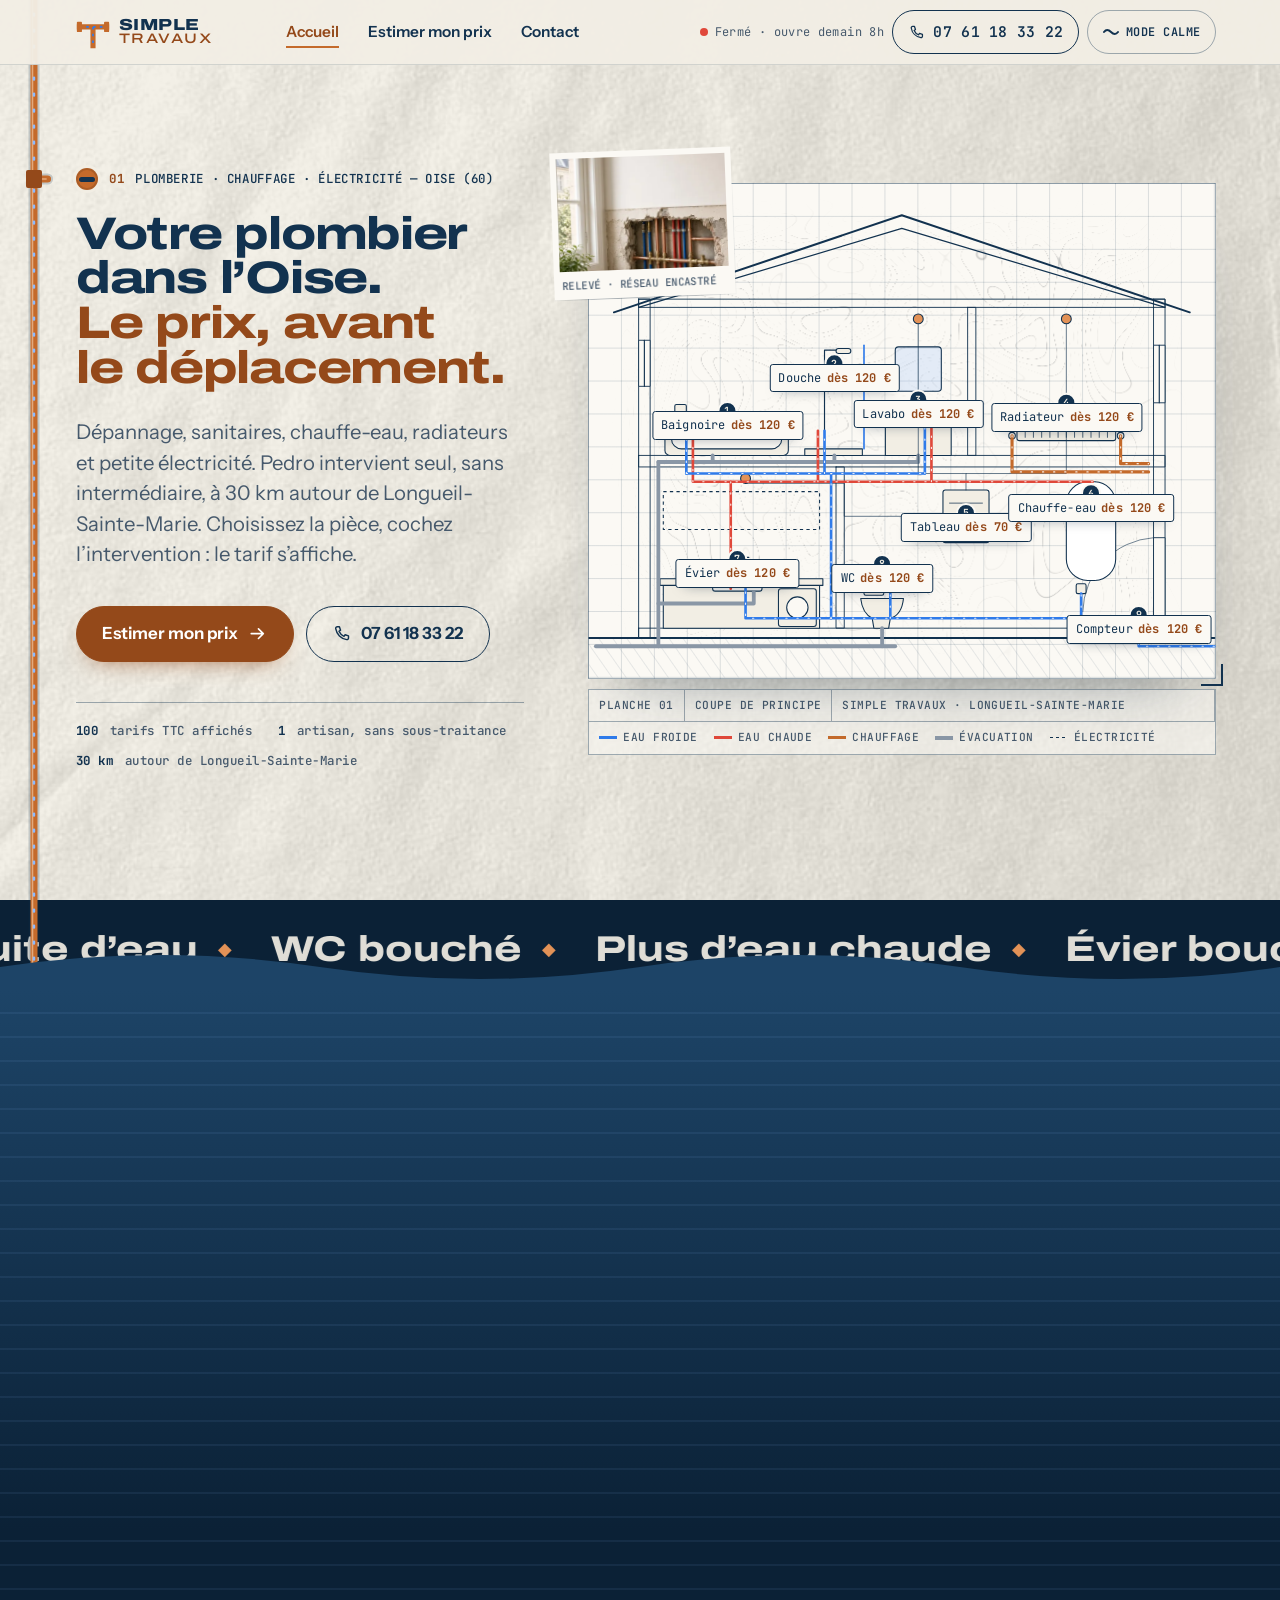
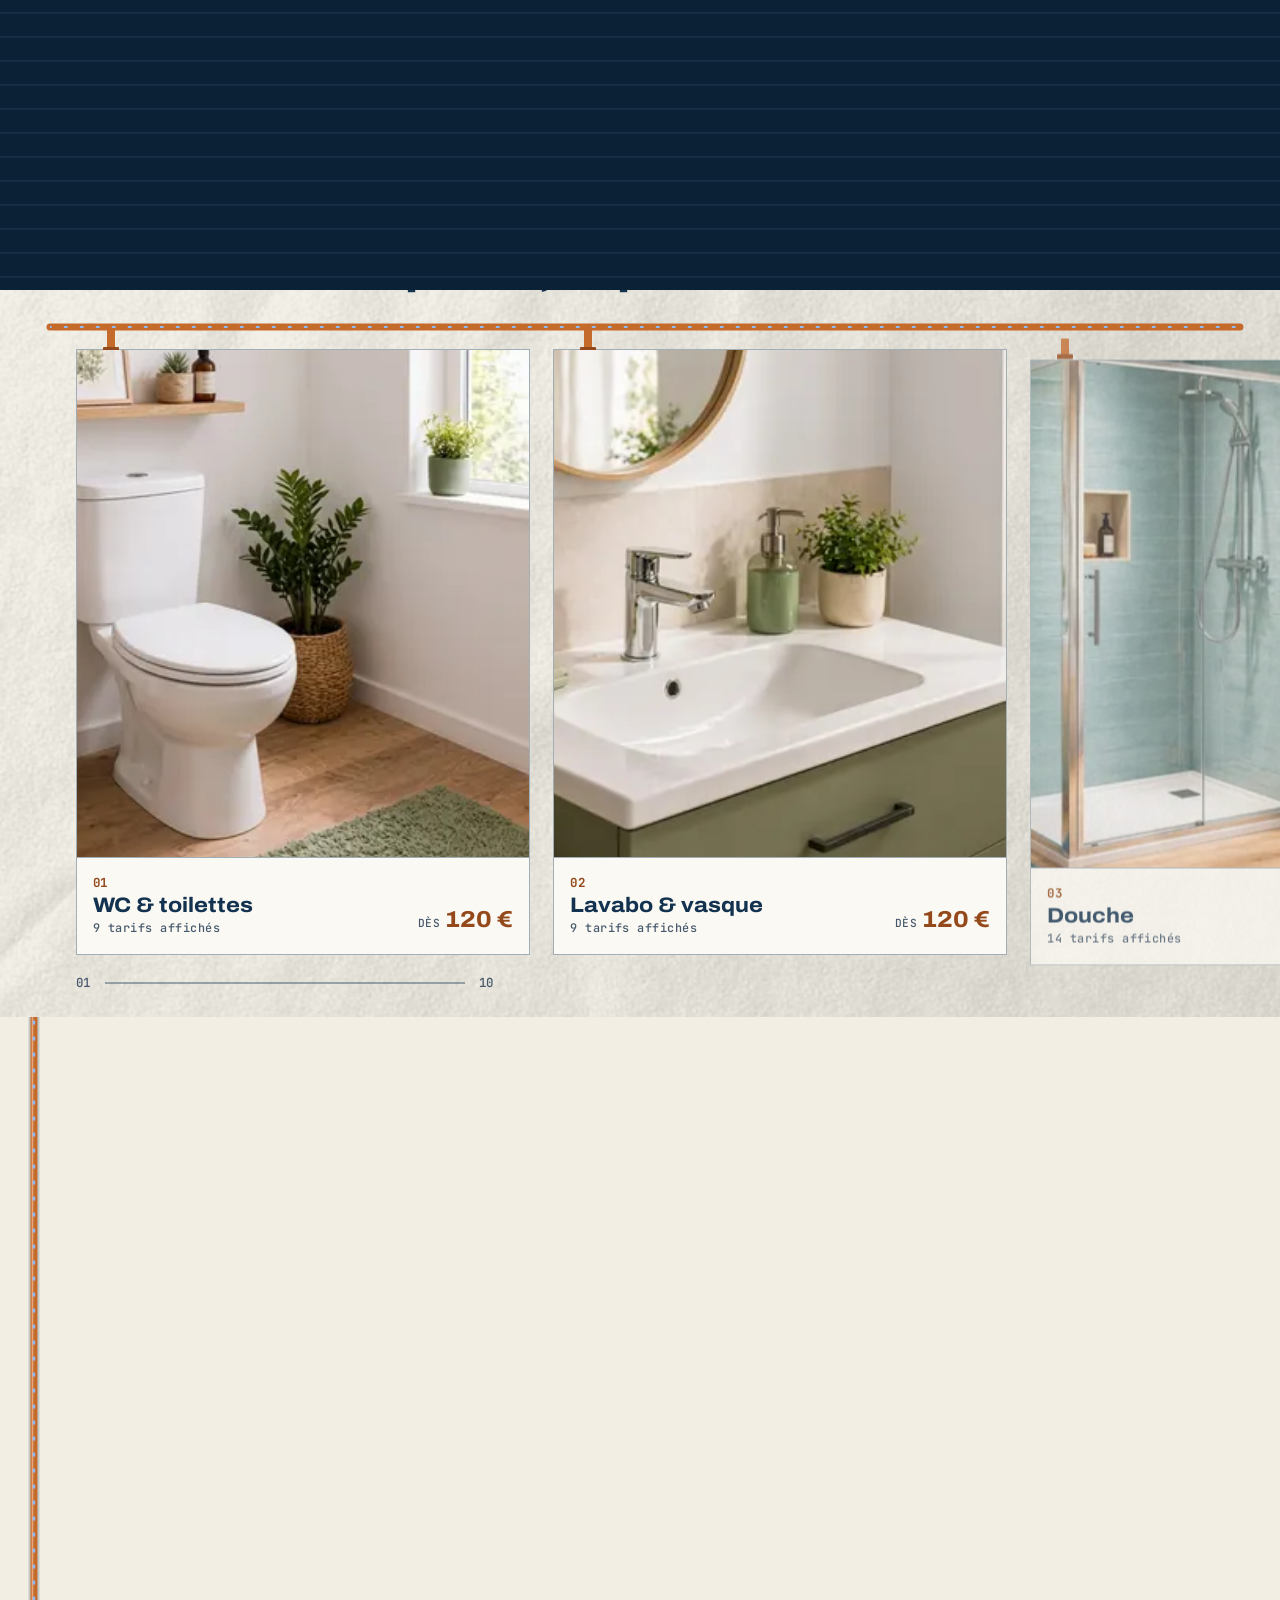
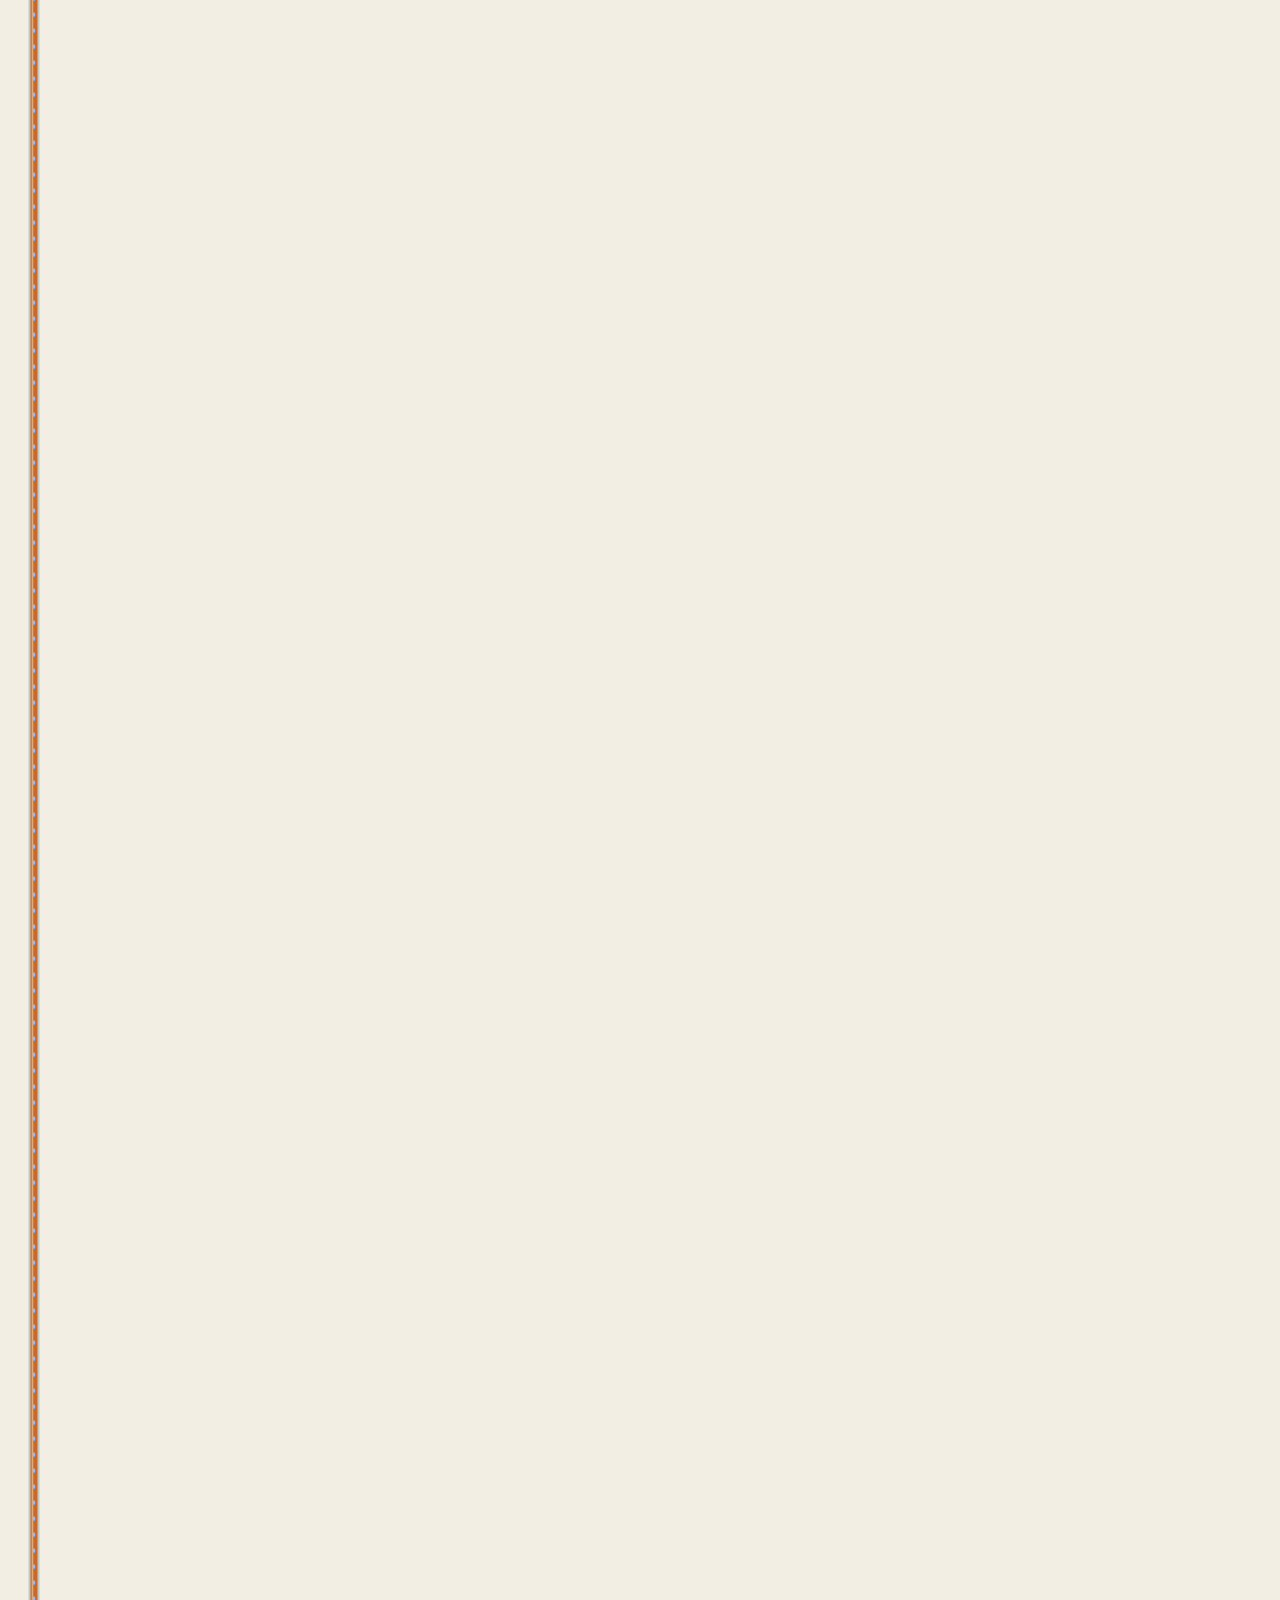
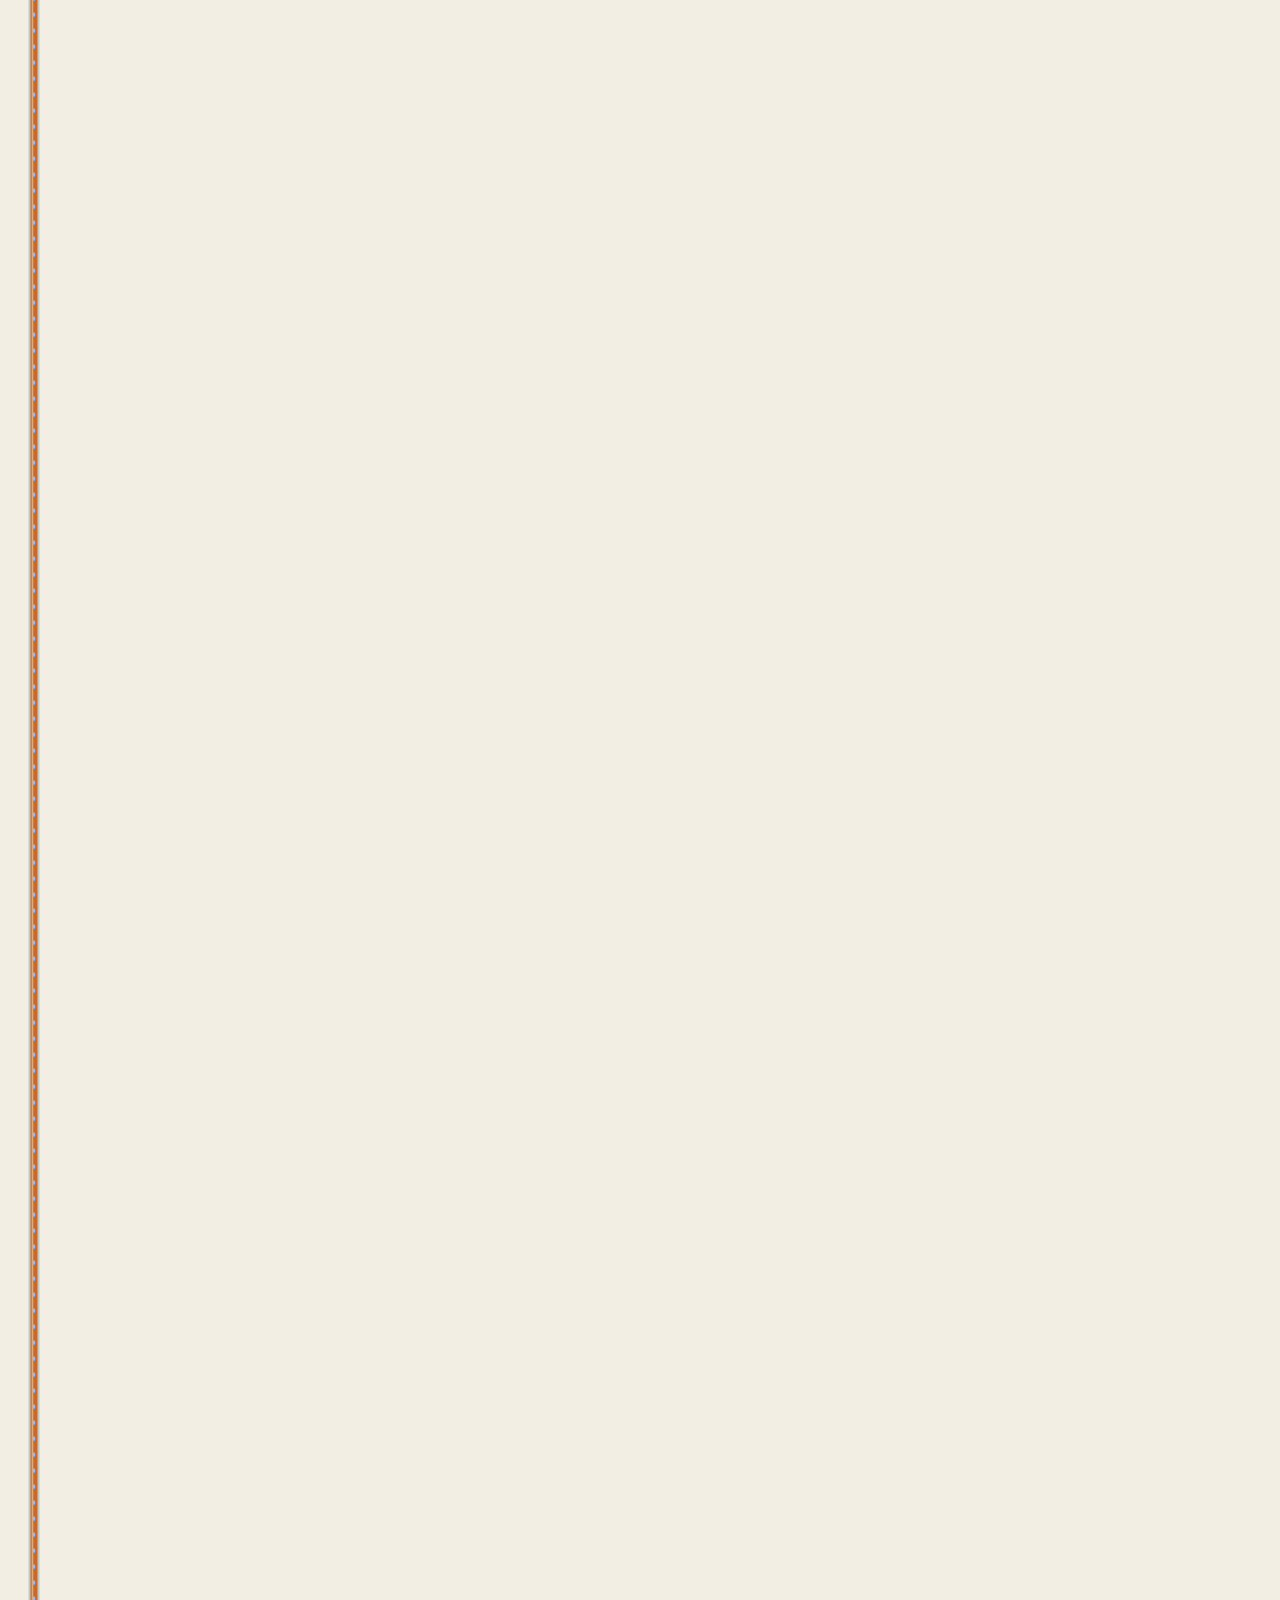
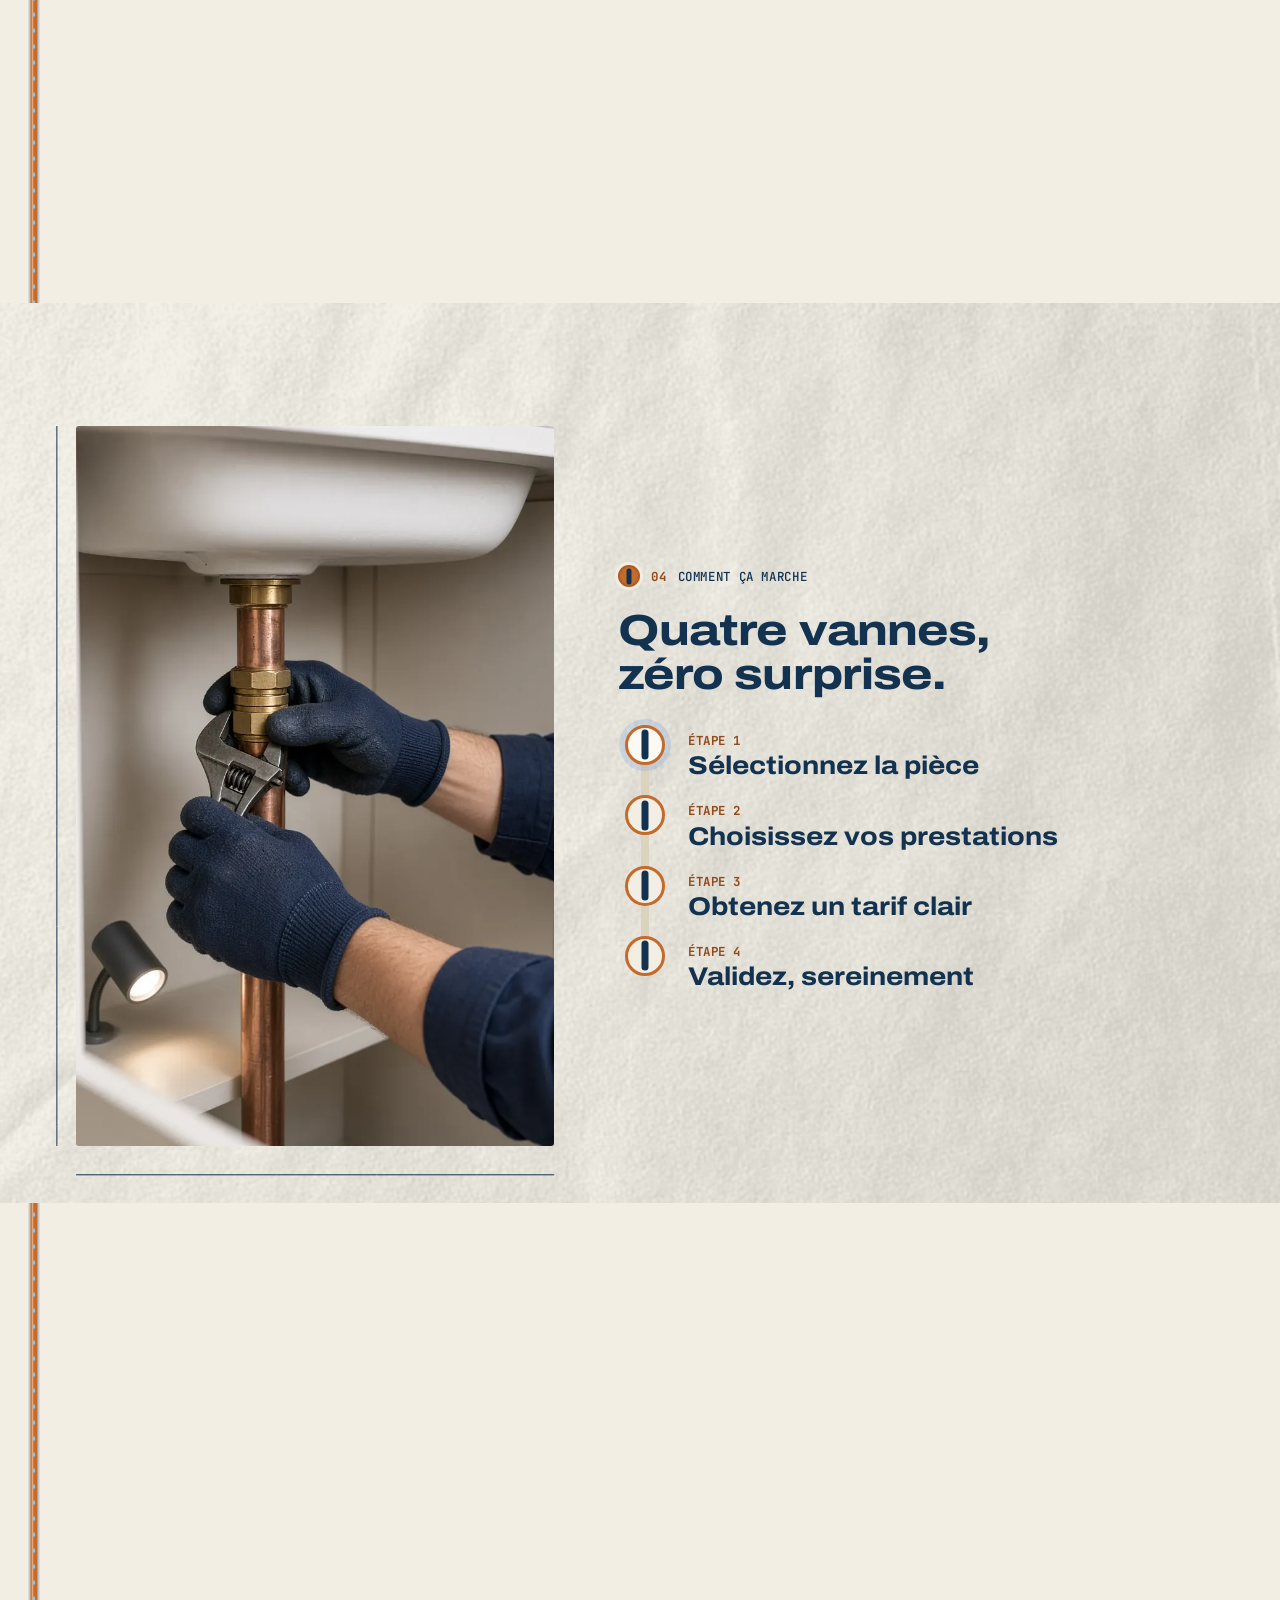
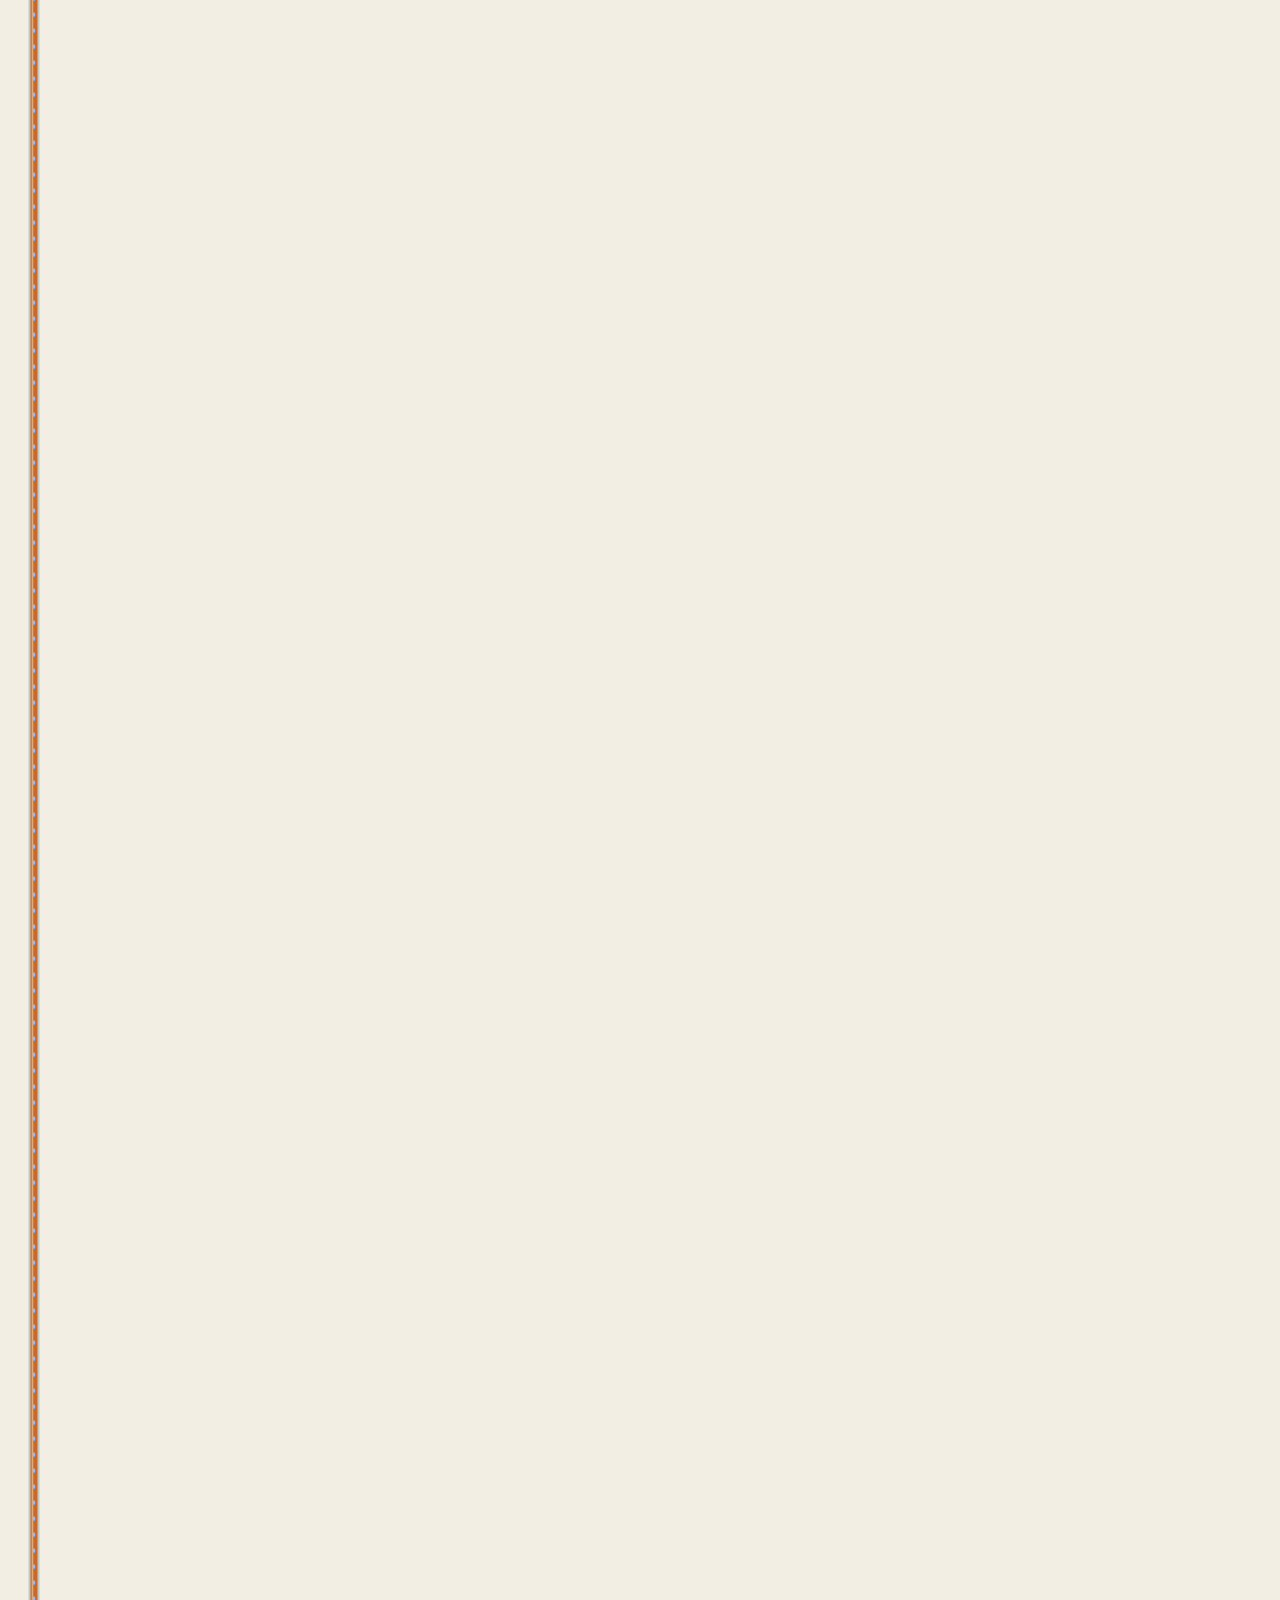
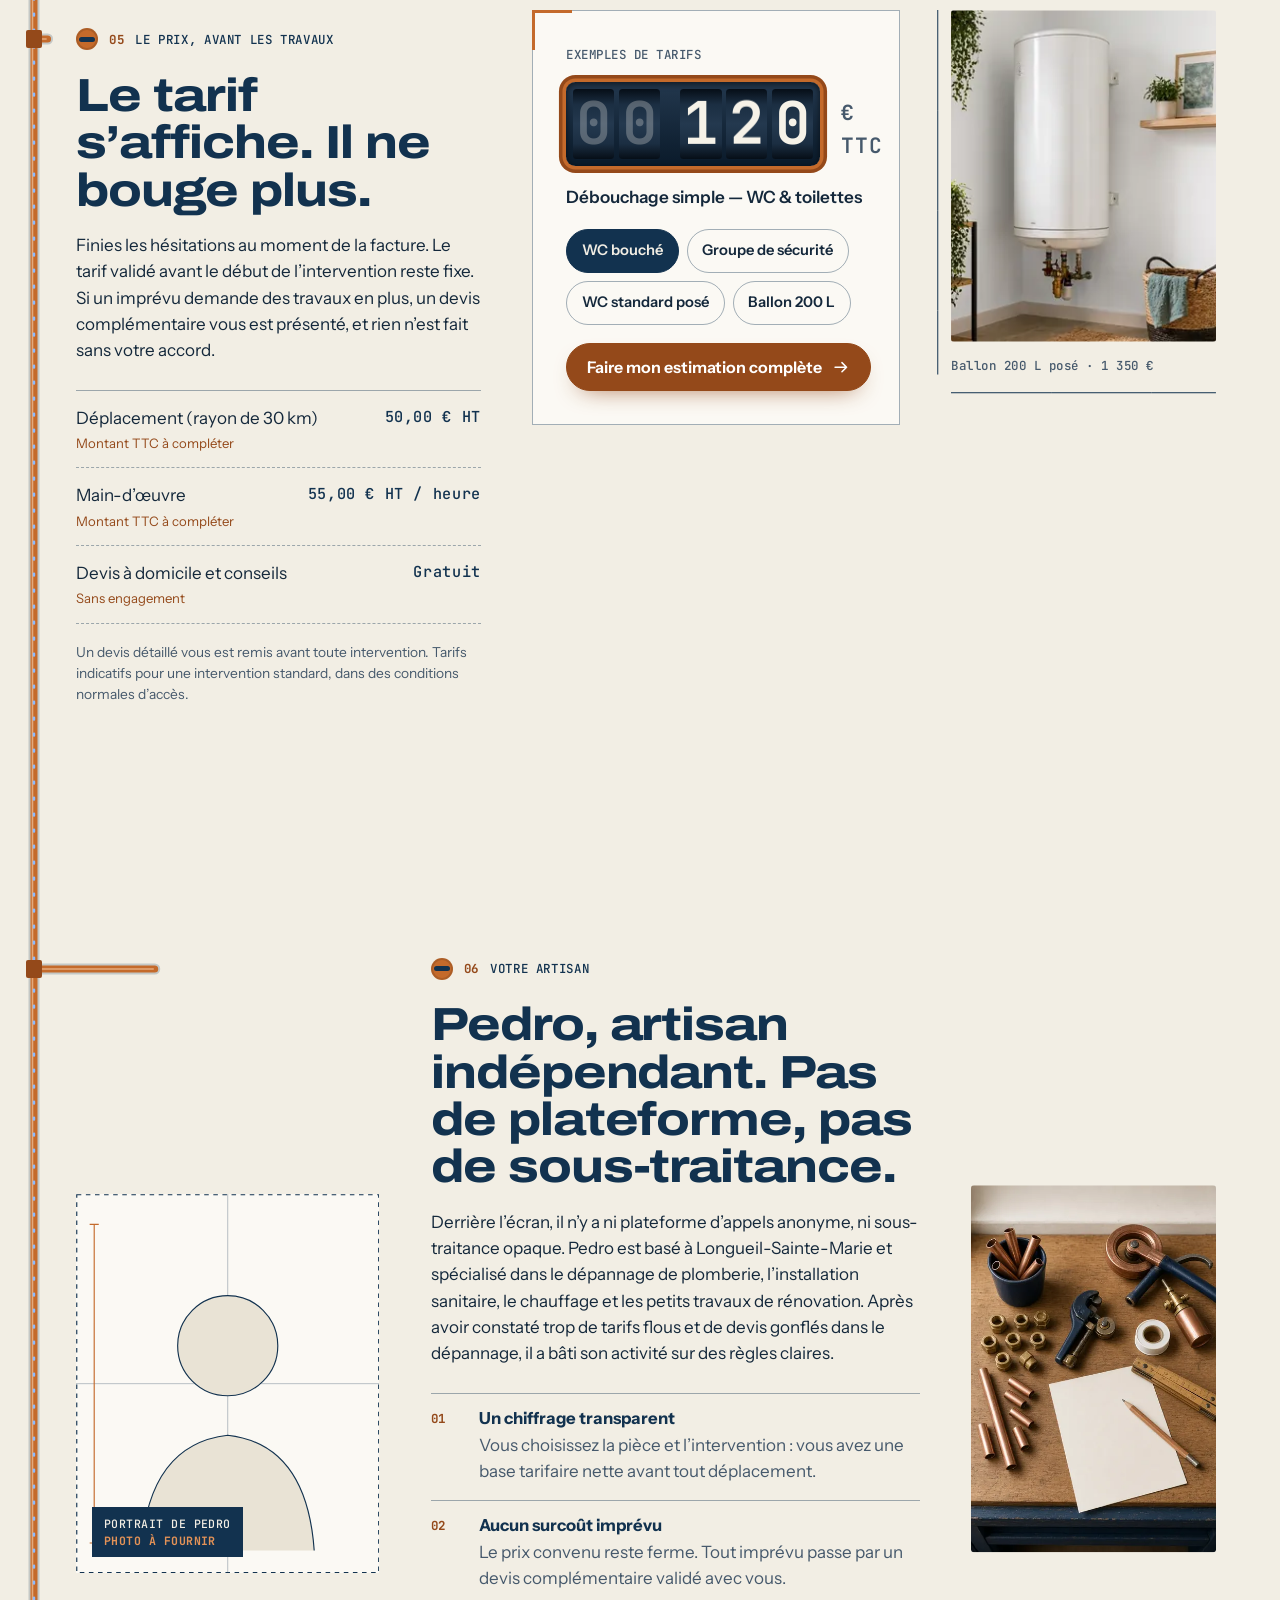
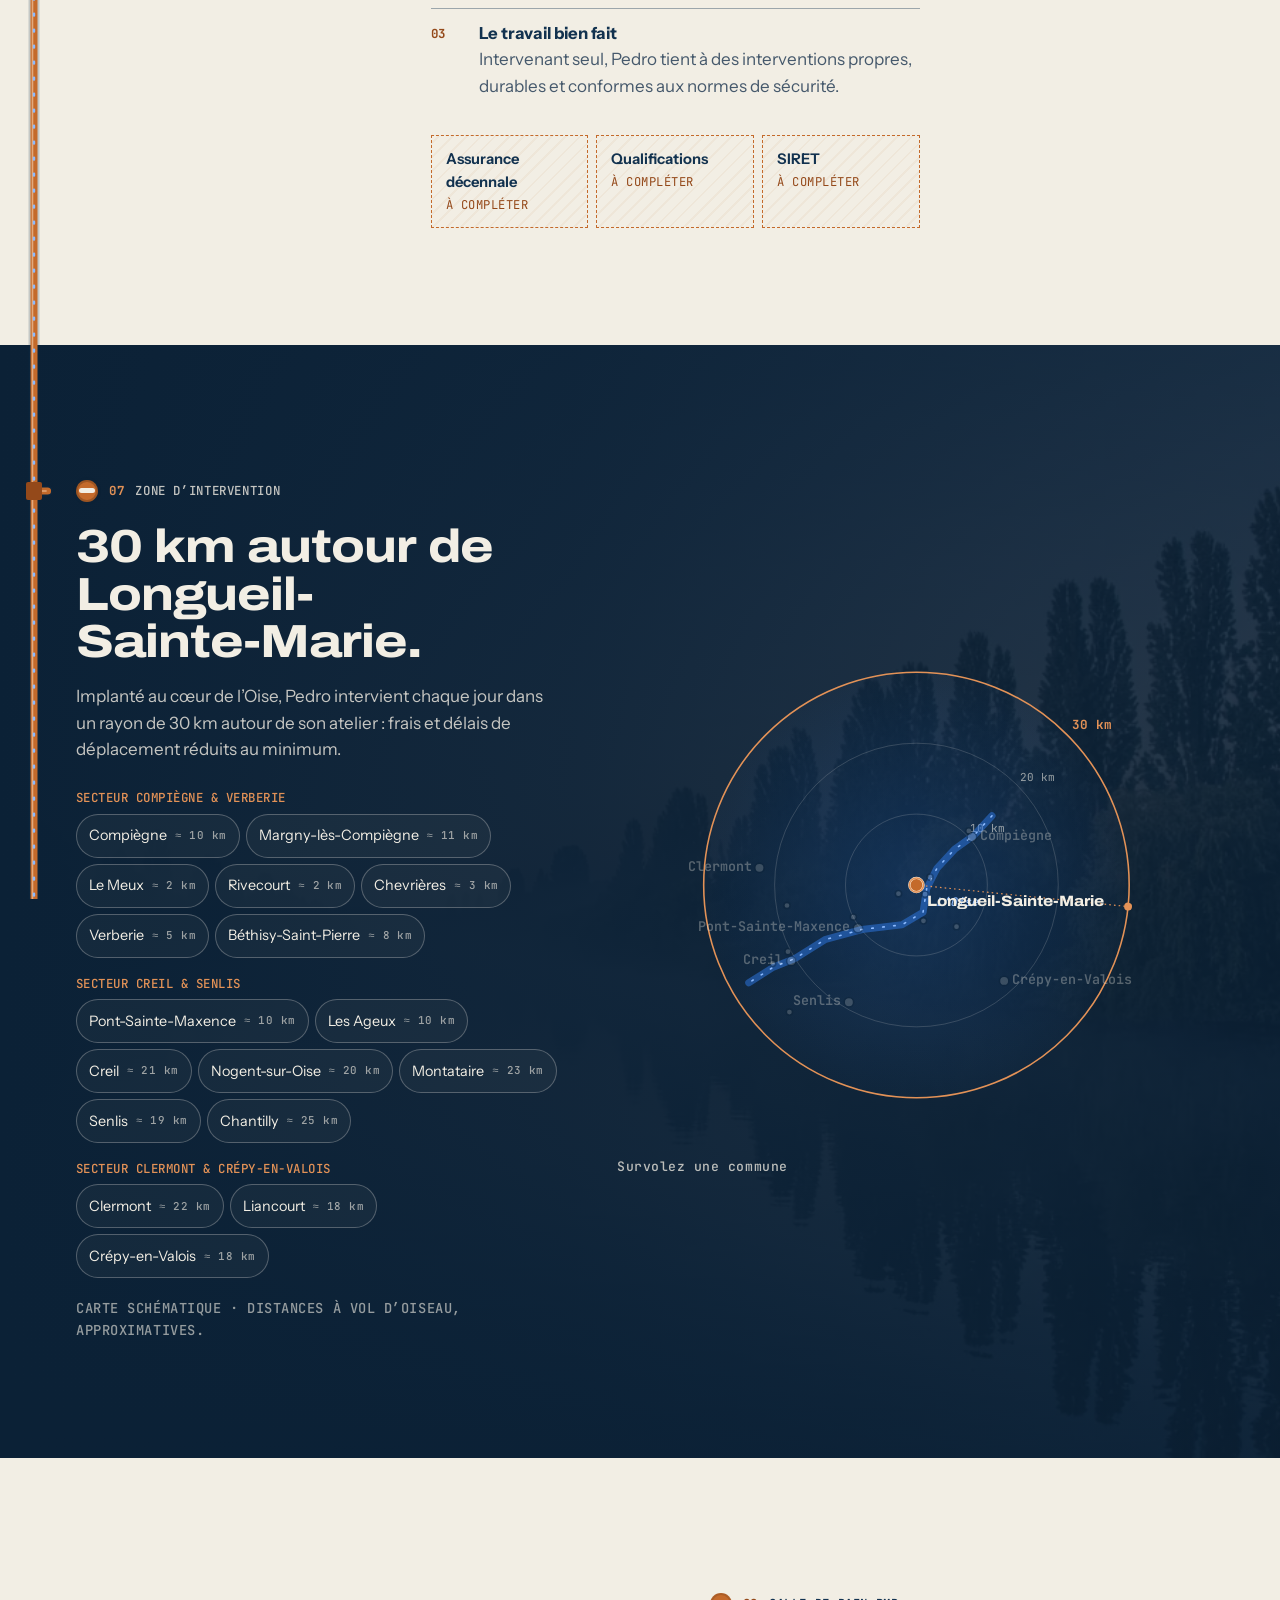
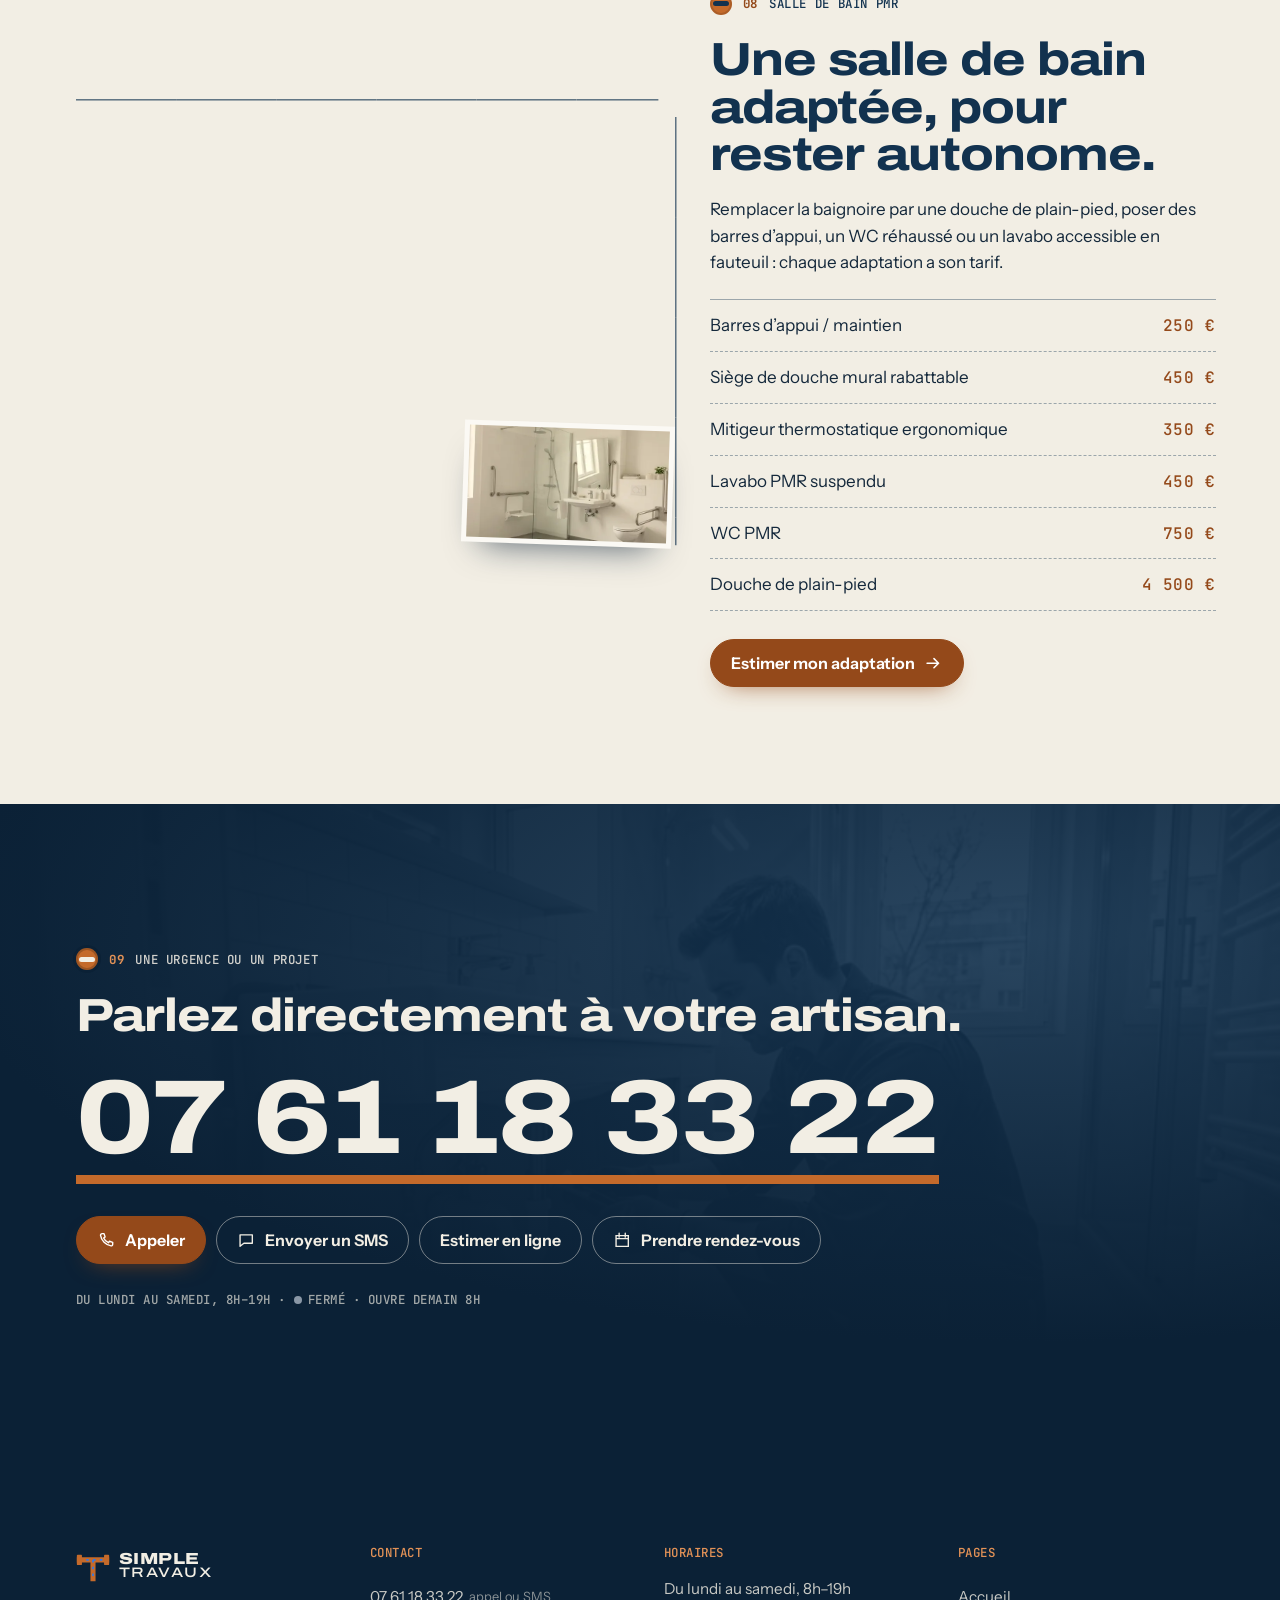
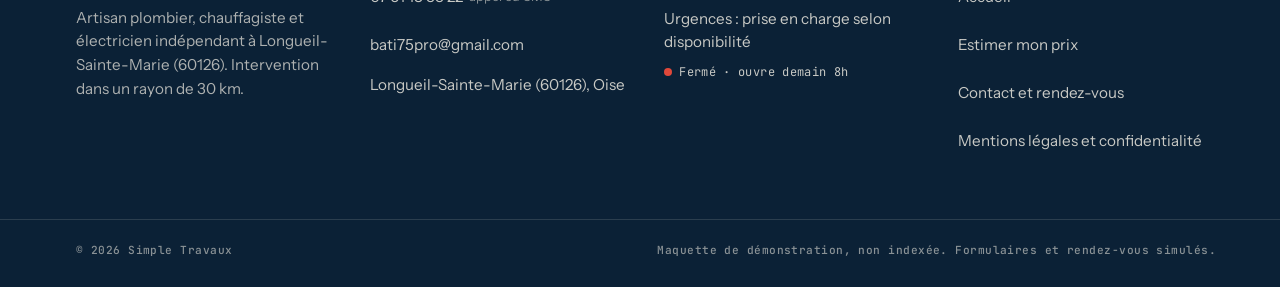
==== index.html @ bd1f9c79 "Maquette v1" ====
<!doctype html>
<html lang="fr" class="no-js">
<head>
<meta charset="utf-8">
<meta name="viewport" content="width=device-width, initial-scale=1, viewport-fit=cover">
<title>Simple Travaux : plombier dans l’Oise (60), le prix avant le déplacement</title>
<meta name="description" content="Pedro, artisan plombier, chauffagiste et électricien à Longueil-Sainte-Marie. Dépannage, sanitaires, chauffe-eau. Estimez votre prix en ligne : 100 tarifs TTC affichés.">
<meta name="robots" content="noindex, nofollow">
<meta name="theme-color" content="#F2EEE4">
<meta property="og:type" content="website">
<meta property="og:locale" content="fr_FR">
<meta property="og:site_name" content="Simple Travaux">
<meta property="og:title" content="Simple Travaux : plombier dans l’Oise (60), le prix avant le déplacement">
<meta property="og:description" content="Pedro, artisan plombier, chauffagiste et électricien à Longueil-Sainte-Marie. Dépannage, sanitaires, chauffe-eau. Estimez votre prix en ligne : 100 tarifs TTC affichés.">
<meta property="og:url" content="https://simple-travaux-maquette.vercel.app/">
<meta property="og:image" content="https://simple-travaux-maquette.vercel.app/og/og-accueil.jpg">
<meta property="og:image:width" content="1200">
<meta property="og:image:height" content="630">
<meta property="og:image:alt" content="Simple Travaux : plombier dans l’Oise (60), le prix avant le déplacement">
<meta name="twitter:card" content="summary_large_image">
<meta name="twitter:title" content="Simple Travaux : plombier dans l’Oise (60), le prix avant le déplacement">
<meta name="twitter:description" content="Pedro, artisan plombier, chauffagiste et électricien à Longueil-Sainte-Marie. Dépannage, sanitaires, chauffe-eau. Estimez votre prix en ligne : 100 tarifs TTC affichés.">
<meta name="twitter:image" content="https://simple-travaux-maquette.vercel.app/og/og-accueil.jpg">
<link rel="icon" href="favicon.svg" type="image/svg+xml">
<script>
(function(d){var h=d.documentElement;h.classList.remove('no-js');h.classList.add('js','charge');
var c=null;try{c=localStorage.getItem('st-calme')}catch(e){}
var r=window.matchMedia&&matchMedia('(prefers-reduced-motion: reduce)').matches;
if(c==='1'||(c===null&&r))h.classList.add('calme');
try{if(sessionStorage.getItem('st-calme-retour')&&'scrollRestoration' in history)history.scrollRestoration='manual';if(sessionStorage.getItem('st-vu'))h.classList.add('deja-vu');if(sessionStorage.getItem('st-transition')&&!h.classList.contains('calme'))h.classList.add('entree')}catch(e){}
setTimeout(function(){h.classList.remove('charge')},2500);})(document);
</script>
<link rel="preload" href="assets/fonts/archivo-latin.woff2" as="font" type="font/woff2" crossorigin>
<link rel="preload" href="assets/fonts/instrument-sans-latin.woff2" as="font" type="font/woff2" crossorigin>
<link rel="preload" href="assets/fonts/jetbrains-mono-latin.woff2" as="font" type="font/woff2" crossorigin>
<link rel="stylesheet" href="assets/css/style.css?v=1">
<link rel="modulepreload" href="assets/js/main.js?v=1">
</head>
<body data-page="accueil">
<div class="ouverture" data-ouverture aria-hidden="true">
  <div class="ouverture__feuille ouverture__feuille--haut"></div>
  <div class="ouverture__feuille ouverture__feuille--bas"></div>
  <div class="ouverture__centre">
    <svg class="ouverture__tuyau" viewBox="0 0 1000 120" preserveAspectRatio="none">
      <path class="ouverture__cuivre" d="M0 96 H180 Q200 96 200 76 V44 Q200 24 220 24 H780 Q800 24 800 44 V76 Q800 96 820 96 H1000"/>
      <path class="ouverture__eau" d="M0 96 H180 Q200 96 200 76 V44 Q200 24 220 24 H780 Q800 24 800 44 V76 Q800 96 820 96 H1000"/>
    </svg>
    <p class="ouverture__mot"><span class="ouverture__l1">SIMPLE</span><span class="ouverture__l2">TRAVAUX</span></p>
    <p class="ouverture__sous mono">Plomberie · Chauffage · Électricité — Oise (60)</p>
  </div>
</div>
<a class="evitement" href="#contenu">Aller au contenu</a>
<header class="entete" data-entete>
  <div class="entete__in">
    <a class="marque" href="index.html" aria-label="Simple Travaux, accueil">
  <svg class="marque__picto" viewBox="0 0 40 40" aria-hidden="true"><path d="M4 14h32M20 14v22" fill="none" stroke="currentColor" stroke-width="6" stroke-linecap="square"/><path d="M4 14h32M20 14v22" fill="none" stroke="var(--eau-froide)" stroke-width="2" stroke-dasharray="3 5" class="marque__eau"/><rect x="1" y="8" width="6" height="12" rx="1" fill="currentColor"/><rect x="33" y="8" width="6" height="12" rx="1" fill="currentColor"/></svg>
  <span class="marque__mot"><b>SIMPLE</b><span>TRAVAUX</span></span>
</a>
    <nav class="nav" aria-label="Navigation principale">
      <a class="nav__lien" href="index.html" aria-current="page"><span>Accueil</span></a>
      <a class="nav__lien" href="estimation.html"><span>Estimer mon prix</span></a>
      <a class="nav__lien" href="contact.html"><span>Contact</span></a>
    </nav>
    <div class="entete__actions">
      <span class="voyant" data-voyant><i></i><span data-voyant-texte>Lun–sam 8h–19h</span></span>
      <a class="btn btn--tel" href="tel:+33761183322" data-magnet><svg class="ico" viewBox="0 0 24 24" aria-hidden="true"><path d="M6.6 3.5h2.6l1.4 4.2-1.9 1.4a12 12 0 0 0 6.2 6.2l1.4-1.9 4.2 1.4v2.6a2 2 0 0 1-2.2 2A16.5 16.5 0 0 1 4.6 5.7a2 2 0 0 1 2-2.2Z" fill="none" stroke="currentColor" stroke-width="1.8" stroke-linejoin="round"/></svg><span>07 61 18 33 22</span></a>
      <button class="calme-btn" type="button" data-calme aria-pressed="false" title="Réduire les animations"><span class="calme-btn__ico" aria-hidden="true"></span><span class="calme-btn__long">Mode calme</span><span class="calme-btn__court">Calme</span></button>
      <button class="menu-btn" type="button" data-menu aria-expanded="false" aria-controls="menu"><span class="visuellement-cache">Menu</span><i></i><i></i></button>
    </div>
  </div>
</header>
<div class="menu" id="menu" data-menu-panneau hidden>
  <nav aria-label="Menu mobile">
    <a href="index.html" aria-current="page"><span class="mono">01</span>Accueil</a>
    <a href="estimation.html"><span class="mono">02</span>Estimer mon prix</a>
    <a href="contact.html"><span class="mono">03</span>Contact</a>
  </nav>
  <a class="menu__tel" href="tel:+33761183322"><svg class="ico" viewBox="0 0 24 24" aria-hidden="true"><path d="M6.6 3.5h2.6l1.4 4.2-1.9 1.4a12 12 0 0 0 6.2 6.2l1.4-1.9 4.2 1.4v2.6a2 2 0 0 1-2.2 2A16.5 16.5 0 0 1 4.6 5.7a2 2 0 0 1 2-2.2Z" fill="none" stroke="currentColor" stroke-width="1.8" stroke-linejoin="round"/></svg>07 61 18 33 22</a>
  <p class="mono menu__horaires">Du lundi au samedi, 8h–19h</p>
</div>
<main id="contenu">

<section class="hero" id="haut" data-section>
  <div class="wrap hero__grille">
    <div class="hero__texte">
      <p class="eyebrow" data-raccord><span class="vanne" aria-hidden="true"><i></i></span><span class="mono">01</span><span>Plomberie · chauffage · électricité — Oise (60)</span></p>
      <h1 class="titre-xl" data-split>Votre plombier dans l’Oise. <em>Le prix, avant le déplacement.</em></h1>
      <p class="lead" data-apparait>Dépannage, sanitaires, chauffe-eau, radiateurs et petite électricité. Pedro intervient seul, sans intermédiaire, à 30&nbsp;km autour de Longueil-Sainte-Marie. Choisissez la pièce, cochez l’intervention&nbsp;: le tarif s’affiche.</p>
      <div class="hero__cta" data-apparait>
        <a class="btn btn--cuivre btn--grand" href="estimation.html" data-magnet>Estimer mon prix <svg class="ico" viewBox="0 0 24 24" aria-hidden="true"><path d="M4 12h15m-6-6 6 6-6 6" fill="none" stroke="currentColor" stroke-width="2" stroke-linecap="round" stroke-linejoin="round"/></svg></a>
        <a class="btn btn--ligne btn--grand" href="tel:+33761183322" data-magnet><svg class="ico" viewBox="0 0 24 24" aria-hidden="true"><path d="M6.6 3.5h2.6l1.4 4.2-1.9 1.4a12 12 0 0 0 6.2 6.2l1.4-1.9 4.2 1.4v2.6a2 2 0 0 1-2.2 2A16.5 16.5 0 0 1 4.6 5.7a2 2 0 0 1 2-2.2Z" fill="none" stroke="currentColor" stroke-width="1.8" stroke-linejoin="round"/></svg><span>07 61 18 33 22</span></a>
      </div>
      <ul class="hero__faits mono" data-apparait>
        <li><b>100</b> tarifs TTC affichés</li>
        <li><b>1</b> artisan, sans sous-traitance</li>
        <li><b>30 km</b> autour de Longueil-Sainte-Marie</li>
      </ul>
    </div>
    <figure class="hero__planche" data-planche>
      <div class="planche">
        <canvas class="gl-flux" data-gl-flux aria-hidden="true"></canvas>
        <svg class="coupe" viewBox="0 0 760 600" role="img" aria-labelledby="coupe-titre" data-coupe-svg>
  <title id="coupe-titre">Coupe d’une maison : réseau d’eau froide, d’eau chaude, de chauffage et d’évacuation, avec les équipements sur lesquels Pedro intervient</title>
  <defs>
    <pattern id="hach" width="10" height="10" patternUnits="userSpaceOnUse" patternTransform="rotate(45)"><path d="M0 0V10" stroke="var(--encre)" stroke-width="1" opacity=".35"/></pattern>
    <pattern id="terre" width="14" height="14" patternUnits="userSpaceOnUse" patternTransform="rotate(-35)"><path d="M0 0V14" stroke="var(--encre)" stroke-width="1" opacity=".22"/></pattern>
  </defs>
  <g class="coupe__structure">
    <rect class="coupe__terre" x="0" y="552" width="760" height="48" fill="url(#terre)"/>
    <path class="trait trait--fort" d="M0 552 H760"/>
    <path class="trait trait--fort" d="M30 156 L380 38 L730 156"/>
    <path class="trait" d="M60 150 L380 54 L700 150"/>
    <rect class="trait mur" x="60" y="140" width="14" height="412" fill="url(#hach)"/>
    <rect class="trait mur" x="686" y="140" width="14" height="412" fill="url(#hach)"/>
    <rect class="trait mur" x="60" y="140" width="640" height="10" fill="url(#hach)"/>
    <rect class="trait mur" x="60" y="330" width="640" height="14" fill="url(#hach)"/>
    <rect class="trait mur" x="60" y="540" width="640" height="12" fill="url(#hach)"/>
    <rect class="trait mur" x="300" y="344" width="10" height="196" fill="url(#hach)"/>
    <rect class="trait mur" x="460" y="150" width="10" height="180" fill="url(#hach)"/>
    <rect class="fenetre" x="60" y="190" width="14" height="56"/><path class="trait" d="M67 190 V246"/>
    <rect class="fenetre" x="686" y="196" width="14" height="70"/><path class="trait" d="M693 196 V266"/>
    <rect class="fenetre" x="686" y="430" width="14" height="110"/><path class="trait trait--fin" d="M686 430 A 92 92 0 0 0 600 520"/>
  </g>
  <g class="coupe__equipements">
    <rect class="equip" x="92" y="284" width="150" height="46" rx="6"/><rect class="equip equip--int" x="100" y="291" width="134" height="31" rx="12"/><rect class="equip" x="104" y="268" width="14" height="16" rx="2"/>
    <rect class="equip" x="262" y="322" width="70" height="8"/><path class="trait verre" d="M334 196 V322"/><path class="trait" d="M286 300 V202 H306"/><rect class="equip" x="300" y="200" width="18" height="6" rx="3"/>
    <rect class="equip" x="360" y="286" width="80" height="44"/><rect class="equip" x="354" y="276" width="92" height="10" rx="3"/><rect class="equip equip--miroir" x="372" y="198" width="56" height="54" rx="4"/><path class="trait" d="M400 276 V264 H410"/>
    <rect class="equip" x="520" y="272" width="120" height="40" rx="3"/><g class="trait trait--fin"><path d="M530 276 V308"/><path d="M540 276 V308"/><path d="M550 276 V308"/><path d="M560 276 V308"/><path d="M570 276 V308"/><path d="M580 276 V308"/><path d="M590 276 V308"/><path d="M600 276 V308"/><path d="M610 276 V308"/><path d="M620 276 V308"/><path d="M630 276 V308"/></g><circle class="equip" cx="514" cy="306" r="4"/><circle class="equip" cx="646" cy="306" r="4"/>
    <circle class="equip equip--lampe" cx="400" cy="164" r="6"/><circle class="equip equip--lampe" cx="580" cy="164" r="6"/><circle class="equip equip--lampe" cx="190" cy="358" r="6"/>
    <rect class="equip" x="90" y="488" width="190" height="52"/><rect class="equip" x="86" y="480" width="198" height="8"/><rect class="equip equip--int" x="150" y="481" width="60" height="14" rx="3"/><path class="trait" d="M180 480 V462 Q180 454 188 454 H194"/>
    <rect class="equip equip--pointille" x="90" y="374" width="190" height="46"/>
    <rect class="equip" x="230" y="492" width="46" height="46" rx="3"/><circle class="equip equip--int" cx="253" cy="515" r="13"/>
    <rect class="equip" x="334" y="468" width="24" height="32" rx="2"/><path class="equip" d="M330 504 H382 Q380 524 366 528 L364 540 H346 L344 528 Q332 522 330 504 Z"/>
    <rect class="equip" x="430" y="372" width="56" height="64" rx="3"/><path class="trait trait--fin" d="M438 388 H478 M438 404 H478 M438 420 H478"/>
    <rect class="equip equip--ballon" x="580" y="362" width="60" height="120" rx="26"/><path class="trait trait--fin" d="M590 400 H630"/><rect class="equip" x="592" y="486" width="12" height="12" rx="2"/>
    <circle class="equip" cx="668" cy="528" r="9"/><path class="trait trait--fin" d="M662 528 H674 M668 522 V534"/>
  </g>
  <g class="coupe__reseaux">
    <g class="reseau-evac">
      <path d="M400 330 V338 H84"/><path d="M150 330 V338"/><path d="M298 330 V338"/>
      <path d="M84 338 V562"/><path d="M372 562 H8"/><path d="M356 540 V562"/><path d="M200 496 V510 H84"/>
    </g>
    <g class="reseau-elec">
      <path d="M458 372 V352 H580 V170"/><path d="M458 352 H400 V170"/><path d="M430 404 H310 V364 H190"/>
    </g>
    <g class="reseau-cuivre">
      <path d="M514 306 V350 H680"/><path d="M646 306 V340 H680"/>
    </g>
    <g class="reseau-chaud">
      <path d="M612 362 V362 H126 V280"/><path d="M278 362 V300"/><path d="M416 362 V280"/><path d="M172 362 V492"/>
    </g>
    <g class="reseau-froid">
      <path d="M760 562 H668 V537"/><path d="M659 528 H190 V492"/><path d="M598 528 V498"/><path d="M366 528 V488 H358"/>
      <path d="M294 528 V352"/><path d="M118 352 H408"/><path d="M118 352 V280"/><path d="M286 352 V300"/><path d="M408 352 V280"/>
    </g>
  </g>
  <g class="coupe__points">
    <a class="coupe__point" href="estimation.html?piece=baignoire" data-point="baignoire" aria-label="Baignoire : dès 120 €, estimer">
      <circle class="coupe__onde" cx="168" cy="276" r="10"/>
      <circle class="coupe__pastille" cx="168" cy="276" r="11"/>
      <text class="coupe__num" x="168" y="280" text-anchor="middle">1</text>
    </a>
    <a class="coupe__point" href="estimation.html?piece=douche" data-point="douche" aria-label="Douche : dès 120 €, estimer">
      <circle class="coupe__onde" cx="298" cy="218" r="10"/>
      <circle class="coupe__pastille" cx="298" cy="218" r="11"/>
      <text class="coupe__num" x="298" y="222" text-anchor="middle">2</text>
    </a>
    <a class="coupe__point" href="estimation.html?piece=lavabo" data-point="lavabo" aria-label="Lavabo : dès 120 €, estimer">
      <circle class="coupe__onde" cx="400" cy="262" r="10"/>
      <circle class="coupe__pastille" cx="400" cy="262" r="11"/>
      <text class="coupe__num" x="400" y="266" text-anchor="middle">3</text>
    </a>
    <a class="coupe__point" href="estimation.html?piece=radiateurs" data-point="radiateurs" aria-label="Radiateur : dès 120 €, estimer">
      <circle class="coupe__onde" cx="580" cy="266" r="10"/>
      <circle class="coupe__pastille" cx="580" cy="266" r="11"/>
      <text class="coupe__num" x="580" y="270" text-anchor="middle">4</text>
    </a>
    <a class="coupe__point" href="estimation.html?piece=electricite" data-point="electricite" aria-label="Tableau : dès 70 €, estimer">
      <circle class="coupe__onde" cx="458" cy="400" r="10"/>
      <circle class="coupe__pastille" cx="458" cy="400" r="11"/>
      <text class="coupe__num" x="458" y="404" text-anchor="middle">5</text>
    </a>
    <a class="coupe__point" href="estimation.html?piece=chauffe-eau" data-point="chauffe-eau" aria-label="Chauffe-eau : dès 120 €, estimer">
      <circle class="coupe__onde" cx="610" cy="376" r="10"/>
      <circle class="coupe__pastille" cx="610" cy="376" r="11"/>
      <text class="coupe__num" x="610" y="380" text-anchor="middle">6</text>
    </a>
    <a class="coupe__point" href="estimation.html?piece=cuisine" data-point="cuisine" aria-label="Évier : dès 120 €, estimer">
      <circle class="coupe__onde" cx="180" cy="456" r="10"/>
      <circle class="coupe__pastille" cx="180" cy="456" r="11"/>
      <text class="coupe__num" x="180" y="460" text-anchor="middle">7</text>
    </a>
    <a class="coupe__point" href="estimation.html?piece=wc" data-point="wc" aria-label="WC : dès 120 €, estimer">
      <circle class="coupe__onde" cx="356" cy="462" r="10"/>
      <circle class="coupe__pastille" cx="356" cy="462" r="11"/>
      <text class="coupe__num" x="356" y="466" text-anchor="middle">8</text>
    </a>
    <a class="coupe__point" href="estimation.html?piece=depannage" data-point="depannage" aria-label="Compteur : dès 120 €, estimer">
      <circle class="coupe__onde" cx="668" cy="524" r="10"/>
      <circle class="coupe__pastille" cx="668" cy="524" r="11"/>
      <text class="coupe__num" x="668" y="528" text-anchor="middle">9</text>
    </a>
  </g>
</svg>
        <div class="coupe__etiquettes" aria-hidden="true">
      <a class="coupe__etiquette dir-n" href="estimation.html?piece=baignoire" data-etiquette="baignoire" style="--x:22.11%;--y:46.00%" tabindex="-1" aria-hidden="true">Baignoire <b>dès 120 €</b></a>
      <a class="coupe__etiquette dir-n" href="estimation.html?piece=douche" data-etiquette="douche" style="--x:39.21%;--y:36.33%" tabindex="-1" aria-hidden="true">Douche <b>dès 120 €</b></a>
      <a class="coupe__etiquette dir-n" href="estimation.html?piece=lavabo" data-etiquette="lavabo" style="--x:52.63%;--y:43.67%" tabindex="-1" aria-hidden="true">Lavabo <b>dès 120 €</b></a>
      <a class="coupe__etiquette dir-n" href="estimation.html?piece=radiateurs" data-etiquette="radiateurs" style="--x:76.32%;--y:44.33%" tabindex="-1" aria-hidden="true">Radiateur <b>dès 120 €</b></a>
      <a class="coupe__etiquette dir-w" href="estimation.html?piece=electricite" data-etiquette="electricite" style="--x:60.26%;--y:66.67%" tabindex="-1" aria-hidden="true">Tableau <b>dès 70 €</b></a>
      <a class="coupe__etiquette dir-n" href="estimation.html?piece=chauffe-eau" data-etiquette="chauffe-eau" style="--x:80.26%;--y:62.67%" tabindex="-1" aria-hidden="true">Chauffe-eau <b>dès 120 €</b></a>
      <a class="coupe__etiquette dir-n" href="estimation.html?piece=cuisine" data-etiquette="cuisine" style="--x:23.68%;--y:76.00%" tabindex="-1" aria-hidden="true">Évier <b>dès 120 €</b></a>
      <a class="coupe__etiquette dir-n" href="estimation.html?piece=wc" data-etiquette="wc" style="--x:46.84%;--y:77.00%" tabindex="-1" aria-hidden="true">WC <b>dès 120 €</b></a>
      <a class="coupe__etiquette dir-s" href="estimation.html?piece=depannage" data-etiquette="depannage" style="--x:87.89%;--y:87.33%" tabindex="-1" aria-hidden="true">Compteur <b>dès 120 €</b></a>
        </div>
        <div class="planche__photo" data-cotes>
          <picture>
            <source media="(max-width: 700px)" srcset="assets/img/hero-reseau-mobile-480.webp 480w, assets/img/hero-reseau-mobile-784.webp 784w" sizes="40vw">
            <img class="" src="assets/img/hero-reseau-800.webp" srcset="assets/img/hero-reseau-480.webp 480w, assets/img/hero-reseau-800.webp 800w, assets/img/hero-reseau-1168.webp 1168w" sizes="(max-width: 700px) 40vw, 22vw" width="800" height="537" alt="Mur de salle de bain ouvert sur des canalisations en cuivre et des alimentations bleues et rouges bien alignées" fetchpriority="high" decoding="async" >
          </picture>
          <span class="planche__photo-legende mono">Relevé · réseau encastré</span>
        </div>
      </div>
      <figcaption class="cartouche mono">
        <span>Planche 01</span><span>Coupe de principe</span><span>Simple Travaux · Longueil-Sainte-Marie</span>
        <span class="cartouche__legende"><span><i class="l-froid"></i>Eau froide</span><span><i class="l-chaud"></i>Eau chaude</span><span><i class="l-cuivre"></i>Chauffage</span><span><i class="l-evac"></i>Évacuation</span><span><i class="l-elec"></i>Électricité</span></span>
      </figcaption>
      <ol class="coupe__legende">
      <li><a href="estimation.html?piece=baignoire"><span class="mono">1</span>Baignoire<b>dès 120 €</b></a></li>
      <li><a href="estimation.html?piece=douche"><span class="mono">2</span>Douche<b>dès 120 €</b></a></li>
      <li><a href="estimation.html?piece=lavabo"><span class="mono">3</span>Lavabo<b>dès 120 €</b></a></li>
      <li><a href="estimation.html?piece=radiateurs"><span class="mono">4</span>Radiateur<b>dès 120 €</b></a></li>
      <li><a href="estimation.html?piece=electricite"><span class="mono">5</span>Tableau<b>dès 70 €</b></a></li>
      <li><a href="estimation.html?piece=chauffe-eau"><span class="mono">6</span>Chauffe-eau<b>dès 120 €</b></a></li>
      <li><a href="estimation.html?piece=cuisine"><span class="mono">7</span>Évier<b>dès 120 €</b></a></li>
      <li><a href="estimation.html?piece=wc"><span class="mono">8</span>WC<b>dès 120 €</b></a></li>
      <li><a href="estimation.html?piece=depannage"><span class="mono">9</span>Compteur<b>dès 120 €</b></a></li>
    </ol>
    </figure>
  </div>
</section>

<section class="urgence sombre" id="urgence" data-section>
  <div class="defile" aria-hidden="true"><div class="defile__piste" data-defile><span>Fuite d’eau</span><span>WC bouché</span><span>Plus d’eau chaude</span><span>Évier bouché</span><span>Groupe de sécurité qui fuit</span><span>Radiateur qui chauffe mal</span><span>Recherche de panne électrique</span><span>Fuite d’eau</span><span>WC bouché</span><span>Plus d’eau chaude</span><span>Évier bouché</span><span>Groupe de sécurité qui fuit</span><span>Radiateur qui chauffe mal</span><span>Recherche de panne électrique</span></div></div>
  <div class="wrap urgence__grille">
    <div class="urgence__texte">
      <p class="eyebrow eyebrow--clair" data-raccord><span class="vanne" aria-hidden="true"><i></i></span><span class="mono">02</span><span>Urgence</span></p>
      <h2 class="titre-l" data-split>Une fuite, un WC bouché, plus d’eau chaude&nbsp;?</h2>
      <p data-apparait>Appelez directement Pedro, sans standard ni plateforme. Prise en charge rapide selon disponibilité, du lundi au samedi de 8h à 19h, autour de Longueil-Sainte-Marie.</p>
      <div class="urgence__actions" data-apparait>
        <a class="btn btn--cuivre btn--xl" href="tel:+33761183322" data-magnet data-goutte><svg class="ico" viewBox="0 0 24 24" aria-hidden="true"><path d="M6.6 3.5h2.6l1.4 4.2-1.9 1.4a12 12 0 0 0 6.2 6.2l1.4-1.9 4.2 1.4v2.6a2 2 0 0 1-2.2 2A16.5 16.5 0 0 1 4.6 5.7a2 2 0 0 1 2-2.2Z" fill="none" stroke="currentColor" stroke-width="1.8" stroke-linejoin="round"/></svg><span>07 61 18 33 22</span></a>
        <span class="voyant voyant--clair voyant--grand" data-voyant><i></i><span data-voyant-texte>Lun–sam 8h–19h</span></span>
      </div>
      <p class="urgence__note mono" data-apparait>Appel ou SMS · Dépannage fuite apparente dès 120 €</p>
    </div>
    <figure class="urgence__visuel" data-gouttes>
      <div class="urgence__photo" data-parallaxe><img class="" src="assets/img/fuite-macro-800.webp" srcset="assets/img/fuite-macro-480.webp 480w, assets/img/fuite-macro-800.webp 800w, assets/img/fuite-macro-1168.webp 1168w" sizes="(max-width: 900px) 100vw, 50vw" width="800" height="537" alt="Goutte d’eau qui se forme sur un raccord en cuivre" loading="lazy" decoding="async" ></div>
      <canvas class="urgence__gouttes" data-gouttes-canvas aria-hidden="true"></canvas>
      <div class="urgence__vignette"><img class="" src="assets/img/depannage-fuite-seau-800.webp" srcset="assets/img/depannage-fuite-seau-480.webp 480w, assets/img/depannage-fuite-seau-800.webp 800w, assets/img/depannage-fuite-seau-1217.webp 1217w" sizes="200px" width="800" height="559" alt="Seau sous une canalisation qui fuit" loading="lazy" decoding="async" ><span class="mono">Fuite apparente<br><b>dès 120 €</b></span></div>
    </figure>
  </div>
</section>

<section class="horizontal" id="pieces" data-section data-horizontal>
  <div class="wrap horizontal__tete">
    <p class="eyebrow" data-raccord><span class="vanne" aria-hidden="true"><i></i></span><span class="mono">03</span><span>Les pièces</span></p>
    <div class="horizontal__titres">
      <h2 class="titre-l titre-borne" data-split>Choisissez la pièce, le prix suit.</h2>
      <p class="horizontal__aide mono"><span>10 pièces</span> <span class="horizontal__fleche">Faites défiler <svg class="ico" viewBox="0 0 24 24" aria-hidden="true"><path d="M4 12h15m-6-6 6 6-6 6" fill="none" stroke="currentColor" stroke-width="2" stroke-linecap="round" stroke-linejoin="round"/></svg></span></p>
    </div>
  </div>
  <div class="horizontal__fenetre" data-fenetre>
    <div class="horizontal__piste" data-piste>
      <svg class="piste__tuyau" data-piste-tuyau aria-hidden="true"><path class="piste__cuivre"/><path class="piste__eau"/></svg>
      <a class="carte-piece" href="estimation.html?piece=wc" data-ripple data-curseur-texte="Estimer">
        <span class="carte-piece__raccord" aria-hidden="true"></span>
        <span class="carte-piece__img"><img class="carte-piece__photo" src="assets/img/wc-classique-800.webp" srcset="assets/img/wc-classique-480.webp 480w, assets/img/wc-classique-800.webp 800w, assets/img/wc-classique-1217.webp 1217w" sizes="(max-width: 700px) 70vw, 30vw" width="800" height="558" alt="" loading="lazy" decoding="async" ></span>
        <span class="carte-piece__bas">
          <span class="carte-piece__num mono">01</span>
          <span class="carte-piece__nom">WC &amp; toilettes</span>
          <span class="carte-piece__info mono">9 tarifs affichés</span>
          <span class="carte-piece__prix"><span class="mono">dès</span> 120 €</span>
        </span>
      </a>
      <a class="carte-piece" href="estimation.html?piece=lavabo" data-ripple data-curseur-texte="Estimer">
        <span class="carte-piece__raccord" aria-hidden="true"></span>
        <span class="carte-piece__img"><img class="carte-piece__photo" src="assets/img/lavabo-meuble-800.webp" srcset="assets/img/lavabo-meuble-480.webp 480w, assets/img/lavabo-meuble-800.webp 800w, assets/img/lavabo-meuble-1215.webp 1215w" sizes="(max-width: 700px) 70vw, 30vw" width="800" height="562" alt="" loading="lazy" decoding="async" ></span>
        <span class="carte-piece__bas">
          <span class="carte-piece__num mono">02</span>
          <span class="carte-piece__nom">Lavabo &amp; vasque</span>
          <span class="carte-piece__info mono">9 tarifs affichés</span>
          <span class="carte-piece__prix"><span class="mono">dès</span> 120 €</span>
        </span>
      </a>
      <a class="carte-piece" href="estimation.html?piece=douche" data-ripple data-curseur-texte="Estimer">
        <span class="carte-piece__raccord" aria-hidden="true"></span>
        <span class="carte-piece__img"><img class="carte-piece__photo" src="assets/img/douche-cabine-800.webp" srcset="assets/img/douche-cabine-480.webp 480w, assets/img/douche-cabine-800.webp 800w, assets/img/douche-cabine-1211.webp 1211w" sizes="(max-width: 700px) 70vw, 30vw" width="800" height="562" alt="" loading="lazy" decoding="async" ></span>
        <span class="carte-piece__bas">
          <span class="carte-piece__num mono">03</span>
          <span class="carte-piece__nom">Douche</span>
          <span class="carte-piece__info mono">14 tarifs affichés</span>
          <span class="carte-piece__prix"><span class="mono">dès</span> 120 €</span>
        </span>
      </a>
      <a class="carte-piece" href="estimation.html?piece=baignoire" data-ripple data-curseur-texte="Estimer">
        <span class="carte-piece__raccord" aria-hidden="true"></span>
        <span class="carte-piece__img"><img class="carte-piece__photo" src="assets/img/baignoire-800.webp" srcset="assets/img/baignoire-480.webp 480w, assets/img/baignoire-800.webp 800w, assets/img/baignoire-1213.webp 1213w" sizes="(max-width: 700px) 70vw, 30vw" width="800" height="563" alt="" loading="lazy" decoding="async" ></span>
        <span class="carte-piece__bas">
          <span class="carte-piece__num mono">04</span>
          <span class="carte-piece__nom">Baignoire</span>
          <span class="carte-piece__info mono">14 tarifs affichés</span>
          <span class="carte-piece__prix"><span class="mono">dès</span> 120 €</span>
        </span>
      </a>
      <a class="carte-piece" href="estimation.html?piece=cuisine" data-ripple data-curseur-texte="Estimer">
        <span class="carte-piece__raccord" aria-hidden="true"></span>
        <span class="carte-piece__img"><img class="carte-piece__photo" src="assets/img/evier-cuisine-800.webp" srcset="assets/img/evier-cuisine-480.webp 480w, assets/img/evier-cuisine-800.webp 800w, assets/img/evier-cuisine-1217.webp 1217w" sizes="(max-width: 700px) 70vw, 30vw" width="800" height="562" alt="" loading="lazy" decoding="async" ></span>
        <span class="carte-piece__bas">
          <span class="carte-piece__num mono">05</span>
          <span class="carte-piece__nom">Cuisine &amp; évier</span>
          <span class="carte-piece__info mono">15 tarifs affichés</span>
          <span class="carte-piece__prix"><span class="mono">dès</span> 120 €</span>
        </span>
      </a>
      <a class="carte-piece" href="estimation.html?piece=chauffe-eau" data-ripple data-curseur-texte="Estimer">
        <span class="carte-piece__raccord" aria-hidden="true"></span>
        <span class="carte-piece__img"><img class="carte-piece__photo" src="assets/img/chauffe-eau-800.webp" srcset="assets/img/chauffe-eau-480.webp 480w, assets/img/chauffe-eau-800.webp 800w, assets/img/chauffe-eau-1215.webp 1215w" sizes="(max-width: 700px) 70vw, 30vw" width="800" height="563" alt="" loading="lazy" decoding="async" ></span>
        <span class="carte-piece__bas">
          <span class="carte-piece__num mono">06</span>
          <span class="carte-piece__nom">Chauffe-eau</span>
          <span class="carte-piece__info mono">12 tarifs affichés</span>
          <span class="carte-piece__prix"><span class="mono">dès</span> 120 €</span>
        </span>
      </a>
      <a class="carte-piece" href="estimation.html?piece=radiateurs" data-ripple data-curseur-texte="Estimer">
        <span class="carte-piece__raccord" aria-hidden="true"></span>
        <span class="carte-piece__img"><img class="carte-piece__photo" src="assets/img/piece-radiateur-800.webp" srcset="assets/img/piece-radiateur-480.webp 480w, assets/img/piece-radiateur-800.webp 800w, assets/img/piece-radiateur-1168.webp 1168w" sizes="(max-width: 700px) 70vw, 30vw" width="800" height="537" alt="" loading="lazy" decoding="async" ></span>
        <span class="carte-piece__bas">
          <span class="carte-piece__num mono">07</span>
          <span class="carte-piece__nom">Radiateurs &amp; chauffage</span>
          <span class="carte-piece__info mono">8 tarifs affichés</span>
          <span class="carte-piece__prix"><span class="mono">dès</span> 120 €</span>
        </span>
      </a>
      <a class="carte-piece" href="estimation.html?piece=electricite" data-ripple data-curseur-texte="Estimer">
        <span class="carte-piece__raccord" aria-hidden="true"></span>
        <span class="carte-piece__img"><img class="carte-piece__photo" src="assets/img/piece-electricite-800.webp" srcset="assets/img/piece-electricite-480.webp 480w, assets/img/piece-electricite-800.webp 800w, assets/img/piece-electricite-1168.webp 1168w" sizes="(max-width: 700px) 70vw, 30vw" width="800" height="537" alt="" loading="lazy" decoding="async" ></span>
        <span class="carte-piece__bas">
          <span class="carte-piece__num mono">08</span>
          <span class="carte-piece__nom">Électricité</span>
          <span class="carte-piece__info mono">6 tarifs affichés</span>
          <span class="carte-piece__prix"><span class="mono">dès</span> 70 €</span>
        </span>
      </a>
      <a class="carte-piece" href="estimation.html?piece=depannage" data-ripple data-curseur-texte="Estimer">
        <span class="carte-piece__raccord" aria-hidden="true"></span>
        <span class="carte-piece__img"><img class="carte-piece__photo" src="assets/img/depannage-fuite-seau-800.webp" srcset="assets/img/depannage-fuite-seau-480.webp 480w, assets/img/depannage-fuite-seau-800.webp 800w, assets/img/depannage-fuite-seau-1217.webp 1217w" sizes="(max-width: 700px) 70vw, 30vw" width="800" height="559" alt="" loading="lazy" decoding="async" ></span>
        <span class="carte-piece__bas">
          <span class="carte-piece__num mono">09</span>
          <span class="carte-piece__nom">Dépannage général</span>
          <span class="carte-piece__info mono">7 tarifs affichés</span>
          <span class="carte-piece__prix"><span class="mono">dès</span> 120 €</span>
        </span>
      </a>
      <a class="carte-piece" href="estimation.html?piece=pmr" data-ripple data-curseur-texte="Estimer">
        <span class="carte-piece__raccord" aria-hidden="true"></span>
        <span class="carte-piece__img"><img class="carte-piece__photo" src="assets/img/pmr-800.webp" srcset="assets/img/pmr-480.webp 480w, assets/img/pmr-800.webp 800w, assets/img/pmr-1168.webp 1168w" sizes="(max-width: 700px) 70vw, 30vw" width="800" height="537" alt="" loading="lazy" decoding="async" ></span>
        <span class="carte-piece__bas">
          <span class="carte-piece__num mono">10</span>
          <span class="carte-piece__nom">Salle de bain PMR</span>
          <span class="carte-piece__info mono">6 tarifs affichés</span>
          <span class="carte-piece__prix"><span class="mono">dès</span> 250 €</span>
        </span>
      </a>
      <a class="carte-fin" href="estimation.html" data-magnet><span class="mono">Toutes les pièces</span><span class="carte-fin__titre">Ouvrir l’estimateur</span><svg class="ico" viewBox="0 0 24 24" aria-hidden="true"><path d="M4 12h15m-6-6 6 6-6 6" fill="none" stroke="currentColor" stroke-width="2" stroke-linecap="round" stroke-linejoin="round"/></svg></a>
    </div>
  </div>
  <div class="wrap horizontal__progression mono" aria-hidden="true"><span data-piste-num>01</span><span class="horizontal__barre"><i data-piste-barre></i></span><span>10</span></div>
</section>

<section class="etapes" id="comment" data-section data-etapes>
  <div class="wrap etapes__grille">
    <figure class="etapes__visuel" data-cotes>
      <img class="" src="assets/img/mains-raccord-784.webp" srcset="assets/img/mains-raccord-480.webp 480w, assets/img/mains-raccord-784.webp 784w" sizes="(max-width: 900px) 100vw, 40vw" width="784" height="1168" alt="Mains gantées serrant un raccord en laiton sous un lavabo" loading="lazy" decoding="async" >
      <svg class="cotes" viewBox="0 0 100 100" preserveAspectRatio="none" aria-hidden="true"><path class="cote" d="M-4 0 V100"/><path class="cote" d="M0 104 H100"/></svg>
    </figure>
    <div class="etapes__contenu">
      <p class="eyebrow" data-raccord><span class="vanne" aria-hidden="true"><i></i></span><span class="mono">04</span><span>Comment ça marche</span></p>
      <h2 class="titre-l titre-borne" data-split>Quatre vannes, zéro surprise.</h2>
      <ol class="etapes__liste">
        <li class="etape" data-etape>
          <span class="etape__vanne" aria-hidden="true"><span class="etape__tuyau"><i></i></span><span class="etape__corps"><span class="etape__poignee"></span></span></span>
          <span class="etape__texte"><span class="mono etape__num">Étape 1</span><span class="etape__titre">Sélectionnez la pièce</span><span class="etape__desc"><span>Cuisine, salle de bains, WC, chauffage ou réseau électrique.</span></span></span>
        </li>
        <li class="etape" data-etape>
          <span class="etape__vanne" aria-hidden="true"><span class="etape__tuyau"><i></i></span><span class="etape__corps"><span class="etape__poignee"></span></span></span>
          <span class="etape__texte"><span class="mono etape__num">Étape 2</span><span class="etape__titre">Choisissez vos prestations</span><span class="etape__desc"><span>Cochez l’intervention ou le dépannage souhaité dans la liste.</span></span></span>
        </li>
        <li class="etape" data-etape>
          <span class="etape__vanne" aria-hidden="true"><span class="etape__tuyau"><i></i></span><span class="etape__corps"><span class="etape__poignee"></span></span></span>
          <span class="etape__texte"><span class="mono etape__num">Étape 3</span><span class="etape__titre">Obtenez un tarif clair</span><span class="etape__desc"><span>Le prix calculé sert de base ferme pour votre intervention.</span></span></span>
        </li>
        <li class="etape" data-etape>
          <span class="etape__vanne" aria-hidden="true"><span class="etape__tuyau"><i></i></span><span class="etape__corps"><span class="etape__poignee"></span></span></span>
          <span class="etape__texte"><span class="mono etape__num">Étape 4</span><span class="etape__titre">Validez, sereinement</span><span class="etape__desc"><span>Une fois le tarif confirmé ensemble avant travaux, il ne change plus, sauf devis complémentaire que vous demandez.</span></span></span>
        </li>
      </ol>
    </div>
  </div>
</section>

<section class="prix" id="prix" data-section>
  <div class="wrap prix__grille">
    <div class="prix__texte">
      <p class="eyebrow" data-raccord><span class="vanne" aria-hidden="true"><i></i></span><span class="mono">05</span><span>Le prix, avant les travaux</span></p>
      <h2 class="titre-l" data-split>Le tarif s’affiche. Il ne bouge plus.</h2>
      <p data-apparait>Finies les hésitations au moment de la facture. Le tarif validé avant le début de l’intervention reste fixe. Si un imprévu demande des travaux en plus, un devis complémentaire vous est présenté, et rien n’est fait sans votre accord.</p>
      <ul class="conditions" data-apparait>
        <li><span>Déplacement (rayon de 30 km)</span><b class="mono">50,00 € HT</b><em>Montant TTC à compléter</em></li>
        <li><span>Main-d’œuvre</span><b class="mono">55,00 € HT / heure</b><em>Montant TTC à compléter</em></li>
        <li><span>Devis à domicile et conseils</span><b class="mono">Gratuit</b><em>Sans engagement</em></li>
      </ul>
      <p class="petit" data-apparait>Un devis détaillé vous est remis avant toute intervention. Tarifs indicatifs pour une intervention standard, dans des conditions normales d’accès.</p>
    </div>
    <div class="prix__demo" data-demo>
      <p class="mono prix__demo-titre">Exemples de tarifs</p>
      <div class="compteur compteur--xl" data-compteur data-valeur="120">
  <span class="visuellement-cache" aria-live="polite" data-compteur-texte>120 €</span>
  <span class="compteur__cadran" aria-hidden="true" data-compteur-cadran></span>
  <span class="compteur__unite" aria-hidden="true">€ TTC</span>
</div>
      <p class="prix__ligne" data-demo-ligne>Débouchage simple — WC</p>
      <div class="prix__choix" role="group" aria-label="Choisir un exemple">
        <button type="button" class="puce" data-demo-btn="wc-debouchage" data-demo-prix="120" data-demo-nom="Débouchage simple" aria-pressed="true">WC bouché</button>
        <button type="button" class="puce" data-demo-btn="ce-groupe" data-demo-prix="220" data-demo-nom="Remplacement du groupe de sécurité" aria-pressed="false">Groupe de sécurité</button>
        <button type="button" class="puce" data-demo-btn="wc-standard" data-demo-prix="450" data-demo-nom="WC standard" aria-pressed="false">WC standard posé</button>
        <button type="button" class="puce" data-demo-btn="ce-200" data-demo-prix="1350" data-demo-nom="Ballon 200 L" aria-pressed="false">Ballon 200 L</button>
      </div>
      <a class="btn btn--cuivre" href="estimation.html" data-magnet>Faire mon estimation complète <svg class="ico" viewBox="0 0 24 24" aria-hidden="true"><path d="M4 12h15m-6-6 6 6-6 6" fill="none" stroke="currentColor" stroke-width="2" stroke-linecap="round" stroke-linejoin="round"/></svg></a>
    </div>
    <figure class="prix__visuel" data-cotes>
      <img class="" src="assets/img/chauffe-eau-800.webp" srcset="assets/img/chauffe-eau-480.webp 480w, assets/img/chauffe-eau-800.webp 800w, assets/img/chauffe-eau-1215.webp 1215w" sizes="(max-width: 900px) 100vw, 30vw" width="800" height="563" alt="Chauffe-eau électrique mural dans une buanderie claire" loading="lazy" decoding="async" >
      <svg class="cotes" viewBox="0 0 100 100" preserveAspectRatio="none" aria-hidden="true"><path class="cote" d="M-5 0 V100"/><path class="cote" d="M0 105 H100"/></svg>
      <figcaption class="mono">Ballon 200 L posé · 1 350 €</figcaption>
    </figure>
  </div>
</section>

<section class="pedro" id="pedro" data-section>
  <div class="wrap pedro__grille">
    <figure class="pedro__portrait" data-cotes>
      <svg class="portrait-provisoire" viewBox="0 0 400 500" aria-hidden="true">
        <rect x="1" y="1" width="398" height="498" class="pp-cadre"/>
        <path class="pp-croix" d="M200 0 V500 M0 250 H400"/>
        <circle class="pp-tete" cx="200" cy="200" r="66"/>
        <path class="pp-buste" d="M86 470 Q96 330 200 318 Q304 330 314 470"/>
        <path class="pp-cote" d="M24 40 V460 M18 40 H30 M18 460 H30"/>
      </svg>
      <figcaption class="mono">Portrait de Pedro<br><b>photo à fournir</b></figcaption>
    </figure>
    <div class="pedro__texte">
      <p class="eyebrow" data-raccord><span class="vanne" aria-hidden="true"><i></i></span><span class="mono">06</span><span>Votre artisan</span></p>
      <h2 class="titre-l" data-split>Pedro, artisan indépendant. Pas de plateforme, pas de sous-traitance.</h2>
      <p data-apparait>Derrière l’écran, il n’y a ni plateforme d’appels anonyme, ni sous-traitance opaque. Pedro est basé à Longueil-Sainte-Marie et spécialisé dans le dépannage de plomberie, l’installation sanitaire, le chauffage et les petits travaux de rénovation. Après avoir constaté trop de tarifs flous et de devis gonflés dans le dépannage, il a bâti son activité sur des règles claires.</p>
      <ol class="engagements" data-apparait>
        <li><span class="mono">01</span><b>Un chiffrage transparent</b>Vous choisissez la pièce et l’intervention : vous avez une base tarifaire nette avant tout déplacement.</li>
        <li><span class="mono">02</span><b>Aucun surcoût imprévu</b>Le prix convenu reste ferme. Tout imprévu passe par un devis complémentaire validé avec vous.</li>
        <li><span class="mono">03</span><b>Le travail bien fait</b>Intervenant seul, Pedro tient à des interventions propres, durables et conformes aux normes de sécurité.</li>
      </ol>
      <dl class="a-completer" data-apparait>
        <div><dt>Assurance décennale</dt><dd>à compléter</dd></div>
        <div><dt>Qualifications</dt><dd>à compléter</dd></div>
        <div><dt>SIRET</dt><dd>à compléter</dd></div>
      </dl>
    </div>
    <figure class="pedro__atelier" data-parallaxe>
      <img class="" src="assets/img/atelier-784.webp" srcset="assets/img/atelier-480.webp 480w, assets/img/atelier-784.webp 784w" sizes="(max-width: 900px) 60vw, 24vw" width="784" height="1168" alt="Établi de plombier : raccords en laiton, tubes de cuivre, coupe-tube, mètre pliant" loading="lazy" decoding="async" >
    </figure>
  </div>
</section>

<section class="zone sombre" id="zone" data-section>
  <div class="zone__fond" aria-hidden="true"><img class="zone__fond-img" src="assets/img/riviere-800.webp" srcset="assets/img/riviere-480.webp 480w, assets/img/riviere-800.webp 800w, assets/img/riviere-1168.webp 1168w" sizes="100vw" width="800" height="537" alt="" loading="lazy" decoding="async" ></div>
  <div class="wrap zone__grille">
    <div class="zone__texte">
      <p class="eyebrow eyebrow--clair" data-raccord><span class="vanne" aria-hidden="true"><i></i></span><span class="mono">07</span><span>Zone d’intervention</span></p>
      <h2 class="titre-l" data-split>30 km autour de Longueil-Sainte-Marie.</h2>
      <p data-apparait>Implanté au cœur de l’Oise, Pedro intervient chaque jour dans un rayon de 30 km autour de son atelier : frais et délais de déplacement réduits au minimum.</p>
      <div class="secteurs" data-apparait><div class="secteur"><p class="secteur__titre mono">Secteur Compiègne &amp; Verberie</p><ul><li><button type="button" data-ville-btn="Compiègne">Compiègne <span class="mono">≈ 10 km</span></button></li><li><button type="button" data-ville-btn="Margny-lès-Compiègne">Margny-lès-Compiègne <span class="mono">≈ 11 km</span></button></li><li><button type="button" data-ville-btn="Le Meux">Le Meux <span class="mono">≈ 2 km</span></button></li><li><button type="button" data-ville-btn="Rivecourt">Rivecourt <span class="mono">≈ 2 km</span></button></li><li><button type="button" data-ville-btn="Chevrières">Chevrières <span class="mono">≈ 3 km</span></button></li><li><button type="button" data-ville-btn="Verberie">Verberie <span class="mono">≈ 5 km</span></button></li><li><button type="button" data-ville-btn="Béthisy-Saint-Pierre">Béthisy-Saint-Pierre <span class="mono">≈ 8 km</span></button></li></ul></div><div class="secteur"><p class="secteur__titre mono">Secteur Creil &amp; Senlis</p><ul><li><button type="button" data-ville-btn="Pont-Sainte-Maxence">Pont-Sainte-Maxence <span class="mono">≈ 10 km</span></button></li><li><button type="button" data-ville-btn="Les Ageux">Les Ageux <span class="mono">≈ 10 km</span></button></li><li><button type="button" data-ville-btn="Creil">Creil <span class="mono">≈ 21 km</span></button></li><li><button type="button" data-ville-btn="Nogent-sur-Oise">Nogent-sur-Oise <span class="mono">≈ 20 km</span></button></li><li><button type="button" data-ville-btn="Montataire">Montataire <span class="mono">≈ 23 km</span></button></li><li><button type="button" data-ville-btn="Senlis">Senlis <span class="mono">≈ 19 km</span></button></li><li><button type="button" data-ville-btn="Chantilly">Chantilly <span class="mono">≈ 25 km</span></button></li></ul></div><div class="secteur"><p class="secteur__titre mono">Secteur Clermont &amp; Crépy-en-Valois</p><ul><li><button type="button" data-ville-btn="Clermont">Clermont <span class="mono">≈ 22 km</span></button></li><li><button type="button" data-ville-btn="Liancourt">Liancourt <span class="mono">≈ 18 km</span></button></li><li><button type="button" data-ville-btn="Crépy-en-Valois">Crépy-en-Valois <span class="mono">≈ 18 km</span></button></li></ul></div></div>
      <p class="petit mono" data-apparait>Carte schématique · distances à vol d’oiseau, approximatives.</p>
    </div>
    <figure class="zone__carte" data-carte>
      <svg class="carte" viewBox="0 0 760 660" role="img" aria-labelledby="carte-titre" data-carte-svg>
    <title id="carte-titre">Carte schématique : rayon de 30 km autour de Longueil-Sainte-Marie et communes desservies</title>
    <defs><radialGradient id="zone-fond" cx="50%" cy="50%" r="50%"><stop offset="0" stop-color="var(--eau-froide)" stop-opacity=".18"/><stop offset="1" stop-color="var(--eau-froide)" stop-opacity=".02"/></radialGradient></defs>
    <circle class="carte__zone" cx="380" cy="330" r="270" fill="url(#zone-fond)"/>
    <circle class="carte__anneau" cx="380" cy="330" r="90"/><text class="carte__km" x="447.9" y="262.1">10 km</text><circle class="carte__anneau" cx="380" cy="330" r="180"/><text class="carte__km" x="511.8" y="198.2">20 km</text>
    <path class="carte__oise" d="M475.9 242.1 L453.0 267.0 L428.2 284.9 L406.0 308.8 L393.0 334.7 L388.4 364.5 L361.7 380.5 L310.8 386.4 L263.8 399.4 L225.9 423.2 L198.5 434.2 L167.2 454.1"/>
    <path class="carte__oise-eau" d="M475.9 242.1 L453.0 267.0 L428.2 284.9 L406.0 308.8 L393.0 334.7 L388.4 364.5 L361.7 380.5 L310.8 386.4 L263.8 399.4 L225.9 423.2 L198.5 434.2 L167.2 454.1"/>
    <text class="carte__oise-label" x="405.0284730117493" y="356.5699709999982">L’Oise</text>
    <circle class="carte__rayon" cx="380" cy="330" r="270"/>
    <g class="carte__compas" data-compas><path d="M380 330 L650 330"/><circle cx="650" cy="330" r="5"/></g>
    <text class="carte__km carte__km--30" x="577.7" y="132.3">30 km</text>
    <g class="ville ville--grande" data-ville="Compiègne" data-angle="-40.8" data-km="10">
      <circle cx="450.5" cy="269.1" r="6"/>
      <text x="460.5" y="273.1" text-anchor="start">Compiègne</text>
    </g>
    <g class="ville" data-ville="Margny-lès-Compiègne" data-angle="-45.9" data-km="11">
      <circle cx="446.5" cy="261.4" r="4"/>
      <text x="456.5" y="265.4" text-anchor="start">Margny-lès-Compiègne</text>
    </g>
    <g class="ville" data-ville="Le Meux" data-angle="-30.1" data-km="2">
      <circle cx="397.2" cy="320.0" r="4"/>
      <text x="407.2" y="324.0" text-anchor="start">Le Meux</text>
    </g>
    <g class="ville" data-ville="Rivecourt" data-angle="46.6" data-km="2">
      <circle cx="391.0" cy="341.6" r="4"/>
      <text x="401.0" y="345.6" text-anchor="start">Rivecourt</text>
    </g>
    <g class="ville" data-ville="Chevrières" data-angle="154.2" data-km="3">
      <circle cx="357.2" cy="341.0" r="4"/>
      <text x="367.2" y="345.0" text-anchor="start">Chevrières</text>
    </g>
    <g class="ville" data-ville="Verberie" data-angle="78.9" data-km="5">
      <circle cx="388.9" cy="375.4" r="4"/>
      <text x="398.9" y="379.4" text-anchor="start">Verberie</text>
    </g>
    <g class="ville" data-ville="Béthisy-Saint-Pierre" data-angle="46.1" data-km="8">
      <circle cx="430.9" cy="382.8" r="4"/>
      <text x="440.9" y="386.8" text-anchor="start">Béthisy-Saint-Pierre</text>
    </g>
    <g class="ville ville--grande" data-ville="Pont-Sainte-Maxence" data-angle="143.6" data-km="10">
      <circle cx="305.8" cy="384.7" r="6"/>
      <text x="295.8" y="388.7" text-anchor="end">Pont-Sainte-Maxence</text>
    </g>
    <g class="ville" data-ville="Les Ageux" data-angle="153.1" data-km="10">
      <circle cx="299.9" cy="370.7" r="4"/>
      <text x="289.9" y="374.7" text-anchor="end">Les Ageux</text>
    </g>
    <g class="ville ville--grande" data-ville="Creil" data-angle="148.7" data-km="21">
      <circle cx="221.2" cy="426.5" r="6"/>
      <text x="211.2" y="430.5" text-anchor="end">Creil</text>
    </g>
    <g class="ville" data-ville="Nogent-sur-Oise" data-angle="152.6" data-km="20">
      <circle cx="217.0" cy="414.6" r="4"/>
      <text x="207.0" y="418.6" text-anchor="end">Nogent-sur-Oise</text>
    </g>
    <g class="ville" data-ville="Montataire" data-angle="151.4" data-km="23">
      <circle cx="197.6" cy="429.3" r="4"/>
      <text x="187.6" y="433.3" text-anchor="end">Montataire</text>
    </g>
    <g class="ville ville--grande" data-ville="Senlis" data-angle="120.0" data-km="19">
      <circle cx="294.3" cy="478.8" r="6"/>
      <text x="284.3" y="482.8" text-anchor="end">Senlis</text>
    </g>
    <g class="ville" data-ville="Chantilly" data-angle="135.0" data-km="25">
      <circle cx="218.8" cy="491.2" r="4"/>
      <text x="208.8" y="495.2" text-anchor="end">Chantilly</text>
    </g>
    <g class="ville ville--grande" data-ville="Clermont" data-angle="-173.8" data-km="22">
      <circle cx="180.8" cy="308.2" r="6"/>
      <text x="170.8" y="312.2" text-anchor="end">Clermont</text>
    </g>
    <g class="ville" data-ville="Liancourt" data-angle="171.0" data-km="18">
      <circle cx="215.7" cy="356.0" r="4"/>
      <text x="205.7" y="360.0" text-anchor="end">Liancourt</text>
    </g>
    <g class="ville ville--grande" data-ville="Crépy-en-Valois" data-angle="47.6" data-km="18">
      <circle cx="491.3" cy="451.7" r="6"/>
      <text x="501.3" y="455.7" text-anchor="start">Crépy-en-Valois</text>
    </g>
    <g class="ville ville--centre"><circle cx="380" cy="330" r="9"/><circle class="ville__onde" cx="380" cy="330" r="9"/><text x="394" y="356">Longueil-Sainte-Marie</text></g>
  </svg>
      <figcaption class="zone__info mono" data-carte-info aria-live="polite">Survolez une commune</figcaption>
    </figure>
  </div>
</section>

<section class="pmr" id="pmr" data-section>
  <div class="wrap pmr__grille">
    <figure class="pmr__visuel" data-cotes>
      <div class="pmr__photo" data-parallaxe><img class="" src="assets/img/pmr-800.webp" srcset="assets/img/pmr-480.webp 480w, assets/img/pmr-800.webp 800w, assets/img/pmr-1168.webp 1168w" sizes="(max-width: 900px) 100vw, 55vw" width="800" height="537" alt="Salle de bain accessible : douche de plain-pied, siège rabattable, barres d’appui, lavabo suspendu" loading="lazy" decoding="async" ></div>
      <svg class="cotes" viewBox="0 0 100 100" preserveAspectRatio="none" aria-hidden="true"><path class="cote" d="M0 -4 H100"/><path class="cote" d="M103 0 V100"/></svg>
      <div class="pmr__site"><img class="" src="assets/img/salle-de-bain-pmr-site-508.webp" srcset="assets/img/salle-de-bain-pmr-site-508.webp 508w" sizes="220px" width="508" height="286" alt="Salle de bain PMR présentée sur le site actuel" loading="lazy" decoding="async" ></div>
    </figure>
    <div class="pmr__texte">
      <p class="eyebrow" data-raccord><span class="vanne" aria-hidden="true"><i></i></span><span class="mono">08</span><span>Salle de bain PMR</span></p>
      <h2 class="titre-l" data-split>Une salle de bain adaptée, pour rester autonome.</h2>
      <p data-apparait>Remplacer la baignoire par une douche de plain-pied, poser des barres d’appui, un WC réhaussé ou un lavabo accessible en fauteuil : chaque adaptation a son tarif.</p>
      <ul class="tarifs-liste" data-apparait>
        <li><span>Barres d’appui / maintien</span><b class="mono">250 €</b></li>
        <li><span>Siège de douche mural rabattable</span><b class="mono">450 €</b></li>
        <li><span>Mitigeur thermostatique ergonomique</span><b class="mono">350 €</b></li>
        <li><span>Lavabo PMR suspendu</span><b class="mono">450 €</b></li>
        <li><span>WC PMR</span><b class="mono">750 €</b></li>
        <li><span>Douche de plain-pied</span><b class="mono">4 500 €</b></li>
      </ul>
      <a class="btn btn--cuivre" href="estimation.html?piece=pmr" data-magnet>Estimer mon adaptation <svg class="ico" viewBox="0 0 24 24" aria-hidden="true"><path d="M4 12h15m-6-6 6 6-6 6" fill="none" stroke="currentColor" stroke-width="2" stroke-linecap="round" stroke-linejoin="round"/></svg></a>
    </div>
  </div>
</section>

<section class="appel sombre" id="appel" data-section data-masque-barre>
  <div class="appel__fond" aria-hidden="true"><img class="" src="assets/img/plombier-lavabo-795.webp" srcset="assets/img/plombier-lavabo-480.webp 480w, assets/img/plombier-lavabo-795.webp 795w" sizes="100vw" width="795" height="430" alt="" loading="lazy" decoding="async" ></div>
  <div class="wrap appel__in">
    <p class="eyebrow eyebrow--clair" data-raccord><span class="vanne" aria-hidden="true"><i></i></span><span class="mono">09</span><span>Une urgence ou un projet</span></p>
    <h2 class="titre-l" data-split>Parlez directement à votre artisan.</h2>
    <a class="appel__numero" href="tel:+33761183322" data-goutte data-magnet><span>07 61 18 33 22</span></a>
    <div class="appel__actions">
      <a class="btn btn--cuivre" href="tel:+33761183322" data-magnet><svg class="ico" viewBox="0 0 24 24" aria-hidden="true"><path d="M6.6 3.5h2.6l1.4 4.2-1.9 1.4a12 12 0 0 0 6.2 6.2l1.4-1.9 4.2 1.4v2.6a2 2 0 0 1-2.2 2A16.5 16.5 0 0 1 4.6 5.7a2 2 0 0 1 2-2.2Z" fill="none" stroke="currentColor" stroke-width="1.8" stroke-linejoin="round"/></svg><span>Appeler</span></a>
      <a class="btn btn--clair" href="sms:+33761183322" data-magnet><svg class="ico" viewBox="0 0 24 24" aria-hidden="true"><path d="M4 5h16v11H9l-5 4V5Z" fill="none" stroke="currentColor" stroke-width="1.8" stroke-linejoin="round"/></svg><span>Envoyer un SMS</span></a>
      <a class="btn btn--clair" href="estimation.html" data-magnet>Estimer en ligne</a>
      <a class="btn btn--clair" href="contact.html#rendez-vous" data-magnet><svg class="ico" viewBox="0 0 24 24" aria-hidden="true"><path d="M4 6h16v14H4zM4 10h16M8 3v5M16 3v5" fill="none" stroke="currentColor" stroke-width="1.8" stroke-linecap="round"/></svg><span>Prendre rendez-vous</span></a>
    </div>
    <p class="mono appel__horaires">Du lundi au samedi, 8h–19h · <span data-voyant><i></i><span data-voyant-texte></span></span></p>
  </div>
</section>
</main>
<footer class="pied sombre" data-masque-barre>
  <div class="wrap pied__grille">
    <div class="pied__marque">
      <a class="marque" href="index.html" aria-label="Simple Travaux, accueil">
  <svg class="marque__picto" viewBox="0 0 40 40" aria-hidden="true"><path d="M4 14h32M20 14v22" fill="none" stroke="currentColor" stroke-width="6" stroke-linecap="square"/><path d="M4 14h32M20 14v22" fill="none" stroke="var(--eau-froide)" stroke-width="2" stroke-dasharray="3 5" class="marque__eau"/><rect x="1" y="8" width="6" height="12" rx="1" fill="currentColor"/><rect x="33" y="8" width="6" height="12" rx="1" fill="currentColor"/></svg>
  <span class="marque__mot"><b>SIMPLE</b><span>TRAVAUX</span></span>
</a>
      <p>Artisan plombier, chauffagiste et électricien indépendant à Longueil-Sainte-Marie (60126). Intervention dans un rayon de 30 km.</p>
    </div>
    <div>
      <p class="pied__titre mono">Contact</p>
      <ul class="pied__liste">
        <li><a href="tel:+33761183322">07 61 18 33 22</a> <span class="pied__note">appel ou SMS</span></li>
        <li><a href="mailto:bati75pro@gmail.com">bati75pro@gmail.com</a></li>
        <li>Longueil-Sainte-Marie (60126), Oise</li>
      </ul>
    </div>
    <div>
      <p class="pied__titre mono">Horaires</p>
      <ul class="pied__liste">
        <li>Du lundi au samedi, 8h–19h</li>
        <li>Urgences : prise en charge selon disponibilité</li>
        <li><span class="voyant voyant--clair" data-voyant><i></i><span data-voyant-texte>Lun–sam 8h–19h</span></span></li>
      </ul>
    </div>
    <div>
      <p class="pied__titre mono">Pages</p>
      <ul class="pied__liste">
        <li><a href="index.html">Accueil</a></li>
        <li><a href="estimation.html">Estimer mon prix</a></li>
        <li><a href="contact.html">Contact et rendez-vous</a></li>
        <li><a href="mentions-legales.html">Mentions légales et confidentialité</a></li>
      </ul>
    </div>
  </div>
  <div class="wrap pied__bas mono">
    <span>© 2026 Simple Travaux</span>
    <span>Maquette de démonstration, non indexée. Formulaires et rendez-vous simulés.</span>
  </div>
</footer>
<nav class="barre" data-barre aria-label="Actions rapides">
  <a class="barre__btn barre__btn--tel" href="tel:+33761183322"><svg class="ico" viewBox="0 0 24 24" aria-hidden="true"><path d="M6.6 3.5h2.6l1.4 4.2-1.9 1.4a12 12 0 0 0 6.2 6.2l1.4-1.9 4.2 1.4v2.6a2 2 0 0 1-2.2 2A16.5 16.5 0 0 1 4.6 5.7a2 2 0 0 1 2-2.2Z" fill="none" stroke="currentColor" stroke-width="1.8" stroke-linejoin="round"/></svg><span>Appeler</span></a>
  <a class="barre__btn barre__btn--cuivre" href="estimation.html">Estimer mon prix <svg class="ico" viewBox="0 0 24 24" aria-hidden="true"><path d="M4 12h15m-6-6 6 6-6 6" fill="none" stroke="currentColor" stroke-width="2" stroke-linecap="round" stroke-linejoin="round"/></svg></a>
</nav>
<div class="vidange" data-vidange aria-hidden="true"><svg class="vidange__vague" viewBox="0 0 1200 60" preserveAspectRatio="none"><path d="M0 30 Q150 0 300 30 T600 30 T900 30 T1200 30 V60 H0Z"/></svg><div class="vidange__eau"></div></div>
<div class="curseur" data-curseur aria-hidden="true"><span class="curseur__h"></span><span class="curseur__v"></span><span class="curseur__rond"></span><span class="curseur__coord mono" data-curseur-coord></span><span class="curseur__label mono" data-curseur-label></span></div>
<canvas class="gl-ondes" data-gl-ondes aria-hidden="true"></canvas>
<svg class="reseau" data-reseau aria-hidden="true"></svg>
<script src="assets/vendor/gsap/gsap.min.js" defer></script>
<script src="assets/vendor/gsap/ScrollTrigger.min.js" defer></script>
<script src="assets/vendor/gsap/SplitText.min.js" defer></script>
<script src="assets/vendor/gsap/DrawSVGPlugin.min.js" defer></script>
<script src="assets/vendor/lenis/lenis.min.js" defer></script>
<script type="module" src="assets/js/main.js?v=1"></script>
</body>
</html>
---- assets/css/style.css ----
/* =========================================================
   Simple Travaux — maquette « Le Réseau »
   ========================================================= */

/* ---------- Polices (hébergées avec le site) ---------- */
@font-face { font-family: 'Archivo'; font-style: normal; font-display: swap; font-weight: 100 900; font-stretch: 62% 125%;
  src: url(../fonts/archivo-latin.woff2) format('woff2');
  unicode-range: U+0000-00FF, U+0131, U+0152-0153, U+02BB-02BC, U+02C6, U+02DA, U+02DC, U+0304, U+0308, U+0329, U+2000-206F, U+20AC, U+2122, U+2191, U+2193, U+2212, U+2215, U+FEFF, U+FFFD; }
@font-face { font-family: 'Archivo'; font-style: normal; font-display: swap; font-weight: 100 900; font-stretch: 62% 125%;
  src: url(../fonts/archivo-latin-ext.woff2) format('woff2');
  unicode-range: U+0100-02BA, U+02BD-02C5, U+02C7-02CC, U+02CE-02D7, U+02DD-02FF, U+1E00-1E9F, U+1EF2-1EFF, U+2020, U+20A0-20AB, U+20AD-20C0, U+2113, U+2C60-2C7F, U+A720-A7FF; }
@font-face { font-family: 'Instrument Sans'; font-style: normal; font-display: swap; font-weight: 400 700;
  src: url(../fonts/instrument-sans-latin.woff2) format('woff2');
  unicode-range: U+0000-00FF, U+0131, U+0152-0153, U+02BB-02BC, U+02C6, U+02DA, U+02DC, U+0304, U+0308, U+0329, U+2000-206F, U+20AC, U+2122, U+2191, U+2193, U+2212, U+2215, U+FEFF, U+FFFD; }
@font-face { font-family: 'Instrument Sans'; font-style: normal; font-display: swap; font-weight: 400 700;
  src: url(../fonts/instrument-sans-latin-ext.woff2) format('woff2');
  unicode-range: U+0100-02BA, U+02BD-02C5, U+02C7-02CC, U+02CE-02D7, U+02DD-02FF, U+1E00-1E9F, U+1EF2-1EFF, U+20A0-20AB, U+20AD-20C0, U+2113, U+2C60-2C7F, U+A720-A7FF; }
@font-face { font-family: 'JetBrains Mono'; font-style: normal; font-display: swap; font-weight: 100 800;
  src: url(../fonts/jetbrains-mono-latin.woff2) format('woff2'); }

/* ---------- Jetons ---------- */
:root {
  --papier: #F2EEE4;
  --papier-2: #E9E3D5;
  --papier-3: #DCD3BF;
  --blanc: #FBF9F4;
  --encre: #12324F;
  --encre-2: #0B2136;
  --encre-3: #1D4467;
  --texte: #14283B;
  --texte-doux: #46596C;
  --cuivre: #C46A2B;
  --cuivre-fonce: #94491A;
  --cuivre-clair: #E39257;
  --eau-froide: #2F7BEA;
  --eau-claire: #8DBBFF;
  --eau-chaude: #E0483A;
  --evac: #8A97A6;
  --vert: #1F8A5B;
  --trait: rgba(18, 50, 79, .14);
  --trait-fort: rgba(18, 50, 79, .38);
  --f-titre: 'Archivo', 'Arial Narrow', system-ui, sans-serif;
  --f-texte: 'Instrument Sans', system-ui, -apple-system, 'Segoe UI', sans-serif;
  --f-mono: 'JetBrains Mono', ui-monospace, 'SFMono-Regular', Menlo, monospace;
  --gouttiere: clamp(20px, 5vw, 72px);
  --entete-h: 68px;
  --barres-h: 0px;
  --sortie: cubic-bezier(.16, 1, .3, 1);
  --section-y: clamp(84px, 13vh, 168px);
  color-scheme: light;
}

/* ---------- Base ---------- */
*, *::before, *::after { box-sizing: border-box; }
html { -webkit-text-size-adjust: 100%; text-size-adjust: 100%; scroll-padding-top: calc(var(--entete-h) + 16px); }
html.lenis, html.lenis body { height: auto; }
.lenis.lenis-smooth { scroll-behavior: auto !important; }
.lenis.lenis-stopped { overflow: clip; }
body {
  margin: 0; position: relative; min-height: 100vh;
  background: var(--papier); color: var(--texte);
  font-family: var(--f-texte); font-size: 1.0625rem; line-height: 1.55;
  -webkit-font-smoothing: antialiased; text-rendering: optimizeLegibility;
  overflow-x: clip;
}
body::before { /* grain du papier calque */
  content: ''; position: fixed; inset: 0; z-index: -1; pointer-events: none;
  background: url(../img/texture-papier.webp) center / cover; opacity: .13;
}
img, svg, canvas, video { display: block; max-width: 100%; }
img { height: auto; }
a { color: inherit; text-decoration-thickness: 1px; text-underline-offset: .18em; }
button { font: inherit; color: inherit; }
h1, h2, h3, h4, p, ul, ol, dl, figure { margin: 0; }
ul, ol { padding: 0; list-style: none; }
::selection { background: var(--eau-froide); color: #fff; }
:focus-visible { outline: 2.5px solid var(--eau-froide); outline-offset: 3px; border-radius: 3px; }
.sombre :focus-visible { outline-color: var(--eau-claire); }
.visuellement-cache { position: absolute !important; width: 1px; height: 1px; padding: 0; margin: -1px; overflow: hidden; clip: rect(0 0 0 0); white-space: nowrap; border: 0; }
.evitement { position: fixed; left: 12px; top: -80px; z-index: 200; background: var(--encre); color: var(--papier); padding: 12px 16px; border-radius: 6px; font-weight: 600; }
.evitement:focus { top: 12px; }

/* Masquage tant que les polices ne sont pas prêtes (évite les sauts) */
html.js.charge body > :not(.ouverture):not(.vidange) { visibility: hidden; }

/* ---------- Typographie ---------- */
.mono { font-family: var(--f-mono); font-size: .78rem; letter-spacing: .04em; font-weight: 500; text-transform: uppercase; }
.titre-xl, .titre-l, .titre-m, .titre-s { font-family: var(--f-titre); color: var(--encre); text-wrap: balance; }
.titre-xl {
  font-size: clamp(1.9rem, 3vw + .45rem, 4.6rem); font-stretch: 125%; font-weight: 780;
  line-height: .98; letter-spacing: -.028em;
}
.titre-xl em, .titre-l em { font-style: normal; color: var(--cuivre-fonce); }
.titre-l { font-size: clamp(1.9rem, 3vw + .5rem, 3.7rem); font-stretch: 118%; font-weight: 760; line-height: 1.02; letter-spacing: -.022em; }
.titre-borne { font-size: clamp(1.7rem, min(3.4vw, 6.4vh), 3.5rem); }
.titre-m { font-size: clamp(1.4rem, 1.6vw + .6rem, 2.1rem); font-stretch: 112%; font-weight: 740; line-height: 1.08; letter-spacing: -.015em; }
.titre-s { font-size: 1.3rem; font-stretch: 110%; font-weight: 720; margin: 2.2rem 0 .8rem; }
.lead { font-size: clamp(1.06rem, .4vw + .95rem, 1.28rem); color: var(--texte-doux); max-width: 36em; line-height: 1.5; }
.petit { font-size: .86rem; color: var(--texte-doux); }
.sombre { background: var(--encre-2); color: var(--papier); }
.sombre .titre-xl, .sombre .titre-l, .sombre .titre-m { color: var(--papier); }
.sombre .titre-l em { color: var(--cuivre-clair); }
.sombre .lead, .sombre .petit { color: rgba(242, 238, 228, .76); }
.split-ligne { overflow: hidden; padding-bottom: .08em; margin-bottom: -.08em; }

/* Étiquette de section, raccordée au réseau */
.eyebrow { display: flex; align-items: center; gap: .7rem; margin-bottom: clamp(16px, 2.4vh, 26px); color: var(--encre); font-family: var(--f-mono); font-size: .78rem; letter-spacing: .05em; text-transform: uppercase; font-weight: 500; }
.eyebrow .mono { color: var(--cuivre-fonce); font-weight: 700; }
.eyebrow--clair { color: rgba(242, 238, 228, .86); }
.eyebrow--clair .mono { color: var(--cuivre-clair); }
.vanne { position: relative; flex: none; width: 22px; height: 22px; border-radius: 50%; background: var(--cuivre); box-shadow: inset 0 0 0 2px rgba(0, 0, 0, .12), 0 0 0 3px var(--papier); }
.sombre .vanne { box-shadow: inset 0 0 0 2px rgba(0, 0, 0, .2), 0 0 0 3px var(--encre-2); }
.vanne i { position: absolute; left: 50%; top: 50%; width: 16px; height: 5px; margin: -2.5px 0 0 -8px; border-radius: 3px; background: var(--encre); transform: rotate(90deg); transition: transform .6s var(--sortie); }
.sombre .vanne i { background: var(--papier); }
.vanne.ouverte i { transform: rotate(0deg); }

/* ---------- Mise en page ---------- */
.wrap { width: 100%; max-width: 1440px; margin-inline: auto; padding-inline: var(--gouttiere); }
@media (min-width: 900px) { .wrap { padding-left: max(var(--gouttiere), 76px); } }

/* ---------- Boutons ---------- */
.btn {
  --fond: transparent; --fg: var(--encre); --bord: var(--encre);
  display: inline-flex; align-items: center; justify-content: center; gap: .6em;
  min-height: 48px; padding: .72em 1.25em; border: 1.5px solid var(--bord); border-radius: 999px;
  background: var(--fond); color: var(--fg); font-weight: 650; font-size: 1rem; line-height: 1.15;
  text-decoration: none; cursor: pointer; white-space: nowrap; position: relative;
  transition: background-color .25s, color .25s, border-color .25s, box-shadow .25s;
}
.btn .ico { width: 1.15em; height: 1.15em; flex: none; }
.btn--cuivre { --fond: var(--cuivre-fonce); --fg: #fff; --bord: var(--cuivre-fonce); box-shadow: 0 10px 24px -14px rgba(148, 73, 26, .9); }
.btn--cuivre:hover { --fond: #7E3D13; --bord: #7E3D13; }
.btn--ligne:hover { --fond: var(--encre); --fg: var(--papier); }
.btn--clair { --fg: var(--papier); --bord: rgba(242, 238, 228, .45); }
.btn--clair:hover { --fond: var(--papier); --fg: var(--encre-2); --bord: var(--papier); }
.btn--texte { --bord: transparent; padding-inline: .4em; text-decoration: underline; text-underline-offset: .25em; font-weight: 600; }
.btn--grand { min-height: 56px; font-size: 1.05rem; padding-inline: 1.5em; }
.btn--xl { min-height: 64px; font-size: clamp(1.15rem, 1.6vw + .5rem, 1.6rem); font-family: var(--f-titre); font-stretch: 112%; font-weight: 760; padding-inline: 1.4em; letter-spacing: .01em; }
.btn--tel { min-height: 44px; padding: .5em 1em; font-size: .92rem; font-family: var(--f-mono); font-weight: 600; letter-spacing: .02em; }
.btn--tel:hover { --fond: var(--encre); --fg: var(--papier); }

.puce { min-height: 44px; padding: .55em 1em; border-radius: 999px; border: 1.5px solid var(--trait-fort); background: transparent; cursor: pointer; font-weight: 600; font-size: .92rem; transition: background-color .25s, color .25s, border-color .25s; }
.puce:hover { border-color: var(--encre); }
.puce[aria-pressed="true"] { background: var(--encre); color: var(--papier); border-color: var(--encre); }

/* ---------- En-tête ---------- */
.entete { position: fixed; z-index: 60; top: 0; left: 0; right: 0; padding: 10px var(--gouttiere); background: rgba(242, 238, 228, .96); border-bottom: 1px solid var(--trait); }
.entete__in { max-width: 1440px; margin-inline: auto; display: flex; align-items: center; gap: clamp(8px, 1.6vw, 28px); }
@media (min-width: 900px) { .entete__in { padding-left: max(0px, calc(76px - var(--gouttiere))); } }
.marque { display: inline-flex; align-items: center; gap: .55rem; color: var(--encre); text-decoration: none; min-height: 44px; flex: none; }
.marque__picto { width: 34px; height: 34px; color: var(--cuivre); }
.marque__eau { animation: flux-court 1.4s linear infinite; }
.marque__mot { display: grid; font-family: var(--f-titre); font-stretch: 125%; font-size: 1rem; line-height: .92; letter-spacing: .03em; }
.marque__mot b { font-weight: 820; }
.marque__mot span { font-weight: 520; color: var(--cuivre-fonce); letter-spacing: .11em; font-size: .86em; }
.sombre .marque, .sombre .marque__mot span { color: var(--papier); }
.nav { display: flex; gap: 2px; margin-left: clamp(8px, 3vw, 48px); }
.nav__lien { position: relative; display: inline-flex; align-items: center; min-height: 44px; padding: 0 .85rem; text-decoration: none; font-weight: 600; font-size: .96rem; color: var(--encre); }
.nav__lien span { position: relative; }
.nav__lien span::after { content: ''; position: absolute; left: 0; right: 0; bottom: -4px; height: 2px; background: var(--cuivre); transform: scaleX(0); transform-origin: right; transition: transform .45s var(--sortie); }
.nav__lien:hover span::after, .nav__lien[aria-current="page"] span::after { transform: scaleX(1); transform-origin: left; }
.nav__lien[aria-current="page"] { color: var(--cuivre-fonce); }
.entete__actions { margin-left: auto; display: flex; align-items: center; gap: 8px; }
.voyant { display: inline-flex; align-items: center; gap: .45rem; font-family: var(--f-mono); font-size: .75rem; letter-spacing: .03em; color: var(--texte-doux); white-space: nowrap; }
.voyant i { width: 8px; height: 8px; border-radius: 50%; background: var(--evac); flex: none; }
.voyant.ouvert i { background: var(--vert); box-shadow: 0 0 0 0 rgba(31, 138, 91, .5); animation: pouls 2s infinite; }
.voyant.ferme i { background: var(--eau-chaude); }
.voyant--clair { color: rgba(242, 238, 228, .82); }
.voyant--grand { font-size: .82rem; }
.calme-btn { display: inline-flex; align-items: center; gap: .45rem; min-height: 44px; min-width: 44px; padding: 0 .9rem; border: 1.5px solid var(--trait-fort); border-radius: 999px; background: transparent; cursor: pointer; font-family: var(--f-mono); font-size: .74rem; letter-spacing: .04em; text-transform: uppercase; font-weight: 600; color: var(--encre); transition: background-color .25s, color .25s, border-color .25s; }
.calme-btn:hover { border-color: var(--encre); }
.calme-btn[aria-pressed="true"] { background: var(--encre); color: var(--papier); border-color: var(--encre); }
.calme-btn__ico { width: 16px; height: 10px; background: currentColor; -webkit-mask: url("data:image/svg+xml,%3Csvg xmlns='http://www.w3.org/2000/svg' viewBox='0 0 16 10'%3E%3Cpath d='M1 5 Q4 1 8 5 T15 5' fill='none' stroke='black' stroke-width='2' stroke-linecap='round'/%3E%3C/svg%3E") center / contain no-repeat; mask: url("data:image/svg+xml,%3Csvg xmlns='http://www.w3.org/2000/svg' viewBox='0 0 16 10'%3E%3Cpath d='M1 5 Q4 1 8 5 T15 5' fill='none' stroke='black' stroke-width='2' stroke-linecap='round'/%3E%3C/svg%3E") center / contain no-repeat; }
.calme-btn__court { display: none; }
.menu-btn { display: none; position: relative; width: 44px; height: 44px; border: 1.5px solid var(--trait-fort); border-radius: 50%; background: transparent; cursor: pointer; }
.menu-btn i { position: absolute; left: 12px; right: 12px; height: 2px; background: var(--encre); transition: transform .35s var(--sortie), top .35s var(--sortie); }
.menu-btn i:nth-of-type(1) { top: 16px; } .menu-btn i:nth-of-type(2) { top: 24px; }
.menu-btn[aria-expanded="true"] i:nth-of-type(1) { top: 20px; transform: rotate(45deg); }
.menu-btn[aria-expanded="true"] i:nth-of-type(2) { top: 20px; transform: rotate(-45deg); }
.menu { position: fixed; z-index: 55; inset: 0; padding: calc(var(--entete-h) + 24px) var(--gouttiere) 32px; background: var(--encre-2); color: var(--papier); display: flex; flex-direction: column; gap: 24px; overflow-y: auto; }
.menu[hidden] { display: none; }
.menu nav { display: grid; gap: 6px; }
.menu nav a { display: flex; align-items: baseline; gap: 14px; padding: 10px 0; border-bottom: 1px solid rgba(242, 238, 228, .14); text-decoration: none; font-family: var(--f-titre); font-stretch: 120%; font-weight: 760; font-size: clamp(1.6rem, 8vw, 2.6rem); line-height: 1.1; }
.menu nav a .mono { color: var(--cuivre-clair); }
.menu nav a[aria-current="page"] { color: var(--cuivre-clair); }
.menu__tel { display: inline-flex; gap: 10px; align-items: center; font-family: var(--f-mono); font-size: 1.3rem; font-weight: 600; color: var(--papier); text-decoration: none; min-height: 48px; }
.menu__tel .ico { width: 22px; height: 22px; }
.menu__horaires { color: rgba(242, 238, 228, .7); }

@media (max-width: 1180px) { .entete .voyant { display: none; } }
@media (max-width: 899px) {
  .nav, .btn--tel { display: none; }
  .menu-btn { display: block; }
  :root { --entete-h: 64px; }
}
@media (max-width: 560px) {
  .calme-btn__long { display: none; } .calme-btn__court { display: inline; }
  .calme-btn { padding: 0 .7rem; }
  .marque__picto { width: 30px; height: 30px; }
  .marque__mot { font-size: .9rem; }
}

/* ---------- Ouverture ---------- */
.ouverture { position: fixed; inset: 0; z-index: 100; display: grid; place-items: center; pointer-events: none; }
.no-js .ouverture, .calme .ouverture, .deja-vu .ouverture { display: none; }
.ouverture__feuille { position: absolute; left: 0; right: 0; height: 50.5%; background: var(--papier); background-image: linear-gradient(var(--trait) 1px, transparent 1px), linear-gradient(90deg, var(--trait) 1px, transparent 1px); background-size: 32px 32px; }
.ouverture__feuille--haut { top: 0; border-bottom: 1px solid var(--trait-fort); }
.ouverture__feuille--bas { bottom: 0; }
.ouverture__centre { position: relative; width: min(860px, 88vw); text-align: center; }
.ouverture__tuyau { width: 100%; height: clamp(60px, 10vw, 120px); overflow: visible; }
.ouverture__cuivre { fill: none; stroke: var(--cuivre); stroke-width: 10; stroke-linecap: round; stroke-linejoin: round; }
.ouverture__eau { fill: none; stroke: var(--eau-claire); stroke-width: 3; stroke-linecap: round; stroke-dasharray: 2 16; }
.ouverture__mot { margin-top: -0.5em; font-family: var(--f-titre); font-stretch: 125%; font-weight: 820; font-size: clamp(2.2rem, 9.4vw, 7.4rem); line-height: .9; color: var(--encre); letter-spacing: .01em; display: flex; justify-content: center; gap: .3em; flex-wrap: wrap; }
.ouverture__l2 { color: var(--cuivre-fonce); font-weight: 560; }
.ouverture__sous { margin-top: 1.2em; color: var(--texte-doux); }

/* ---------- Transition « vidange » ---------- */
.vidange { position: fixed; inset: 0; z-index: 90; pointer-events: none; transform: translateY(110%); will-change: transform; }
html.entree .vidange { transform: translateY(0); }
html.calme .vidange { display: none; }
.vidange__vague { position: absolute; left: 0; width: 100%; height: 48px; top: -47px; fill: var(--encre-3); }
.vidange__eau { position: absolute; inset: 0; background: linear-gradient(180deg, var(--encre-3), var(--encre-2) 60%); }
.vidange__eau::after { content: ''; position: absolute; inset: 0; background: repeating-linear-gradient(180deg, transparent 0 22px, rgba(141, 187, 255, .08) 22px 24px); }

/* ---------- Curseur réticule ---------- */
.curseur { position: fixed; left: 0; top: 0; z-index: 95; pointer-events: none; display: none; color: var(--encre); mix-blend-mode: multiply; }
html.curseur-actif .curseur { display: block; }
html.curseur-actif, html.curseur-actif a, html.curseur-actif button, html.curseur-actif label { cursor: none; }
html.curseur-actif input, html.curseur-actif textarea, html.curseur-actif select { cursor: text; }
.curseur__h, .curseur__v { position: absolute; background: currentColor; }
.curseur__h { width: 28px; height: 1px; left: -14px; top: 0; }
.curseur__v { width: 1px; height: 28px; left: 0; top: -14px; }
.curseur__rond { position: absolute; width: 38px; height: 38px; left: -19px; top: -19px; border: 1px solid currentColor; border-radius: 50%; opacity: .5; }
.curseur__coord { position: absolute; left: 14px; top: 12px; font-size: .62rem; white-space: nowrap; opacity: .62; letter-spacing: .02em; }
.curseur__label { position: absolute; left: 26px; top: -30px; white-space: nowrap; background: var(--encre); color: var(--papier); padding: 4px 8px; border-radius: 3px; font-size: .7rem; opacity: 0; }
.curseur.survol .curseur__label:not(:empty) { opacity: 1; }
.curseur.sombre-fond { color: var(--papier); mix-blend-mode: normal; }

/* ---------- Le réseau (canalisation continue) ---------- */
.reseau { position: absolute; left: 0; top: 0; width: 120px; height: 100px; z-index: 2; pointer-events: none; overflow: visible; will-change: transform; }
.reseau .r-gaine { fill: none; stroke: rgba(18, 50, 79, .2); stroke-width: 11; stroke-linecap: round; stroke-linejoin: round; }
.reseau .r-cuivre { fill: none; stroke: var(--cuivre); stroke-width: 7; stroke-linecap: round; stroke-linejoin: round; }
.reseau .r-reflet { fill: none; stroke: rgba(255, 220, 190, .55); stroke-width: 1.6; stroke-linecap: round; stroke-linejoin: round; transform: translate(-1.5px, 0); }
.reseau .r-eau { fill: none; stroke: var(--eau-claire); stroke-width: 2.4; stroke-linecap: round; stroke-dasharray: 2 14; }
.reseau .r-raccord { fill: var(--cuivre-fonce); }
html.calme .reseau .r-eau { display: none; }
@media (max-width: 899px) {
  .reseau .r-gaine { stroke-width: 7; } .reseau .r-cuivre { stroke-width: 4; } .reseau .r-eau { stroke-width: 1.6; } .reseau .r-reflet { display: none; }
}

/* ---------- Héros (accueil) ---------- */
.hero { position: relative; padding: calc(var(--entete-h) + clamp(28px, 6vh, 72px)) 0 clamp(56px, 9vh, 110px); min-height: 100vh; min-height: 100svh; display: flex; align-items: center; }
.hero__grille { display: grid; gap: clamp(36px, 5vw, 80px); align-items: center; }
@media (min-width: 1040px) { .hero__grille { grid-template-columns: minmax(0, 5fr) minmax(0, 7fr); } }
.hero__texte .lead { margin-top: clamp(18px, 3vh, 30px); }
.hero__cta { display: flex; flex-wrap: wrap; gap: 12px; margin-top: clamp(24px, 4vh, 36px); }
.hero__faits { display: flex; flex-wrap: wrap; gap: 10px 26px; margin-top: clamp(26px, 4.5vh, 44px); padding-top: 18px; border-top: 1px solid var(--trait-fort); color: var(--texte-doux); text-transform: none; font-size: .78rem; }
.hero__faits b { color: var(--encre); font-weight: 700; margin-right: .3em; }

.hero__planche { position: relative; }
.planche { position: relative; aspect-ratio: 760 / 600; background-color: var(--blanc);
  background-image: linear-gradient(var(--trait) 1px, transparent 1px), linear-gradient(90deg, var(--trait) 1px, transparent 1px);
  background-size: calc(100% / 19) calc(100% / 15); background-position: -1px -1px;
  border: 1px solid var(--trait-fort); box-shadow: 0 30px 60px -40px rgba(11, 33, 54, .55); }
.planche::before, .planche::after { content: ''; position: absolute; width: 22px; height: 22px; border: 2px solid var(--encre); pointer-events: none; }
.planche::before { left: -8px; top: -8px; border-right: 0; border-bottom: 0; }
.planche::after { right: -8px; bottom: -8px; border-left: 0; border-top: 0; }
.gl-flux { position: absolute; inset: 0; width: 100%; height: 100%; opacity: .85; }
.coupe { position: absolute; inset: 0; width: 100%; height: 100%; overflow: visible; }
.coupe .trait { fill: none; stroke: var(--encre); stroke-width: 1.4; stroke-linecap: round; stroke-linejoin: round; }
.coupe .trait--fort { stroke-width: 2.4; }
.coupe .trait--fin { stroke-width: .9; opacity: .8; }
.coupe .mur { stroke-width: 1.1; }
.coupe .fenetre { fill: var(--blanc); stroke: var(--encre); stroke-width: 1.1; }
.coupe .verre { stroke: var(--eau-froide); stroke-width: 2; opacity: .55; }
.coupe .equip { fill: var(--papier); stroke: var(--encre); stroke-width: 1.3; stroke-linejoin: round; }
.coupe .equip--int { fill: var(--blanc); }
.coupe .equip--pointille { fill: none; stroke-dasharray: 4 4; opacity: .6; }
.coupe .equip--miroir { fill: rgba(141, 187, 255, .22); }
.coupe .equip--lampe { fill: var(--cuivre-clair); }
.coupe .equip--ballon { fill: #fff; }
.coupe__reseaux path { fill: none; stroke-linecap: round; stroke-linejoin: round; }
.reseau-froid path { stroke: var(--eau-froide); stroke-width: 3.2; }
.reseau-chaud path { stroke: var(--eau-chaude); stroke-width: 3.2; }
.reseau-cuivre path { stroke: var(--cuivre); stroke-width: 3.8; }
.reseau-evac path { stroke: var(--evac); stroke-width: 4.6; }
.reseau-elec path { stroke: var(--encre); stroke-width: 1.1; stroke-dasharray: 3 4; opacity: .7; }
.coupe .flux path { fill: none; stroke: rgba(255, 255, 255, .85); stroke-width: 1.4; stroke-linecap: round; stroke-dasharray: 1.5 12; animation: flux 1.1s linear infinite; }
.coupe .flux--lent path { animation-duration: 2.2s; }
.hors-ecran .flux path, .hors-ecran .coupe__onde { animation-play-state: paused; }
.coupe__point { cursor: pointer; outline: none; }
.coupe__pastille { fill: var(--encre); stroke: var(--blanc); stroke-width: 2.5; transition: fill .25s; }
.coupe__num { fill: var(--papier); font-family: var(--f-mono); font-size: 12px; font-weight: 700; pointer-events: none; }
.coupe__onde { fill: none; stroke: var(--cuivre); stroke-width: 2; transform-box: fill-box; transform-origin: center; animation: onde 2.4s var(--sortie) infinite; }
.coupe__point:hover .coupe__pastille, .coupe__point:focus-visible .coupe__pastille, .coupe__point.actif .coupe__pastille { fill: var(--cuivre-fonce); }
.coupe__point:focus-visible .coupe__pastille { stroke: var(--eau-froide); stroke-width: 4; }
.coupe__etiquettes { position: absolute; inset: 0; pointer-events: none; }
.coupe__etiquette { position: absolute; left: var(--x); top: var(--y); pointer-events: auto; display: inline-flex; align-items: center; gap: .45em; padding: 4px 8px; background: var(--blanc); border: 1px solid var(--encre); border-radius: 3px; font-family: var(--f-mono); font-size: .75rem; letter-spacing: .01em; white-space: nowrap; color: var(--encre); text-decoration: none; transform: translate(-50%, -50%); box-shadow: 0 6px 14px -10px rgba(11, 33, 54, .6); transition: background-color .25s, color .25s; }
.coupe__etiquette.dir-n { translate: 0 calc(-50% - 27px); }
.coupe__etiquette.dir-s { translate: 0 calc(50% + 27px); }
.coupe__etiquette.dir-w { translate: calc(-50% - 27px) 0; }
.coupe__etiquette.dir-e { translate: calc(50% + 22px) 0; }
.coupe__etiquette b { font-weight: 700; }
.coupe__etiquette .mono { display: inline-grid; place-items: center; width: 18px; height: 18px; border-radius: 50%; background: var(--encre); color: var(--papier); font-size: .62rem; letter-spacing: 0; }
.coupe__etiquette b { color: var(--cuivre-fonce); font-weight: 700; }
.coupe__etiquette:hover, .coupe__etiquette.actif { background: var(--encre); color: var(--papier); }
.coupe__etiquette:hover b, .coupe__etiquette.actif b { color: var(--cuivre-clair); }
.planche__photo { position: absolute; z-index: 2; left: -6%; top: -7%; width: 29%; padding: 6px; background: var(--blanc); box-shadow: 0 24px 40px -24px rgba(11, 33, 54, .7); transform: rotate(-2.2deg); }
.planche__photo img { width: 100%; aspect-ratio: 3 / 2; object-fit: cover; }
.planche__photo-legende { display: block; padding: 6px 2px 0; font-size: .66rem; color: var(--texte-doux); }
.cartouche { display: grid; grid-template-columns: auto auto 1fr; margin-top: 10px; border: 1px solid var(--trait-fort); font-size: .7rem; color: var(--texte-doux); background: rgba(251, 249, 244, .6); }
.cartouche > span { padding: 7px 10px; border-right: 1px solid var(--trait-fort); }
.cartouche > span:last-child { border-right: 0; }
.cartouche__legende { grid-column: 1 / -1; display: flex; flex-wrap: wrap; align-items: center; gap: 4px 16px; border-top: 1px solid var(--trait-fort); }
.cartouche__legende > span { white-space: nowrap; display: inline-flex; align-items: center; gap: 6px; }
.cartouche__legende i { display: inline-block; width: 18px; height: 3px; }
.l-froid { background: var(--eau-froide); } .l-chaud { background: var(--eau-chaude); } .l-cuivre { background: var(--cuivre); } .l-evac { background: var(--evac); height: 4px !important; }
.l-elec { background: repeating-linear-gradient(90deg, var(--encre) 0 3px, transparent 3px 6px); height: 1px !important; }
.coupe__legende { display: none; }
@media (max-width: 1239px) {
  .coupe__etiquettes { display: none; }
  .coupe__legende { display: grid; grid-template-columns: repeat(auto-fill, minmax(150px, 1fr)); gap: 6px; margin-top: 14px; }
  .coupe__legende a { display: grid; grid-template-columns: 20px 1fr; align-items: center; column-gap: 8px; min-height: 44px; padding: 6px 10px; border: 1px solid var(--trait-fort); border-radius: 4px; text-decoration: none; font-size: .9rem; font-weight: 600; line-height: 1.2; background: rgba(251, 249, 244, .7); }
  .coupe__legende .mono { display: inline-grid; place-items: center; width: 20px; height: 20px; flex: none; border-radius: 50%; background: var(--encre); color: var(--papier); font-size: .64rem; }
  .coupe__legende b { grid-column: 2; font-family: var(--f-mono); font-size: .76rem; color: var(--cuivre-fonce); white-space: nowrap; font-weight: 600; }
}
@media (max-width: 1039px) { .planche__photo { left: auto; right: -2%; bottom: auto; top: -6%; width: 34%; transform: rotate(2deg); } }
@media (max-width: 700px) {
  .planche__photo { width: 36%; top: -10%; right: -1%; }
  .planche__photo img { aspect-ratio: 3 / 4; }
  .cartouche { grid-template-columns: 1fr 1fr; }
  .cartouche > span:nth-child(2) { border-right: 0; }
  .cartouche > span:nth-child(3), .cartouche__legende { grid-column: 1 / -1; border-right: 0 !important; border-top: 1px solid var(--trait-fort); justify-content: flex-start; }
  .hero__planche { margin-top: 18px; }
}

/* ---------- Sections génériques ---------- */
[data-section] { position: relative; }
.prix, .pedro, .pmr, .estim, .demande, .inclus, .rdv, .message, .legal { padding: var(--section-y) 0; }

/* ---------- Urgence ---------- */
.urgence { padding: 0 0 var(--section-y); overflow: hidden; }
.defile { overflow: hidden; border-bottom: 1px solid rgba(242, 238, 228, .14); padding: clamp(14px, 2.4vh, 22px) 0; margin-bottom: var(--section-y); }
.defile__piste { display: flex; width: max-content; gap: 0; will-change: transform; }
.defile__piste span { font-family: var(--f-titre); font-stretch: 125%; font-weight: 760; font-size: clamp(1.3rem, 2.8vw, 2.6rem); white-space: nowrap; padding-right: 1.1em; color: rgba(242, 238, 228, .92); }
.defile__piste span::after { content: '◆'; display: inline-block; margin-left: 1.1em; color: var(--cuivre-clair); font-size: .5em; vertical-align: middle; transform: translateY(-.1em); }
.urgence__grille { display: grid; gap: clamp(36px, 5vw, 80px); align-items: center; }
@media (min-width: 980px) { .urgence__grille { grid-template-columns: minmax(0, 1fr) minmax(0, 1.05fr); } }
.urgence__texte p { color: rgba(242, 238, 228, .8); max-width: 34em; margin-top: 20px; font-size: 1.08rem; }
.urgence__actions { display: flex; flex-wrap: wrap; align-items: center; gap: 14px 22px; margin-top: 30px !important; }
.urgence__note { margin-top: 22px !important; color: rgba(242, 238, 228, .62) !important; font-size: .74rem !important; }
.urgence__visuel { position: relative; }
.urgence__photo { overflow: hidden; border-radius: 4px; }
.urgence__photo img { width: 100%; aspect-ratio: 3 / 2; object-fit: cover; transform: scale(1.08); }
.urgence__gouttes { position: absolute; inset: 0; width: 100%; height: 100%; pointer-events: none; }
.urgence__vignette { position: absolute; left: -24px; bottom: -32px; display: flex; align-items: center; gap: 12px; padding: 8px 14px 8px 8px; background: var(--papier); color: var(--encre); border-radius: 4px; box-shadow: 0 20px 40px -20px rgba(0, 0, 0, .7); }
.urgence__vignette img { width: 76px; height: 64px; object-fit: cover; border-radius: 2px; }
.urgence__vignette .mono { text-transform: none; font-size: .78rem; line-height: 1.35; }
.urgence__vignette b { color: var(--cuivre-fonce); }
@media (max-width: 560px) { .urgence__vignette { left: 8px; bottom: -28px; } }

/* ---------- Galerie horizontale épinglée ---------- */
.horizontal { position: relative; z-index: 3; background: var(--papier); height: 100vh; height: 100svh; display: flex; flex-direction: column; padding-top: calc(var(--entete-h) + clamp(14px, 3.2vh, 38px)); padding-bottom: calc(var(--barres-h) + clamp(12px, 2.8vh, 30px)); overflow: hidden; }
.horizontal::before { content: ''; position: absolute; inset: 0; z-index: -1; background: url(../img/texture-papier.webp) center / cover; opacity: .13; }
.horizontal__tete { flex: none; }
.horizontal__tete .eyebrow { margin-bottom: clamp(8px, 1.6vh, 18px); }
.horizontal__titres { display: flex; align-items: flex-end; justify-content: space-between; gap: 18px; flex-wrap: wrap; }
.horizontal__aide { display: flex; gap: 18px; align-items: center; color: var(--texte-doux); }
.horizontal__fleche { display: inline-flex; align-items: center; gap: 6px; color: var(--encre); }
.horizontal__fleche .ico { width: 18px; height: 18px; }
.horizontal__fenetre { flex: 1 1 auto; min-height: 0; max-height: 640px; margin-top: clamp(10px, 2.6vh, 30px); position: relative; }
.horizontal__piste { position: relative; height: 100%; display: flex; gap: clamp(14px, 1.8vw, 28px); width: max-content; padding: 34px var(--gouttiere) 0; will-change: transform; }
@media (min-width: 900px) { .horizontal__piste { padding-left: max(var(--gouttiere), 76px); } }
.piste__tuyau { position: absolute; left: 0; top: 0; width: 100%; height: 34px; overflow: visible; }
.piste__cuivre { fill: none; stroke: var(--cuivre); stroke-width: 7; stroke-linecap: round; }
.piste__eau { fill: none; stroke: var(--eau-claire); stroke-width: 2.2; stroke-linecap: round; stroke-dasharray: 2 14; }
.carte-piece { position: relative; flex: none; height: 100%; aspect-ratio: 3 / 4; max-width: 78vw; display: flex; flex-direction: column; background: var(--blanc); border: 1px solid var(--trait-fort); color: var(--encre); text-decoration: none; transform-style: preserve-3d; }
.carte-piece__raccord { position: absolute; left: 30px; top: -22px; width: 8px; height: 22px; background: var(--cuivre); border-radius: 1px; }
.carte-piece__raccord::after { content: ''; position: absolute; left: -4px; bottom: -3px; width: 16px; height: 6px; background: var(--cuivre-fonce); border-radius: 1px; }
.carte-piece__img { position: relative; flex: 1 1 auto; min-height: 0; overflow: hidden; background: var(--papier-2); }
.carte-piece__photo { width: 100%; height: 100%; object-fit: cover; transform: scale(1.04); transition: transform 1.2s var(--sortie); }
.carte-piece:hover .carte-piece__photo, .carte-piece.gl-actif .carte-piece__photo { transform: scale(1.08); }
.carte-piece__bas { flex: none; display: grid; grid-template-columns: 1fr auto; align-items: end; gap: 2px 14px; padding: clamp(10px, 1.6vh, 16px) 16px clamp(12px, 1.8vh, 18px); border-top: 1px solid var(--trait-fort); }
.carte-piece__num { grid-column: 1 / -1; color: var(--cuivre-fonce); font-weight: 700; }
.carte-piece__nom { font-family: var(--f-titre); font-stretch: 110%; font-weight: 740; font-size: clamp(1.02rem, .7vw + .75rem, 1.35rem); line-height: 1.1; }
.carte-piece__info { grid-column: 1; color: var(--texte-doux); text-transform: none; font-size: .74rem; }
.carte-piece__prix { grid-column: 2; grid-row: 2 / 4; align-self: end; font-family: var(--f-titre); font-stretch: 110%; font-weight: 760; font-size: clamp(1.1rem, .8vw + .8rem, 1.5rem); color: var(--cuivre-fonce); white-space: nowrap; }
.carte-piece__prix .mono { font-size: .7rem; color: var(--texte-doux); }
.carte-fin { flex: none; height: 100%; aspect-ratio: 3 / 4; max-width: 78vw; display: flex; flex-direction: column; justify-content: flex-end; gap: 10px; padding: 24px; background: var(--encre); color: var(--papier); text-decoration: none; }
.carte-fin__titre { font-family: var(--f-titre); font-stretch: 120%; font-weight: 780; font-size: clamp(1.5rem, 2.2vw, 2.4rem); line-height: 1; }
.carte-fin .ico { width: 34px; height: 34px; color: var(--cuivre-clair); }
.horizontal__progression { flex: none; display: flex; align-items: center; gap: 14px; margin-top: clamp(10px, 2vh, 22px); color: var(--texte-doux); }
.horizontal__barre { position: relative; flex: 1; max-width: 360px; height: 2px; background: var(--trait-fort); overflow: hidden; }
.horizontal__barre i { position: absolute; inset: 0; background: var(--cuivre); transform-origin: left; transform: scaleX(0); }
/* sans épinglage : défilement horizontal natif */
html.calme .horizontal, .horizontal.libre { height: auto; padding-top: var(--section-y); padding-bottom: var(--section-y); }
html.calme .horizontal__fenetre, .horizontal.libre .horizontal__fenetre { flex: none; height: min(68svh, 560px); max-height: none; overflow-x: auto; overscroll-behavior-x: contain; scroll-snap-type: x mandatory; -webkit-overflow-scrolling: touch; }
html.calme .carte-piece, .horizontal.libre .carte-piece, html.calme .carte-fin, .horizontal.libre .carte-fin { scroll-snap-align: start; scroll-margin-left: var(--gouttiere); }
html.calme .horizontal__progression, .horizontal.libre .horizontal__progression { display: none; }

/* ---------- Comment ça marche (vannes) ---------- */
.etapes { position: relative; z-index: 3; background: var(--papier); padding: var(--section-y) 0; }
.etapes::before { content: ''; position: absolute; inset: 0; z-index: -1; background: url(../img/texture-papier.webp) center / cover; opacity: .13; }
.etapes__grille { display: grid; gap: clamp(32px, 5vw, 80px); align-items: center; }
@media (min-width: 980px) { .etapes__grille { grid-template-columns: minmax(0, .8fr) minmax(0, 1fr); } }
.etapes__visuel { position: relative; }
.etapes__visuel img { width: 100%; aspect-ratio: 4 / 5; object-fit: cover; border-radius: 3px; }
.etapes__liste { margin-top: clamp(18px, 3vh, 34px); display: grid; }
.etape { display: grid; grid-template-columns: 54px 1fr; gap: 16px; }
.etape__vanne { position: relative; display: flex; flex-direction: column; align-items: center; }
.etape__corps { position: relative; z-index: 1; flex: none; width: 40px; height: 40px; border-radius: 50%; background: var(--papier); border: 3px solid var(--cuivre); display: grid; place-items: center; }
.etape__poignee { width: 30px; height: 7px; border-radius: 4px; background: var(--encre); transform: rotate(90deg); }
.etape__tuyau { position: absolute; top: 20px; bottom: -20px; width: 8px; background: var(--papier-3); border-radius: 2px; overflow: hidden; }
.etape:last-child .etape__tuyau { display: none; }
.etape__tuyau i { position: absolute; inset: 0; background: linear-gradient(var(--eau-froide), var(--eau-claire)); transform-origin: top; transform: scaleY(0); }
.etape__texte { display: grid; padding: 6px 0 clamp(14px, 2.4vh, 26px); }
.etape__num { color: var(--cuivre-fonce); font-weight: 700; }
.etape__titre { font-family: var(--f-titre); font-stretch: 112%; font-weight: 740; font-size: clamp(1.15rem, 1vw + .8rem, 1.6rem); line-height: 1.12; color: var(--encre); margin-top: 2px; }
.etape__desc { color: var(--texte-doux); max-width: 30em; margin-top: 6px; }
.etape.active .etape__corps { background: var(--blanc); box-shadow: 0 0 0 6px rgba(47, 123, 234, .14); }
/* version épinglée : accordéon, seule l'étape active est détaillée */
.etapes.epingle { height: 100vh; height: 100svh; padding: calc(var(--entete-h) + clamp(14px, 3vh, 36px)) 0 calc(var(--barres-h) + clamp(14px, 3vh, 32px)); display: flex; align-items: stretch; }
.etapes.epingle .etapes__grille { height: 100%; width: 100%; }
.etapes.epingle .etapes__visuel { height: 100%; min-height: 0; max-height: 720px; align-self: center; }
.etapes.epingle .etapes__visuel img { height: 100%; aspect-ratio: auto; }
.etapes.epingle .etape__desc { display: grid; grid-template-rows: 0fr; overflow: hidden; margin-top: 0; }
.etapes.epingle .etape__desc > span { min-height: 0; }
.etapes.epingle .etape__texte { padding-bottom: clamp(8px, 1.6vh, 18px); }
.etapes.epingle .etape:not(.active) .etape__titre { opacity: .5; }

/* ---------- Le prix ---------- */
.prix__grille { display: grid; gap: clamp(36px, 4vw, 64px); align-items: start; }
@media (min-width: 1100px) { .prix__grille { grid-template-columns: minmax(0, 1.1fr) minmax(0, 1fr) minmax(0, .72fr); } }
@media (min-width: 760px) and (max-width: 1099px) { .prix__grille { grid-template-columns: 1fr 1fr; } .prix__visuel { grid-column: 1 / -1; max-width: 520px; } }
.prix__texte p { margin-top: 18px; max-width: 34em; }
.conditions { margin-top: 26px; border-top: 1px solid var(--trait-fort); }
.conditions li { display: grid; grid-template-columns: 1fr auto; gap: 2px 16px; padding: 14px 0; border-bottom: 1px dashed var(--trait-fort); }
.conditions b { font-size: .95rem; color: var(--encre); text-transform: none; }
.conditions em { grid-column: 1 / -1; font-style: normal; font-size: .82rem; color: var(--cuivre-fonce); }
.prix__demo { position: relative; padding: clamp(22px, 2.6vw, 36px); background: var(--blanc); border: 1px solid var(--trait-fort); display: grid; gap: 18px; justify-items: start; }
.prix__demo::before { content: ''; position: absolute; left: -1px; top: -1px; width: 40px; height: 40px; border-left: 3px solid var(--cuivre); border-top: 3px solid var(--cuivre); }
.prix__demo-titre { color: var(--texte-doux); }
.prix__ligne { font-weight: 600; min-height: 1.6em; }
.prix__choix { display: flex; flex-wrap: wrap; gap: 8px; }
.prix__visuel { position: relative; }
.prix__visuel img { width: 100%; aspect-ratio: 4 / 5; object-fit: cover; border-radius: 3px; }
.prix__visuel figcaption { margin-top: 14px; color: var(--texte-doux); text-transform: none; }

/* ---------- Compteur d'eau à rouleaux ---------- */
.compteur { display: inline-flex; align-items: flex-end; gap: .35em; font-size: 2rem; }
.compteur__cadran { display: inline-flex; gap: .08em; padding: .12em; background: linear-gradient(180deg, #23384e, #0a1a2a); border-radius: .16em; box-shadow: inset 0 2px 6px rgba(0, 0, 0, .6), 0 0 0 .06em var(--cuivre), 0 0 0 .12em var(--cuivre-fonce); }
.rouleau { position: relative; width: .7em; height: 1.18em; overflow: hidden; border-radius: .06em; background: linear-gradient(180deg, #060e17 0%, #1b2e42 22%, #24394f 50%, #1b2e42 78%, #060e17 100%); }
.rouleau__bande { display: flex; flex-direction: column; will-change: transform; }
.rouleau__bande span { display: block; height: 1.18em; line-height: 1.18em; text-align: center; font-family: var(--f-mono); font-weight: 650; color: #F6F2E8; font-variant-numeric: tabular-nums; }
.rouleau.zero .rouleau__bande span { color: rgba(246, 242, 232, .28); }
.rouleau--fin { background: linear-gradient(180deg, #2a0805 0%, #8a1d14 25%, #a3241a 50%, #8a1d14 75%, #2a0805 100%); }
.compteur__sep { width: .18em; }
.compteur__unite { font-family: var(--f-mono); font-size: .36em; font-weight: 600; color: var(--texte-doux); padding-bottom: .2em; letter-spacing: .04em; }
.compteur--xl { font-size: clamp(2.4rem, 4.6vw, 4.2rem); }
.compteur--hero { font-size: clamp(1.8rem, 3vw, 2.6rem); }
.compteur--recap { font-size: clamp(1.7rem, 2.6vw, 2.3rem); }

/* ---------- Cotes de plan ---------- */
:where([data-cotes]) { position: relative; }
.cotes { position: absolute; inset: 0; width: 100%; height: 100%; overflow: visible; pointer-events: none; }
.cote { fill: none; stroke: var(--encre); stroke-width: 1; vector-effect: non-scaling-stroke; }
.sombre .cote { stroke: var(--papier); }

/* ---------- Pedro ---------- */
.pedro__grille { display: grid; gap: clamp(32px, 4vw, 64px); align-items: center; }
@media (min-width: 1100px) { .pedro__grille { grid-template-columns: minmax(0, .62fr) minmax(0, 1fr) minmax(0, .5fr); } }
@media (min-width: 760px) and (max-width: 1099px) { .pedro__grille { grid-template-columns: .8fr 1fr; } .pedro__atelier { display: none; } }
.pedro__portrait { position: relative; }
.portrait-provisoire { width: 100%; height: auto; aspect-ratio: 4 / 5; background: var(--blanc); }
.pp-cadre { fill: none; stroke: var(--encre); stroke-width: 1.5; stroke-dasharray: 6 6; }
.pp-croix { stroke: var(--trait-fort); stroke-width: 1; }
.pp-tete, .pp-buste { fill: var(--papier-2); stroke: var(--encre); stroke-width: 1.5; }
.pp-cote { stroke: var(--cuivre); stroke-width: 1.5; fill: none; }
.pedro__portrait figcaption { position: absolute; left: 16px; bottom: 16px; padding: 8px 12px; background: var(--encre); color: var(--papier); font-size: .72rem; line-height: 1.5; }
.pedro__portrait figcaption b { color: var(--cuivre-clair); }
.pedro__texte p { margin-top: 18px; max-width: 36em; }
.engagements { margin-top: 26px; display: grid; gap: 4px; }
.engagements li { display: grid; grid-template-columns: 38px 1fr; column-gap: 10px; padding: 12px 0; border-top: 1px solid var(--trait-fort); color: var(--texte-doux); }
.engagements .mono { grid-row: 1 / 3; color: var(--cuivre-fonce); font-weight: 700; padding-top: 3px; }
.engagements b { color: var(--encre); font-size: 1.04rem; }
.a-completer { margin-top: 24px; display: grid; grid-template-columns: repeat(auto-fit, minmax(150px, 1fr)); gap: 8px; }
.a-completer > div { padding: 12px 14px; border: 1.5px dashed var(--cuivre); background: repeating-linear-gradient(-45deg, transparent 0 8px, rgba(196, 106, 43, .06) 8px 10px); }
.a-completer dt { font-weight: 650; font-size: .92rem; color: var(--encre); }
.a-completer dd, .a-completer-txt { margin: 2px 0 0; font-family: var(--f-mono); font-size: .76rem; color: var(--cuivre-fonce); text-transform: uppercase; letter-spacing: .04em; }
.pedro__atelier img { width: 100%; aspect-ratio: 2 / 3; object-fit: cover; border-radius: 3px; }

/* ---------- Zone d'intervention ---------- */
.zone { padding: var(--section-y) 0; overflow: hidden; isolation: isolate; }
.zone__fond { position: absolute; inset: 0; z-index: -1; }
.zone__fond-img { width: 100%; height: 100%; object-fit: cover; opacity: .32; filter: saturate(.7); }
.zone__fond::after { content: ''; position: absolute; inset: 0; background: linear-gradient(90deg, var(--encre-2) 0%, rgba(11, 33, 54, .88) 45%, rgba(11, 33, 54, .62) 100%); }
.zone__grille { display: grid; gap: clamp(32px, 4vw, 64px); align-items: center; }
@media (min-width: 1040px) { .zone__grille { grid-template-columns: minmax(0, .9fr) minmax(0, 1.1fr); } }
.zone__texte > p { margin-top: 18px; color: rgba(242, 238, 228, .8); max-width: 34em; }
.secteurs { margin-top: 26px; display: grid; gap: 16px; }
.secteur__titre { color: var(--cuivre-clair); margin-bottom: 6px; }
.secteur ul { display: flex; flex-wrap: wrap; gap: 6px; }
.secteur button { min-height: 44px; padding: 6px 12px; border-radius: 999px; border: 1px solid rgba(242, 238, 228, .28); background: rgba(242, 238, 228, .04); color: var(--papier); cursor: pointer; font-size: .9rem; display: inline-flex; gap: 8px; align-items: center; transition: background-color .25s, border-color .25s, color .25s; }
.secteur button .mono { font-size: .68rem; color: rgba(242, 238, 228, .62); text-transform: none; }
.secteur button:hover, .secteur button.actif { background: var(--papier); color: var(--encre-2); border-color: var(--papier); }
.secteur button:hover .mono, .secteur button.actif .mono { color: var(--cuivre-fonce); }
.zone .petit { margin-top: 20px; color: rgba(242, 238, 228, .6); }
.zone__carte { position: relative; }
.carte { width: 100%; height: auto; overflow: visible; }
.carte__zone { stroke: none; }
.carte__anneau { fill: none; stroke: rgba(242, 238, 228, .22); stroke-width: 1; stroke-dasharray: 3 6; }
.carte__km { fill: rgba(242, 238, 228, .6); font-family: var(--f-mono); font-size: 14px; }
.carte__km--30 { fill: var(--cuivre-clair); font-size: 16px; font-weight: 700; }
.carte__rayon { fill: none; stroke: var(--cuivre-clair); stroke-width: 2; }
.carte__compas path { stroke: var(--cuivre-clair); stroke-width: 1.5; stroke-dasharray: 2 4; }
.carte__compas circle { fill: var(--cuivre-clair); }
.carte__oise { fill: none; stroke: rgba(47, 123, 234, .5); stroke-width: 9; stroke-linecap: round; stroke-linejoin: round; }
.carte__oise-eau { fill: none; stroke: var(--eau-claire); stroke-width: 2; stroke-linecap: round; stroke-dasharray: 2 12; animation: flux 1.6s linear infinite; }
.carte__oise-label { fill: var(--eau-claire); font-family: var(--f-mono); font-size: 15px; font-style: italic; }
.ville circle { fill: rgba(242, 238, 228, .55); stroke: var(--encre-2); stroke-width: 2; transition: fill .3s; }
.ville text { fill: rgba(242, 238, 228, .7); font-family: var(--f-mono); font-size: 15px; transition: fill .3s; }
.ville--grande text { font-size: 17px; font-weight: 600; fill: rgba(242, 238, 228, .9); }
.ville:not(.ville--grande):not(.ville--centre) text { opacity: 0; transition: opacity .25s; }
.ville.actif text { opacity: 1; paint-order: stroke; stroke: var(--encre-2); stroke-width: 5px; }
.ville.allume circle { fill: var(--papier); }
.ville.actif circle { fill: var(--cuivre-clair); }
.ville.actif text { fill: #fff; font-weight: 700; }
.ville--centre circle { fill: var(--cuivre); stroke: var(--papier); stroke-width: 3; }
.ville--centre .ville__onde { fill: none; stroke: var(--cuivre-clair); stroke-width: 2; transform-box: fill-box; transform-origin: center; animation: onde 2.4s var(--sortie) infinite; }
.ville--centre text { fill: var(--papier); font-family: var(--f-titre); font-stretch: 112%; font-size: 19px; font-weight: 760; }
.zone__info { margin-top: 12px; color: rgba(242, 238, 228, .76); min-height: 1.6em; text-transform: none; font-size: .82rem; }
@media (max-width: 700px) { .ville:not(.ville--centre) text, .carte__oise-label, .carte__km:not(.carte__km--30) { display: none; } .ville--centre text { font-size: 26px; } .carte__km--30 { font-size: 26px; } }

/* ---------- PMR ---------- */
.pmr__grille { display: grid; gap: clamp(32px, 4vw, 72px); align-items: center; }
@media (min-width: 1000px) { .pmr__grille { grid-template-columns: minmax(0, 1.15fr) minmax(0, 1fr); } }
.pmr__visuel { position: relative; padding-bottom: 40px; }
.pmr__photo { overflow: hidden; border-radius: 3px; }
.pmr__photo img { width: 100%; aspect-ratio: 3 / 2; object-fit: cover; transform: scale(1.06); }
.pmr__site { position: absolute; right: -14px; bottom: 0; width: min(36%, 220px); padding: 5px; background: var(--blanc); box-shadow: 0 20px 34px -20px rgba(11, 33, 54, .7); transform: rotate(2deg); }
.pmr__site img { width: 100%; aspect-ratio: 16 / 9; object-fit: cover; }
.pmr__texte > p { margin-top: 18px; max-width: 34em; }
.tarifs-liste { margin: 24px 0 28px; border-top: 1px solid var(--trait-fort); }
.tarifs-liste li { display: flex; justify-content: space-between; align-items: baseline; gap: 16px; padding: 12px 0; border-bottom: 1px dashed var(--trait-fort); }
.tarifs-liste b { font-size: 1rem; color: var(--cuivre-fonce); text-transform: none; white-space: nowrap; }

/* ---------- Appel final ---------- */
.appel { padding: clamp(96px, 16vh, 200px) 0; overflow: hidden; isolation: isolate; text-align: left; }
.appel__fond { position: absolute; inset: 0; z-index: -1; }
.appel__fond img { width: 100%; height: 100%; object-fit: cover; opacity: .18; filter: grayscale(1) contrast(1.1); }
.appel__fond::after { content: ''; position: absolute; inset: 0; background: radial-gradient(120% 90% at 80% 20%, rgba(29, 68, 103, .5), var(--encre-2) 70%); }
.appel__numero { display: inline-block; margin-top: clamp(18px, 3vh, 34px); font-family: var(--f-titre); font-stretch: 118%; font-weight: 800; font-size: clamp(1.8rem, 8.2vw, 8.6rem); line-height: 1; letter-spacing: -.01em; color: var(--papier); text-decoration: none; white-space: nowrap; position: relative; }
.appel__numero::after { content: ''; position: absolute; left: 0; right: 0; bottom: -.12em; height: .08em; background: var(--cuivre); transform-origin: left; }
.appel__numero:hover { color: var(--cuivre-clair); }
.appel__actions { display: flex; flex-wrap: wrap; gap: 10px; margin-top: clamp(30px, 5vh, 54px); }
.appel__horaires { margin-top: 26px; color: rgba(242, 238, 228, .66); display: flex; gap: 8px; align-items: center; flex-wrap: wrap; }
.appel__horaires [data-voyant] { display: inline-flex; gap: 6px; align-items: center; }
.appel__horaires [data-voyant] i { width: 8px; height: 8px; border-radius: 50%; background: var(--evac); }
.appel__horaires .ouvert i { background: #3BC486; }

/* ---------- Pied de page ---------- */
.pied { padding: clamp(64px, 10vh, 110px) 0 calc(28px + var(--barres-h)); position: relative; z-index: 3; }
.pied__grille { display: grid; gap: 36px; grid-template-columns: repeat(auto-fit, minmax(210px, 1fr)); }
.pied__marque p { margin-top: 16px; color: rgba(242, 238, 228, .7); max-width: 26em; font-size: .95rem; }
.pied__titre { color: var(--cuivre-clair); margin-bottom: 12px; }
.pied__liste { display: grid; gap: 4px; color: rgba(242, 238, 228, .82); font-size: .95rem; }
.pied__liste a { display: inline-flex; align-items: center; min-height: 44px; text-decoration: none; }
.pied__liste a:hover { color: var(--cuivre-clair); text-decoration: underline; }
.pied__liste li { min-height: 28px; display: flex; flex-wrap: wrap; align-items: center; gap: 6px; }
.pied__note { font-size: .8rem; color: rgba(242, 238, 228, .55); }
.pied__bas { margin-top: 56px; padding-top: 22px; border-top: 1px solid rgba(242, 238, 228, .14); display: flex; flex-wrap: wrap; justify-content: space-between; gap: 10px 26px; color: rgba(242, 238, 228, .55); font-size: .7rem; text-transform: none; }

/* ---------- Barre fixe téléphone ---------- */
.barre { display: none; }
@media (max-width: 899px) {
  .barre { position: fixed; z-index: 58; left: 0; right: 0; bottom: 0; display: grid; grid-template-columns: auto 1fr; gap: 8px; padding: 10px 12px calc(10px + env(safe-area-inset-bottom)); background: rgba(242, 238, 228, .97); border-top: 1px solid var(--trait-fort); transition: transform .45s var(--sortie); }
  .barre.masquee { transform: translateY(110%); }
  .barre__btn { display: inline-flex; align-items: center; justify-content: center; gap: 8px; min-height: 50px; padding: 0 18px; border-radius: 999px; border: 1.5px solid var(--encre); color: var(--encre); background: transparent; text-decoration: none; font-weight: 650; font-size: 1rem; white-space: nowrap; }
  .barre__btn .ico { width: 20px; height: 20px; }
  .barre__btn--cuivre { background: var(--cuivre-fonce); border-color: var(--cuivre-fonce); color: #fff; }
  .barre__btn--total { justify-content: space-between; background: var(--encre); color: var(--papier); border-color: var(--encre); cursor: pointer; }
  .barre__btn--total b { font-family: var(--f-mono); font-size: 1.05rem; }
  .barre__voir { font-size: .85rem; text-decoration: underline; text-underline-offset: .2em; }
}

/* ---------- Estimateur ---------- */
.estim-hero { padding: calc(var(--entete-h) + clamp(36px, 7vh, 88px)) 0 clamp(36px, 6vh, 72px); }
.estim-hero__grille { display: grid; gap: clamp(32px, 4vw, 72px); align-items: center; }
@media (min-width: 1000px) { .estim-hero__grille { grid-template-columns: minmax(0, 1fr) minmax(0, .95fr); } }
.estim-hero__texte .lead { margin-top: 20px; }
.gestes { display: flex; flex-wrap: wrap; gap: 8px 22px; margin-top: 28px; text-transform: none; font-size: .8rem; color: var(--encre); }
.gestes li { display: inline-flex; align-items: center; gap: 8px; }
.gestes span { display: inline-grid; place-items: center; width: 26px; height: 26px; border-radius: 50%; border: 1.5px solid var(--cuivre); color: var(--cuivre-fonce); font-weight: 700; }
.estim-hero__visuel { position: relative; }
.estim-hero__visuel img { width: 100%; aspect-ratio: 16 / 10; object-fit: cover; border-radius: 3px; }
.estim-hero__compteur { position: absolute; left: clamp(-24px, -2vw, -8px); bottom: -28px; display: grid; gap: 8px; padding: 16px 18px; background: var(--blanc); border: 1px solid var(--trait-fort); box-shadow: 0 24px 40px -24px rgba(11, 33, 54, .55); }
.estim-hero__compteur > .mono { color: var(--texte-doux); text-transform: none; }
.estim { padding-top: clamp(64px, 9vh, 110px); }
.estim__grille { display: grid; gap: clamp(32px, 4vw, 64px); align-items: start; }
@media (min-width: 1000px) { .estim__grille { grid-template-columns: minmax(0, 1fr) minmax(320px, 390px); } }
.estim__etape + .estim__etape { margin-top: clamp(48px, 8vh, 88px); }
.estim__etape .titre-m { margin-bottom: 22px; }
.tuiles { display: grid; grid-template-columns: repeat(auto-fill, minmax(150px, 1fr)); gap: 12px; }
@media (min-width: 1300px) { .tuiles { grid-template-columns: repeat(5, 1fr); } }
@media (max-width: 420px) { .tuiles { grid-template-columns: 1fr 1fr; gap: 8px; } }
.tuile { position: relative; display: grid; grid-template-columns: 1fr auto; align-content: start; gap: 2px 8px; padding: 0 0 12px; text-align: left; background: var(--blanc); border: 1.5px solid var(--trait-fort); border-radius: 4px; cursor: pointer; overflow: hidden; transition: border-color .25s, box-shadow .25s, background-color .25s; transform-style: preserve-3d; }
.tuile:hover { border-color: var(--encre); }
.tuile[aria-pressed="true"] { border-color: var(--cuivre); box-shadow: 0 0 0 2px var(--cuivre), 0 18px 30px -22px rgba(148, 73, 26, .8); }
.tuile__img { grid-column: 1 / -1; display: block; aspect-ratio: 4 / 3; overflow: hidden; background: var(--papier-2); margin-bottom: 10px; }
.tuile__img img { width: 100%; height: 100%; object-fit: cover; transition: transform 1s var(--sortie); }
.tuile:hover .tuile__img img { transform: scale(1.06); }
.tuile__num { grid-column: 1 / -1; padding: 0 12px; color: var(--cuivre-fonce); font-weight: 700; font-size: .7rem; }
.tuile__nom { grid-column: 1 / -1; padding: 0 12px; font-family: var(--f-titre); font-stretch: 108%; font-weight: 720; font-size: 1rem; line-height: 1.15; color: var(--encre); }
.tuile__prix { grid-column: 1; padding: 4px 12px 0; color: var(--texte-doux); text-transform: none; font-size: .74rem; }
.tuile__compte { position: absolute; right: 8px; top: 8px; min-width: 26px; height: 26px; padding: 0 7px; border-radius: 13px; background: var(--eau-froide); color: #fff; display: none; place-items: center; font-size: .72rem; font-weight: 700; text-transform: none; }
.tuile__compte:not(:empty) { display: grid; }
.estim__vide { padding: 28px; border: 1.5px dashed var(--trait-fort); color: var(--texte-doux); border-radius: 4px; }
.presta__tete { margin-bottom: 10px; }
.presta__titre { font-family: var(--f-titre); font-stretch: 112%; font-weight: 760; font-size: 1.5rem; color: var(--encre); }
.presta__tete p { color: var(--texte-doux); margin-top: 4px; }
.groupe { margin: 22px 0 0; padding: 0; border: 0; min-width: 0; }
.groupe legend { padding: 0 0 8px; color: var(--cuivre-fonce); font-weight: 700; }
.ligne { position: relative; display: grid; grid-template-columns: 30px 1fr auto; align-items: center; gap: 14px; min-height: 60px; padding: 12px 12px; border-top: 1px dashed var(--trait-fort); cursor: pointer; transition: background-color .25s; }
.ligne:last-of-type { border-bottom: 1px dashed var(--trait-fort); }
.ligne--img { grid-template-columns: 30px 64px 1fr auto; }
.ligne:hover { background: rgba(18, 50, 79, .04); }
.ligne input { position: absolute; opacity: 0; width: 1px; height: 1px; }
.ligne:focus-within { outline: 2.5px solid var(--eau-froide); outline-offset: -2px; }
.ligne__vanne { position: relative; width: 28px; height: 28px; border-radius: 50%; border: 2.5px solid var(--cuivre); background: var(--blanc); }
.ligne__vanne i { position: absolute; left: 50%; top: 50%; width: 20px; height: 5px; margin: -2.5px 0 0 -10px; border-radius: 3px; background: var(--encre); transform: rotate(90deg); transition: transform .45s var(--sortie), background-color .3s; }
.ligne input:checked ~ .ligne__vanne { background: var(--eau-froide); border-color: var(--eau-froide); }
.ligne input:checked ~ .ligne__vanne i { transform: rotate(0deg); background: #fff; }
.ligne:has(input:checked) { background: rgba(47, 123, 234, .07); }
.ligne__img { width: 64px; height: 64px; overflow: hidden; border-radius: 3px; background: var(--papier-2); }
.ligne__img img { width: 100%; height: 100%; object-fit: cover; }
.ligne__texte { display: grid; gap: 2px; min-width: 0; }
.ligne__nom { font-weight: 650; color: var(--encre); line-height: 1.25; }
.ligne__desc { font-size: .88rem; color: var(--texte-doux); line-height: 1.4; }
.ligne__prix { font-size: .98rem; font-weight: 650; color: var(--encre); text-transform: none; white-space: nowrap; }
.ligne--devis { cursor: default; opacity: .8; }
.ligne--devis .ligne__vanne { border-style: dashed; border-color: var(--trait-fort); }
.ligne--devis .ligne__prix { color: var(--cuivre-fonce); }
@media (max-width: 560px) {
  .ligne, .ligne--img { grid-template-columns: 30px 1fr; padding: 12px 6px; }
  .ligne__img { display: none; }
  .ligne__prix { grid-column: 2; }
}
.recap { position: sticky; top: calc(var(--entete-h) + 20px); }
.recap__in { position: relative; display: grid; gap: 14px; padding: 24px; background: var(--blanc); border: 1.5px solid var(--encre); box-shadow: 10px 10px 0 -1px var(--papier-3); }
.recap__tete { display: flex; justify-content: space-between; align-items: center; }
.recap__titre { font-family: var(--f-titre); font-stretch: 112%; font-weight: 760; font-size: 1.25rem; color: var(--encre); }
.recap__fermer { display: none; width: 44px; height: 44px; border-radius: 50%; border: 1.5px solid var(--trait-fort); background: transparent; font-size: 1.4rem; cursor: pointer; }
.recap__ttc { color: var(--texte-doux); margin-top: -6px; }
.recap__lignes { display: grid; max-height: 34vh; overflow-y: auto; border-top: 1px solid var(--trait-fort); overscroll-behavior: contain; }
.recap__lignes li { display: grid; grid-template-columns: 1fr auto 44px; align-items: center; gap: 8px; padding: 6px 0; border-bottom: 1px dashed var(--trait-fort); font-size: .9rem; }
.recap__lignes li small { display: block; color: var(--texte-doux); font-family: var(--f-mono); font-size: .68rem; text-transform: uppercase; letter-spacing: .04em; }
.recap__lignes .recap__rien { display: block; padding: 14px 0; color: var(--texte-doux); }
.recap__prix { font-family: var(--f-mono); font-weight: 650; white-space: nowrap; }
.recap__suppr { width: 44px; height: 44px; border: 0; background: transparent; border-radius: 50%; cursor: pointer; font-size: 1.15rem; color: var(--texte-doux); }
.recap__suppr:hover { background: rgba(224, 72, 58, .1); color: var(--eau-chaude); }
.recap__notes { display: grid; gap: 6px; font-size: .82rem; color: var(--texte-doux); }
.recap__notes li { padding-left: 16px; position: relative; }
.recap__notes li::before { content: ''; position: absolute; left: 0; top: .6em; width: 7px; height: 2px; background: var(--cuivre); }
.recap__notes em { font-style: normal; color: var(--cuivre-fonce); }
.recap__actions { display: flex; flex-wrap: wrap; gap: 6px; align-items: center; }
@media (max-width: 999px) {
  .recap { position: fixed; z-index: 70; left: 0; right: 0; bottom: 0; top: auto; transform: translateY(105%); transition: transform .5s var(--sortie); }
  .recap.ouvert { transform: translateY(0); }
  .recap__in { max-height: 82svh; overflow-y: auto; border-radius: 14px 14px 0 0; border-width: 1.5px 0 0; box-shadow: 0 -20px 50px -20px rgba(11, 33, 54, .55); padding-bottom: calc(24px + env(safe-area-inset-bottom)); }
  .recap__fermer { display: grid; place-items: center; }
  .recap__lignes { max-height: none; }
}
@media (min-width: 900px) and (max-width: 999px) {
  /* pas de barre fixe sur ces largeurs : bouton flottant d'ouverture */
  .barre--estim { display: grid; left: auto; right: 16px; bottom: 16px; padding: 0; background: none; border: 0; grid-template-columns: auto; }
  .barre--estim .barre__btn--tel { display: none; }
}

/* ---------- Formulaires ---------- */
.demande__grille, .rdv__grille, .message__grille { display: grid; gap: clamp(32px, 4vw, 72px); align-items: start; }
@media (min-width: 1000px) { .demande__grille, .rdv__grille, .message__grille { grid-template-columns: minmax(0, .8fr) minmax(0, 1.2fr); } }
.demande__texte > p, .rdv__texte > p, .message__texte > p { margin-top: 16px; max-width: 32em; }
.demande__resume { margin-top: 26px; padding: 18px; border: 1px solid var(--trait-fort); background: var(--blanc); }
.demande__resume .mono { color: var(--cuivre-fonce); margin-bottom: 6px; }
.formulaire { display: grid; gap: 20px; padding: clamp(20px, 3vw, 40px); background: var(--blanc); border: 1px solid var(--trait-fort); position: relative; }
.formulaire::before { content: ''; position: absolute; right: -1px; top: -1px; width: 40px; height: 40px; border-right: 3px solid var(--cuivre); border-top: 3px solid var(--cuivre); }
.champs { display: grid; gap: 14px; }
@media (min-width: 640px) { .champs { grid-template-columns: 1fr 1fr; } .champ--large { grid-column: 1 / -1; } }
.champ { display: grid; gap: 6px; }
.champ__label { font-weight: 600; font-size: .92rem; color: var(--encre); }
.champ__label .mono { text-transform: none; color: var(--texte-doux); font-weight: 400; }
.champ input, .champ textarea { width: 100%; min-height: 48px; padding: 11px 13px; border: 1.5px solid var(--trait-fort); border-radius: 4px; background: #fff; font: inherit; color: var(--texte); }
.champ textarea { resize: vertical; }
.champ input:focus, .champ textarea:focus { outline: none; border-color: var(--eau-froide); box-shadow: 0 0 0 3px rgba(47, 123, 234, .2); }
.champ.erreur input { border-color: var(--eau-chaude); }
.choix-quand { border: 0; padding: 0; margin: 0; display: grid; gap: 8px; min-width: 0; }
.choix-quand legend { font-weight: 650; margin-bottom: 8px; color: var(--encre); }
@media (min-width: 640px) { .choix-quand { grid-template-columns: repeat(3, 1fr); } .choix-quand legend { grid-column: 1 / -1; } }
.radio-carte { position: relative; cursor: pointer; }
.radio-carte input { position: absolute; opacity: 0; }
.radio-carte span { display: grid; gap: 2px; min-height: 64px; padding: 12px 14px; border: 1.5px solid var(--trait-fort); border-radius: 4px; transition: border-color .25s, background-color .25s; }
.radio-carte em { font-style: normal; font-size: .84rem; color: var(--texte-doux); }
.radio-carte input:checked + span { border-color: var(--cuivre); background: rgba(196, 106, 43, .07); box-shadow: inset 0 0 0 1px var(--cuivre); }
.radio-carte input:focus-visible + span { outline: 2.5px solid var(--eau-froide); outline-offset: 2px; }
.creneaux { display: grid; gap: 10px; }
.creneaux[hidden] { display: none; }
.jours, .heures { display: flex; flex-wrap: wrap; gap: 6px; }
.jour, .heure { min-height: 48px; min-width: 64px; padding: 6px 10px; border: 1.5px solid var(--trait-fort); border-radius: 4px; background: #fff; cursor: pointer; display: grid; place-items: center; line-height: 1.15; font-size: .88rem; transition: border-color .2s, background-color .2s, color .2s; }
.jour small { font-family: var(--f-mono); font-size: .66rem; text-transform: uppercase; color: var(--texte-doux); }
.jour[aria-pressed="true"], .heure[aria-pressed="true"] { background: var(--encre); color: var(--papier); border-color: var(--encre); }
.jour[aria-pressed="true"] small { color: var(--cuivre-clair); }
.jour:disabled { opacity: .35; cursor: not-allowed; }
.types { border: 0; margin: 0; padding: 0; display: flex; flex-wrap: wrap; gap: 8px; min-width: 0; }
.types legend { margin-bottom: 8px; }
.puce-case { position: relative; cursor: pointer; }
.puce-case input { position: absolute; opacity: 0; }
.puce-case span { display: inline-flex; align-items: center; min-height: 44px; padding: 0 16px; border: 1.5px solid var(--trait-fort); border-radius: 999px; font-weight: 600; font-size: .92rem; transition: background-color .2s, color .2s, border-color .2s; }
.puce-case input:checked + span { background: var(--encre); color: var(--papier); border-color: var(--encre); }
.puce-case input:focus-visible + span { outline: 2.5px solid var(--eau-froide); outline-offset: 2px; }
.rgpd { font-size: .82rem; color: var(--texte-doux); }
.confirmation { padding: 18px 20px; border: 2px solid var(--eau-froide); background: rgba(47, 123, 234, .06); border-radius: 4px; }
.confirmation p + p { margin-top: 6px; }
.confirmation b { color: var(--encre); }
.calendrier__tete { display: flex; align-items: center; justify-content: space-between; gap: 10px; }
.calendrier__mois { color: var(--encre); font-weight: 700; }
.cal-nav { width: 44px; height: 44px; border-radius: 50%; border: 1.5px solid var(--trait-fort); background: transparent; cursor: pointer; font-size: 1.1rem; }
.cal-nav:disabled { opacity: .3; cursor: not-allowed; }
.calendrier__grille { display: grid; grid-template-columns: repeat(6, 1fr); gap: 6px; }
.calendrier__grille .jour { min-width: 0; width: 100%; }
.calendrier__entete { text-align: center; font-family: var(--f-mono); font-size: .7rem; text-transform: uppercase; color: var(--texte-doux); padding-bottom: 2px; }

/* ---------- Ce que comprend le prix ---------- */
.inclus__grille { display: grid; gap: clamp(32px, 4vw, 72px); align-items: center; }
@media (min-width: 1000px) { .inclus__grille { grid-template-columns: minmax(0, 1fr) minmax(0, 1.05fr); } }
.inclus__visuel { overflow: visible; }
.inclus__visuel img { width: 100%; aspect-ratio: 3 / 2; object-fit: cover; border-radius: 3px; }
.inclus__colonnes { display: grid; gap: 26px; margin-top: 26px; }
@media (min-width: 640px) { .inclus__colonnes { grid-template-columns: 1fr 1fr; } }
.inclus__t { color: var(--texte-doux); margin-bottom: 10px; }
.inclus__t--oui { color: var(--vert); }
.coches { display: grid; gap: 10px; }
.coche { position: relative; padding-left: 30px; }
.coche::before { content: ''; position: absolute; left: 0; top: .2em; width: 20px; height: 20px; border-radius: 50%; background: var(--vert) url("data:image/svg+xml,%3Csvg xmlns='http://www.w3.org/2000/svg' viewBox='0 0 20 20'%3E%3Cpath d='M5 10.5l3.2 3L15 7' fill='none' stroke='white' stroke-width='2.2' stroke-linecap='round' stroke-linejoin='round'/%3E%3C/svg%3E") center / 100% no-repeat; }
.coche--plus::before { background: var(--cuivre-fonce) url("data:image/svg+xml,%3Csvg xmlns='http://www.w3.org/2000/svg' viewBox='0 0 20 20'%3E%3Cpath d='M10 5v10M5 10h10' fill='none' stroke='white' stroke-width='2.2' stroke-linecap='round'/%3E%3C/svg%3E") center / 100% no-repeat; }
.inclus__texte > .petit { margin-top: 22px; }

/* ---------- Contact ---------- */
.contact-hero { padding: calc(var(--entete-h) + clamp(36px, 7vh, 88px)) 0 clamp(48px, 8vh, 96px); }
.contact-hero__grille { display: grid; gap: clamp(36px, 4vw, 72px); align-items: center; }
@media (min-width: 1040px) { .contact-hero__grille { grid-template-columns: minmax(0, 1.05fr) minmax(0, .95fr); } }
.numero-geant { display: inline-block; margin-top: clamp(14px, 2.6vh, 28px); color: var(--encre); text-decoration: none; position: relative; }
.numero-geant__txt { display: block; font-family: var(--f-titre); font-stretch: 118%; font-weight: 800; font-size: clamp(1.7rem, 4.1vw, 4.4rem); line-height: 1.05; white-space: nowrap; letter-spacing: -.01em; }
.numero-geant:hover .numero-geant__txt { color: var(--cuivre-fonce); }
.numero-geant__tuyau { width: 100%; height: 14px; margin-top: 6px; overflow: visible; }
.numero-geant__tuyau path { fill: none; stroke: var(--cuivre); stroke-width: 8; stroke-linecap: round; }
.numero-geant__tuyau .eau { stroke: var(--eau-claire); stroke-width: 2.4; stroke-dasharray: 2 14; animation: flux 1.2s linear infinite; }
.contact-hero__texte .lead { margin-top: 22px; }
.contact-hero__actions { display: flex; flex-wrap: wrap; gap: 10px; margin-top: 26px; }
.infos { margin-top: 30px; display: grid; grid-template-columns: repeat(auto-fit, minmax(210px, 1fr)); gap: 0 24px; border-top: 1px solid var(--trait-fort); }
.infos > div { padding: 12px 0; border-bottom: 1px dashed var(--trait-fort); }
.infos dt { color: var(--cuivre-fonce); font-weight: 700; }
.infos dd { margin: 4px 0 0; display: flex; flex-wrap: wrap; align-items: center; gap: 8px; }
.contact-hero__visuel { position: relative; padding-bottom: 48px; }
.contact-hero__photo { overflow: hidden; border-radius: 3px; }
.contact-hero__photo img { width: 100%; aspect-ratio: 3 / 2; object-fit: cover; transform: scale(1.06); }
.contact-hero__vignette { position: absolute; left: -18px; bottom: 0; width: min(42%, 240px); padding: 5px; background: var(--blanc); box-shadow: 0 20px 34px -20px rgba(11, 33, 54, .7); transform: rotate(-2deg); }
.contact-hero__vignette img { width: 100%; aspect-ratio: 3 / 2; object-fit: cover; }
.rdv__photo { margin-top: 30px; overflow: hidden; border-radius: 3px; }
.rdv__photo img { width: 100%; aspect-ratio: 16 / 10; object-fit: cover; transform: scale(1.06); }
.message__photo { margin-top: 30px; }
.message__photo img { width: 100%; aspect-ratio: 16 / 10; object-fit: cover; border-radius: 3px; }

/* ---------- Mentions ---------- */
.legal { padding-top: calc(var(--entete-h) + clamp(40px, 8vh, 96px)); }
.legal__in { max-width: 900px; }
.legal__in > p { margin-top: 12px; max-width: 46em; }
.legal__liste { display: grid; border-top: 1px solid var(--trait-fort); }
.legal__liste > div { display: grid; gap: 4px 20px; padding: 12px 0; border-bottom: 1px dashed var(--trait-fort); }
@media (min-width: 700px) { .legal__liste > div { grid-template-columns: 280px 1fr; } }
.legal__liste dt { font-weight: 650; color: var(--encre); }
.legal__liste dd { margin: 0; }

/* ---------- 404 ---------- */
.e404 { min-height: 100vh; min-height: 100svh; display: flex; align-items: center; padding: calc(var(--entete-h) + 40px) 0 80px; overflow: hidden; isolation: isolate; }
.e404__fond { position: absolute; inset: 0; z-index: -2; }
.e404__fond img { width: 100%; height: 100%; object-fit: cover; opacity: .28; }
.e404__fond::after { content: ''; position: absolute; inset: 0; background: linear-gradient(90deg, var(--papier) 35%, rgba(242, 238, 228, .6)); }
.e404__in .lead { margin-top: 20px; }
.e404__tuyau { width: min(600px, 90%); height: auto; margin-bottom: 20px; overflow: visible; }
.e404__cuivre { fill: none; stroke: var(--cuivre); stroke-width: 12; stroke-linecap: round; }
.e404__joint { fill: var(--cuivre-fonce); }
.e404__flaque { position: absolute; left: 0; right: 0; bottom: 0; height: 22vh; z-index: -1; background: linear-gradient(180deg, rgba(47, 123, 234, .0), rgba(47, 123, 234, .22)); transform-origin: bottom; }

/* ---------- WebGL ondes (survol des images) ---------- */
.gl-ondes { position: fixed; left: 0; top: 0; width: 100px; height: 100px; z-index: 4; pointer-events: none; opacity: 0; }

/* ---------- Animations CSS ---------- */
@keyframes flux { to { stroke-dashoffset: -27; } }
@keyframes flux-court { to { stroke-dashoffset: -16; } }
@keyframes onde { 0% { transform: scale(1); opacity: .9; } 100% { transform: scale(2.4); opacity: 0; } }
@keyframes pouls { 0% { box-shadow: 0 0 0 0 rgba(31, 138, 91, .5); } 70% { box-shadow: 0 0 0 8px rgba(31, 138, 91, 0); } 100% { box-shadow: 0 0 0 0 rgba(31, 138, 91, 0); } }

/* ---------- Mode calme ---------- */
html.calme *, html.calme *::before, html.calme *::after { animation-duration: .001ms !important; animation-iteration-count: 1 !important; transition-duration: .001ms !important; scroll-behavior: auto !important; }
html.calme .gl-flux, html.calme .gl-ondes, html.calme .urgence__gouttes, html.calme .curseur { display: none !important; }
html.calme .defile__piste { flex-wrap: wrap; width: auto; padding-inline: var(--gouttiere); row-gap: 6px; }
html.calme .defile__piste span:nth-child(n+8) { display: none; }
html.calme .carte-piece__photo, html.calme .urgence__photo img, html.calme .pmr__photo img, html.calme .contact-hero__photo img, html.calme .rdv__photo img { transform: none; }

/* ---------- Impression ---------- */
@media print { .entete, .barre, .ouverture, .vidange, .curseur, .reseau, .gl-ondes { display: none !important; } }

@media (max-width: 560px) {
  .titre-xl { font-size: min(2.6rem, 9vw); }
  .numero-geant__txt { font-size: min(2.4rem, 8.2vw); }
}
@media (min-width: 1040px) and (max-width: 1239px) { .numero-geant__txt { font-size: 3.4vw; } }

@media (max-width: 560px) {
  .hero { padding-top: calc(var(--entete-h) + 22px); min-height: 0; }
  .hero__cta { gap: 8px; }
  .hero__cta .btn--grand { padding-inline: 1.05em; font-size: .98rem; min-height: 52px; }
  .hero__faits { display: none; }
  .hero__texte .lead { font-size: 1rem; }
}
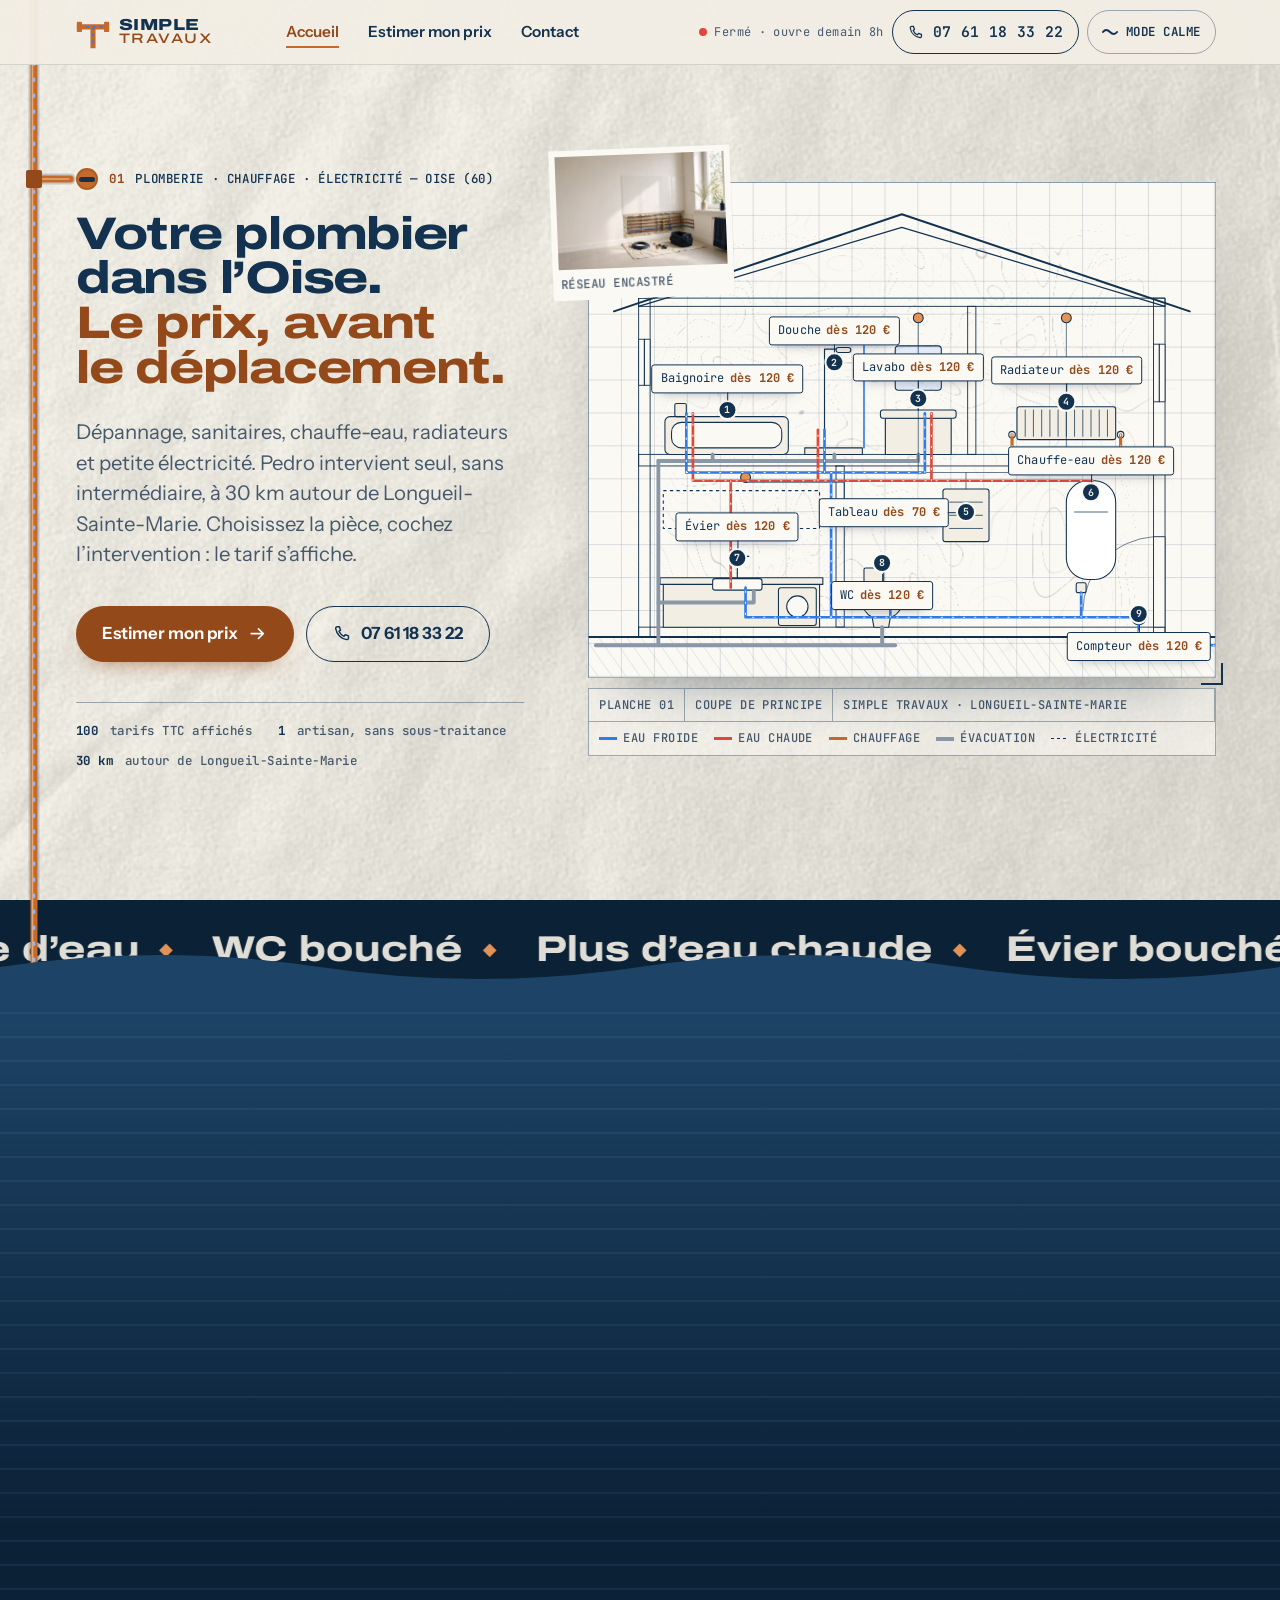
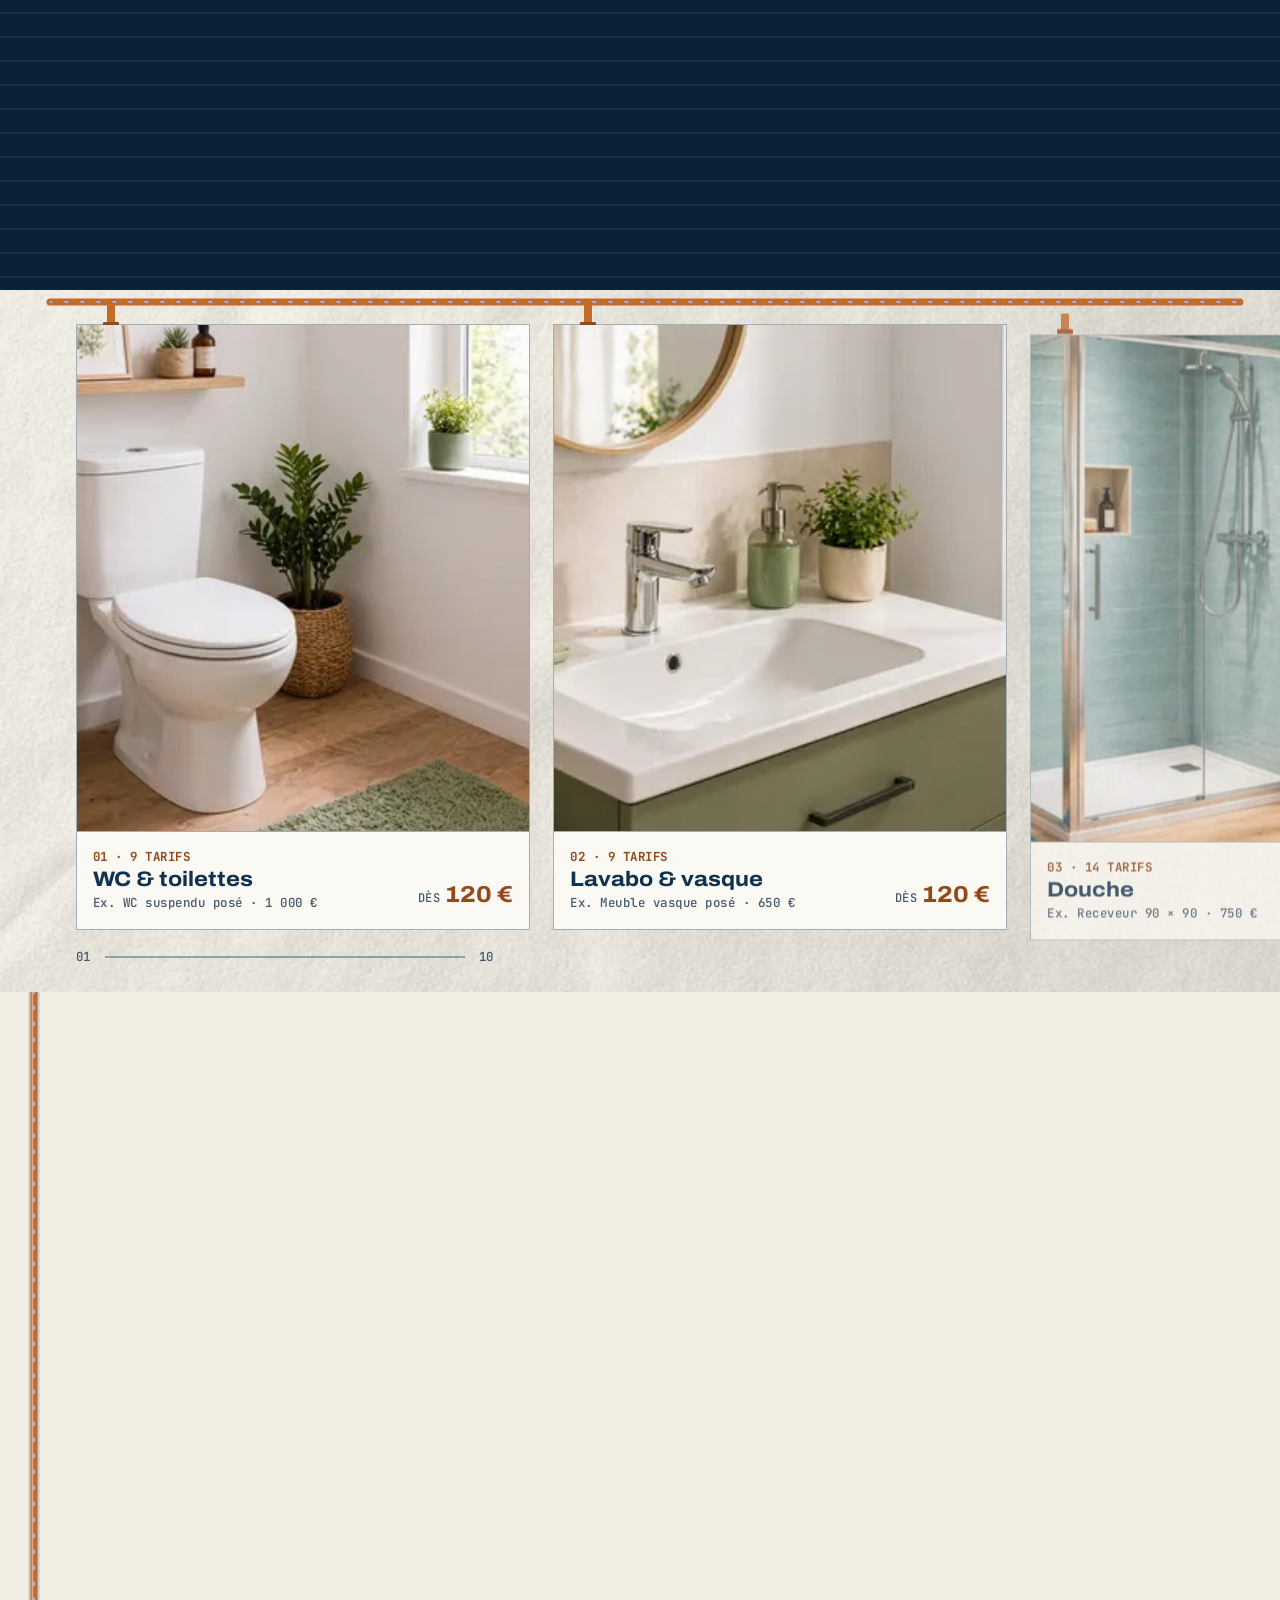
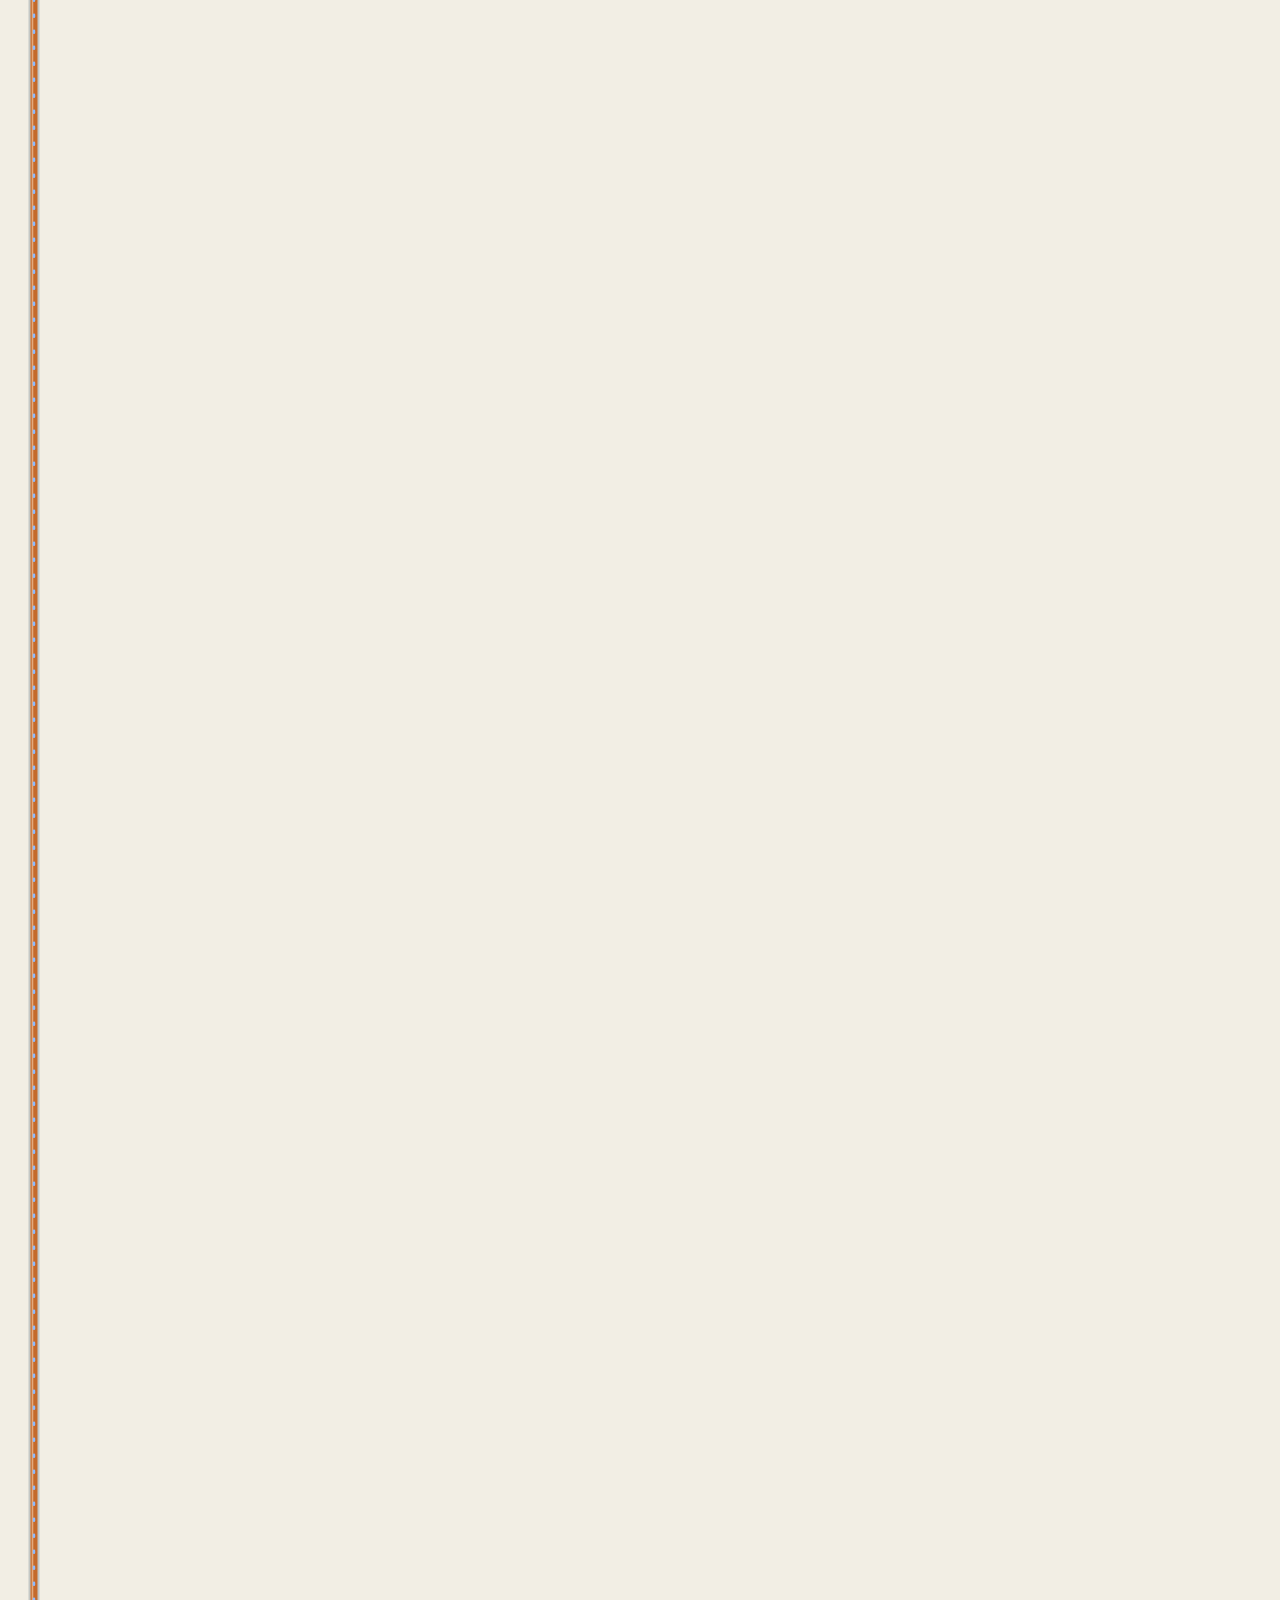
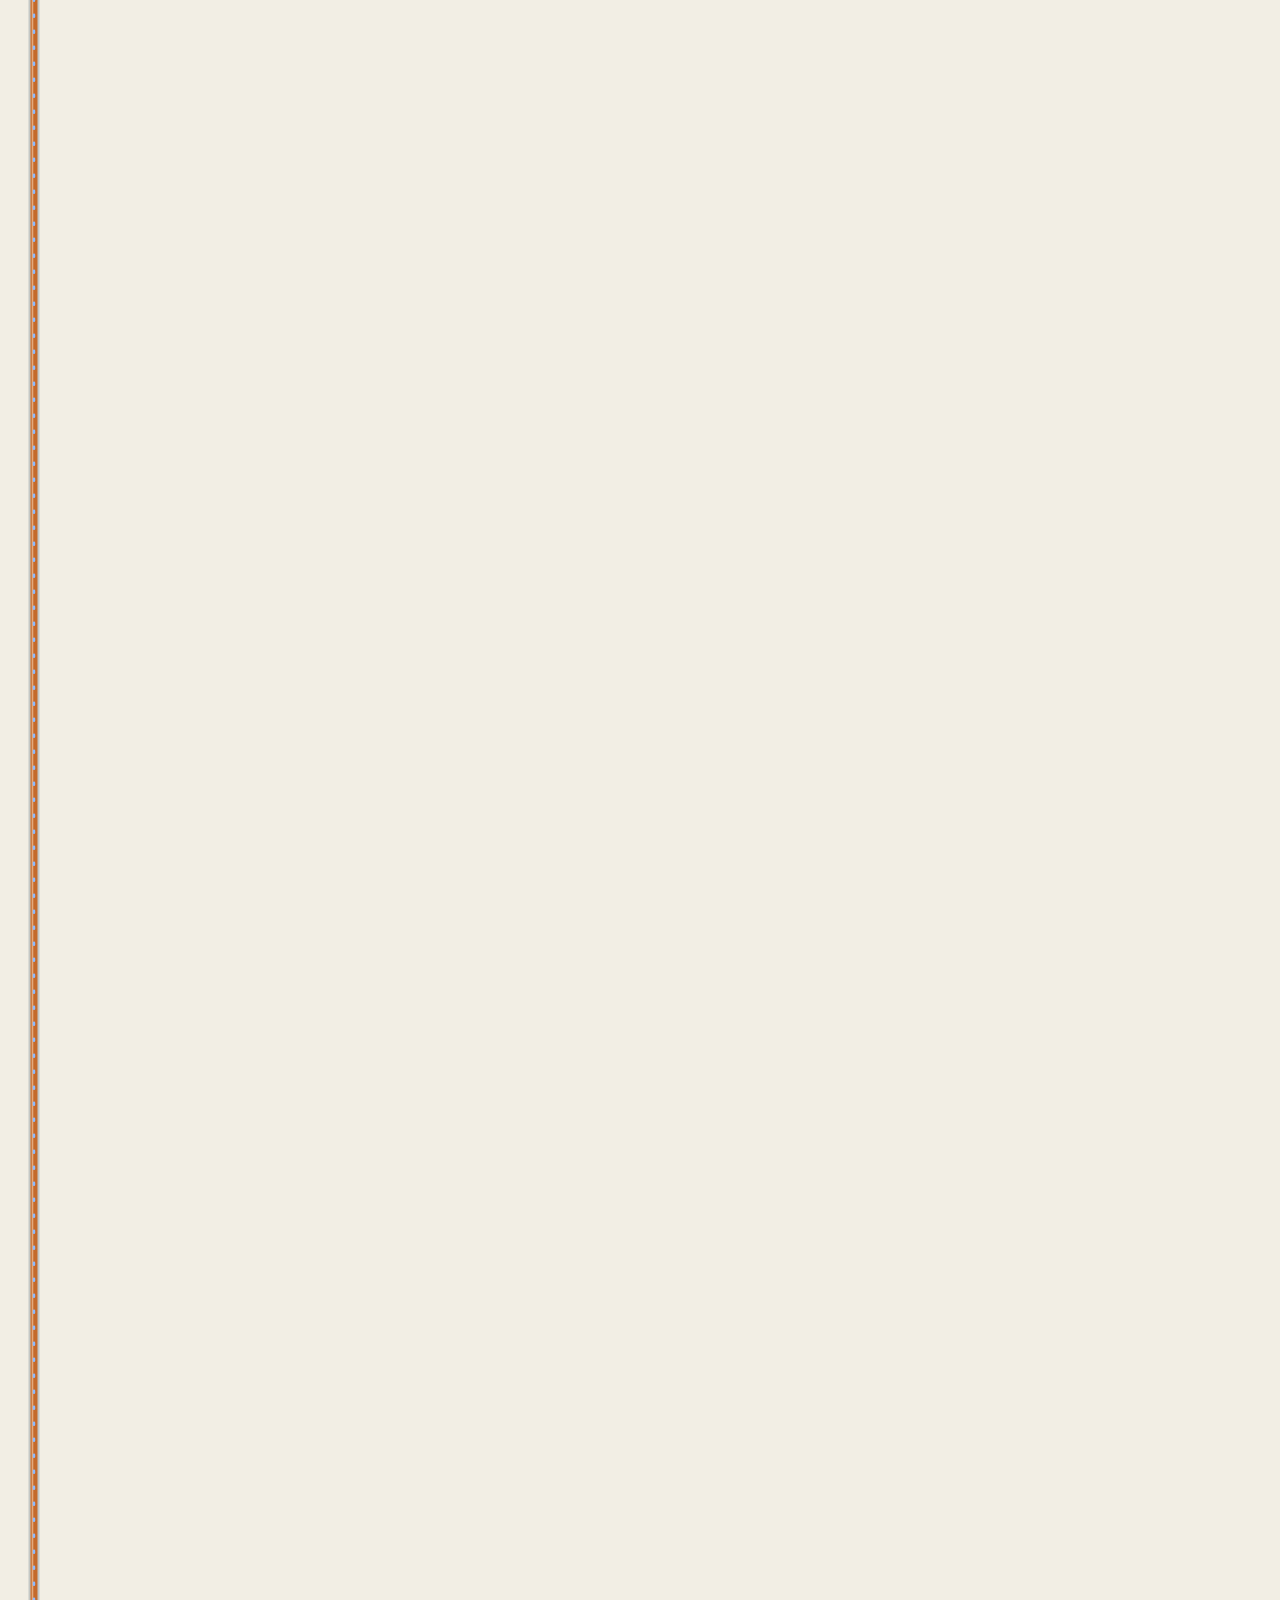
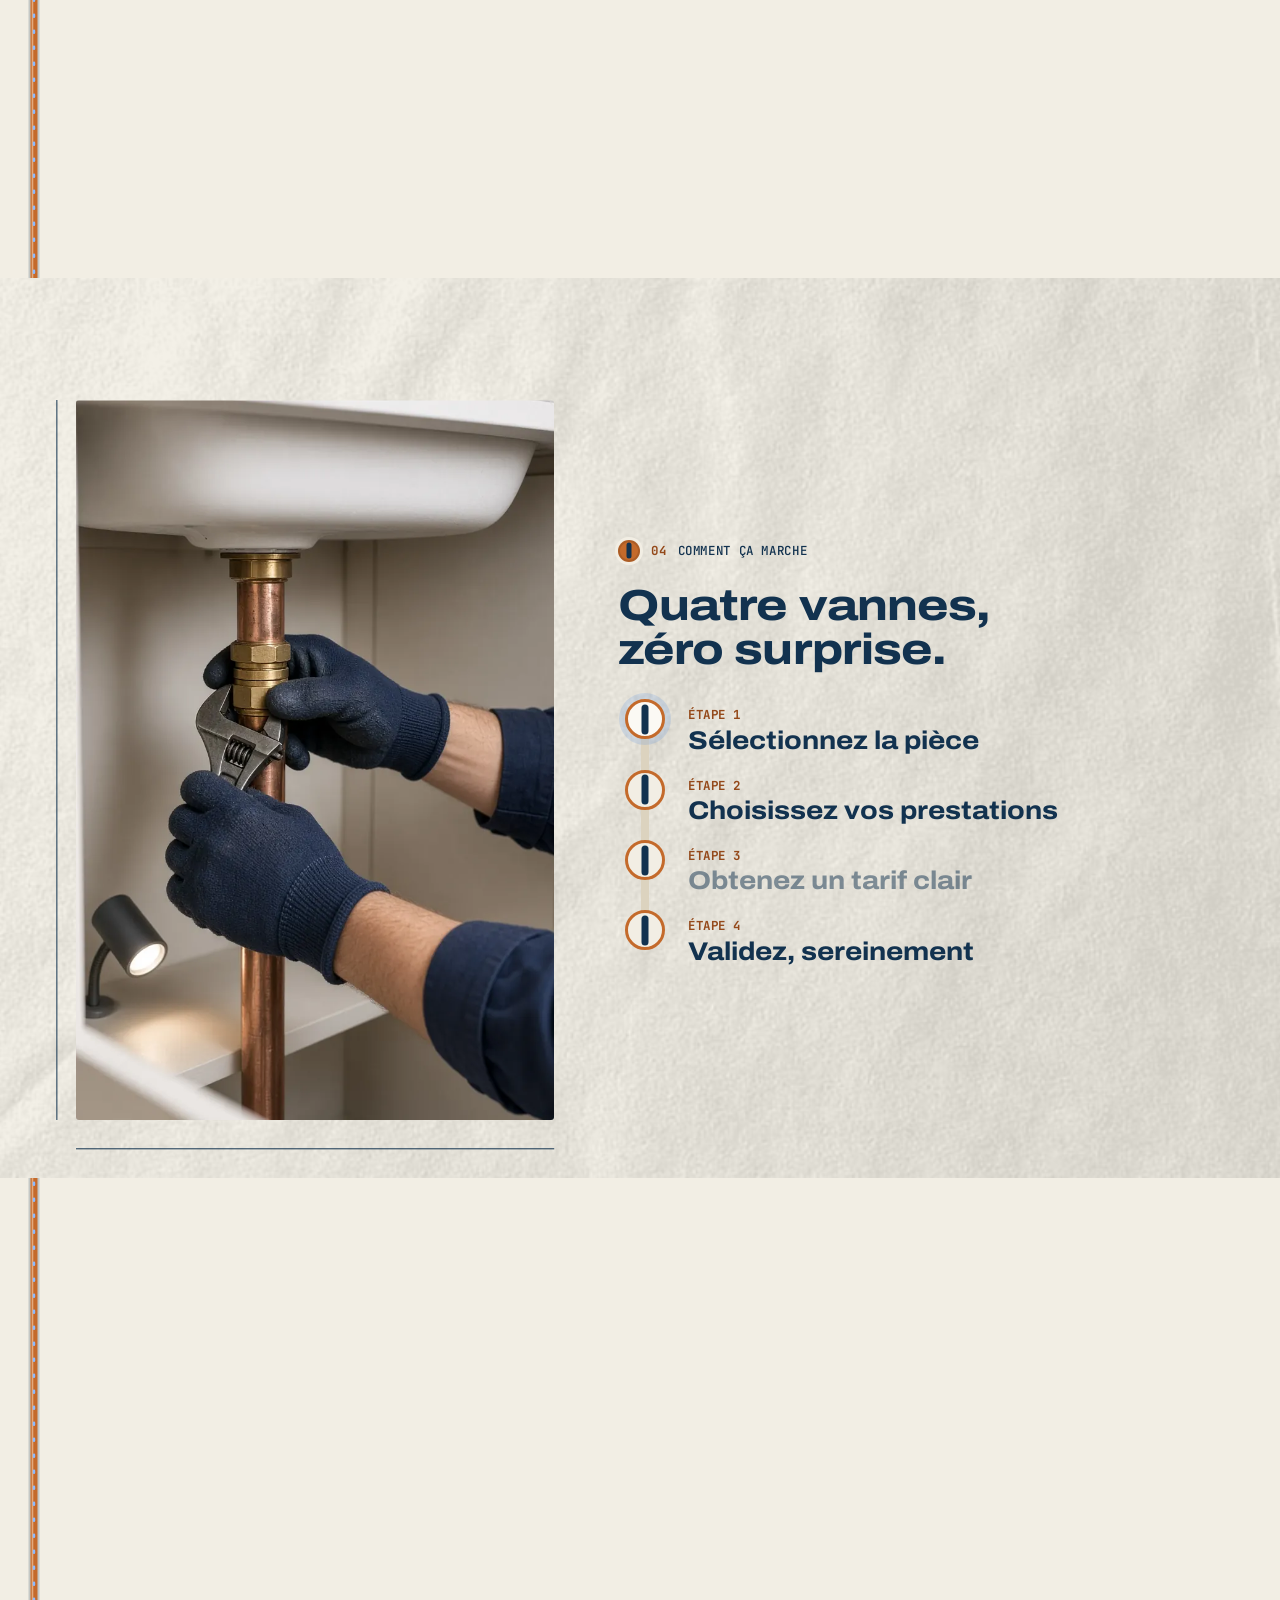
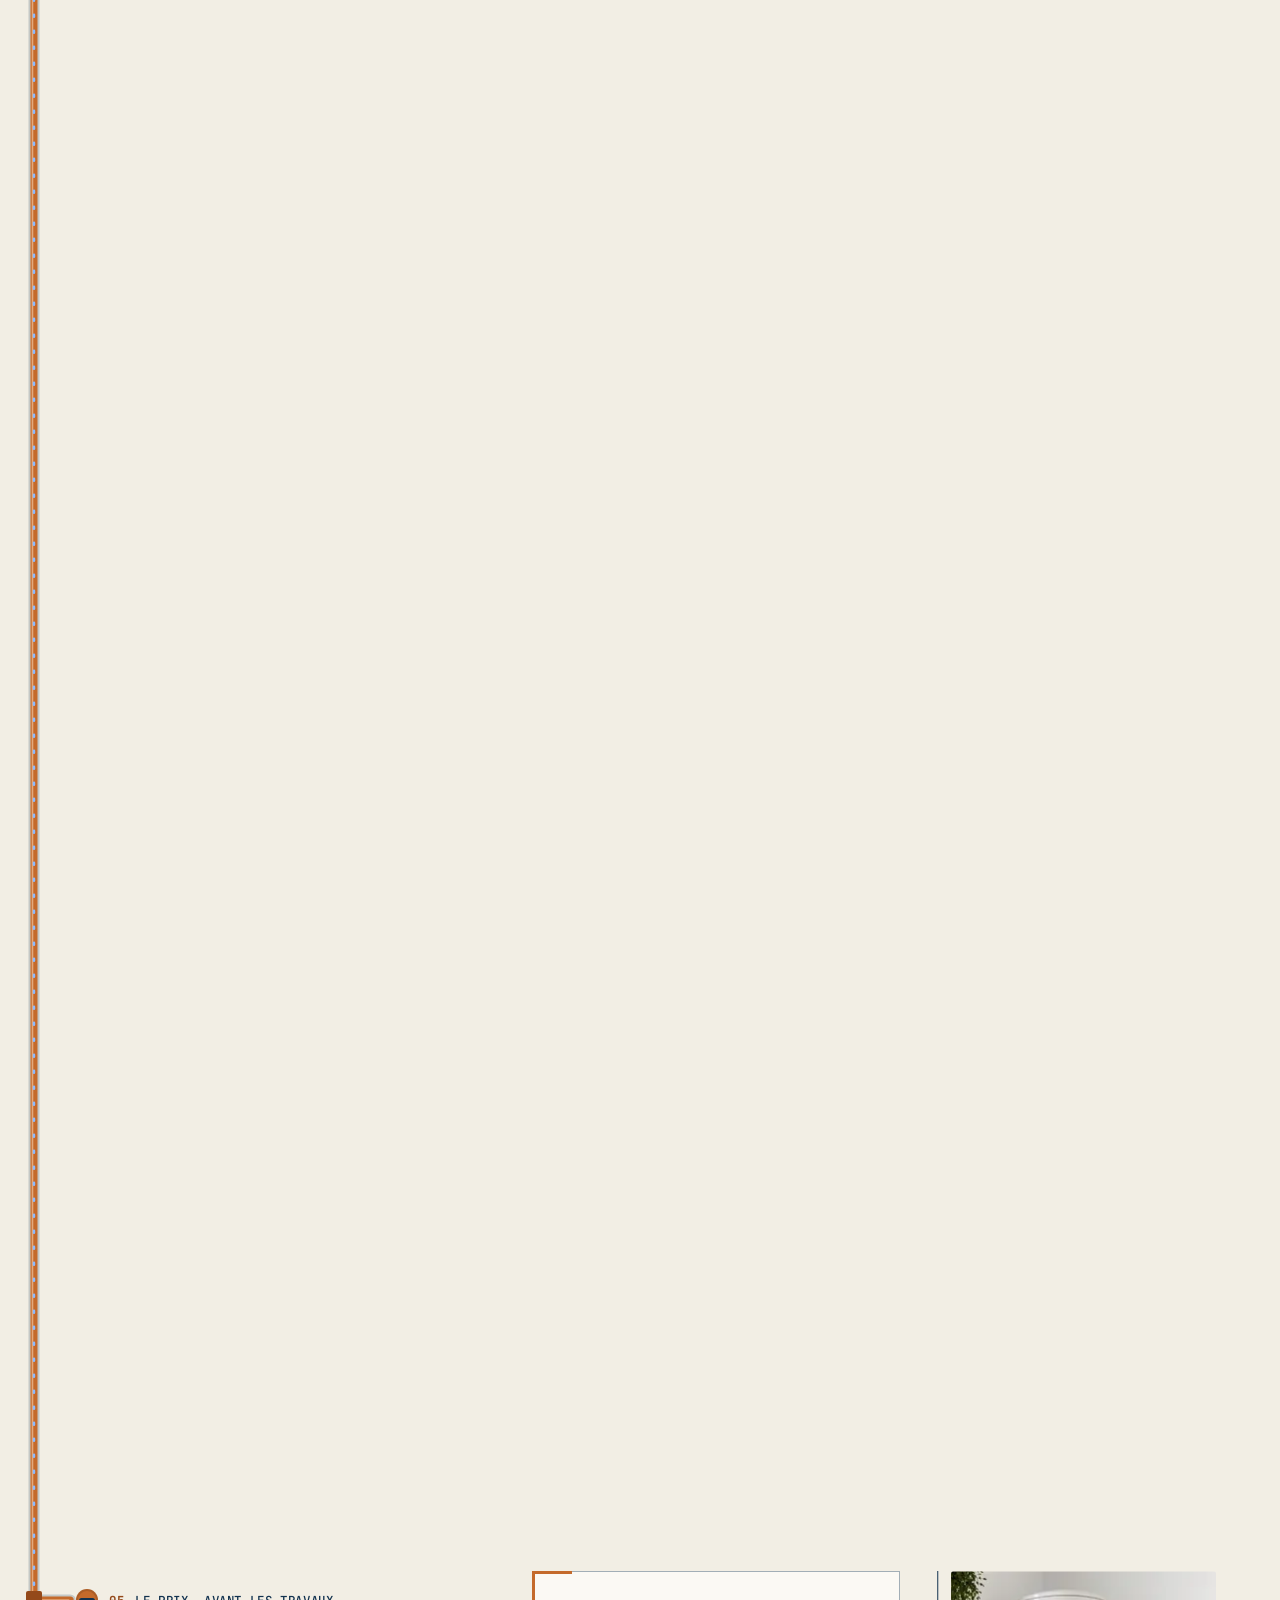
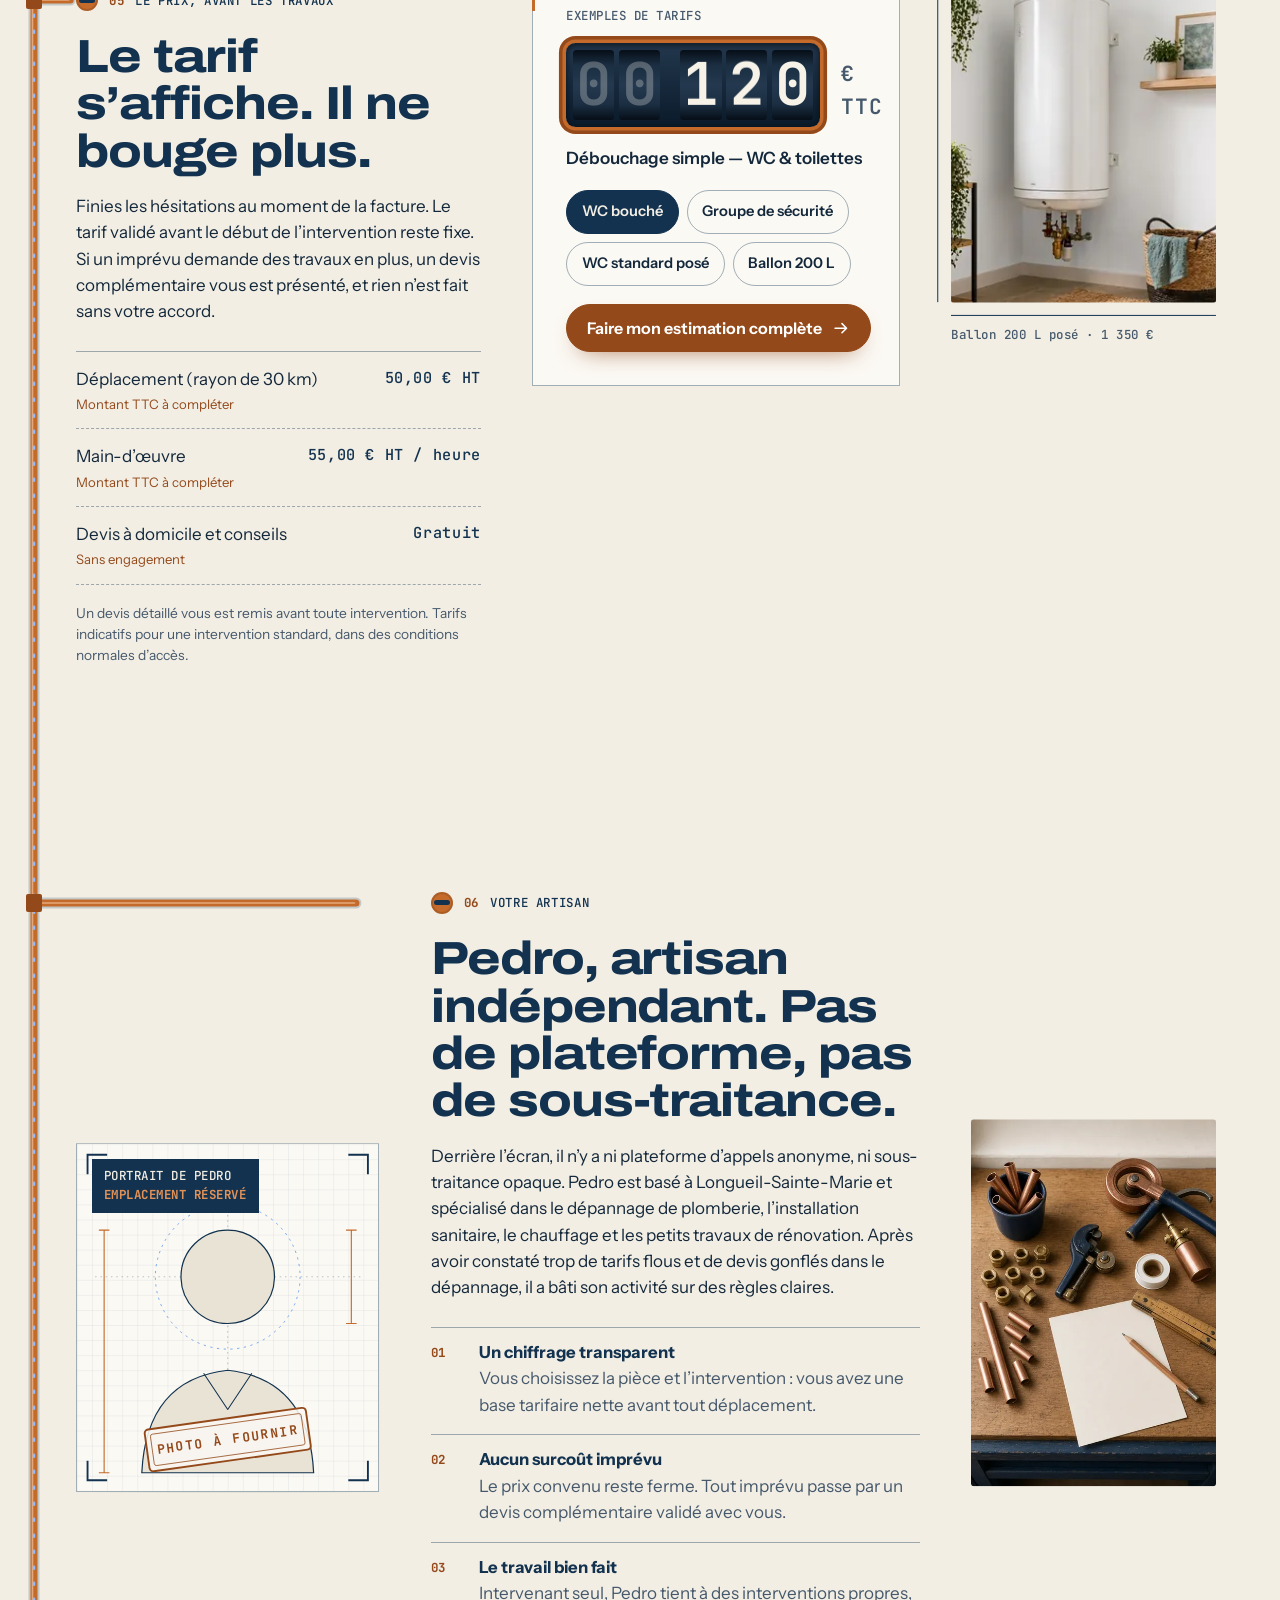
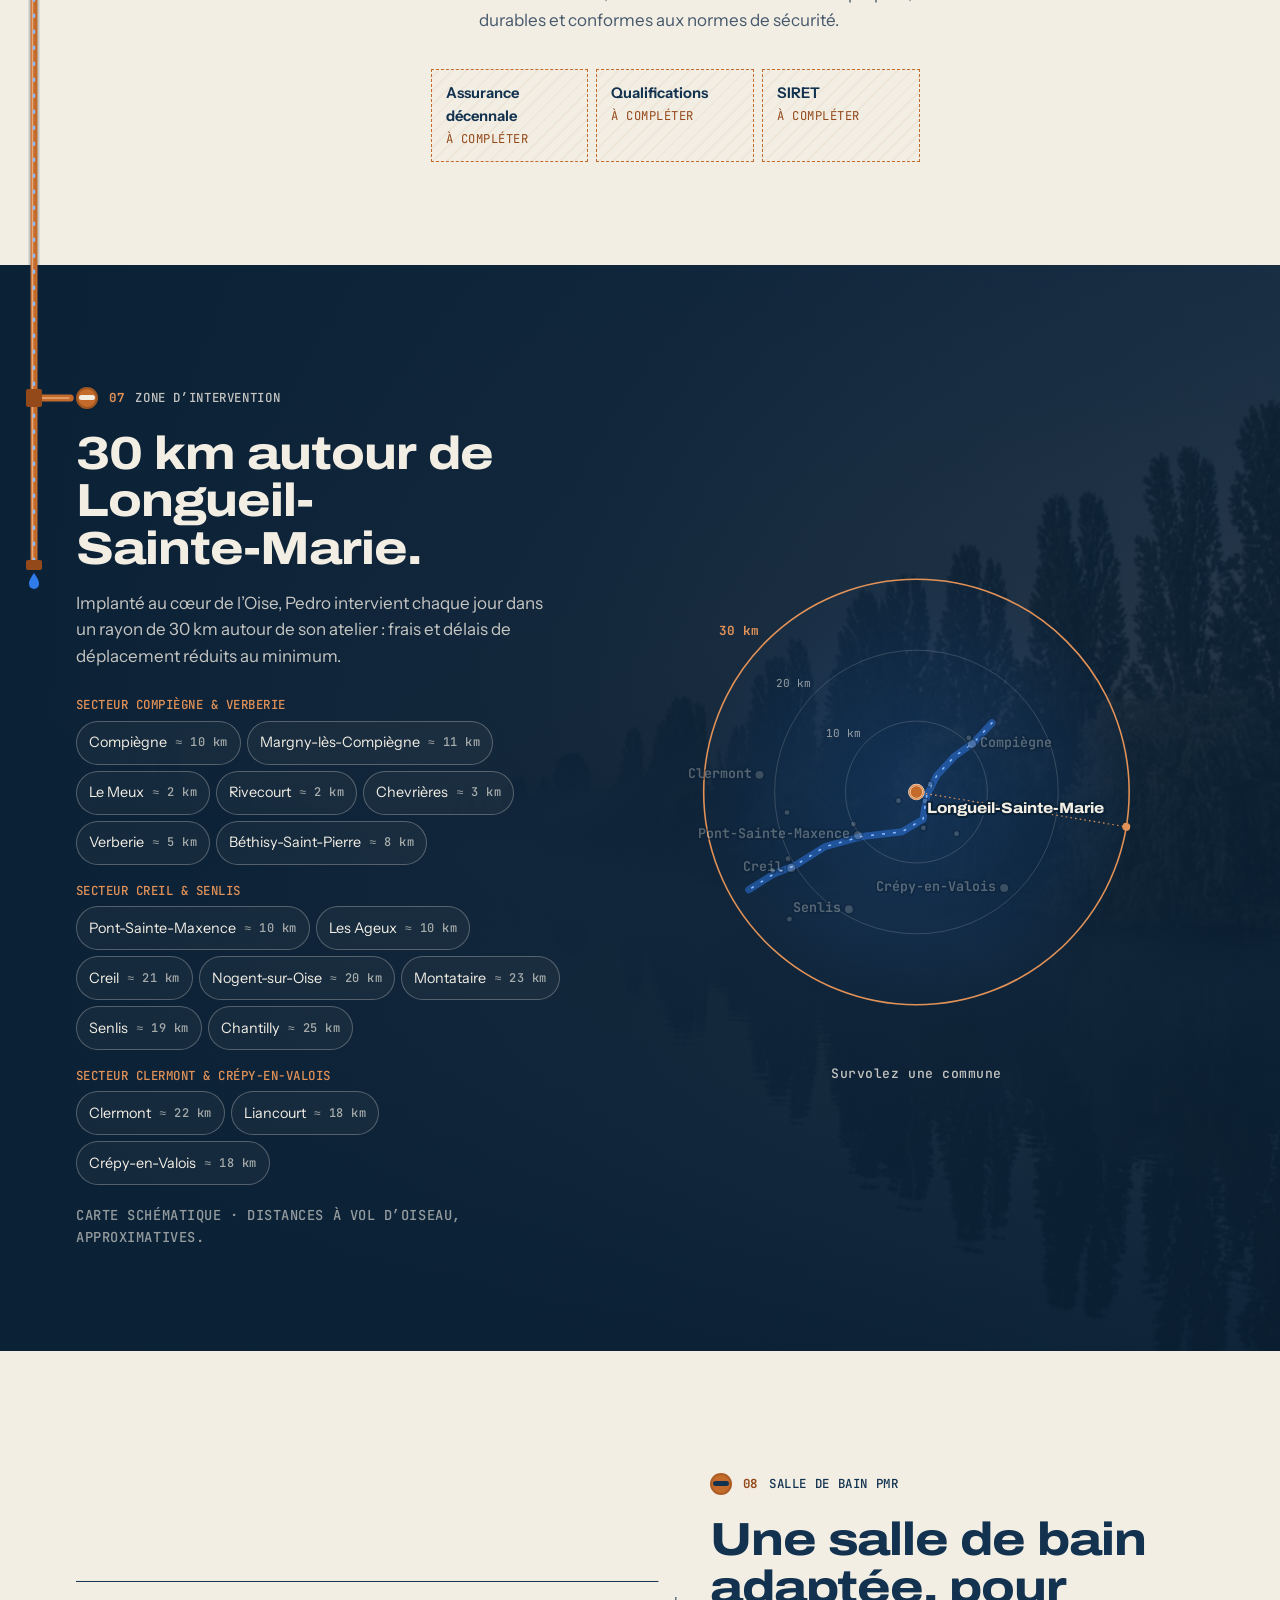
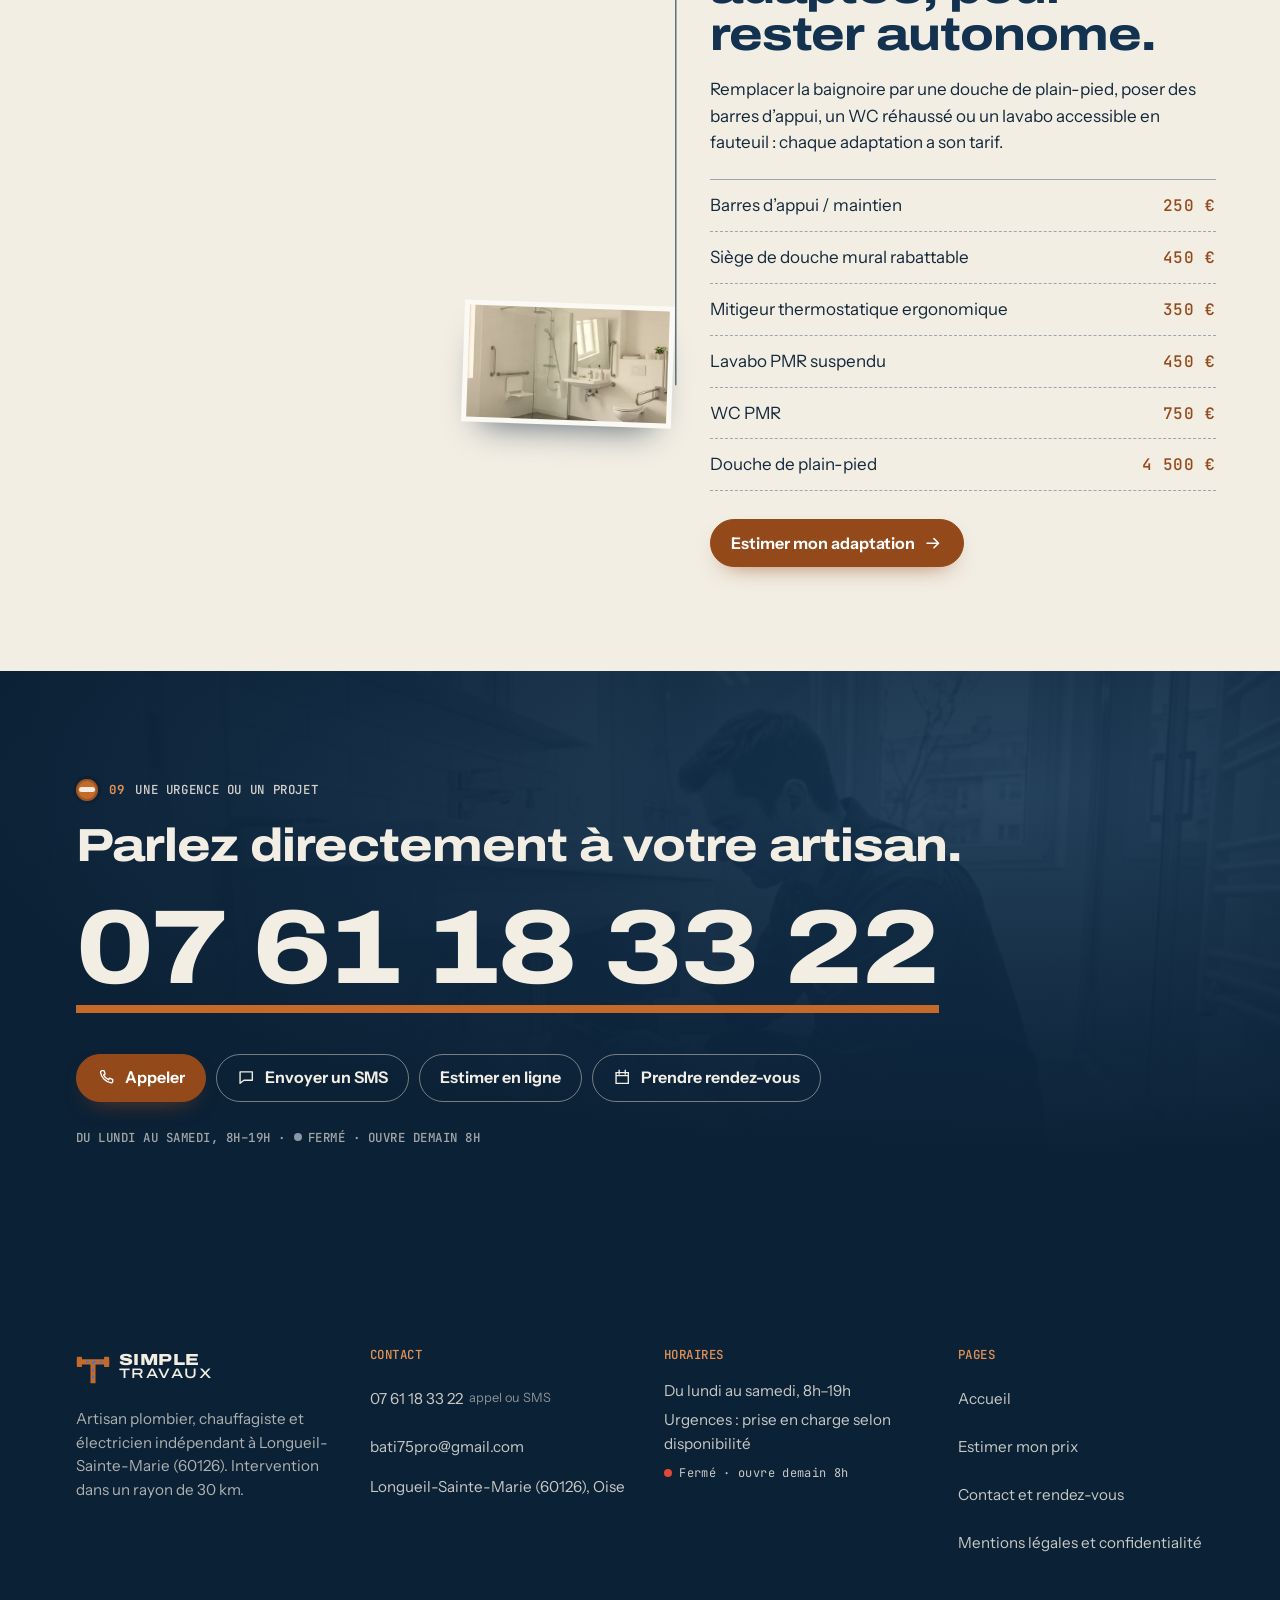
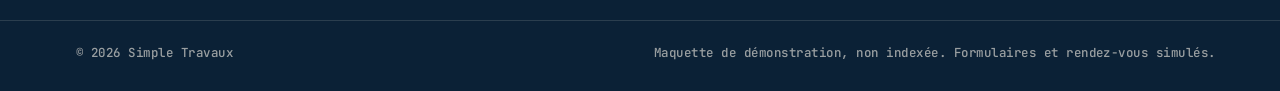
==== commit 802adc23: "Maquette v2" ====
--- a/index.html
+++ b/index.html
@@ -33,8 +33,8 @@
 <link rel="preload" href="assets/fonts/archivo-latin.woff2" as="font" type="font/woff2" crossorigin>
 <link rel="preload" href="assets/fonts/instrument-sans-latin.woff2" as="font" type="font/woff2" crossorigin>
 <link rel="preload" href="assets/fonts/jetbrains-mono-latin.woff2" as="font" type="font/woff2" crossorigin>
-<link rel="stylesheet" href="assets/css/style.css?v=1">
-<link rel="modulepreload" href="assets/js/main.js?v=1">
+<link rel="stylesheet" href="assets/css/style.css?v=2">
+<link rel="modulepreload" href="assets/js/main.js?v=2">
 </head>
 <body data-page="accueil">
 <div class="ouverture" data-ouverture aria-hidden="true">
@@ -203,22 +203,22 @@
   </g>
 </svg>
         <div class="coupe__etiquettes" aria-hidden="true">
-      <a class="coupe__etiquette dir-n" href="estimation.html?piece=baignoire" data-etiquette="baignoire" style="--x:22.11%;--y:46.00%" tabindex="-1" aria-hidden="true">Baignoire <b>dès 120 €</b></a>
-      <a class="coupe__etiquette dir-n" href="estimation.html?piece=douche" data-etiquette="douche" style="--x:39.21%;--y:36.33%" tabindex="-1" aria-hidden="true">Douche <b>dès 120 €</b></a>
-      <a class="coupe__etiquette dir-n" href="estimation.html?piece=lavabo" data-etiquette="lavabo" style="--x:52.63%;--y:43.67%" tabindex="-1" aria-hidden="true">Lavabo <b>dès 120 €</b></a>
-      <a class="coupe__etiquette dir-n" href="estimation.html?piece=radiateurs" data-etiquette="radiateurs" style="--x:76.32%;--y:44.33%" tabindex="-1" aria-hidden="true">Radiateur <b>dès 120 €</b></a>
-      <a class="coupe__etiquette dir-w" href="estimation.html?piece=electricite" data-etiquette="electricite" style="--x:60.26%;--y:66.67%" tabindex="-1" aria-hidden="true">Tableau <b>dès 70 €</b></a>
-      <a class="coupe__etiquette dir-n" href="estimation.html?piece=chauffe-eau" data-etiquette="chauffe-eau" style="--x:80.26%;--y:62.67%" tabindex="-1" aria-hidden="true">Chauffe-eau <b>dès 120 €</b></a>
-      <a class="coupe__etiquette dir-n" href="estimation.html?piece=cuisine" data-etiquette="cuisine" style="--x:23.68%;--y:76.00%" tabindex="-1" aria-hidden="true">Évier <b>dès 120 €</b></a>
-      <a class="coupe__etiquette dir-n" href="estimation.html?piece=wc" data-etiquette="wc" style="--x:46.84%;--y:77.00%" tabindex="-1" aria-hidden="true">WC <b>dès 120 €</b></a>
-      <a class="coupe__etiquette dir-s" href="estimation.html?piece=depannage" data-etiquette="depannage" style="--x:87.89%;--y:87.33%" tabindex="-1" aria-hidden="true">Compteur <b>dès 120 €</b></a>
+      <a class="coupe__etiquette dir-n" href="estimation.html?piece=baignoire" data-etiquette="baignoire" style="--x:22.11%;--y:46.00%" tabindex="-1" aria-hidden="true"><span class="coupe__etiquette-in"><span class="coupe__etiquette-tete">Baignoire <b>dès 120 €</b></span><span class="coupe__fiche"><span class="coupe__fiche-l"><span>Débouchage</span><b>140 €</b></span><span class="coupe__fiche-l"><span>Robinet ou mitigeur</span><b>200 €</b></span><span class="coupe__fiche-l"><span>Baignoire 170 cm</span><b>1 100 €</b></span><span class="coupe__fiche-pied">Estimer ce poste →</span></span></span></a>
+      <a class="coupe__etiquette dir-n" href="estimation.html?piece=douche" data-etiquette="douche" style="--x:39.21%;--y:36.33%" tabindex="-1" aria-hidden="true"><span class="coupe__etiquette-in"><span class="coupe__etiquette-tete">Douche <b>dès 120 €</b></span><span class="coupe__fiche"><span class="coupe__fiche-l"><span>Joints silicone</span><b>150 €</b></span><span class="coupe__fiche-l"><span>Mitigeur</span><b>250 €</b></span><span class="coupe__fiche-l"><span>Receveur 90 × 90</span><b>750 €</b></span><span class="coupe__fiche-pied">Estimer ce poste →</span></span></span></a>
+      <a class="coupe__etiquette dir-n" href="estimation.html?piece=lavabo" data-etiquette="lavabo" style="--x:52.63%;--y:43.67%" tabindex="-1" aria-hidden="true"><span class="coupe__etiquette-in"><span class="coupe__etiquette-tete">Lavabo <b>dès 120 €</b></span><span class="coupe__fiche"><span class="coupe__fiche-l"><span>Siphon</span><b>120 €</b></span><span class="coupe__fiche-l"><span>Robinet</span><b>180 €</b></span><span class="coupe__fiche-l"><span>Meuble vasque</span><b>650 €</b></span><span class="coupe__fiche-pied">Estimer ce poste →</span></span></span></a>
+      <a class="coupe__etiquette dir-n" href="estimation.html?piece=radiateurs" data-etiquette="radiateurs" style="--x:76.32%;--y:44.33%" tabindex="-1" aria-hidden="true"><span class="coupe__etiquette-in"><span class="coupe__etiquette-tete">Radiateur <b>dès 120 €</b></span><span class="coupe__fiche"><span class="coupe__fiche-l"><span>Radiateur qui chauffe mal</span><b>120 €</b></span><span class="coupe__fiche-l"><span>Robinet de radiateur</span><b>180 €</b></span><span class="coupe__fiche-l"><span>Remplacement</span><b>250 €</b></span><span class="coupe__fiche-pied">Estimer ce poste →</span></span></span></a>
+      <a class="coupe__etiquette dir-w" href="estimation.html?piece=electricite" data-etiquette="electricite" style="--x:60.26%;--y:66.67%" tabindex="-1" aria-hidden="true"><span class="coupe__etiquette-in"><span class="coupe__etiquette-tete">Tableau <b>dès 70 €</b></span><span class="coupe__fiche"><span class="coupe__fiche-l"><span>Prise ou interrupteur</span><b>70 €</b></span><span class="coupe__fiche-l"><span>Recherche de panne</span><b>90 €</b></span><span class="coupe__fiche-l"><span>Tableau électrique</span><b>600 €</b></span><span class="coupe__fiche-pied">Estimer ce poste →</span></span></span></a>
+      <a class="coupe__etiquette dir-n" href="estimation.html?piece=chauffe-eau" data-etiquette="chauffe-eau" style="--x:80.26%;--y:62.67%" tabindex="-1" aria-hidden="true"><span class="coupe__etiquette-in"><span class="coupe__etiquette-tete">Chauffe-eau <b>dès 120 €</b></span><span class="coupe__fiche"><span class="coupe__fiche-l"><span>Groupe de sécurité</span><b>220 €</b></span><span class="coupe__fiche-l"><span>Ballon 100 L</span><b>950 €</b></span><span class="coupe__fiche-l"><span>Ballon 200 L</span><b>1 350 €</b></span><span class="coupe__fiche-pied">Estimer ce poste →</span></span></span></a>
+      <a class="coupe__etiquette dir-n" href="estimation.html?piece=cuisine" data-etiquette="cuisine" style="--x:23.68%;--y:76.00%" tabindex="-1" aria-hidden="true"><span class="coupe__etiquette-in"><span class="coupe__etiquette-tete">Évier <b>dès 120 €</b></span><span class="coupe__fiche"><span class="coupe__fiche-l"><span>Débouchage</span><b>120 €</b></span><span class="coupe__fiche-l"><span>Mitigeur</span><b>250 €</b></span><span class="coupe__fiche-l"><span>Évier 100 cm</span><b>450 €</b></span><span class="coupe__fiche-pied">Estimer ce poste →</span></span></span></a>
+      <a class="coupe__etiquette dir-s" href="estimation.html?piece=wc" data-etiquette="wc" style="--x:46.84%;--y:77.00%" tabindex="-1" aria-hidden="true"><span class="coupe__etiquette-in"><span class="coupe__etiquette-tete">WC <b>dès 120 €</b></span><span class="coupe__fiche"><span class="coupe__fiche-l"><span>Débouchage</span><b>120 €</b></span><span class="coupe__fiche-l"><span>Chasse d’eau</span><b>180 €</b></span><span class="coupe__fiche-l"><span>WC suspendu</span><b>1 000 €</b></span><span class="coupe__fiche-pied">Estimer ce poste →</span></span></span></a>
+      <a class="coupe__etiquette dir-s" href="estimation.html?piece=depannage" data-etiquette="depannage" style="--x:87.89%;--y:87.33%" tabindex="-1" aria-hidden="true"><span class="coupe__etiquette-in"><span class="coupe__etiquette-tete">Compteur <b>dès 120 €</b></span><span class="coupe__fiche"><span class="coupe__fiche-l"><span>Fuite apparente</span><b>120 €</b></span><span class="coupe__fiche-l"><span>Vanne d’arrêt générale</span><b>250 €</b></span><span class="coupe__fiche-l"><span>Réducteur de pression</span><b>250 €</b></span><span class="coupe__fiche-pied">Estimer ce poste →</span></span></span></a>
         </div>
         <div class="planche__photo" data-cotes>
           <picture>
             <source media="(max-width: 700px)" srcset="assets/img/hero-reseau-mobile-480.webp 480w, assets/img/hero-reseau-mobile-784.webp 784w" sizes="40vw">
             <img class="" src="assets/img/hero-reseau-800.webp" srcset="assets/img/hero-reseau-480.webp 480w, assets/img/hero-reseau-800.webp 800w, assets/img/hero-reseau-1168.webp 1168w" sizes="(max-width: 700px) 40vw, 22vw" width="800" height="537" alt="Mur de salle de bain ouvert sur des canalisations en cuivre et des alimentations bleues et rouges bien alignées" fetchpriority="high" decoding="async" >
           </picture>
-          <span class="planche__photo-legende mono">Relevé · réseau encastré</span>
+          <span class="planche__photo-legende mono">Réseau encastré</span>
         </div>
       </div>
       <figcaption class="cartouche mono">
@@ -276,9 +276,9 @@
         <span class="carte-piece__raccord" aria-hidden="true"></span>
         <span class="carte-piece__img"><img class="carte-piece__photo" src="assets/img/wc-classique-800.webp" srcset="assets/img/wc-classique-480.webp 480w, assets/img/wc-classique-800.webp 800w, assets/img/wc-classique-1217.webp 1217w" sizes="(max-width: 700px) 70vw, 30vw" width="800" height="558" alt="" loading="lazy" decoding="async" ></span>
         <span class="carte-piece__bas">
-          <span class="carte-piece__num mono">01</span>
+          <span class="carte-piece__num mono">01 · 9 tarifs</span>
           <span class="carte-piece__nom">WC &amp; toilettes</span>
-          <span class="carte-piece__info mono">9 tarifs affichés</span>
+          <span class="carte-piece__info mono">Ex. WC suspendu posé · 1 000 €</span>
           <span class="carte-piece__prix"><span class="mono">dès</span> 120 €</span>
         </span>
       </a>
@@ -286,9 +286,9 @@
         <span class="carte-piece__raccord" aria-hidden="true"></span>
         <span class="carte-piece__img"><img class="carte-piece__photo" src="assets/img/lavabo-meuble-800.webp" srcset="assets/img/lavabo-meuble-480.webp 480w, assets/img/lavabo-meuble-800.webp 800w, assets/img/lavabo-meuble-1215.webp 1215w" sizes="(max-width: 700px) 70vw, 30vw" width="800" height="562" alt="" loading="lazy" decoding="async" ></span>
         <span class="carte-piece__bas">
-          <span class="carte-piece__num mono">02</span>
+          <span class="carte-piece__num mono">02 · 9 tarifs</span>
           <span class="carte-piece__nom">Lavabo &amp; vasque</span>
-          <span class="carte-piece__info mono">9 tarifs affichés</span>
+          <span class="carte-piece__info mono">Ex. Meuble vasque posé · 650 €</span>
           <span class="carte-piece__prix"><span class="mono">dès</span> 120 €</span>
         </span>
       </a>
@@ -296,9 +296,9 @@
         <span class="carte-piece__raccord" aria-hidden="true"></span>
         <span class="carte-piece__img"><img class="carte-piece__photo" src="assets/img/douche-cabine-800.webp" srcset="assets/img/douche-cabine-480.webp 480w, assets/img/douche-cabine-800.webp 800w, assets/img/douche-cabine-1211.webp 1211w" sizes="(max-width: 700px) 70vw, 30vw" width="800" height="562" alt="" loading="lazy" decoding="async" ></span>
         <span class="carte-piece__bas">
-          <span class="carte-piece__num mono">03</span>
+          <span class="carte-piece__num mono">03 · 14 tarifs</span>
           <span class="carte-piece__nom">Douche</span>
-          <span class="carte-piece__info mono">14 tarifs affichés</span>
+          <span class="carte-piece__info mono">Ex. Receveur 90 × 90 · 750 €</span>
           <span class="carte-piece__prix"><span class="mono">dès</span> 120 €</span>
         </span>
       </a>
@@ -306,9 +306,9 @@
         <span class="carte-piece__raccord" aria-hidden="true"></span>
         <span class="carte-piece__img"><img class="carte-piece__photo" src="assets/img/baignoire-800.webp" srcset="assets/img/baignoire-480.webp 480w, assets/img/baignoire-800.webp 800w, assets/img/baignoire-1213.webp 1213w" sizes="(max-width: 700px) 70vw, 30vw" width="800" height="563" alt="" loading="lazy" decoding="async" ></span>
         <span class="carte-piece__bas">
-          <span class="carte-piece__num mono">04</span>
+          <span class="carte-piece__num mono">04 · 14 tarifs</span>
           <span class="carte-piece__nom">Baignoire</span>
-          <span class="carte-piece__info mono">14 tarifs affichés</span>
+          <span class="carte-piece__info mono">Ex. Baignoire 170 cm · 1 100 €</span>
           <span class="carte-piece__prix"><span class="mono">dès</span> 120 €</span>
         </span>
       </a>
@@ -316,9 +316,9 @@
         <span class="carte-piece__raccord" aria-hidden="true"></span>
         <span class="carte-piece__img"><img class="carte-piece__photo" src="assets/img/evier-cuisine-800.webp" srcset="assets/img/evier-cuisine-480.webp 480w, assets/img/evier-cuisine-800.webp 800w, assets/img/evier-cuisine-1217.webp 1217w" sizes="(max-width: 700px) 70vw, 30vw" width="800" height="562" alt="" loading="lazy" decoding="async" ></span>
         <span class="carte-piece__bas">
-          <span class="carte-piece__num mono">05</span>
+          <span class="carte-piece__num mono">05 · 15 tarifs</span>
           <span class="carte-piece__nom">Cuisine &amp; évier</span>
-          <span class="carte-piece__info mono">15 tarifs affichés</span>
+          <span class="carte-piece__info mono">Ex. Évier 100 cm · 450 €</span>
           <span class="carte-piece__prix"><span class="mono">dès</span> 120 €</span>
         </span>
       </a>
@@ -326,9 +326,9 @@
         <span class="carte-piece__raccord" aria-hidden="true"></span>
         <span class="carte-piece__img"><img class="carte-piece__photo" src="assets/img/chauffe-eau-800.webp" srcset="assets/img/chauffe-eau-480.webp 480w, assets/img/chauffe-eau-800.webp 800w, assets/img/chauffe-eau-1215.webp 1215w" sizes="(max-width: 700px) 70vw, 30vw" width="800" height="563" alt="" loading="lazy" decoding="async" ></span>
         <span class="carte-piece__bas">
-          <span class="carte-piece__num mono">06</span>
+          <span class="carte-piece__num mono">06 · 12 tarifs</span>
           <span class="carte-piece__nom">Chauffe-eau</span>
-          <span class="carte-piece__info mono">12 tarifs affichés</span>
+          <span class="carte-piece__info mono">Ex. Groupe de sécurité · 220 €</span>
           <span class="carte-piece__prix"><span class="mono">dès</span> 120 €</span>
         </span>
       </a>
@@ -336,9 +336,9 @@
         <span class="carte-piece__raccord" aria-hidden="true"></span>
         <span class="carte-piece__img"><img class="carte-piece__photo" src="assets/img/piece-radiateur-800.webp" srcset="assets/img/piece-radiateur-480.webp 480w, assets/img/piece-radiateur-800.webp 800w, assets/img/piece-radiateur-1168.webp 1168w" sizes="(max-width: 700px) 70vw, 30vw" width="800" height="537" alt="" loading="lazy" decoding="async" ></span>
         <span class="carte-piece__bas">
-          <span class="carte-piece__num mono">07</span>
+          <span class="carte-piece__num mono">07 · 8 tarifs</span>
           <span class="carte-piece__nom">Radiateurs &amp; chauffage</span>
-          <span class="carte-piece__info mono">8 tarifs affichés</span>
+          <span class="carte-piece__info mono">Ex. Radiateur remplacé · 250 €</span>
           <span class="carte-piece__prix"><span class="mono">dès</span> 120 €</span>
         </span>
       </a>
@@ -346,9 +346,9 @@
         <span class="carte-piece__raccord" aria-hidden="true"></span>
         <span class="carte-piece__img"><img class="carte-piece__photo" src="assets/img/piece-electricite-800.webp" srcset="assets/img/piece-electricite-480.webp 480w, assets/img/piece-electricite-800.webp 800w, assets/img/piece-electricite-1168.webp 1168w" sizes="(max-width: 700px) 70vw, 30vw" width="800" height="537" alt="" loading="lazy" decoding="async" ></span>
         <span class="carte-piece__bas">
-          <span class="carte-piece__num mono">08</span>
+          <span class="carte-piece__num mono">08 · 6 tarifs</span>
           <span class="carte-piece__nom">Électricité</span>
-          <span class="carte-piece__info mono">6 tarifs affichés</span>
+          <span class="carte-piece__info mono">Ex. Tableau électrique · 600 €</span>
           <span class="carte-piece__prix"><span class="mono">dès</span> 70 €</span>
         </span>
       </a>
@@ -356,9 +356,9 @@
         <span class="carte-piece__raccord" aria-hidden="true"></span>
         <span class="carte-piece__img"><img class="carte-piece__photo" src="assets/img/depannage-fuite-seau-800.webp" srcset="assets/img/depannage-fuite-seau-480.webp 480w, assets/img/depannage-fuite-seau-800.webp 800w, assets/img/depannage-fuite-seau-1217.webp 1217w" sizes="(max-width: 700px) 70vw, 30vw" width="800" height="559" alt="" loading="lazy" decoding="async" ></span>
         <span class="carte-piece__bas">
-          <span class="carte-piece__num mono">09</span>
+          <span class="carte-piece__num mono">09 · 7 tarifs</span>
           <span class="carte-piece__nom">Dépannage général</span>
-          <span class="carte-piece__info mono">7 tarifs affichés</span>
+          <span class="carte-piece__info mono">Ex. Fuite encastrée · 350 €</span>
           <span class="carte-piece__prix"><span class="mono">dès</span> 120 €</span>
         </span>
       </a>
@@ -366,9 +366,9 @@
         <span class="carte-piece__raccord" aria-hidden="true"></span>
         <span class="carte-piece__img"><img class="carte-piece__photo" src="assets/img/pmr-800.webp" srcset="assets/img/pmr-480.webp 480w, assets/img/pmr-800.webp 800w, assets/img/pmr-1168.webp 1168w" sizes="(max-width: 700px) 70vw, 30vw" width="800" height="537" alt="" loading="lazy" decoding="async" ></span>
         <span class="carte-piece__bas">
-          <span class="carte-piece__num mono">10</span>
+          <span class="carte-piece__num mono">10 · 6 tarifs</span>
           <span class="carte-piece__nom">Salle de bain PMR</span>
-          <span class="carte-piece__info mono">6 tarifs affichés</span>
+          <span class="carte-piece__info mono">Ex. Douche de plain-pied · 4 500 €</span>
           <span class="carte-piece__prix"><span class="mono">dès</span> 250 €</span>
         </span>
       </a>
@@ -439,8 +439,8 @@
       <a class="btn btn--cuivre" href="estimation.html" data-magnet>Faire mon estimation complète <svg class="ico" viewBox="0 0 24 24" aria-hidden="true"><path d="M4 12h15m-6-6 6 6-6 6" fill="none" stroke="currentColor" stroke-width="2" stroke-linecap="round" stroke-linejoin="round"/></svg></a>
     </div>
     <figure class="prix__visuel" data-cotes>
-      <img class="" src="assets/img/chauffe-eau-800.webp" srcset="assets/img/chauffe-eau-480.webp 480w, assets/img/chauffe-eau-800.webp 800w, assets/img/chauffe-eau-1215.webp 1215w" sizes="(max-width: 900px) 100vw, 30vw" width="800" height="563" alt="Chauffe-eau électrique mural dans une buanderie claire" loading="lazy" decoding="async" >
-      <svg class="cotes" viewBox="0 0 100 100" preserveAspectRatio="none" aria-hidden="true"><path class="cote" d="M-5 0 V100"/><path class="cote" d="M0 105 H100"/></svg>
+      <div class="cotes-cadre"><img class="" src="assets/img/chauffe-eau-800.webp" srcset="assets/img/chauffe-eau-480.webp 480w, assets/img/chauffe-eau-800.webp 800w, assets/img/chauffe-eau-1215.webp 1215w" sizes="(max-width: 900px) 100vw, 30vw" width="800" height="563" alt="Chauffe-eau électrique mural dans une buanderie claire" loading="lazy" decoding="async" >
+      <svg class="cotes" viewBox="0 0 100 100" preserveAspectRatio="none" aria-hidden="true"><path class="cote" d="M-5 0 V100"/><path class="cote" d="M0 104 H100"/></svg></div>
       <figcaption class="mono">Ballon 200 L posé · 1 350 €</figcaption>
     </figure>
   </div>
@@ -449,14 +449,19 @@
 <section class="pedro" id="pedro" data-section>
   <div class="wrap pedro__grille">
     <figure class="pedro__portrait" data-cotes>
-      <svg class="portrait-provisoire" viewBox="0 0 400 500" aria-hidden="true">
-        <rect x="1" y="1" width="398" height="498" class="pp-cadre"/>
-        <path class="pp-croix" d="M200 0 V500 M0 250 H400"/>
-        <circle class="pp-tete" cx="200" cy="200" r="66"/>
-        <path class="pp-buste" d="M86 470 Q96 330 200 318 Q304 330 314 470"/>
-        <path class="pp-cote" d="M24 40 V460 M18 40 H30 M18 460 H30"/>
+      <svg class="portrait-provisoire" viewBox="0 0 400 460" aria-hidden="true">
+        <defs><pattern id="pp-grille" width="20" height="20" patternUnits="userSpaceOnUse"><path d="M20 0H0V20" class="pp-grille"/></pattern></defs>
+        <rect width="400" height="460" fill="url(#pp-grille)"/>
+        <path class="pp-croix" d="M200 24 V436 M24 176 H376"/>
+        <circle class="pp-cible" cx="200" cy="176" r="96"/>
+        <path class="pp-buste" d="M86 436 Q92 312 200 300 Q308 312 314 436 Z"/>
+        <path class="pp-col" d="M168 304 L200 352 L232 304"/>
+        <circle class="pp-tete" cx="200" cy="176" r="62"/>
+        <path class="pp-cote" d="M36 114 V436 M29 114 H43 M29 436 H43 M364 114 V238 M357 114 H371 M357 238 H371"/>
+        <path class="pp-coins" d="M14 40 V14 H40 M360 14 H386 V40 M386 420 V446 H360 M40 446 H14 V420"/>
+        <g class="pp-tampon" transform="rotate(-8 200 392)"><rect x="92" y="364" width="216" height="56" rx="5"/><rect x="99" y="371" width="202" height="42" rx="3" class="pp-tampon__in"/><text x="200" y="398" text-anchor="middle">PHOTO À FOURNIR</text></g>
       </svg>
-      <figcaption class="mono">Portrait de Pedro<br><b>photo à fournir</b></figcaption>
+      <figcaption class="mono">Portrait de Pedro<br><b>emplacement réservé</b></figcaption>
     </figure>
     <div class="pedro__texte">
       <p class="eyebrow" data-raccord><span class="vanne" aria-hidden="true"><i></i></span><span class="mono">06</span><span>Votre artisan</span></p>
@@ -494,13 +499,13 @@
     <title id="carte-titre">Carte schématique : rayon de 30 km autour de Longueil-Sainte-Marie et communes desservies</title>
     <defs><radialGradient id="zone-fond" cx="50%" cy="50%" r="50%"><stop offset="0" stop-color="var(--eau-froide)" stop-opacity=".18"/><stop offset="1" stop-color="var(--eau-froide)" stop-opacity=".02"/></radialGradient></defs>
     <circle class="carte__zone" cx="380" cy="330" r="270" fill="url(#zone-fond)"/>
-    <circle class="carte__anneau" cx="380" cy="330" r="90"/><text class="carte__km" x="447.9" y="262.1">10 km</text><circle class="carte__anneau" cx="380" cy="330" r="180"/><text class="carte__km" x="511.8" y="198.2">20 km</text>
+    <circle class="carte__anneau" cx="380" cy="330" r="90"/><text class="carte__km" x="310.1" y="260.1" text-anchor="end">10 km</text><circle class="carte__anneau" cx="380" cy="330" r="180"/><text class="carte__km" x="246.2" y="196.2" text-anchor="end">20 km</text>
     <path class="carte__oise" d="M475.9 242.1 L453.0 267.0 L428.2 284.9 L406.0 308.8 L393.0 334.7 L388.4 364.5 L361.7 380.5 L310.8 386.4 L263.8 399.4 L225.9 423.2 L198.5 434.2 L167.2 454.1"/>
     <path class="carte__oise-eau" d="M475.9 242.1 L453.0 267.0 L428.2 284.9 L406.0 308.8 L393.0 334.7 L388.4 364.5 L361.7 380.5 L310.8 386.4 L263.8 399.4 L225.9 423.2 L198.5 434.2 L167.2 454.1"/>
     <text class="carte__oise-label" x="405.0284730117493" y="356.5699709999982">L’Oise</text>
     <circle class="carte__rayon" cx="380" cy="330" r="270"/>
     <g class="carte__compas" data-compas><path d="M380 330 L650 330"/><circle cx="650" cy="330" r="5"/></g>
-    <text class="carte__km carte__km--30" x="577.7" y="132.3">30 km</text>
+    <text class="carte__km carte__km--30" x="180.3" y="130.3" text-anchor="end">30 km</text>
     <g class="ville ville--grande" data-ville="Compiègne" data-angle="-40.8" data-km="10">
       <circle cx="450.5" cy="269.1" r="6"/>
       <text x="460.5" y="273.1" text-anchor="start">Compiègne</text>
@@ -567,7 +572,7 @@
     </g>
     <g class="ville ville--grande" data-ville="Crépy-en-Valois" data-angle="47.6" data-km="18">
       <circle cx="491.3" cy="451.7" r="6"/>
-      <text x="501.3" y="455.7" text-anchor="start">Crépy-en-Valois</text>
+      <text x="481.3" y="455.7" text-anchor="end">Crépy-en-Valois</text>
     </g>
     <g class="ville ville--centre"><circle cx="380" cy="330" r="9"/><circle class="ville__onde" cx="380" cy="330" r="9"/><text x="394" y="356">Longueil-Sainte-Marie</text></g>
   </svg>
@@ -669,6 +674,6 @@
 <script src="assets/vendor/gsap/SplitText.min.js" defer></script>
 <script src="assets/vendor/gsap/DrawSVGPlugin.min.js" defer></script>
 <script src="assets/vendor/lenis/lenis.min.js" defer></script>
-<script type="module" src="assets/js/main.js?v=1"></script>
+<script type="module" src="assets/js/main.js?v=2"></script>
 </body>
 </html>
--- a/assets/css/style.css
+++ b/assets/css/style.css
@@ -37,6 +37,7 @@
   --eau-chaude: #E0483A;
   --evac: #8A97A6;
   --vert: #1F8A5B;
+  --vert-texte: #17704A;
   --trait: rgba(18, 50, 79, .14);
   --trait-fort: rgba(18, 50, 79, .38);
   --f-titre: 'Archivo', 'Arial Narrow', system-ui, sans-serif;
@@ -46,7 +47,7 @@
   --entete-h: 68px;
   --barres-h: 0px;
   --sortie: cubic-bezier(.16, 1, .3, 1);
-  --section-y: clamp(84px, 13vh, 168px);
+  --section-y: clamp(76px, 11.5vh, 150px);
   color-scheme: light;
 }
 
@@ -167,7 +168,7 @@
 .voyant.ferme i { background: var(--eau-chaude); }
 .voyant--clair { color: rgba(242, 238, 228, .82); }
 .voyant--grand { font-size: .82rem; }
-.calme-btn { display: inline-flex; align-items: center; gap: .45rem; min-height: 44px; min-width: 44px; padding: 0 .9rem; border: 1.5px solid var(--trait-fort); border-radius: 999px; background: transparent; cursor: pointer; font-family: var(--f-mono); font-size: .74rem; letter-spacing: .04em; text-transform: uppercase; font-weight: 600; color: var(--encre); transition: background-color .25s, color .25s, border-color .25s; }
+.calme-btn { display: inline-flex; align-items: center; gap: .45rem; min-height: 44px; min-width: 44px; padding: 0 .9rem; border: 1.5px solid var(--trait-fort); border-radius: 999px; background: transparent; cursor: pointer; font-family: var(--f-mono); font-size: .78rem; letter-spacing: .04em; text-transform: uppercase; font-weight: 600; color: var(--encre); transition: background-color .25s, color .25s, border-color .25s; }
 .calme-btn:hover { border-color: var(--encre); }
 .calme-btn[aria-pressed="true"] { background: var(--encre); color: var(--papier); border-color: var(--encre); }
 .calme-btn__ico { width: 16px; height: 10px; background: currentColor; -webkit-mask: url("data:image/svg+xml,%3Csvg xmlns='http://www.w3.org/2000/svg' viewBox='0 0 16 10'%3E%3Cpath d='M1 5 Q4 1 8 5 T15 5' fill='none' stroke='black' stroke-width='2' stroke-linecap='round'/%3E%3C/svg%3E") center / contain no-repeat; mask: url("data:image/svg+xml,%3Csvg xmlns='http://www.w3.org/2000/svg' viewBox='0 0 16 10'%3E%3Cpath d='M1 5 Q4 1 8 5 T15 5' fill='none' stroke='black' stroke-width='2' stroke-linecap='round'/%3E%3C/svg%3E") center / contain no-repeat; }
@@ -231,8 +232,8 @@
 .curseur__h { width: 28px; height: 1px; left: -14px; top: 0; }
 .curseur__v { width: 1px; height: 28px; left: 0; top: -14px; }
 .curseur__rond { position: absolute; width: 38px; height: 38px; left: -19px; top: -19px; border: 1px solid currentColor; border-radius: 50%; opacity: .5; }
-.curseur__coord { position: absolute; left: 14px; top: 12px; font-size: .62rem; white-space: nowrap; opacity: .62; letter-spacing: .02em; }
-.curseur__label { position: absolute; left: 26px; top: -30px; white-space: nowrap; background: var(--encre); color: var(--papier); padding: 4px 8px; border-radius: 3px; font-size: .7rem; opacity: 0; }
+.curseur__coord { position: absolute; left: 14px; top: 12px; font-size: .75rem; white-space: nowrap; opacity: .55; letter-spacing: .02em; }
+.curseur__label { position: absolute; left: 26px; top: -30px; white-space: nowrap; background: var(--encre); color: var(--papier); padding: 4px 8px; border-radius: 3px; font-size: .75rem; opacity: 0; }
 .curseur.survol .curseur__label:not(:empty) { opacity: 1; }
 .curseur.sombre-fond { color: var(--papier); mix-blend-mode: normal; }
 
@@ -244,6 +245,8 @@
 .reseau .r-eau { fill: none; stroke: var(--eau-claire); stroke-width: 2.4; stroke-linecap: round; stroke-dasharray: 2 14; }
 .reseau .r-raccord { fill: var(--cuivre-fonce); }
 html.calme .reseau .r-eau { display: none; }
+.reseau .r-goutte { fill: var(--eau-froide); transform-box: fill-box; transform-origin: 50% 0; animation: goutte-tete 1.8s cubic-bezier(.5, 0, .9, .5) infinite; }
+@keyframes goutte-tete { 0% { transform: translateY(-4px) scale(.2); opacity: 0; } 25% { opacity: 1; } 65% { transform: translateY(0) scale(1); opacity: 1; } 100% { transform: translateY(26px) scale(.9); opacity: 0; } }
 @media (max-width: 899px) {
   .reseau .r-gaine { stroke-width: 7; } .reseau .r-cuivre { stroke-width: 4; } .reseau .r-eau { stroke-width: 1.6; } .reseau .r-reflet { display: none; }
 }
@@ -258,7 +261,7 @@
 .hero__faits b { color: var(--encre); font-weight: 700; margin-right: .3em; }
 
 .hero__planche { position: relative; }
-.planche { position: relative; aspect-ratio: 760 / 600; background-color: var(--blanc);
+.planche { position: relative; will-change: transform; aspect-ratio: 760 / 600; background-color: var(--blanc);
   background-image: linear-gradient(var(--trait) 1px, transparent 1px), linear-gradient(90deg, var(--trait) 1px, transparent 1px);
   background-size: calc(100% / 19) calc(100% / 15); background-position: -1px -1px;
   border: 1px solid var(--trait-fort); box-shadow: 0 30px 60px -40px rgba(11, 33, 54, .55); }
@@ -288,6 +291,7 @@
 .coupe .flux path { fill: none; stroke: rgba(255, 255, 255, .85); stroke-width: 1.4; stroke-linecap: round; stroke-dasharray: 1.5 12; animation: flux 1.1s linear infinite; }
 .coupe .flux--lent path { animation-duration: 2.2s; }
 .hors-ecran .flux path, .hors-ecran .coupe__onde { animation-play-state: paused; }
+html.defile-actif .coupe .flux path, html.defile-actif .coupe__onde, html.defile-actif .carte__oise-eau, html.defile-actif .ville__onde, html.defile-actif .numero-geant__tuyau .eau { animation-play-state: paused; }
 .coupe__point { cursor: pointer; outline: none; }
 .coupe__pastille { fill: var(--encre); stroke: var(--blanc); stroke-width: 2.5; transition: fill .25s; }
 .coupe__num { fill: var(--papier); font-family: var(--f-mono); font-size: 12px; font-weight: 700; pointer-events: none; }
@@ -295,20 +299,32 @@
 .coupe__point:hover .coupe__pastille, .coupe__point:focus-visible .coupe__pastille, .coupe__point.actif .coupe__pastille { fill: var(--cuivre-fonce); }
 .coupe__point:focus-visible .coupe__pastille { stroke: var(--eau-froide); stroke-width: 4; }
 .coupe__etiquettes { position: absolute; inset: 0; pointer-events: none; }
-.coupe__etiquette { position: absolute; left: var(--x); top: var(--y); pointer-events: auto; display: inline-flex; align-items: center; gap: .45em; padding: 4px 8px; background: var(--blanc); border: 1px solid var(--encre); border-radius: 3px; font-family: var(--f-mono); font-size: .75rem; letter-spacing: .01em; white-space: nowrap; color: var(--encre); text-decoration: none; transform: translate(-50%, -50%); box-shadow: 0 6px 14px -10px rgba(11, 33, 54, .6); transition: background-color .25s, color .25s; }
-.coupe__etiquette.dir-n { translate: 0 calc(-50% - 27px); }
-.coupe__etiquette.dir-s { translate: 0 calc(50% + 27px); }
-.coupe__etiquette.dir-w { translate: calc(-50% - 27px) 0; }
-.coupe__etiquette.dir-e { translate: calc(50% + 22px) 0; }
-.coupe__etiquette b { font-weight: 700; }
-.coupe__etiquette .mono { display: inline-grid; place-items: center; width: 18px; height: 18px; border-radius: 50%; background: var(--encre); color: var(--papier); font-size: .62rem; letter-spacing: 0; }
+.coupe__etiquette { position: absolute; left: var(--x); top: var(--y); pointer-events: auto; text-decoration: none; color: var(--encre); transform: translate(-50%, -50%); }
+.coupe__etiquette.dir-n { transform: translate(-50%, calc(-100% - 17px)); }
+.coupe__etiquette.dir-s { transform: translate(-50%, 17px); }
+.coupe__etiquette.dir-w { transform: translate(calc(-100% - 17px), -50%); }
+.coupe__etiquette.dir-e { transform: translate(17px, -50%); }
+.coupe__etiquette-in { position: relative; display: inline-flex; align-items: center; gap: .45em; padding: 4px 8px; background: var(--blanc); border: 1px solid var(--encre); border-radius: 3px; font-family: var(--f-mono); font-size: .75rem; letter-spacing: .01em; white-space: nowrap; box-shadow: 0 6px 14px -10px rgba(11, 33, 54, .6); transition: background-color .25s, color .25s; }
+.coupe__etiquette-in::after { content: ''; position: absolute; background: var(--encre); }
+.dir-n .coupe__etiquette-in::after { left: 50%; top: 100%; width: 1px; height: 8px; }
+.dir-s .coupe__etiquette-in::after { left: 50%; bottom: 100%; width: 1px; height: 8px; }
+.dir-w .coupe__etiquette-in::after { top: 50%; left: 100%; width: 8px; height: 1px; }
+.dir-e .coupe__etiquette-in::after { top: 50%; right: 100%; width: 8px; height: 1px; }
 .coupe__etiquette b { color: var(--cuivre-fonce); font-weight: 700; }
-.coupe__etiquette:hover, .coupe__etiquette.actif { background: var(--encre); color: var(--papier); }
+.coupe__etiquette:hover .coupe__etiquette-in, .coupe__etiquette.actif .coupe__etiquette-in { background: var(--encre); color: var(--papier); }
 .coupe__etiquette:hover b, .coupe__etiquette.actif b { color: var(--cuivre-clair); }
+.coupe__etiquette-in { flex-direction: column; align-items: stretch; }
+.coupe__etiquette-tete { display: inline-flex; align-items: center; gap: .45em; }
+.coupe__fiche { display: none; gap: 2px; min-width: 214px; margin-top: 6px; padding-top: 6px; border-top: 1px solid rgba(242, 238, 228, .25); font-size: .75rem; }
+.coupe__fiche-l { display: flex; justify-content: space-between; gap: 14px; padding: 2px 0; }
+.coupe__fiche-l span { color: rgba(242, 238, 228, .86); }
+.coupe__fiche-pied { margin-top: 4px; color: var(--cuivre-clair); }
+.coupe__etiquette.actif { z-index: 3; }
+.coupe__etiquette.actif .coupe__fiche { display: grid; }
 .planche__photo { position: absolute; z-index: 2; left: -6%; top: -7%; width: 29%; padding: 6px; background: var(--blanc); box-shadow: 0 24px 40px -24px rgba(11, 33, 54, .7); transform: rotate(-2.2deg); }
 .planche__photo img { width: 100%; aspect-ratio: 3 / 2; object-fit: cover; }
-.planche__photo-legende { display: block; padding: 6px 2px 0; font-size: .66rem; color: var(--texte-doux); }
-.cartouche { display: grid; grid-template-columns: auto auto 1fr; margin-top: 10px; border: 1px solid var(--trait-fort); font-size: .7rem; color: var(--texte-doux); background: rgba(251, 249, 244, .6); }
+.planche__photo-legende { display: block; padding: 6px 2px 0; font-size: .75rem; color: var(--texte-doux); }
+.cartouche { display: grid; grid-template-columns: auto auto 1fr; margin-top: 10px; border: 1px solid var(--trait-fort); font-size: .75rem; color: var(--texte-doux); background: rgba(251, 249, 244, .6); }
 .cartouche > span { padding: 7px 10px; border-right: 1px solid var(--trait-fort); }
 .cartouche > span:last-child { border-right: 0; }
 .cartouche__legende { grid-column: 1 / -1; display: flex; flex-wrap: wrap; align-items: center; gap: 4px 16px; border-top: 1px solid var(--trait-fort); }
@@ -319,10 +335,11 @@
 .coupe__legende { display: none; }
 @media (max-width: 1239px) {
   .coupe__etiquettes { display: none; }
+  .coupe__point { pointer-events: none; }
   .coupe__legende { display: grid; grid-template-columns: repeat(auto-fill, minmax(150px, 1fr)); gap: 6px; margin-top: 14px; }
   .coupe__legende a { display: grid; grid-template-columns: 20px 1fr; align-items: center; column-gap: 8px; min-height: 44px; padding: 6px 10px; border: 1px solid var(--trait-fort); border-radius: 4px; text-decoration: none; font-size: .9rem; font-weight: 600; line-height: 1.2; background: rgba(251, 249, 244, .7); }
-  .coupe__legende .mono { display: inline-grid; place-items: center; width: 20px; height: 20px; flex: none; border-radius: 50%; background: var(--encre); color: var(--papier); font-size: .64rem; }
-  .coupe__legende b { grid-column: 2; font-family: var(--f-mono); font-size: .76rem; color: var(--cuivre-fonce); white-space: nowrap; font-weight: 600; }
+  .coupe__legende .mono { display: inline-grid; place-items: center; width: 20px; height: 20px; flex: none; border-radius: 50%; background: var(--encre); color: var(--papier); font-size: .75rem; }
+  .coupe__legende b { grid-column: 2; font-family: var(--f-mono); font-size: .8rem; color: var(--cuivre-fonce); white-space: nowrap; font-weight: 600; }
 }
 @media (max-width: 1039px) { .planche__photo { left: auto; right: -2%; bottom: auto; top: -6%; width: 34%; transform: rotate(2deg); } }
 @media (max-width: 700px) {
@@ -348,7 +365,7 @@
 @media (min-width: 980px) { .urgence__grille { grid-template-columns: minmax(0, 1fr) minmax(0, 1.05fr); } }
 .urgence__texte p { color: rgba(242, 238, 228, .8); max-width: 34em; margin-top: 20px; font-size: 1.08rem; }
 .urgence__actions { display: flex; flex-wrap: wrap; align-items: center; gap: 14px 22px; margin-top: 30px !important; }
-.urgence__note { margin-top: 22px !important; color: rgba(242, 238, 228, .62) !important; font-size: .74rem !important; }
+.urgence__note { margin-top: 22px !important; color: rgba(242, 238, 228, .7) !important; font-size: .8rem !important; }
 .urgence__visuel { position: relative; }
 .urgence__photo { overflow: hidden; border-radius: 4px; }
 .urgence__photo img { width: 100%; aspect-ratio: 3 / 2; object-fit: cover; transform: scale(1.08); }
@@ -383,9 +400,9 @@
 .carte-piece__bas { flex: none; display: grid; grid-template-columns: 1fr auto; align-items: end; gap: 2px 14px; padding: clamp(10px, 1.6vh, 16px) 16px clamp(12px, 1.8vh, 18px); border-top: 1px solid var(--trait-fort); }
 .carte-piece__num { grid-column: 1 / -1; color: var(--cuivre-fonce); font-weight: 700; }
 .carte-piece__nom { font-family: var(--f-titre); font-stretch: 110%; font-weight: 740; font-size: clamp(1.02rem, .7vw + .75rem, 1.35rem); line-height: 1.1; }
-.carte-piece__info { grid-column: 1; color: var(--texte-doux); text-transform: none; font-size: .74rem; }
+.carte-piece__info { grid-column: 1; color: var(--texte-doux); text-transform: none; font-size: .78rem; }
 .carte-piece__prix { grid-column: 2; grid-row: 2 / 4; align-self: end; font-family: var(--f-titre); font-stretch: 110%; font-weight: 760; font-size: clamp(1.1rem, .8vw + .8rem, 1.5rem); color: var(--cuivre-fonce); white-space: nowrap; }
-.carte-piece__prix .mono { font-size: .7rem; color: var(--texte-doux); }
+.carte-piece__prix .mono { font-size: .75rem; color: var(--texte-doux); }
 .carte-fin { flex: none; height: 100%; aspect-ratio: 3 / 4; max-width: 78vw; display: flex; flex-direction: column; justify-content: flex-end; gap: 10px; padding: 24px; background: var(--encre); color: var(--papier); text-decoration: none; }
 .carte-fin__titre { font-family: var(--f-titre); font-stretch: 120%; font-weight: 780; font-size: clamp(1.5rem, 2.2vw, 2.4rem); line-height: 1; }
 .carte-fin .ico { width: 34px; height: 34px; color: var(--cuivre-clair); }
@@ -444,7 +461,7 @@
 .prix__choix { display: flex; flex-wrap: wrap; gap: 8px; }
 .prix__visuel { position: relative; }
 .prix__visuel img { width: 100%; aspect-ratio: 4 / 5; object-fit: cover; border-radius: 3px; }
-.prix__visuel figcaption { margin-top: 14px; color: var(--texte-doux); text-transform: none; }
+.prix__visuel figcaption { margin-top: 22px; color: var(--texte-doux); text-transform: none; }
 
 /* ---------- Compteur d'eau à rouleaux ---------- */
 .compteur { display: inline-flex; align-items: flex-end; gap: .35em; font-size: 2rem; }
@@ -463,7 +480,10 @@
 /* ---------- Cotes de plan ---------- */
 :where([data-cotes]) { position: relative; }
 .cotes { position: absolute; inset: 0; width: 100%; height: 100%; overflow: visible; pointer-events: none; }
-.cote { fill: none; stroke: var(--encre); stroke-width: 1; vector-effect: non-scaling-stroke; }
+.cote { fill: none; stroke: var(--encre); stroke-width: 1; vector-effect: non-scaling-stroke; transform-box: fill-box; transform-origin: 0 0; }
+.cotes-cadre { position: relative; }
+.pmr__visuel > .cotes { height: calc(100% - 40px); }
+.contact-hero__visuel > .cotes { height: calc(100% - 48px); }
 .sombre .cote { stroke: var(--papier); }
 
 /* ---------- Pedro ---------- */
@@ -471,12 +491,18 @@
 @media (min-width: 1100px) { .pedro__grille { grid-template-columns: minmax(0, .62fr) minmax(0, 1fr) minmax(0, .5fr); } }
 @media (min-width: 760px) and (max-width: 1099px) { .pedro__grille { grid-template-columns: .8fr 1fr; } .pedro__atelier { display: none; } }
 .pedro__portrait { position: relative; }
-.portrait-provisoire { width: 100%; height: auto; aspect-ratio: 4 / 5; background: var(--blanc); }
-.pp-cadre { fill: none; stroke: var(--encre); stroke-width: 1.5; stroke-dasharray: 6 6; }
-.pp-croix { stroke: var(--trait-fort); stroke-width: 1; }
-.pp-tete, .pp-buste { fill: var(--papier-2); stroke: var(--encre); stroke-width: 1.5; }
+.portrait-provisoire { width: 100%; height: auto; aspect-ratio: 400 / 460; background: var(--blanc); border: 1px solid var(--trait-fort); box-shadow: 0 30px 60px -44px rgba(11, 33, 54, .6); }
+.pp-grille { fill: none; stroke: var(--trait); stroke-width: 1; }
+.pp-croix { stroke: var(--trait-fort); stroke-width: 1; stroke-dasharray: 2 5; fill: none; }
+.pp-cible { fill: none; stroke: var(--eau-froide); stroke-width: 1.2; stroke-dasharray: 3 6; opacity: .7; }
+.pp-tete, .pp-buste { fill: var(--papier-2); stroke: var(--encre); stroke-width: 1.6; }
+.pp-col { fill: none; stroke: var(--encre); stroke-width: 1.4; stroke-linejoin: round; }
 .pp-cote { stroke: var(--cuivre); stroke-width: 1.5; fill: none; }
-.pedro__portrait figcaption { position: absolute; left: 16px; bottom: 16px; padding: 8px 12px; background: var(--encre); color: var(--papier); font-size: .72rem; line-height: 1.5; }
+.pp-coins { fill: none; stroke: var(--encre); stroke-width: 2.5; }
+.pp-tampon rect { fill: rgba(251, 249, 244, .88); stroke: var(--cuivre-fonce); stroke-width: 2.5; }
+.pp-tampon .pp-tampon__in { fill: none; stroke-width: 1; }
+.pp-tampon text { fill: var(--cuivre-fonce); font-family: var(--f-mono); font-size: 17px; font-weight: 700; letter-spacing: .12em; }
+.pedro__portrait figcaption { position: absolute; left: 16px; top: 16px; padding: 8px 12px; background: var(--encre); color: var(--papier); font-size: .78rem; line-height: 1.5; }
 .pedro__portrait figcaption b { color: var(--cuivre-clair); }
 .pedro__texte p { margin-top: 18px; max-width: 36em; }
 .engagements { margin-top: 26px; display: grid; gap: 4px; }
@@ -501,7 +527,7 @@
 .secteur__titre { color: var(--cuivre-clair); margin-bottom: 6px; }
 .secteur ul { display: flex; flex-wrap: wrap; gap: 6px; }
 .secteur button { min-height: 44px; padding: 6px 12px; border-radius: 999px; border: 1px solid rgba(242, 238, 228, .28); background: rgba(242, 238, 228, .04); color: var(--papier); cursor: pointer; font-size: .9rem; display: inline-flex; gap: 8px; align-items: center; transition: background-color .25s, border-color .25s, color .25s; }
-.secteur button .mono { font-size: .68rem; color: rgba(242, 238, 228, .62); text-transform: none; }
+.secteur button .mono { font-size: .75rem; color: rgba(242, 238, 228, .66); text-transform: none; }
 .secteur button:hover, .secteur button.actif { background: var(--papier); color: var(--encre-2); border-color: var(--papier); }
 .secteur button:hover .mono, .secteur button.actif .mono { color: var(--cuivre-fonce); }
 .zone .petit { margin-top: 20px; color: rgba(242, 238, 228, .6); }
@@ -518,7 +544,7 @@
 .carte__oise-eau { fill: none; stroke: var(--eau-claire); stroke-width: 2; stroke-linecap: round; stroke-dasharray: 2 12; animation: flux 1.6s linear infinite; }
 .carte__oise-label { fill: var(--eau-claire); font-family: var(--f-mono); font-size: 15px; font-style: italic; }
 .ville circle { fill: rgba(242, 238, 228, .55); stroke: var(--encre-2); stroke-width: 2; transition: fill .3s; }
-.ville text { fill: rgba(242, 238, 228, .7); font-family: var(--f-mono); font-size: 15px; transition: fill .3s; }
+.ville text { fill: rgba(242, 238, 228, .7); font-family: var(--f-mono); font-size: 15px; transition: fill .3s; paint-order: stroke; stroke: var(--encre-2); stroke-width: 5px; stroke-linejoin: round; }
 .ville--grande text { font-size: 17px; font-weight: 600; fill: rgba(242, 238, 228, .9); }
 .ville:not(.ville--grande):not(.ville--centre) text { opacity: 0; transition: opacity .25s; }
 .ville.actif text { opacity: 1; paint-order: stroke; stroke: var(--encre-2); stroke-width: 5px; }
@@ -528,7 +554,7 @@
 .ville--centre circle { fill: var(--cuivre); stroke: var(--papier); stroke-width: 3; }
 .ville--centre .ville__onde { fill: none; stroke: var(--cuivre-clair); stroke-width: 2; transform-box: fill-box; transform-origin: center; animation: onde 2.4s var(--sortie) infinite; }
 .ville--centre text { fill: var(--papier); font-family: var(--f-titre); font-stretch: 112%; font-size: 19px; font-weight: 760; }
-.zone__info { margin-top: 12px; color: rgba(242, 238, 228, .76); min-height: 1.6em; text-transform: none; font-size: .82rem; }
+.zone__info { margin-top: 12px; color: rgba(242, 238, 228, .8); min-height: 1.6em; text-transform: none; font-size: .82rem; text-align: center; }
 @media (max-width: 700px) { .ville:not(.ville--centre) text, .carte__oise-label, .carte__km:not(.carte__km--30) { display: none; } .ville--centre text { font-size: 26px; } .carte__km--30 { font-size: 26px; } }
 
 /* ---------- PMR ---------- */
@@ -545,12 +571,12 @@
 .tarifs-liste b { font-size: 1rem; color: var(--cuivre-fonce); text-transform: none; white-space: nowrap; }
 
 /* ---------- Appel final ---------- */
-.appel { padding: clamp(96px, 16vh, 200px) 0; overflow: hidden; isolation: isolate; text-align: left; }
+.appel { padding: clamp(88px, 12vh, 170px) 0; overflow: hidden; isolation: isolate; text-align: left; }
 .appel__fond { position: absolute; inset: 0; z-index: -1; }
 .appel__fond img { width: 100%; height: 100%; object-fit: cover; opacity: .18; filter: grayscale(1) contrast(1.1); }
 .appel__fond::after { content: ''; position: absolute; inset: 0; background: radial-gradient(120% 90% at 80% 20%, rgba(29, 68, 103, .5), var(--encre-2) 70%); }
-.appel__numero { display: inline-block; margin-top: clamp(18px, 3vh, 34px); font-family: var(--f-titre); font-stretch: 118%; font-weight: 800; font-size: clamp(1.8rem, 8.2vw, 8.6rem); line-height: 1; letter-spacing: -.01em; color: var(--papier); text-decoration: none; white-space: nowrap; position: relative; }
-.appel__numero::after { content: ''; position: absolute; left: 0; right: 0; bottom: -.12em; height: .08em; background: var(--cuivre); transform-origin: left; }
+.appel__numero { display: inline-block; padding-block: 8px; margin-top: clamp(10px, 2vh, 26px); font-family: var(--f-titre); font-stretch: 118%; font-weight: 800; font-size: clamp(1.8rem, 8.2vw, 8.6rem); line-height: 1; letter-spacing: -.01em; color: var(--papier); text-decoration: none; white-space: nowrap; position: relative; }
+.appel__numero::after { content: ''; position: absolute; left: 0; right: 0; bottom: calc(8px - .12em); height: .08em; background: var(--cuivre); transform-origin: left; }
 .appel__numero:hover { color: var(--cuivre-clair); }
 .appel__actions { display: flex; flex-wrap: wrap; gap: 10px; margin-top: clamp(30px, 5vh, 54px); }
 .appel__horaires { margin-top: 26px; color: rgba(242, 238, 228, .66); display: flex; gap: 8px; align-items: center; flex-wrap: wrap; }
@@ -568,7 +594,7 @@
 .pied__liste a:hover { color: var(--cuivre-clair); text-decoration: underline; }
 .pied__liste li { min-height: 28px; display: flex; flex-wrap: wrap; align-items: center; gap: 6px; }
 .pied__note { font-size: .8rem; color: rgba(242, 238, 228, .55); }
-.pied__bas { margin-top: 56px; padding-top: 22px; border-top: 1px solid rgba(242, 238, 228, .14); display: flex; flex-wrap: wrap; justify-content: space-between; gap: 10px 26px; color: rgba(242, 238, 228, .55); font-size: .7rem; text-transform: none; }
+.pied__bas { margin-top: 56px; padding-top: 22px; border-top: 1px solid rgba(242, 238, 228, .14); display: flex; flex-wrap: wrap; justify-content: space-between; gap: 10px 26px; color: rgba(242, 238, 228, .62); font-size: .78rem; text-transform: none; }
 
 /* ---------- Barre fixe téléphone ---------- */
 .barre { display: none; }
@@ -609,10 +635,10 @@
 .tuile__img { grid-column: 1 / -1; display: block; aspect-ratio: 4 / 3; overflow: hidden; background: var(--papier-2); margin-bottom: 10px; }
 .tuile__img img { width: 100%; height: 100%; object-fit: cover; transition: transform 1s var(--sortie); }
 .tuile:hover .tuile__img img { transform: scale(1.06); }
-.tuile__num { grid-column: 1 / -1; padding: 0 12px; color: var(--cuivre-fonce); font-weight: 700; font-size: .7rem; }
+.tuile__num { grid-column: 1 / -1; padding: 0 12px; color: var(--cuivre-fonce); font-weight: 700; font-size: .75rem; }
 .tuile__nom { grid-column: 1 / -1; padding: 0 12px; font-family: var(--f-titre); font-stretch: 108%; font-weight: 720; font-size: 1rem; line-height: 1.15; color: var(--encre); }
-.tuile__prix { grid-column: 1; padding: 4px 12px 0; color: var(--texte-doux); text-transform: none; font-size: .74rem; }
-.tuile__compte { position: absolute; right: 8px; top: 8px; min-width: 26px; height: 26px; padding: 0 7px; border-radius: 13px; background: var(--eau-froide); color: #fff; display: none; place-items: center; font-size: .72rem; font-weight: 700; text-transform: none; }
+.tuile__prix { grid-column: 1; padding: 4px 12px 0; color: var(--texte-doux); text-transform: none; font-size: .8rem; }
+.tuile__compte { position: absolute; right: 8px; top: 8px; min-width: 26px; height: 26px; padding: 0 7px; border-radius: 13px; background: var(--eau-froide); color: #fff; display: none; place-items: center; font-size: .75rem; font-weight: 700; text-transform: none; }
 .tuile__compte:not(:empty) { display: grid; }
 .estim__vide { padding: 28px; border: 1.5px dashed var(--trait-fort); color: var(--texte-doux); border-radius: 4px; }
 .presta__tete { margin-bottom: 10px; }
@@ -653,7 +679,7 @@
 .recap__ttc { color: var(--texte-doux); margin-top: -6px; }
 .recap__lignes { display: grid; max-height: 34vh; overflow-y: auto; border-top: 1px solid var(--trait-fort); overscroll-behavior: contain; }
 .recap__lignes li { display: grid; grid-template-columns: 1fr auto 44px; align-items: center; gap: 8px; padding: 6px 0; border-bottom: 1px dashed var(--trait-fort); font-size: .9rem; }
-.recap__lignes li small { display: block; color: var(--texte-doux); font-family: var(--f-mono); font-size: .68rem; text-transform: uppercase; letter-spacing: .04em; }
+.recap__lignes li small { display: block; color: var(--texte-doux); font-family: var(--f-mono); font-size: .75rem; text-transform: uppercase; letter-spacing: .04em; }
 .recap__lignes .recap__rien { display: block; padding: 14px 0; color: var(--texte-doux); }
 .recap__prix { font-family: var(--f-mono); font-weight: 650; white-space: nowrap; }
 .recap__suppr { width: 44px; height: 44px; border: 0; background: transparent; border-radius: 50%; cursor: pointer; font-size: 1.15rem; color: var(--texte-doux); }
@@ -706,10 +732,13 @@
 .creneaux[hidden] { display: none; }
 .jours, .heures { display: flex; flex-wrap: wrap; gap: 6px; }
 .jour, .heure { min-height: 48px; min-width: 64px; padding: 6px 10px; border: 1.5px solid var(--trait-fort); border-radius: 4px; background: #fff; cursor: pointer; display: grid; place-items: center; line-height: 1.15; font-size: .88rem; transition: border-color .2s, background-color .2s, color .2s; }
-.jour small { font-family: var(--f-mono); font-size: .66rem; text-transform: uppercase; color: var(--texte-doux); }
+.jour small { font-family: var(--f-mono); font-size: .75rem; text-transform: uppercase; color: var(--texte-doux); }
 .jour[aria-pressed="true"], .heure[aria-pressed="true"] { background: var(--encre); color: var(--papier); border-color: var(--encre); }
 .jour[aria-pressed="true"] small { color: var(--cuivre-clair); }
-.jour:disabled { opacity: .35; cursor: not-allowed; }
+.jour[aria-current="date"] { border-color: var(--cuivre); }
+.calendrier__grille .jour { min-height: 52px; font-size: 1rem; font-weight: 600; }
+.calendrier__grille .jour small { color: var(--cuivre-fonce); }
+.jour:disabled { opacity: .45 !important; cursor: not-allowed; background: repeating-linear-gradient(-45deg, transparent 0 5px, rgba(18, 50, 79, .08) 5px 6px); color: var(--texte-doux); text-decoration: line-through; text-decoration-color: rgba(18, 50, 79, .45); }
 .types { border: 0; margin: 0; padding: 0; display: flex; flex-wrap: wrap; gap: 8px; min-width: 0; }
 .types legend { margin-bottom: 8px; }
 .puce-case { position: relative; cursor: pointer; }
@@ -727,7 +756,7 @@
 .cal-nav:disabled { opacity: .3; cursor: not-allowed; }
 .calendrier__grille { display: grid; grid-template-columns: repeat(6, 1fr); gap: 6px; }
 .calendrier__grille .jour { min-width: 0; width: 100%; }
-.calendrier__entete { text-align: center; font-family: var(--f-mono); font-size: .7rem; text-transform: uppercase; color: var(--texte-doux); padding-bottom: 2px; }
+.calendrier__entete { text-align: center; font-family: var(--f-mono); font-size: .75rem; text-transform: uppercase; color: var(--texte-doux); padding-bottom: 2px; }
 
 /* ---------- Ce que comprend le prix ---------- */
 .inclus__grille { display: grid; gap: clamp(32px, 4vw, 72px); align-items: center; }
@@ -737,7 +766,7 @@
 .inclus__colonnes { display: grid; gap: 26px; margin-top: 26px; }
 @media (min-width: 640px) { .inclus__colonnes { grid-template-columns: 1fr 1fr; } }
 .inclus__t { color: var(--texte-doux); margin-bottom: 10px; }
-.inclus__t--oui { color: var(--vert); }
+.inclus__t--oui { color: var(--vert-texte); }
 .coches { display: grid; gap: 10px; }
 .coche { position: relative; padding-left: 30px; }
 .coche::before { content: ''; position: absolute; left: 0; top: .2em; width: 20px; height: 20px; border-radius: 50%; background: var(--vert) url("data:image/svg+xml,%3Csvg xmlns='http://www.w3.org/2000/svg' viewBox='0 0 20 20'%3E%3Cpath d='M5 10.5l3.2 3L15 7' fill='none' stroke='white' stroke-width='2.2' stroke-linecap='round' stroke-linejoin='round'/%3E%3C/svg%3E") center / 100% no-repeat; }
@@ -772,7 +801,22 @@
 
 /* ---------- Mentions ---------- */
 .legal { padding-top: calc(var(--entete-h) + clamp(40px, 8vh, 96px)); }
-.legal__in { max-width: 900px; }
+.legal__grille { display: grid; gap: clamp(32px, 4vw, 64px); align-items: start; }
+@media (min-width: 1100px) { .legal__grille { grid-template-columns: minmax(0, 900px) minmax(260px, 340px); justify-content: space-between; } .legal__fiche { position: sticky; top: calc(var(--entete-h) + 36px); } }
+.legal__in { max-width: 900px; min-width: 0; }
+.legal__fiche { display: grid; gap: 14px; padding: 22px; background: var(--blanc); border: 1px solid var(--trait-fort); box-shadow: 10px 10px 0 -1px var(--papier-3); }
+.legal__picto { width: 100%; height: auto; background: var(--papier); border: 1px solid var(--trait); }
+.lp-grille { stroke: var(--trait); stroke-width: 1; fill: none; }
+.lp-cuivre { fill: none; stroke: var(--cuivre); stroke-width: 14; stroke-linecap: square; }
+.lp-eau { fill: none; stroke: var(--eau-claire); stroke-width: 3; stroke-dasharray: 2 12; stroke-linecap: round; animation: flux 1.4s linear infinite; }
+.lp-raccord { fill: var(--cuivre-fonce); }
+.lp-cote { fill: none; stroke: var(--encre); stroke-width: 1; }
+.legal__fiche-titre { color: var(--texte-doux); }
+.legal__compte { font-size: 1.02rem; color: var(--encre); }
+.legal__compte b { display: block; font-family: var(--f-titre); font-stretch: 118%; font-size: 3rem; line-height: 1; color: var(--cuivre-fonce); }
+.legal__contacts { display: grid; border-top: 1px solid var(--trait-fort); }
+.legal__contacts li { display: grid; gap: 2px; padding: 10px 0; border-bottom: 1px dashed var(--trait-fort); }
+.legal__contacts .mono { color: var(--cuivre-fonce); }
 .legal__in > p { margin-top: 12px; max-width: 46em; }
 .legal__liste { display: grid; border-top: 1px solid var(--trait-fort); }
 .legal__liste > div { display: grid; gap: 4px 20px; padding: 12px 0; border-bottom: 1px dashed var(--trait-fort); }
@@ -823,3 +867,35 @@
   .hero__faits { display: none; }
   .hero__texte .lead { font-size: 1rem; }
 }
+
+/* ---------- Ajustements v2 ---------- */
+/* colonnes qui accompagnent la lecture */
+@media (min-width: 1100px) and (min-height: 640px) {
+  .prix__demo, .prix__visuel { position: sticky; top: calc(var(--entete-h) + 36px); }
+}
+@media (min-width: 1000px) and (min-height: 700px) {
+  .demande__texte, .rdv__texte, .message__texte { position: sticky; top: calc(var(--entete-h) + 36px); }
+}
+/* appel court en fin d'estimateur */
+.appel--court { padding: clamp(72px, 12vh, 140px) 0; }
+.appel--court .appel__numero { font-size: clamp(1.8rem, 6.4vw, 6.4rem); }
+/* téléphone : rythme vertical resserré, portrait après le texte */
+@media (max-width: 759px) {
+  :root { --section-y: clamp(56px, 8.5vh, 76px); }
+  .pedro__portrait { order: 2; max-width: 380px; }
+  .appel { padding: clamp(64px, 10vh, 96px) 0; }
+  .pied { padding-top: 56px; }
+}
+/* tablette en portrait : cartes de la galerie plus hautes, image du prix en bandeau, image des étapes contenue */
+@media (orientation: portrait) and (min-width: 700px) {
+  .horizontal__fenetre { max-height: 820px; }
+}
+@media (min-width: 760px) and (max-width: 1099px) {
+  .prix__visuel { max-width: none; }
+  .prix__visuel img { aspect-ratio: 16 / 9; }
+}
+@media (min-width: 700px) and (max-width: 979px) {
+  .etapes__visuel { max-width: 560px; }
+  .etapes__visuel img { aspect-ratio: 4 / 3; }
+}
+.planche__photo-legende { white-space: nowrap; overflow: hidden; text-overflow: ellipsis; }
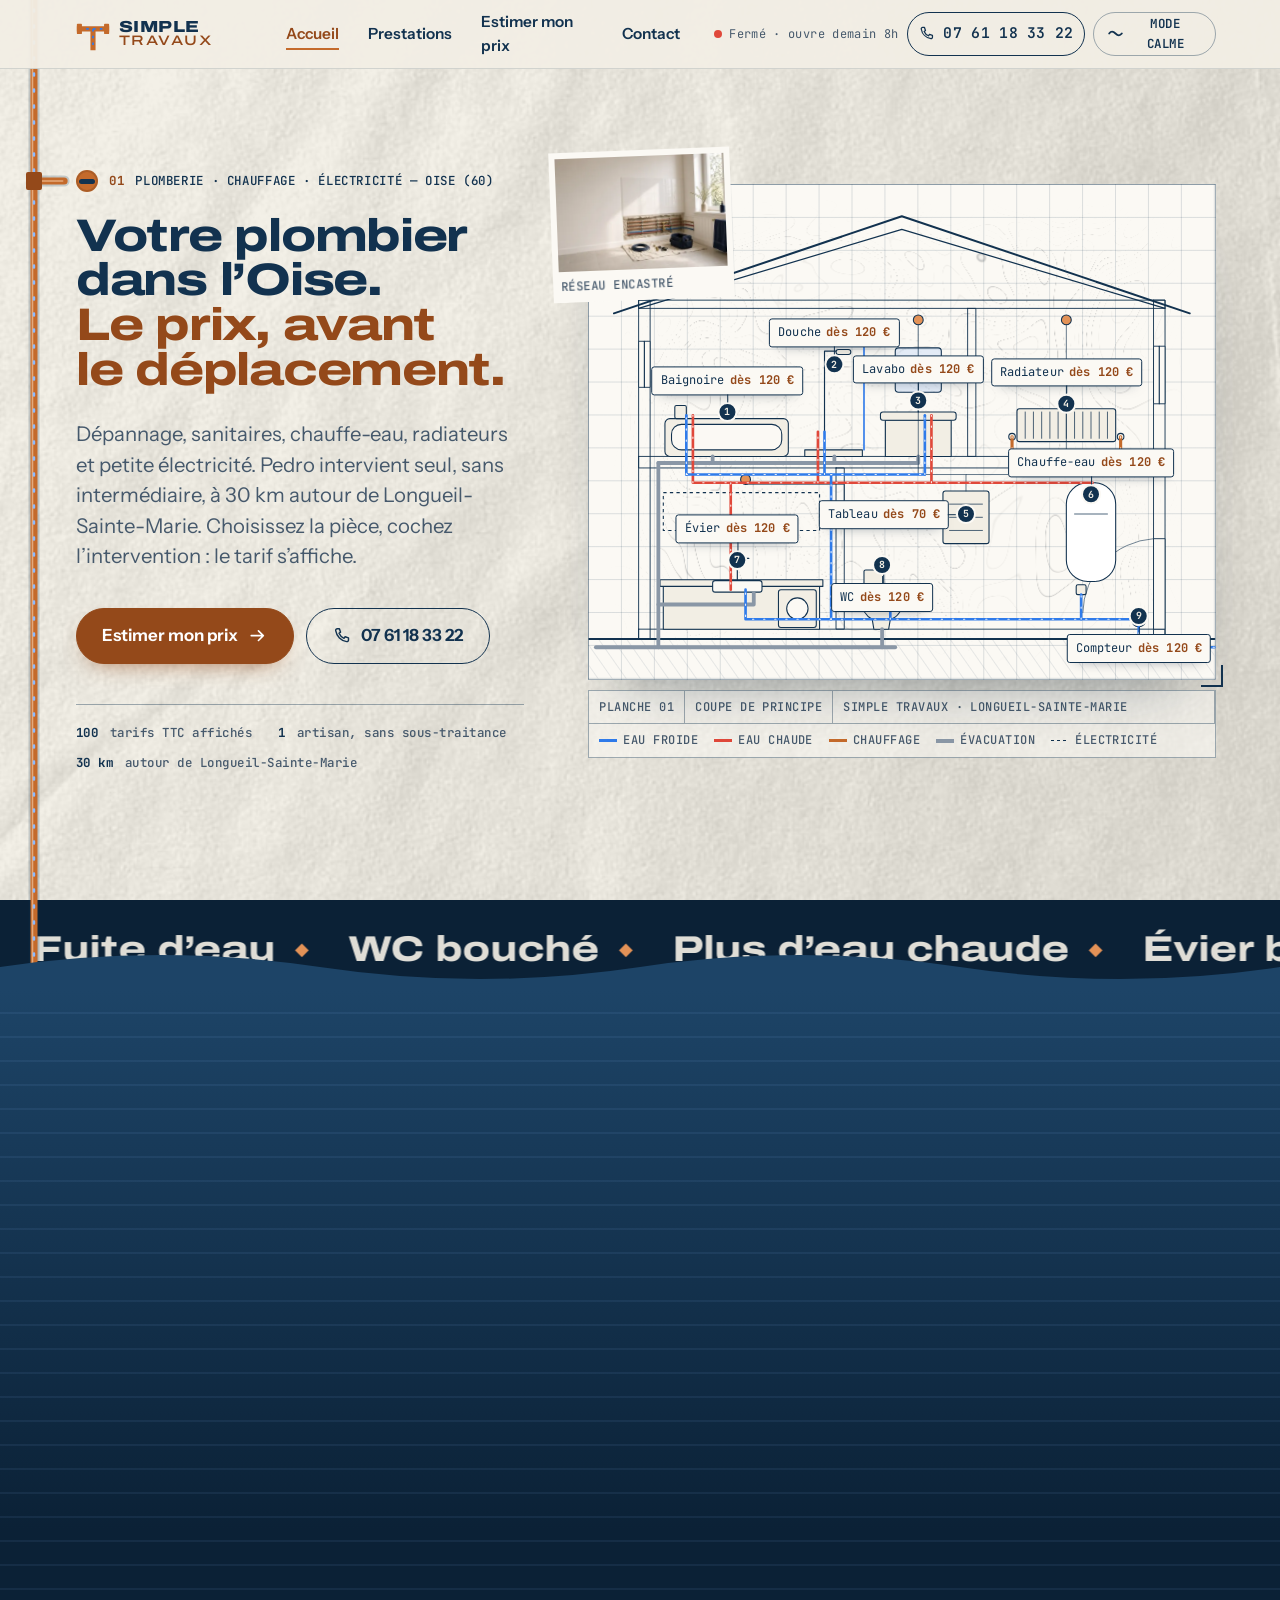
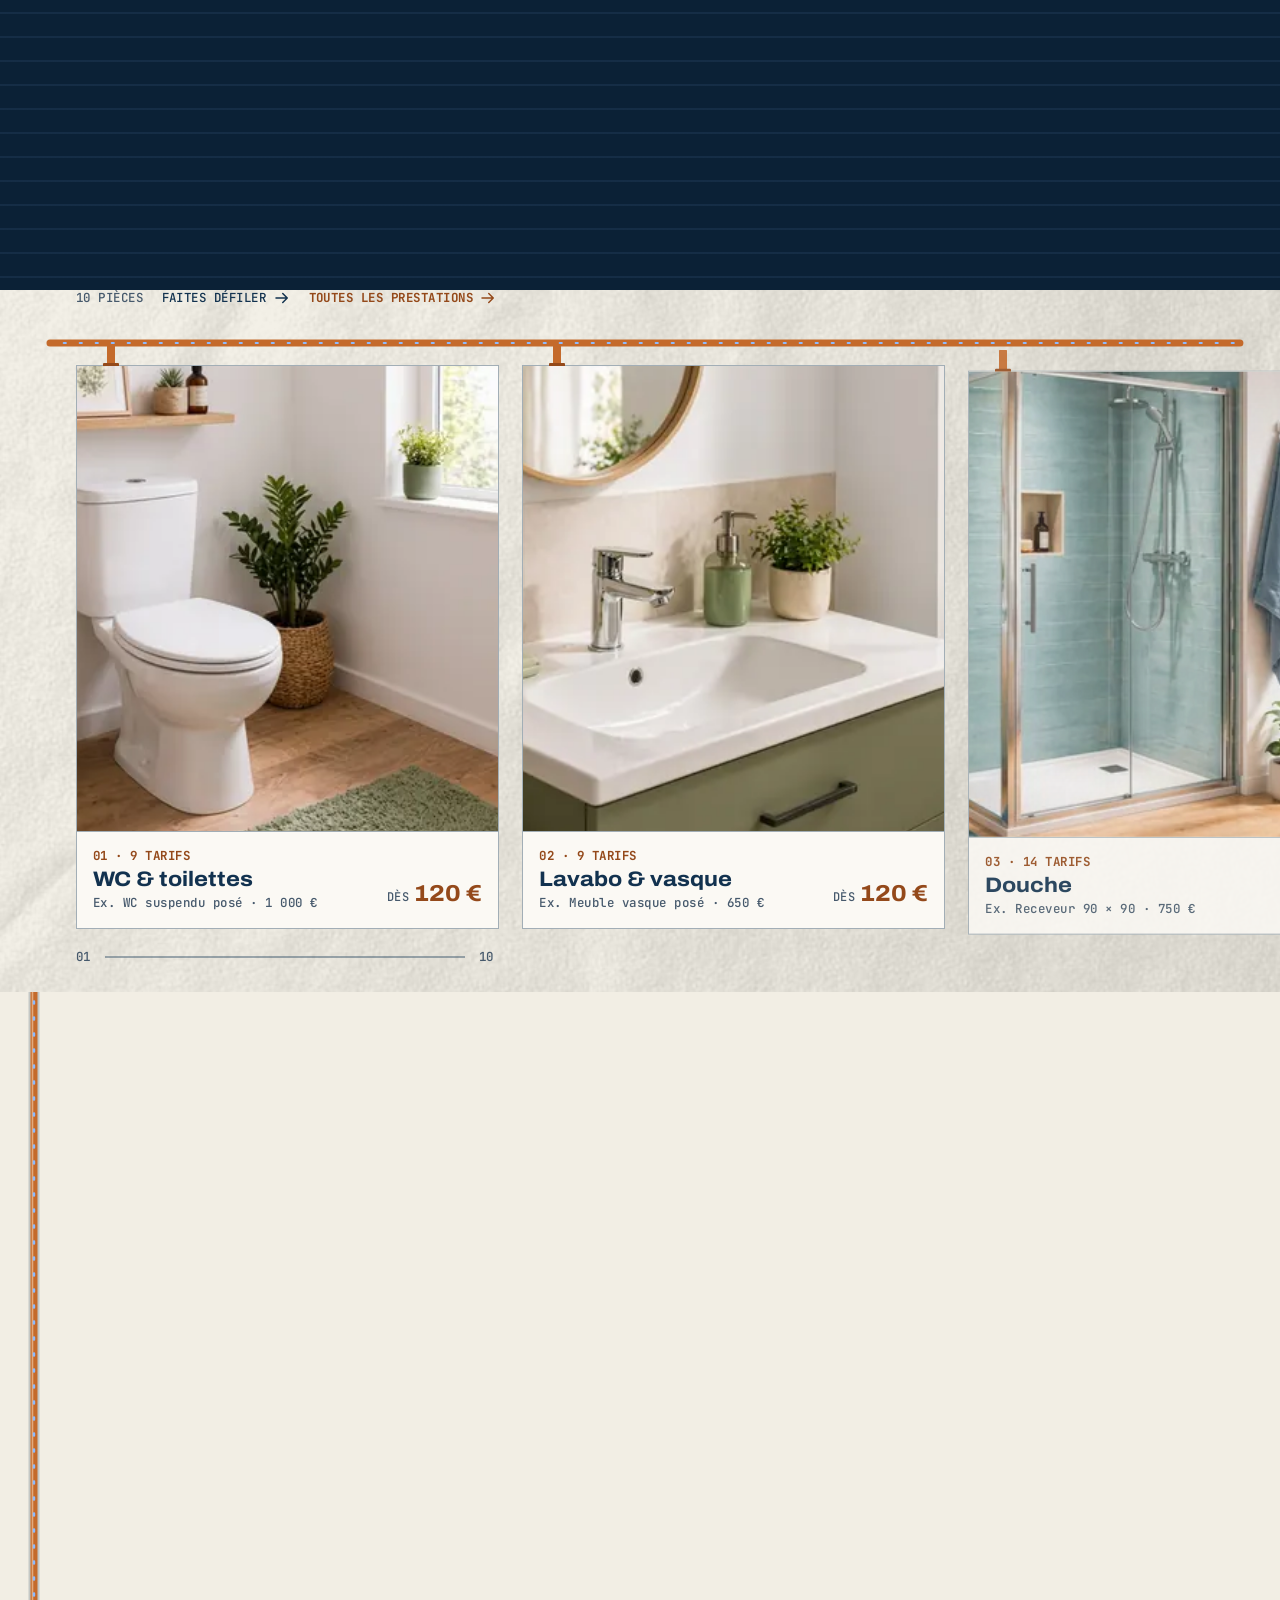
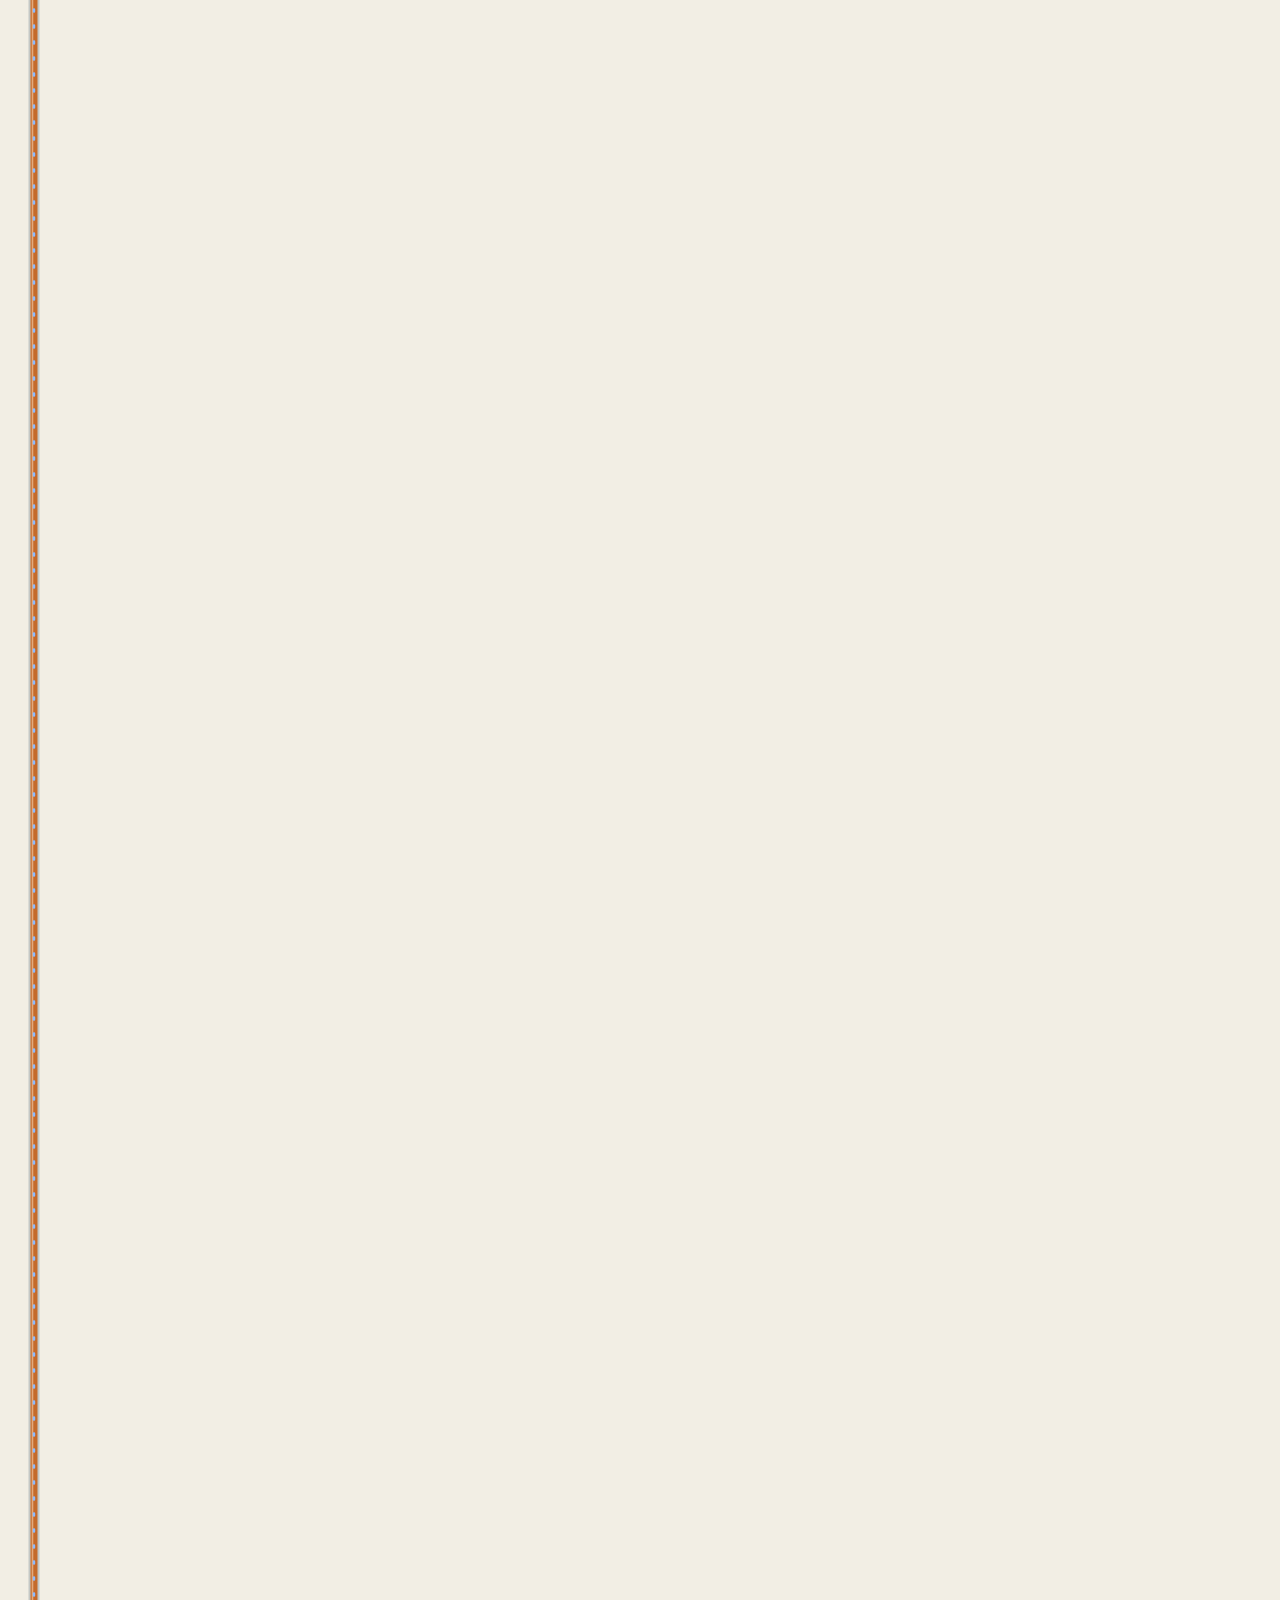
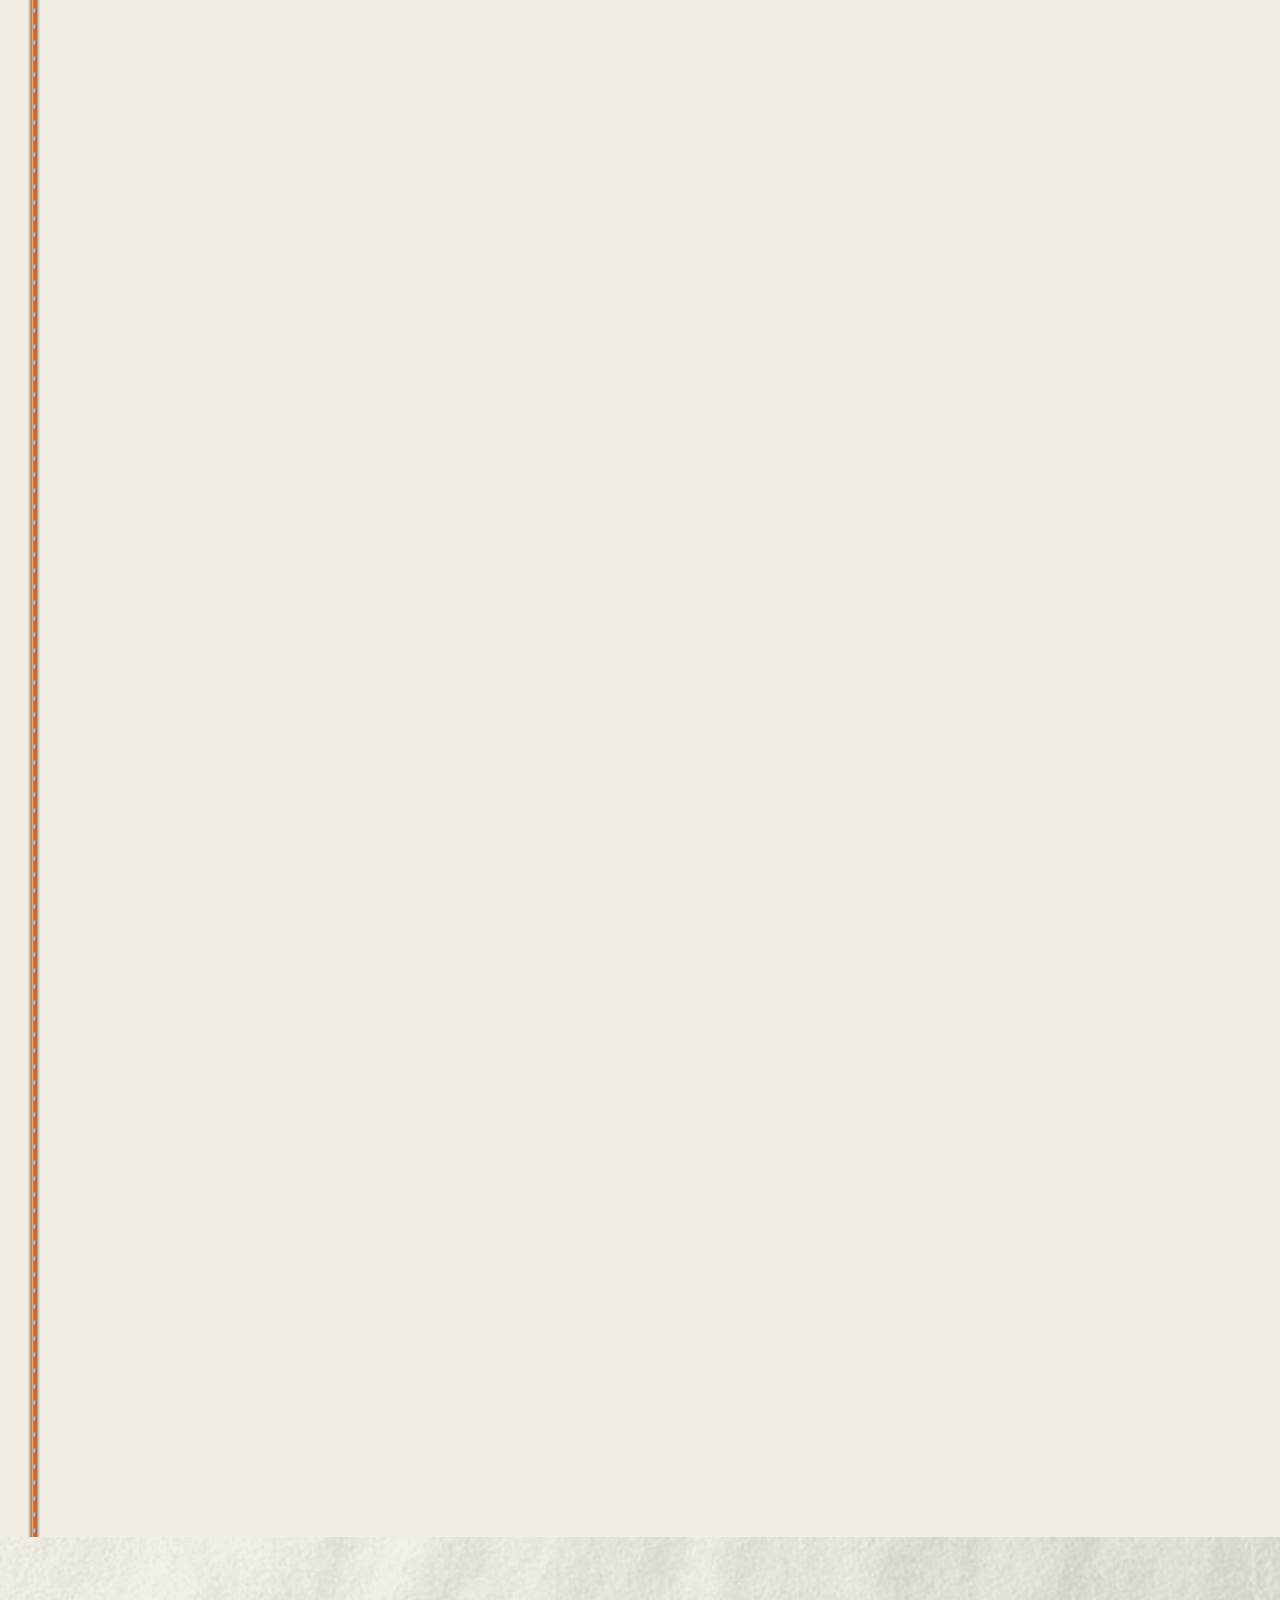
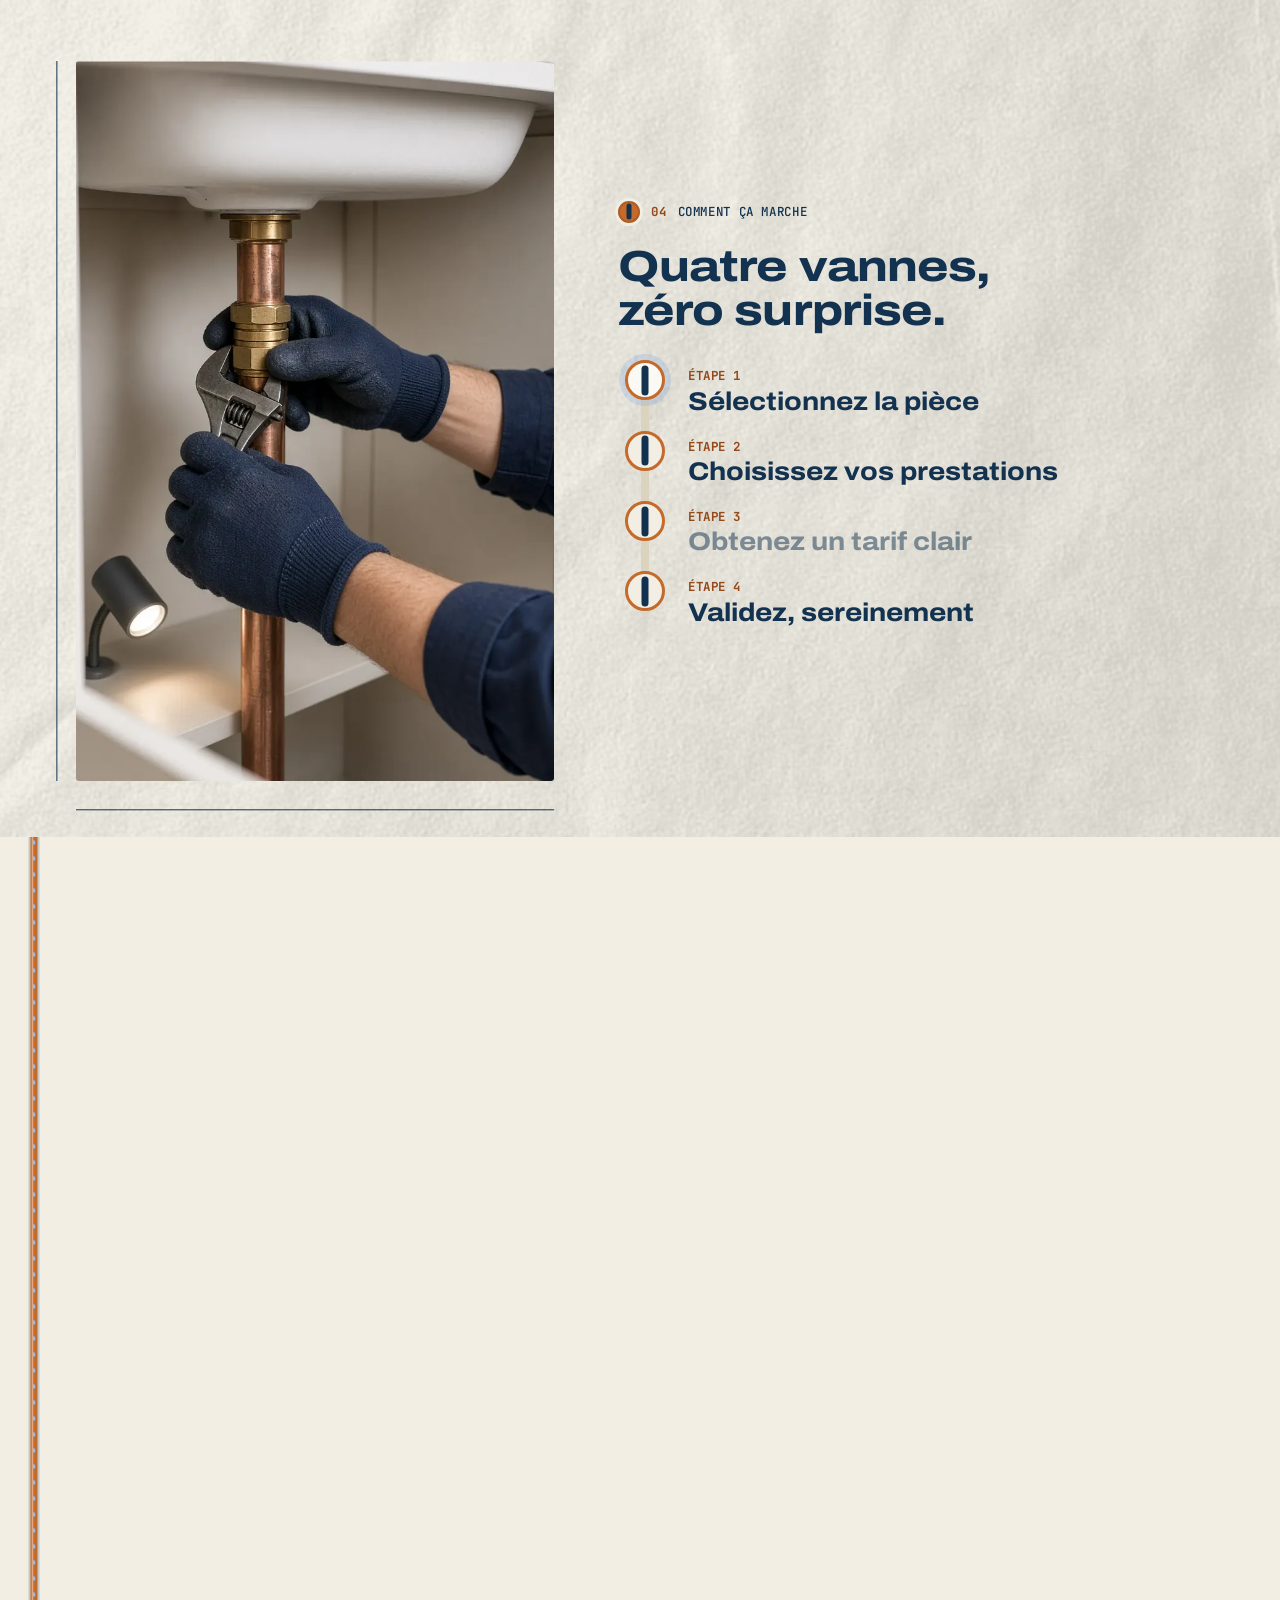
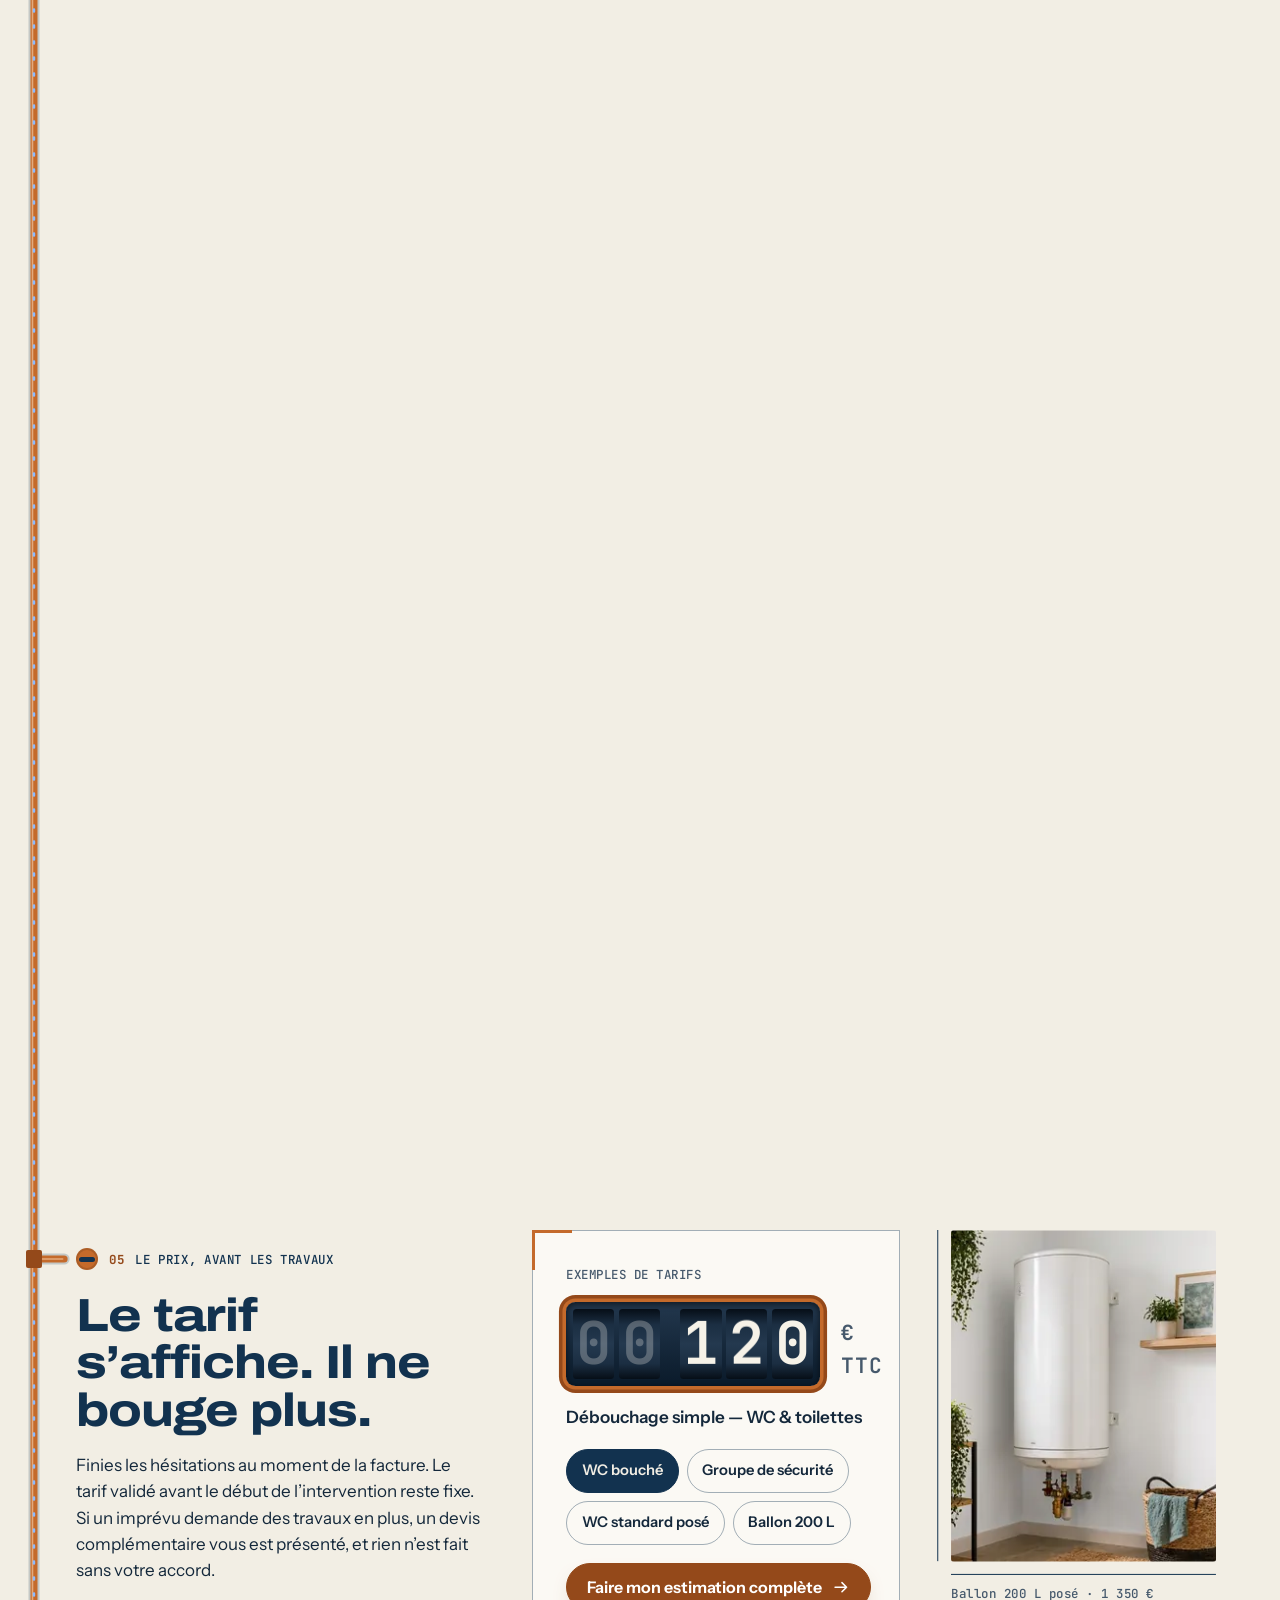
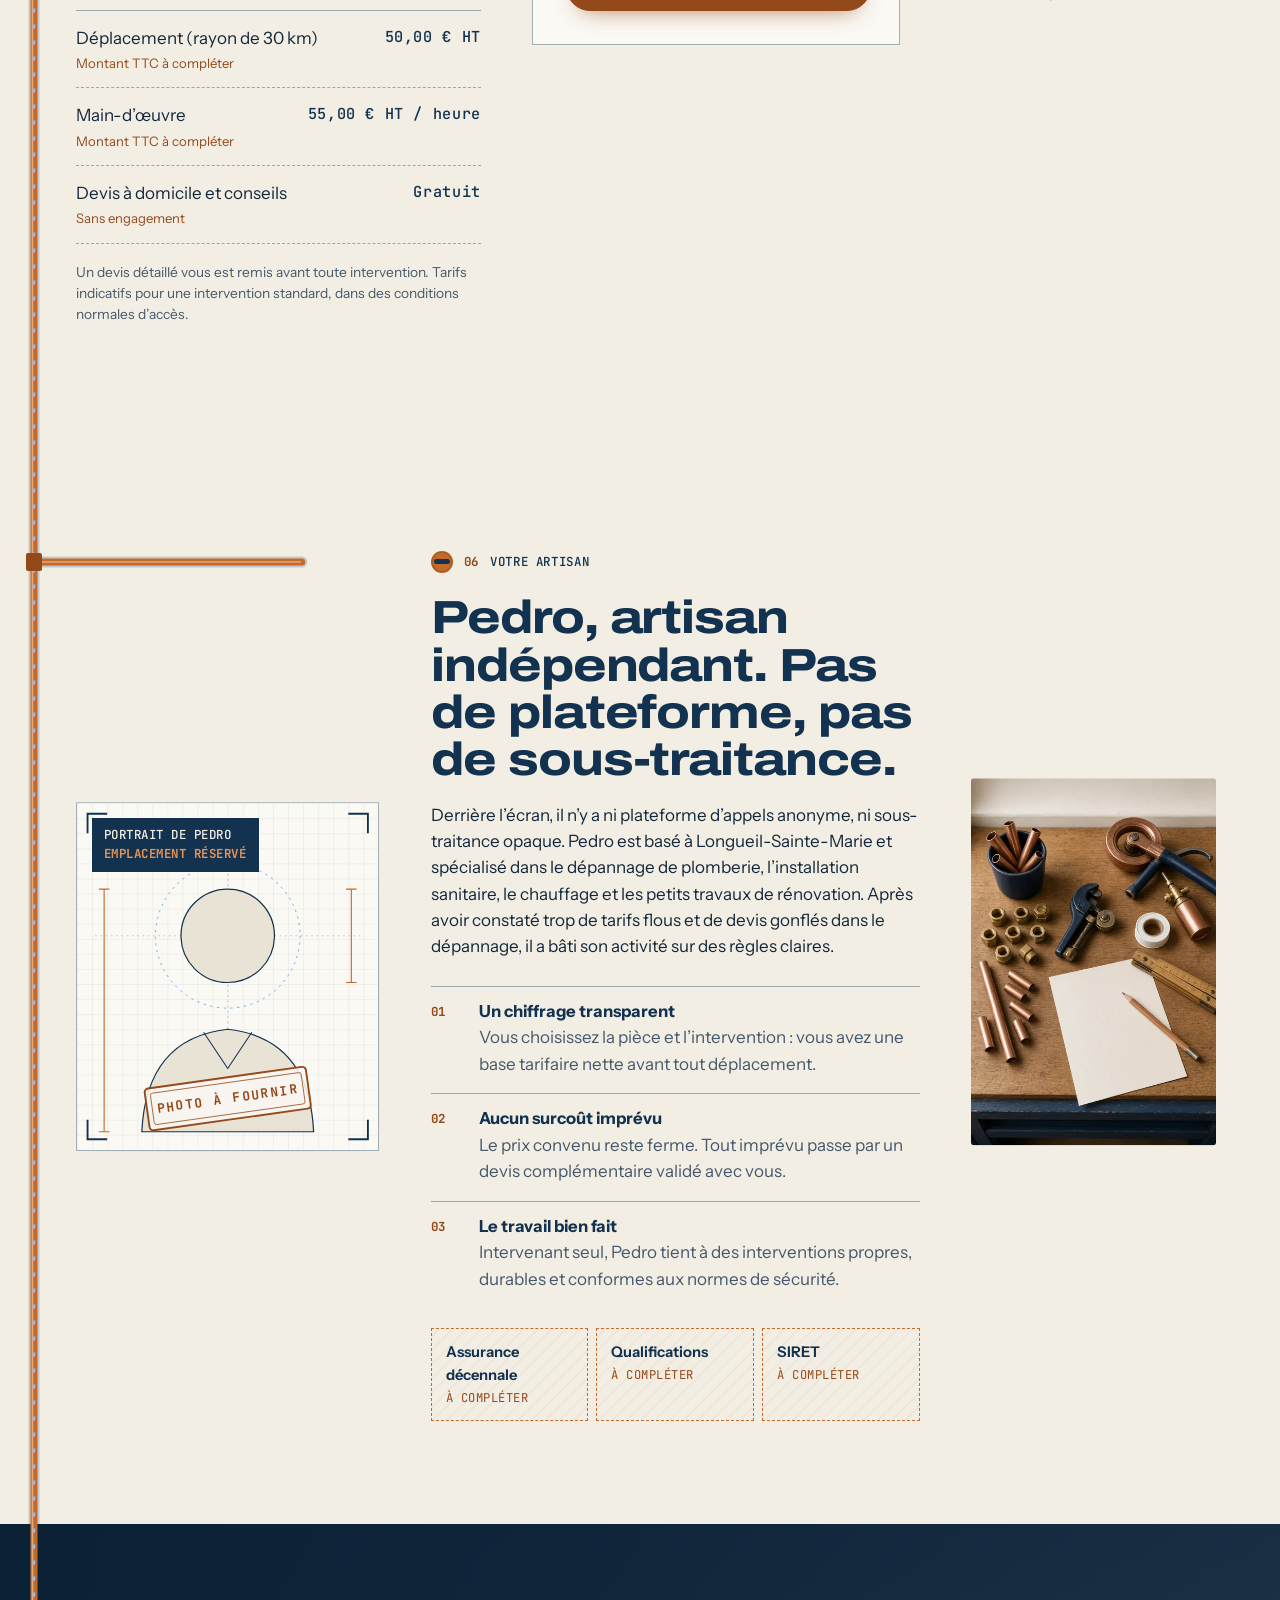
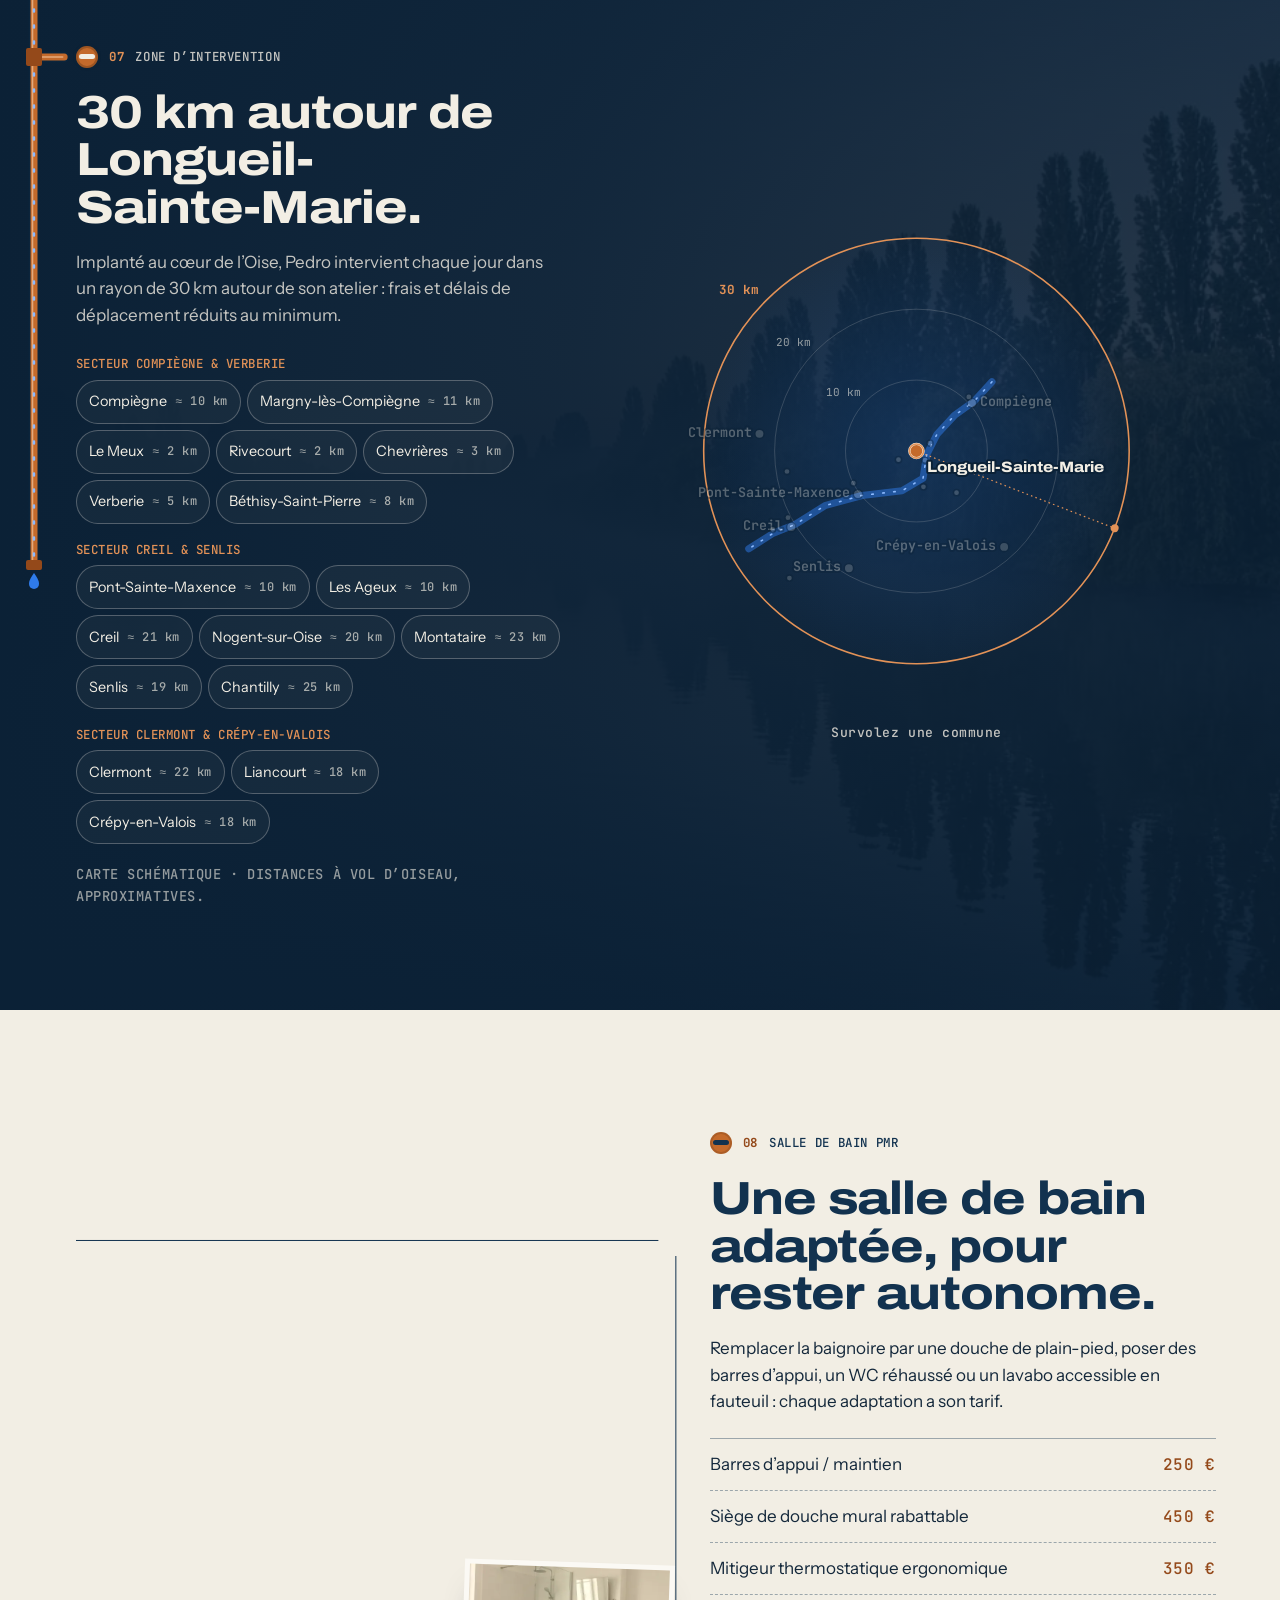
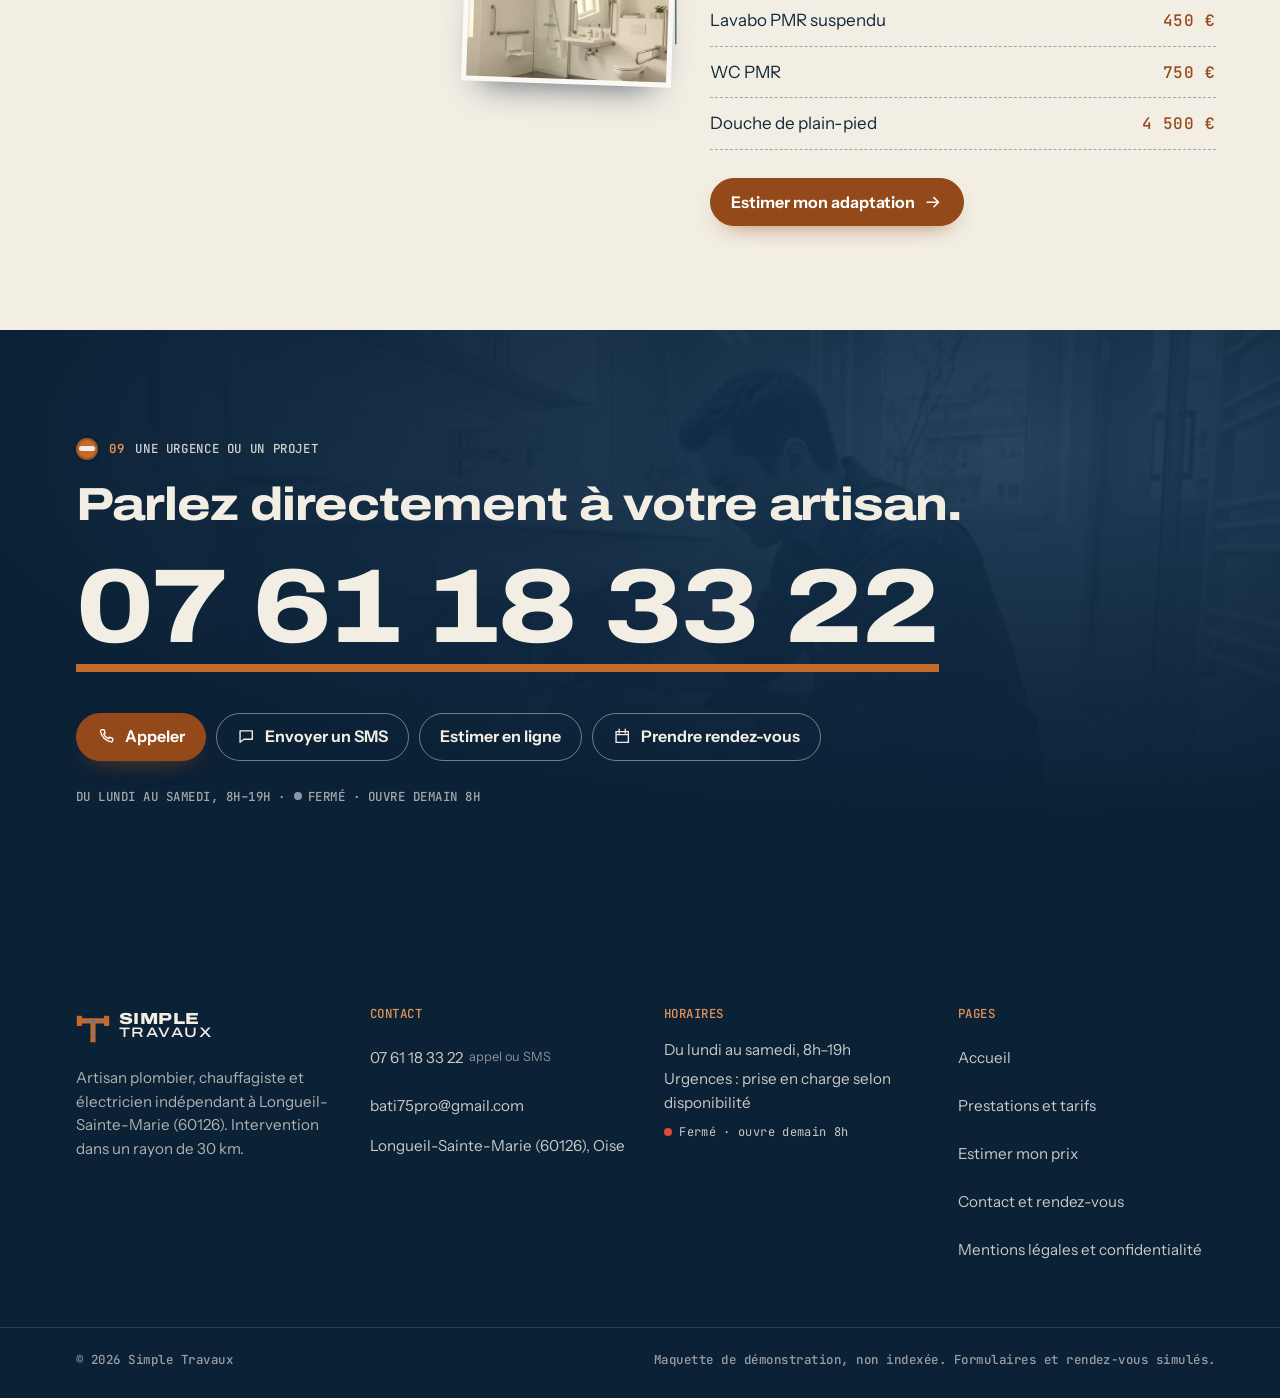
==== commit 481292eb: "Maquette v3 page Prestations" ====
--- a/index.html
+++ b/index.html
@@ -33,8 +33,8 @@
 <link rel="preload" href="assets/fonts/archivo-latin.woff2" as="font" type="font/woff2" crossorigin>
 <link rel="preload" href="assets/fonts/instrument-sans-latin.woff2" as="font" type="font/woff2" crossorigin>
 <link rel="preload" href="assets/fonts/jetbrains-mono-latin.woff2" as="font" type="font/woff2" crossorigin>
-<link rel="stylesheet" href="assets/css/style.css?v=2">
-<link rel="modulepreload" href="assets/js/main.js?v=2">
+<link rel="stylesheet" href="assets/css/style.css?v=3">
+<link rel="modulepreload" href="assets/js/main.js?v=3">
 </head>
 <body data-page="accueil">
 <div class="ouverture" data-ouverture aria-hidden="true">
@@ -58,6 +58,7 @@
 </a>
     <nav class="nav" aria-label="Navigation principale">
       <a class="nav__lien" href="index.html" aria-current="page"><span>Accueil</span></a>
+      <a class="nav__lien" href="prestations.html"><span>Prestations</span></a>
       <a class="nav__lien" href="estimation.html"><span>Estimer mon prix</span></a>
       <a class="nav__lien" href="contact.html"><span>Contact</span></a>
     </nav>
@@ -72,8 +73,9 @@
 <div class="menu" id="menu" data-menu-panneau hidden>
   <nav aria-label="Menu mobile">
     <a href="index.html" aria-current="page"><span class="mono">01</span>Accueil</a>
-    <a href="estimation.html"><span class="mono">02</span>Estimer mon prix</a>
-    <a href="contact.html"><span class="mono">03</span>Contact</a>
+    <a href="prestations.html"><span class="mono">02</span>Prestations</a>
+    <a href="estimation.html"><span class="mono">03</span>Estimer mon prix</a>
+    <a href="contact.html"><span class="mono">04</span>Contact</a>
   </nav>
   <a class="menu__tel" href="tel:+33761183322"><svg class="ico" viewBox="0 0 24 24" aria-hidden="true"><path d="M6.6 3.5h2.6l1.4 4.2-1.9 1.4a12 12 0 0 0 6.2 6.2l1.4-1.9 4.2 1.4v2.6a2 2 0 0 1-2.2 2A16.5 16.5 0 0 1 4.6 5.7a2 2 0 0 1 2-2.2Z" fill="none" stroke="currentColor" stroke-width="1.8" stroke-linejoin="round"/></svg>07 61 18 33 22</a>
   <p class="mono menu__horaires">Du lundi au samedi, 8h–19h</p>
@@ -266,7 +268,7 @@
     <p class="eyebrow" data-raccord><span class="vanne" aria-hidden="true"><i></i></span><span class="mono">03</span><span>Les pièces</span></p>
     <div class="horizontal__titres">
       <h2 class="titre-l titre-borne" data-split>Choisissez la pièce, le prix suit.</h2>
-      <p class="horizontal__aide mono"><span>10 pièces</span> <span class="horizontal__fleche">Faites défiler <svg class="ico" viewBox="0 0 24 24" aria-hidden="true"><path d="M4 12h15m-6-6 6 6-6 6" fill="none" stroke="currentColor" stroke-width="2" stroke-linecap="round" stroke-linejoin="round"/></svg></span></p>
+      <p class="horizontal__aide mono"><span>10 pièces</span> <span class="horizontal__fleche">Faites défiler <svg class="ico" viewBox="0 0 24 24" aria-hidden="true"><path d="M4 12h15m-6-6 6 6-6 6" fill="none" stroke="currentColor" stroke-width="2" stroke-linecap="round" stroke-linejoin="round"/></svg></span> <a class="horizontal__lien" href="prestations.html">Toutes les prestations <svg class="ico" viewBox="0 0 24 24" aria-hidden="true"><path d="M4 12h15m-6-6 6 6-6 6" fill="none" stroke="currentColor" stroke-width="2" stroke-linecap="round" stroke-linejoin="round"/></svg></a></p>
     </div>
   </div>
   <div class="horizontal__fenetre" data-fenetre>
@@ -650,6 +652,7 @@
       <p class="pied__titre mono">Pages</p>
       <ul class="pied__liste">
         <li><a href="index.html">Accueil</a></li>
+        <li><a href="prestations.html">Prestations et tarifs</a></li>
         <li><a href="estimation.html">Estimer mon prix</a></li>
         <li><a href="contact.html">Contact et rendez-vous</a></li>
         <li><a href="mentions-legales.html">Mentions légales et confidentialité</a></li>
@@ -663,7 +666,7 @@
 </footer>
 <nav class="barre" data-barre aria-label="Actions rapides">
   <a class="barre__btn barre__btn--tel" href="tel:+33761183322"><svg class="ico" viewBox="0 0 24 24" aria-hidden="true"><path d="M6.6 3.5h2.6l1.4 4.2-1.9 1.4a12 12 0 0 0 6.2 6.2l1.4-1.9 4.2 1.4v2.6a2 2 0 0 1-2.2 2A16.5 16.5 0 0 1 4.6 5.7a2 2 0 0 1 2-2.2Z" fill="none" stroke="currentColor" stroke-width="1.8" stroke-linejoin="round"/></svg><span>Appeler</span></a>
-  <a class="barre__btn barre__btn--cuivre" href="estimation.html">Estimer mon prix <svg class="ico" viewBox="0 0 24 24" aria-hidden="true"><path d="M4 12h15m-6-6 6 6-6 6" fill="none" stroke="currentColor" stroke-width="2" stroke-linecap="round" stroke-linejoin="round"/></svg></a>
+  <a class="barre__btn barre__btn--cuivre" href="estimation.html"><span data-barre-estim-texte>Estimer mon prix</span> <svg class="ico" viewBox="0 0 24 24" aria-hidden="true"><path d="M4 12h15m-6-6 6 6-6 6" fill="none" stroke="currentColor" stroke-width="2" stroke-linecap="round" stroke-linejoin="round"/></svg></a>
 </nav>
 <div class="vidange" data-vidange aria-hidden="true"><svg class="vidange__vague" viewBox="0 0 1200 60" preserveAspectRatio="none"><path d="M0 30 Q150 0 300 30 T600 30 T900 30 T1200 30 V60 H0Z"/></svg><div class="vidange__eau"></div></div>
 <div class="curseur" data-curseur aria-hidden="true"><span class="curseur__h"></span><span class="curseur__v"></span><span class="curseur__rond"></span><span class="curseur__coord mono" data-curseur-coord></span><span class="curseur__label mono" data-curseur-label></span></div>
@@ -674,6 +677,6 @@
 <script src="assets/vendor/gsap/SplitText.min.js" defer></script>
 <script src="assets/vendor/gsap/DrawSVGPlugin.min.js" defer></script>
 <script src="assets/vendor/lenis/lenis.min.js" defer></script>
-<script type="module" src="assets/js/main.js?v=2"></script>
+<script type="module" src="assets/js/main.js?v=3"></script>
 </body>
 </html>
--- a/assets/css/style.css
+++ b/assets/css/style.css
@@ -68,6 +68,7 @@
   content: ''; position: fixed; inset: 0; z-index: -1; pointer-events: none;
   background: url(../img/texture-papier.webp) center / cover; opacity: .13;
 }
+[hidden] { display: none !important; }
 img, svg, canvas, video { display: block; max-width: 100%; }
 img { height: auto; }
 a { color: inherit; text-decoration-thickness: 1px; text-underline-offset: .18em; }
@@ -899,3 +900,245 @@
   .etapes__visuel img { aspect-ratio: 4 / 3; }
 }
 .planche__photo-legende { white-space: nowrap; overflow: hidden; text-overflow: ellipsis; }
+
+/* =========================================================
+   Page Prestations : le collecteur, le diagnostic, le catalogue
+   ========================================================= */
+.horizontal__lien { display: inline-flex; align-items: center; gap: 6px; color: var(--cuivre-fonce); font-weight: 700; text-decoration: none; }
+.horizontal__lien .ico { width: 18px; height: 18px; }
+.horizontal__lien:hover { text-decoration: underline; text-underline-offset: .25em; }
+.horizontal__aide { flex-wrap: wrap; }
+a.puce { display: inline-flex; align-items: center; text-decoration: none; color: var(--encre); }
+a.puce:hover { background: var(--encre); color: var(--papier); border-color: var(--encre); }
+
+.pr-hero { padding: calc(var(--entete-h) + clamp(36px, 7vh, 84px)) 0 var(--section-y); }
+.pr-hero__haut { display: grid; gap: 28px clamp(24px, 4vw, 64px); align-items: end; }
+@media (min-width: 760px) { .pr-hero__haut { grid-template-columns: minmax(0, 1fr) auto; } }
+.pr-hero__tete { max-width: 1000px; padding-bottom: clamp(24px, 4vh, 48px); }
+.pr-hero__tete .lead { margin-top: clamp(16px, 2.6vh, 26px); }
+
+/* ---------- Le collecteur ---------- */
+.collecteur { --barre: 20px; position: relative; margin-top: -10px; padding-top: calc(var(--barre) / 2); }
+.collecteur__barre { position: absolute; left: 0; right: 0; top: 0; height: var(--barre); border-radius: calc(var(--barre) / 2); background: linear-gradient(180deg, #E8A06A 0%, var(--cuivre) 38%, var(--cuivre-fonce) 100%); box-shadow: inset 0 -2px 0 rgba(0, 0, 0, .14), 0 10px 18px -10px rgba(148, 73, 26, .7); z-index: 2; transform-origin: left center; }
+.collecteur__eau { position: absolute; left: 6px; top: 6px; height: calc(var(--barre) - 12px); width: 0; border-radius: 4px; background: repeating-linear-gradient(90deg, var(--eau-claire) 0 7px, rgba(141, 187, 255, .25) 7px 20px); background-size: 20px 100%; animation: flux-barre .9s linear infinite; transition: width .8s var(--sortie), height .8s var(--sortie); }
+.collecteur__bouchon { position: absolute; right: -6px; top: -5px; width: 16px; height: calc(var(--barre) + 10px); border-radius: 3px; background: var(--cuivre-fonce); }
+.collecteur__mano { --mano-w: 160px; position: relative; z-index: 3; display: flex; align-items: flex-end; gap: 18px; margin-right: clamp(24px, 6vw, 110px); }
+.mano__boite { width: var(--mano-w); flex: none; }
+.mano { display: block; width: 100%; height: auto; overflow: visible; }
+.mano__tige { fill: var(--cuivre-fonce); }
+.mano__bague { fill: var(--cuivre); }
+.mano__cadran { fill: var(--blanc); stroke: var(--cuivre-fonce); stroke-width: 2; }
+.mano__zone { fill: none; stroke: rgba(47, 123, 234, .22); stroke-width: 7; }
+.mano__graduations path { stroke: var(--encre); stroke-width: 1.2; }
+.mano__graduations .mano__majeure { stroke-width: 2.2; }
+.mano__graduations text { font-family: var(--f-mono); font-size: 11px; font-weight: 600; fill: var(--encre); }
+.mano__unite { font-family: var(--f-mono); font-size: 10.5px; font-weight: 600; letter-spacing: .14em; fill: var(--texte-doux); }
+.mano__aiguille path { fill: var(--eau-chaude); }
+.mano__aiguille circle { fill: var(--encre); }
+.mano__verre { fill: rgba(255, 255, 255, .06); stroke: rgba(255, 255, 255, .7); stroke-width: 1.5; }
+.collecteur__lecture { padding-bottom: 38px; color: var(--texte-doux); text-transform: none; text-align: right; }
+.collecteur__lecture b { display: block; font-family: var(--f-titre); font-stretch: 118%; font-weight: 800; font-size: clamp(2rem, 3vw, 2.8rem); line-height: .95; color: var(--encre); letter-spacing: -.01em; }
+.collecteur__piquages { position: relative; display: grid; grid-template-columns: repeat(6, minmax(0, 1fr)); gap: 0 clamp(8px, 1.4vw, 22px); padding-inline: clamp(8px, 2vw, 32px); }
+.piquage { position: relative; display: grid; justify-items: center; align-content: start; padding: 0 0 6px; border: 0; background: none; color: var(--encre); text-align: center; cursor: pointer; font: inherit; -webkit-tap-highlight-color: transparent; }
+.piquage__tube { position: relative; width: 14px; height: clamp(38px, 6vh, 64px); background: linear-gradient(90deg, var(--cuivre-fonce), #E8A06A 45%, var(--cuivre) 70%, var(--cuivre-fonce)); overflow: hidden; }
+.piquage__tube::before { content: ''; position: absolute; left: -4px; right: -4px; top: 0; height: 9px; background: var(--cuivre-fonce); }
+.piquage__tube i { position: absolute; left: 4px; right: 4px; top: 0; bottom: 0; background: repeating-linear-gradient(180deg, var(--eau-claire) 0 6px, transparent 6px 16px); background-size: 100% 16px; opacity: 0; transition: opacity .35s; animation: flux-tube .7s linear infinite; }
+.piquage__vanne { position: relative; width: 62px; height: 62px; margin-top: -2px; border-radius: 50%; border: 4px solid var(--cuivre); background: var(--blanc); box-shadow: 0 0 0 4px var(--papier), 0 14px 26px -16px rgba(11, 33, 54, .8); transition: border-color .3s, box-shadow .3s, background-color .3s; }
+.piquage__vanne::after { content: ''; position: absolute; left: 50%; top: 50%; width: 10px; height: 10px; margin: -5px 0 0 -5px; border-radius: 50%; background: var(--cuivre-fonce); }
+.piquage__poignee { position: absolute; left: 50%; top: 50%; width: 46px; height: 10px; margin: -5px 0 0 -23px; border-radius: 6px; background: var(--encre); transform: rotate(0deg); transition: transform .7s cubic-bezier(.34, 1.56, .64, 1), background-color .3s; }
+.piquage__txt { display: grid; gap: 3px; margin-top: 14px; }
+.piquage__num { color: var(--cuivre-fonce); font-weight: 700; }
+.piquage__nom { font-family: var(--f-titre); font-stretch: 112%; font-weight: 740; font-size: clamp(1rem, .9vw + .6rem, 1.3rem); line-height: 1.1; }
+.piquage__info { color: var(--texte-doux); text-transform: none; }
+.piquage:hover .piquage__vanne { border-color: var(--encre); }
+.piquage:hover .piquage__poignee { transform: rotate(18deg); }
+.piquage:focus-visible { outline: none; }
+.piquage:focus-visible .piquage__vanne { box-shadow: 0 0 0 4px var(--papier), 0 0 0 7px var(--eau-froide); }
+.piquage[aria-selected="true"] .piquage__tube i { opacity: 1; }
+.piquage[aria-selected="true"] .piquage__vanne { border-color: var(--eau-froide); box-shadow: 0 0 0 4px var(--papier), 0 0 0 10px rgba(47, 123, 234, .16), 0 14px 26px -16px rgba(11, 33, 54, .8); }
+.piquage[aria-selected="true"] .piquage__poignee { transform: rotate(90deg); background: var(--eau-froide); }
+.piquage[aria-selected="true"] .piquage__nom { color: var(--cuivre-fonce); }
+.giclee { position: fixed; left: 0; top: 0; width: 7px; height: 9px; border-radius: 50% 50% 50% 50% / 60% 60% 40% 40%; background: var(--eau-froide); pointer-events: none; z-index: 80; }
+@keyframes flux-barre { to { background-position: 20px 0; } }
+@keyframes flux-tube { to { background-position: 0 16px; } }
+
+/* colonne montante sur téléphone */
+@media (max-width: 759px) {
+  .collecteur { --barre: 16px; padding-top: 0; margin-top: -8px; }
+  .collecteur__mano { --mano-w: 112px; flex-direction: row-reverse; justify-content: flex-end; margin-right: 0; gap: 14px; }
+  .collecteur__lecture { padding-bottom: 18px; text-align: left; }
+  .mano__graduations text { display: none; }
+  .collecteur__barre { left: 48px; right: auto; top: 0; bottom: 8px; width: var(--barre); height: auto; transform-origin: center top; }
+  .collecteur__eau { left: 4px; top: 6px; width: calc(var(--barre) - 8px); height: 0; background: repeating-linear-gradient(180deg, var(--eau-claire) 0 7px, rgba(141, 187, 255, .25) 7px 20px); background-size: 100% 20px; animation-name: flux-tube-v; }
+  .collecteur__bouchon { right: -5px; left: -5px; top: auto; bottom: -6px; width: auto; height: 14px; }
+  .collecteur__piquages { grid-template-columns: 1fr; gap: 8px; padding: 18px 0 0 56px; }
+  .piquage { grid-template-columns: auto auto 1fr; justify-items: start; align-items: center; text-align: left; min-height: 72px; padding: 0; }
+  .piquage__tube { width: 24px; height: 14px; background: linear-gradient(180deg, var(--cuivre-fonce), #E8A06A 45%, var(--cuivre) 70%, var(--cuivre-fonce)); }
+  .piquage__tube::before { left: 0; right: auto; top: -4px; bottom: -4px; width: 8px; height: auto; }
+  .piquage__tube i { left: 0; right: 0; top: 4px; bottom: 4px; background: repeating-linear-gradient(90deg, var(--eau-claire) 0 6px, transparent 6px 16px); background-size: 16px 100%; animation-name: flux-tube-h; }
+  .piquage__vanne { width: 52px; height: 52px; margin: 0 0 0 -2px; }
+  .piquage__poignee { width: 38px; height: 9px; margin: -4.5px 0 0 -19px; transform: rotate(90deg); }
+  .piquage:hover .piquage__poignee { transform: rotate(72deg); }
+  .piquage[aria-selected="true"] .piquage__poignee { transform: rotate(0deg); }
+  .piquage__txt { margin: 0 0 0 14px; }
+}
+@keyframes flux-tube-v { to { background-position: 0 20px; } }
+@keyframes flux-tube-h { to { background-position: 16px 0; } }
+
+/* ---------- Fiches métier ---------- */
+.fiches { margin-top: clamp(26px, 5vh, 56px); }
+.fiche { position: relative; display: grid; gap: clamp(24px, 4vw, 64px); align-items: center; padding: clamp(18px, 2.6vw, 36px); background: var(--blanc); border: 1px solid var(--trait-fort); box-shadow: 0 34px 70px -48px rgba(11, 33, 54, .6); }
+.fiche::before { content: ''; position: absolute; left: -1px; top: -1px; width: 44px; height: 44px; border-left: 3px solid var(--cuivre); border-top: 3px solid var(--cuivre); pointer-events: none; }
+@media (min-width: 900px) { .fiche { grid-template-columns: minmax(0, 1fr) minmax(0, 1.05fr); } }
+.fiche__visuel { position: relative; overflow: hidden; border-radius: 3px; background: var(--papier-2); }
+.fiche__visuel img { width: 100%; aspect-ratio: 4 / 3; object-fit: cover; }
+.fiche__visuel figcaption { position: absolute; left: 12px; bottom: 12px; padding: 6px 10px; background: var(--encre); color: var(--papier); }
+.fiche__num { color: var(--cuivre-fonce); font-weight: 700; }
+.fiche__titre { margin-top: 8px; }
+.fiche__intro { margin-top: 12px; color: var(--texte-doux); max-width: 34em; }
+.fiche__prix { display: flex; align-items: center; gap: 14px; margin-top: 20px; }
+.fiche__prix > .mono { color: var(--texte-doux); }
+.compteur--fiche { font-size: clamp(1.6rem, 2.3vw, 2.2rem); }
+.fiche__vedettes { margin-top: 20px; display: grid; }
+.fiche__vedettes li { display: flex; align-items: baseline; gap: 10px; padding: 9px 0; }
+.fiche__vedettes li > span { min-width: 0; }
+.fiche__vedettes em { font-style: normal; color: var(--texte-doux); text-transform: none; margin-left: 4px; }
+.fiche__vedettes i { flex: 1 1 24px; min-width: 24px; border-bottom: 2px dotted var(--trait-fort); transform: translateY(-4px); }
+.fiche__vedettes b { color: var(--cuivre-fonce); white-space: nowrap; font-size: .98rem; text-transform: none; }
+.fiche__pieces { display: flex; flex-wrap: wrap; gap: 6px; margin-top: 16px; }
+.fiche__actions { display: flex; flex-wrap: wrap; gap: 10px; margin-top: 24px; }
+
+/* ---------- Diagnostic ---------- */
+.diag { padding: var(--section-y) 0; overflow: hidden; }
+.diag__grille { display: grid; gap: clamp(32px, 4vw, 72px); align-items: start; }
+@media (min-width: 1040px) { .diag__grille { grid-template-columns: minmax(0, 1fr) minmax(0, 1fr); } }
+@media (min-width: 1040px) and (min-height: 760px) { .diag__tete { position: sticky; top: calc(var(--entete-h) + 32px); } }
+.diag__lead { margin-top: 16px; color: rgba(242, 238, 228, .8); max-width: 34em; }
+.symptomes { display: grid; grid-template-columns: repeat(auto-fill, minmax(136px, 1fr)); gap: 10px; margin-top: 28px; }
+.symptome { display: grid; justify-items: start; align-content: start; gap: 8px; min-height: 124px; padding: 16px; border: 1.5px solid rgba(242, 238, 228, .22); border-radius: 6px; background: rgba(242, 238, 228, .04); color: var(--papier); text-align: left; cursor: pointer; font: inherit; transition: background-color .3s, border-color .3s, color .3s, transform .3s; }
+.symptome:hover { border-color: rgba(242, 238, 228, .62); }
+.symptome[aria-pressed="true"] { background: var(--papier); color: var(--encre-2); border-color: var(--papier); }
+.picto { width: 46px; height: 46px; fill: none; stroke: currentColor; stroke-width: 1.9; stroke-linecap: round; stroke-linejoin: round; color: var(--cuivre-clair); overflow: visible; }
+.symptome[aria-pressed="true"] .picto { color: var(--cuivre-fonce); }
+.symptome__nom { font-family: var(--f-titre); font-stretch: 112%; font-weight: 720; font-size: 1.06rem; line-height: 1.15; }
+.symptome__n { color: rgba(242, 238, 228, .66); text-transform: none; }
+.symptome[aria-pressed="true"] .symptome__n { color: var(--texte-doux); }
+.pi-goutte, .pi-tourbillon, .pi-thermo, .pi-chaleur, .pi-eclair { transform-box: fill-box; }
+.pi-tourbillon { transform-origin: 50% 50%; }
+.pi-thermo { transform-origin: 50% 100%; }
+.picto--changer { transform-origin: 50% 50%; }
+.symptome:hover .pi-goutte, .symptome[aria-pressed="true"] .pi-goutte { animation: pi-goutte 1.5s ease-in infinite; }
+.symptome:hover .pi-tourbillon, .symptome[aria-pressed="true"] .pi-tourbillon { animation: pi-tourne 1.8s linear infinite; }
+.symptome:hover .pi-thermo, .symptome[aria-pressed="true"] .pi-thermo { animation: pi-thermo 2s ease-in-out infinite; }
+.symptome:hover .pi-chaleur, .symptome[aria-pressed="true"] .pi-chaleur { animation: pi-chaleur 1.6s ease-out infinite; }
+.symptome:hover .pi-eclair, .symptome[aria-pressed="true"] .pi-eclair { animation: pi-eclair 1.8s ease-in-out infinite; }
+.symptome:hover .picto--changer, .symptome[aria-pressed="true"] .picto--changer { animation: pi-tourne 3s linear infinite; }
+.symptome:hover .picto--adapter, .symptome[aria-pressed="true"] .picto--adapter { animation: pi-avance 1.6s ease-in-out infinite; }
+@keyframes pi-goutte { 0% { transform: translateY(-4px); opacity: 0; } 30% { opacity: 1; } 80% { transform: translateY(5px); opacity: 1; } 100% { transform: translateY(8px); opacity: 0; } }
+@keyframes pi-tourne { to { transform: rotate(360deg); } }
+@keyframes pi-thermo { 0%, 100% { transform: scaleY(1); } 50% { transform: scaleY(.25); } }
+@keyframes pi-chaleur { 0% { transform: translateY(4px); opacity: 0; } 45% { opacity: 1; } 100% { transform: translateY(-5px); opacity: 0; } }
+@keyframes pi-eclair { 0%, 100% { opacity: 1; } 50% { opacity: .35; } }
+@keyframes pi-avance { 0%, 100% { transform: translateX(0); } 50% { transform: translateX(3px); } }
+.diag__visuel { position: relative; overflow: hidden; border-radius: 4px; background: var(--encre-3); }
+.diag__visuel img { width: 100%; aspect-ratio: 16 / 10; object-fit: cover; }
+.diag__tampon { position: absolute; left: 16px; top: 16px; padding: 7px 12px; background: var(--cuivre-fonce); color: #fff; transform: rotate(-3deg); box-shadow: 0 10px 20px -12px rgba(0, 0, 0, .8); }
+.diag__panneau { margin-top: 20px; }
+.diag__resume { font-family: var(--f-titre); font-stretch: 112%; font-weight: 720; font-size: clamp(1.15rem, 1.2vw + .7rem, 1.5rem); line-height: 1.2; min-height: 1.2em; }
+.diag__resume .mono { display: block; margin-top: 6px; font-family: var(--f-mono); font-stretch: 100%; font-size: .8rem; font-weight: 500; color: rgba(242, 238, 228, .72); }
+.diag__liste { display: grid; gap: 6px; margin-top: 14px; }
+.diag__liste li { display: grid; grid-template-columns: minmax(0, 1fr) auto 44px; align-items: center; gap: 12px; min-height: 60px; padding: 8px 8px 8px 14px; border: 1px solid rgba(242, 238, 228, .16); border-radius: 4px; background: rgba(242, 238, 228, .04); }
+.diag__liste li.ajoutee { border-color: rgba(141, 187, 255, .55); background: rgba(47, 123, 234, .12); }
+.diag__nom { display: grid; gap: 2px; min-width: 0; }
+.diag__nom b { font-weight: 650; line-height: 1.25; }
+.diag__nom small { font-family: var(--f-mono); font-size: .75rem; color: rgba(242, 238, 228, .62); text-transform: uppercase; letter-spacing: .04em; }
+.diag__prix { font-family: var(--f-mono); font-weight: 650; color: var(--cuivre-clair); white-space: nowrap; }
+.diag__actions { display: flex; flex-wrap: wrap; gap: 10px; margin-top: 18px; }
+.diag .cat-ajout { border-color: rgba(242, 238, 228, .35); color: var(--papier); }
+.diag .cat-ajout:hover { border-color: var(--papier); }
+
+/* ---------- Catalogue ---------- */
+.cat { padding: var(--section-y) 0; }
+.cat__tete .lead { margin-top: 16px; }
+.cat__filtres { position: sticky; top: var(--entete-h); z-index: 20; display: flex; flex-wrap: wrap; align-items: center; gap: 10px 18px; margin-top: 28px; padding: 12px 0; background: rgba(242, 238, 228, .97); border-bottom: 1px solid var(--trait-fort); }
+.cat__vannes { display: flex; flex-wrap: wrap; gap: 8px; }
+.cat-vanne { display: inline-flex; align-items: center; gap: 10px; min-height: 48px; padding: 0 16px 0 8px; border: 1.5px solid var(--trait-fort); border-radius: 999px; background: transparent; color: var(--encre); font: inherit; font-weight: 650; font-size: .95rem; cursor: pointer; transition: border-color .25s, background-color .25s, opacity .25s; }
+.cat-vanne:hover { border-color: var(--encre); }
+.cat-vanne__corps { position: relative; flex: none; width: 32px; height: 32px; border-radius: 50%; border: 3px solid var(--cuivre); background: var(--blanc); transition: background-color .3s, border-color .3s; }
+.cat-vanne__corps i { position: absolute; left: 50%; top: 50%; width: 20px; height: 5px; margin: -2.5px 0 0 -10px; border-radius: 3px; background: var(--encre); transform: rotate(90deg); transition: transform .55s cubic-bezier(.34, 1.56, .64, 1), background-color .3s; }
+.cat-vanne[aria-pressed="true"] .cat-vanne__corps { background: var(--eau-froide); border-color: var(--eau-froide); }
+.cat-vanne[aria-pressed="true"] .cat-vanne__corps i { transform: rotate(0deg); background: #fff; }
+.cat-vanne[aria-pressed="false"] { color: var(--texte-doux); border-style: dashed; }
+.cat-vanne__n { color: var(--texte-doux); text-transform: none; }
+.cat__recherche { flex: 1 1 220px; max-width: 380px; display: flex; align-items: center; gap: 8px; min-height: 48px; padding: 0 16px; border: 1.5px solid var(--trait-fort); border-radius: 999px; background: #fff; color: var(--texte-doux); }
+.cat__recherche .ico { width: 20px; height: 20px; flex: none; }
+.cat__recherche input { flex: 1; min-width: 0; min-height: 44px; border: 0; outline: none; background: transparent; font: inherit; color: var(--texte); }
+.cat__recherche:focus-within { border-color: var(--eau-froide); box-shadow: 0 0 0 3px rgba(47, 123, 234, .2); }
+.cat__compte { margin-left: auto; color: var(--texte-doux); text-transform: none; }
+.cat__familles { display: grid; gap: clamp(30px, 5vh, 56px); margin-top: clamp(26px, 4vh, 44px); }
+.famille { scroll-margin-top: calc(var(--entete-h) + 96px); border-top: 2px solid var(--encre); padding-top: 18px; }
+.famille[hidden] { display: none; }
+.famille__tete { display: flex; align-items: center; gap: 18px; }
+.famille__img { flex: none; width: clamp(88px, 11vw, 150px); aspect-ratio: 4 / 3; overflow: hidden; border-radius: 3px; background: var(--papier-2); }
+.famille__img img { width: 100%; height: 100%; object-fit: cover; }
+.famille__titres { display: grid; gap: 4px; }
+.famille__num { color: var(--cuivre-fonce); font-weight: 700; }
+.famille__corps { margin-top: 16px; min-width: 0; }
+.famille__sous { display: flex; flex-wrap: wrap; align-items: baseline; gap: 2px 12px; margin: 22px 0 8px; font-family: var(--f-texte); font-size: .95rem; font-weight: 500; color: var(--texte-doux); }
+.famille__sous h4 { margin: 0; color: var(--encre); font-weight: 700; }
+.famille__piece:first-child .famille__sous { margin-top: 0; }
+.famille__piece[hidden] { display: none; }
+.famille__plus { margin-top: 10px; }
+@media (min-width: 1000px) {
+  .famille { display: grid; grid-template-columns: minmax(220px, 300px) minmax(0, 1fr); gap: 0 clamp(28px, 4vw, 56px); }
+  .famille__tete { flex-direction: column; align-items: flex-start; position: sticky; top: calc(var(--entete-h) + 96px); align-self: start; }
+  .famille__img { width: 100%; }
+  .famille__corps { margin-top: 0; }
+  .famille__plus { grid-column: 2; justify-self: start; }
+}
+.cat-lignes { border-top: 1px solid var(--trait-fort); }
+.cat-ligne { display: grid; grid-template-columns: minmax(0, 1fr) auto auto 44px; align-items: center; gap: 6px 18px; min-height: 66px; padding: 10px 4px; border-bottom: 1px dashed var(--trait-fort); transition: background-color .3s; }
+.cat-ligne[hidden] { display: none; }
+.cat-ligne.ajoutee { background: rgba(47, 123, 234, .07); }
+.cat-ligne__txt { display: grid; gap: 2px; min-width: 0; }
+.cat-ligne__txt b { font-weight: 650; color: var(--encre); line-height: 1.25; }
+.cat-ligne__txt span { font-size: .88rem; color: var(--texte-doux); line-height: 1.4; }
+.cat-ligne__type { color: var(--texte-doux); text-transform: none; white-space: nowrap; }
+.cat-ligne__prix { font-size: .98rem; font-weight: 650; color: var(--encre); text-transform: none; white-space: nowrap; }
+.cat-ajout { position: relative; display: grid; place-items: center; width: 44px; height: 44px; border-radius: 50%; border: 1.5px solid var(--trait-fort); background: transparent; color: var(--encre); cursor: pointer; transition: background-color .25s, border-color .25s, color .25s, transform .25s; }
+.cat-ajout:hover { border-color: var(--encre); }
+.cat-ajout__ico { position: relative; width: 16px; height: 16px; }
+.cat-ajout__ico::before, .cat-ajout__ico::after { content: ''; position: absolute; left: 50%; top: 50%; background: currentColor; border-radius: 2px; transition: transform .35s var(--sortie), width .35s var(--sortie), height .35s var(--sortie); }
+.cat-ajout__ico::before { width: 16px; height: 2px; transform: translate(-50%, -50%); }
+.cat-ajout__ico::after { width: 2px; height: 16px; transform: translate(-50%, -50%); }
+.cat-ajout[aria-pressed="true"] { background: var(--eau-froide); border-color: var(--eau-froide); color: #fff; }
+.cat-ajout[aria-pressed="true"] .cat-ajout__ico::before { width: 7px; height: 13px; background: none; border: solid currentColor; border-width: 0 2.5px 2.5px 0; border-radius: 0 0 2px 0; transform: translate(-50%, -64%) rotate(45deg); }
+.cat-ajout[aria-pressed="true"] .cat-ajout__ico::after { opacity: 0; }
+.cat-ajout--devis { color: var(--cuivre-fonce); text-decoration: none; }
+.cat-ajout--devis .ico { width: 18px; height: 18px; }
+.cat-ajout--devis:hover { background: var(--cuivre-fonce); border-color: var(--cuivre-fonce); color: #fff; }
+.diag .cat-ajout--devis { color: var(--cuivre-clair); }
+.cat__vide { margin-top: 24px; padding: 24px; border: 1.5px dashed var(--trait-fort); border-radius: 4px; color: var(--texte-doux); }
+@media (max-width: 759px) {
+  .cat-ligne { grid-template-columns: minmax(0, 1fr) 44px; gap: 4px 12px; }
+  .cat-ligne__type { display: none; }
+  .cat-ligne__prix { grid-column: 1; grid-row: 2; }
+  .cat-ligne > .cat-ajout { grid-column: 2; grid-row: 1 / 3; }
+  .diag__liste li { grid-template-columns: minmax(0, 1fr) auto 44px; gap: 10px; padding-left: 12px; }
+  .cat__compte { margin-left: 0; }
+  .cat__filtres { position: static; }
+  .cat__recherche { max-width: none; }
+}
+
+/* ---------- Pastille « mon estimation » ---------- */
+.panier { position: fixed; z-index: 57; left: clamp(20px, 5vw, 76px); bottom: 20px; display: flex; align-items: center; gap: 12px; padding: 10px 14px 10px 18px; border-radius: 999px; background: var(--encre); color: var(--papier); text-decoration: none; box-shadow: 0 22px 44px -20px rgba(11, 33, 54, .85); }
+.panier[hidden] { display: none; }
+.panier__txt { display: grid; line-height: 1.15; }
+.panier__txt .mono { color: rgba(242, 238, 228, .7); }
+.panier__txt b { font-family: var(--f-mono); font-size: 1.05rem; }
+.panier__n { display: grid; place-items: center; min-width: 28px; height: 28px; padding: 0 8px; border-radius: 14px; background: var(--eau-froide); font-weight: 700; font-size: .85rem; }
+.panier .ico { width: 20px; height: 20px; color: var(--cuivre-clair); }
+.panier:hover { background: var(--encre-3); }
+.panier__goutte { position: absolute; left: 6px; top: 50%; width: 6px; height: 6px; margin-top: -3px; border-radius: 50%; background: var(--eau-claire); opacity: 0; }
+@media (max-width: 899px) { .panier { display: none !important; } }
+html.calme .collecteur__eau, html.calme .piquage__tube i { animation: none; }
